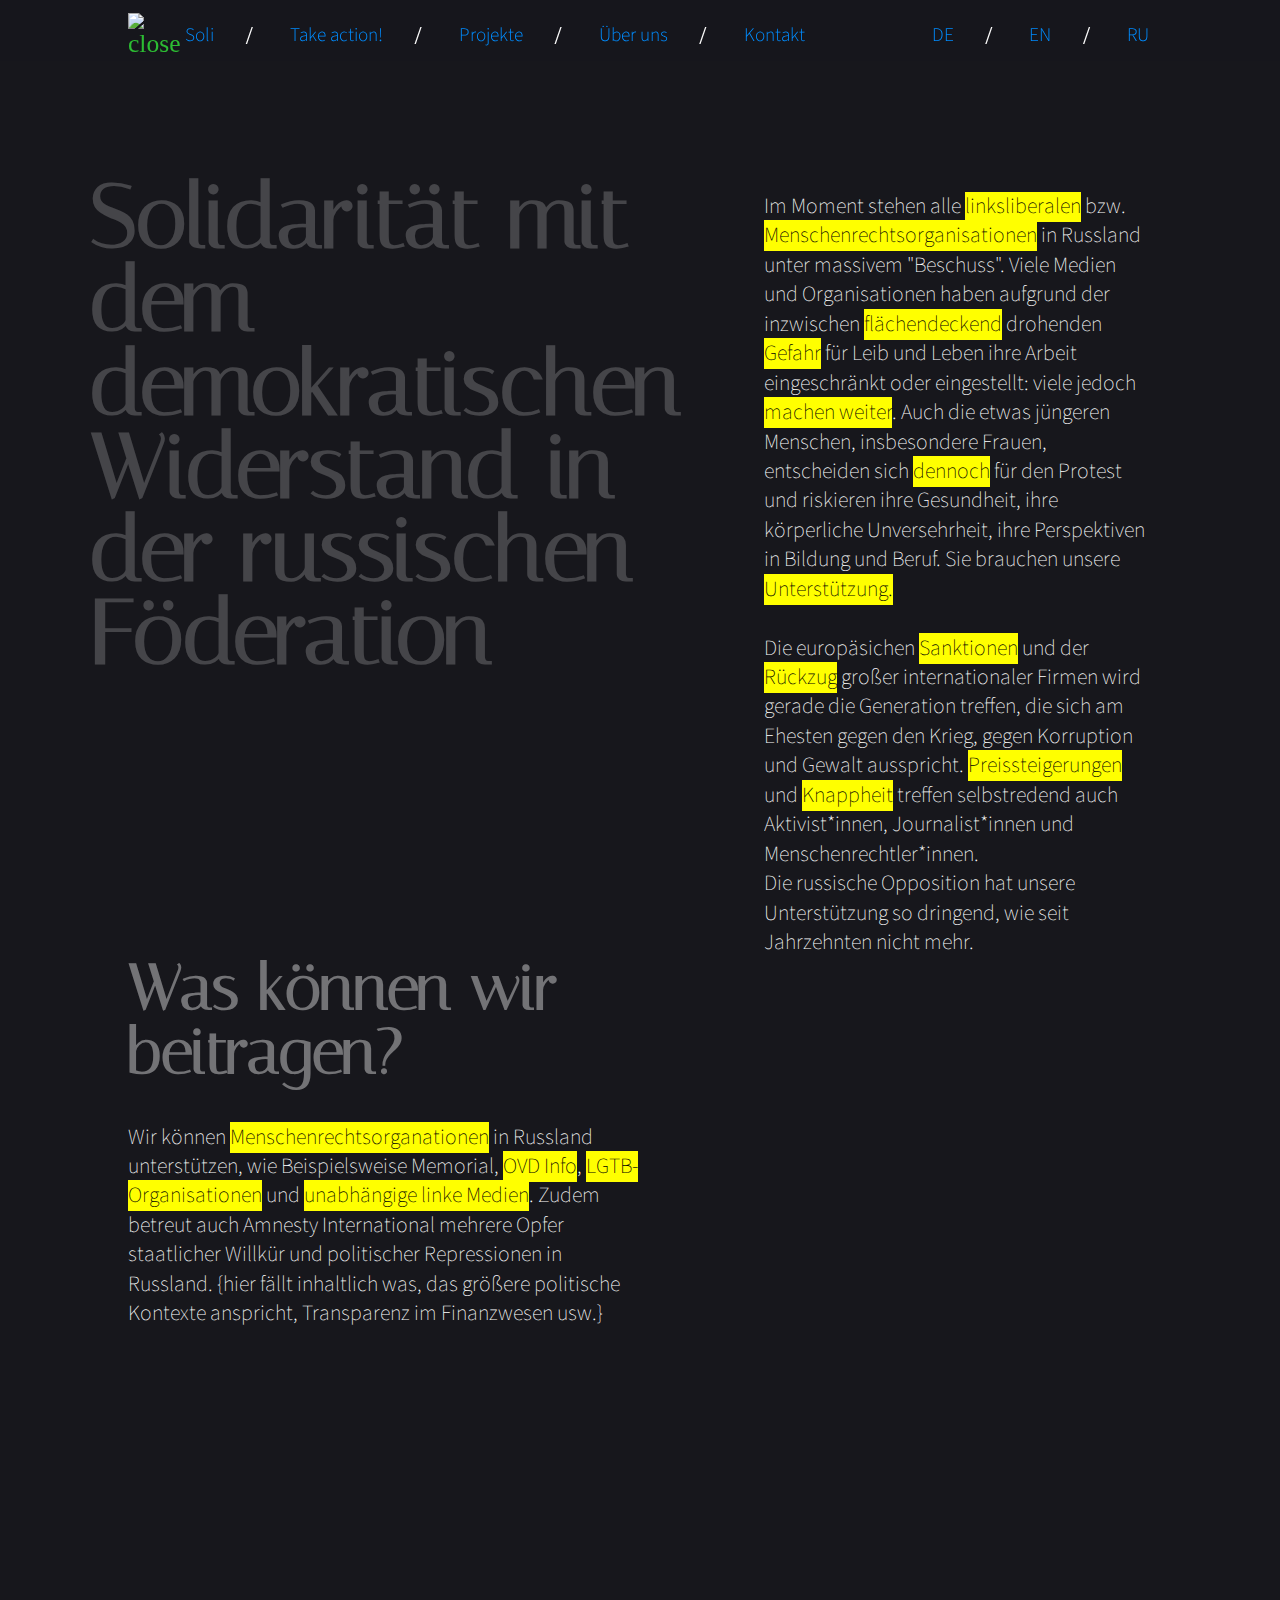
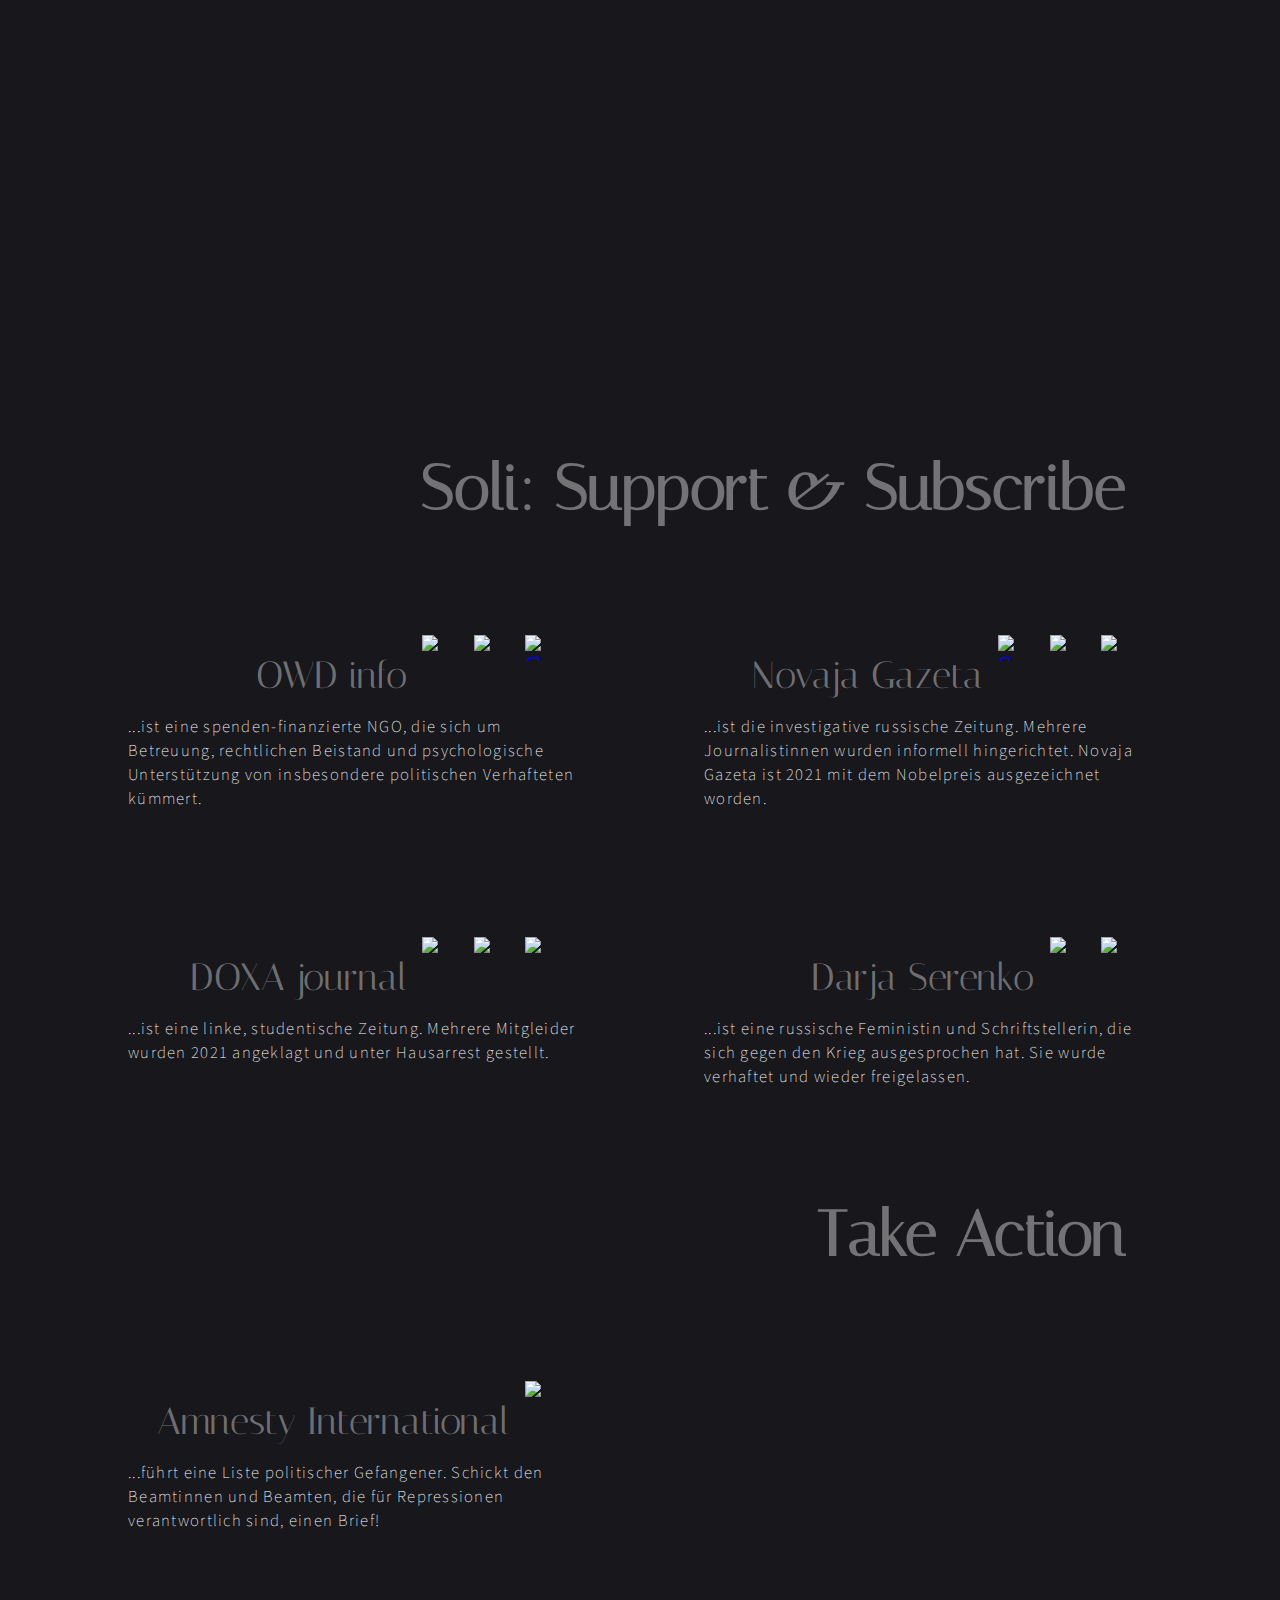
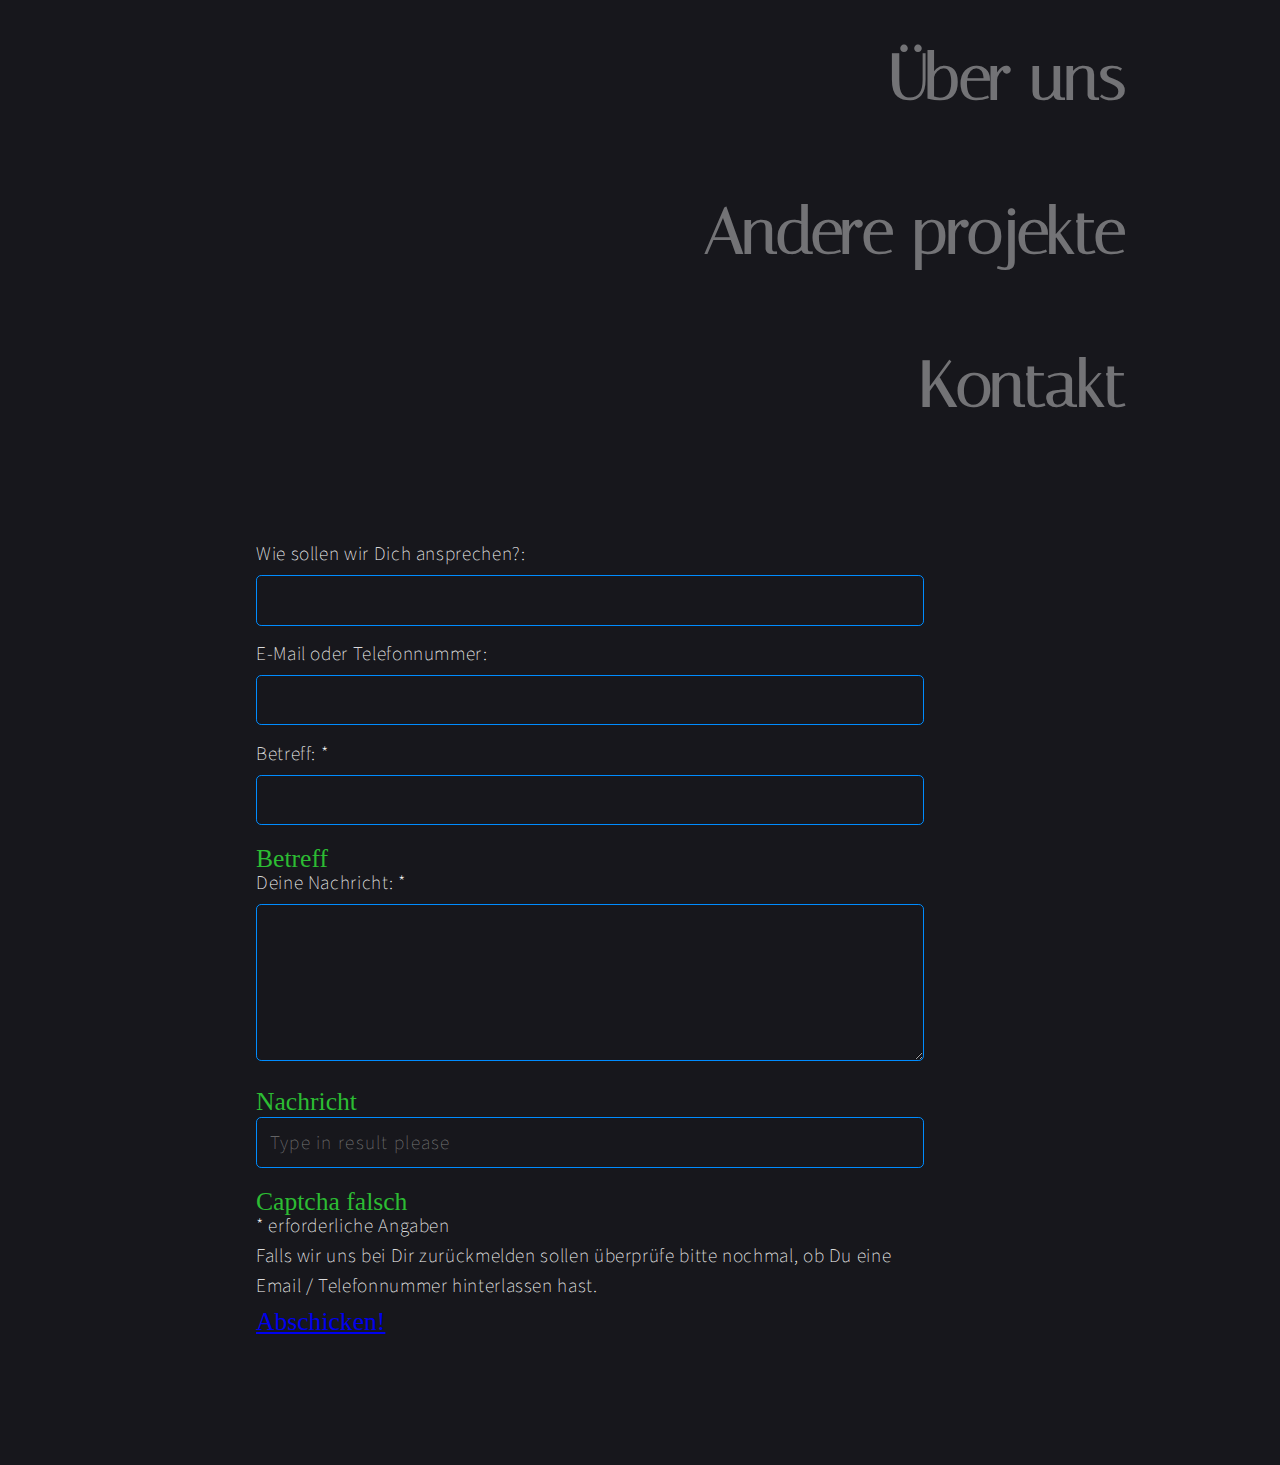
==== index.html @ 5fbececa "Repair index.html" ====
<!DOCTYPE html>
<html lang="en">
<head>
    <meta charset="UTF-8", >
    <meta http-equiv="X-UA-Compatible" content="IE=edge">
    <meta name="viewport" content="width=device-width, initial-scale=1.0">
    <title>Support Russian Freedom & Antiwar movenment</title>
    <script type='text/javascript' src='illustration/illustration.js'></script>
    <script src='https://cdnjs.cloudflare.com/ajax/libs/jquery/3.6.0/jquery.min.js' integrity='sha512-894YE6QWD5I59HgZOGReFYm4dnWc1Qt5NtvYSaNcOP+u1T9qYdvdihz0PPSiiqn/+/3e7Jo4EaG7TubfWGUrMQ==' crossorigin='anonymous' referrerpolicy='no-referrer'></script>
    <link href="CSS/style.css" rel="stylesheet">
    <link href="illustration/illustration.css" rel="stylesheet">
    
    <script type="text/javascript" src="JS/src/translator.js"></script>
    <script type="text/javascript" src="JS/src/captcha.js"></script>
    <script type="text/javascript" src="JS/src/jquery-3.6.0.min.js"></script>
    <script type="text/javascript" src="JS/index.js"></script>
</head>
    <body>  
        <div id="NavBar">
            <div id="NavBarDiv">
                <span class="small_icon">
                    <img alt="close" src="Icons/close.svg" id="close">
                </span>
                <a class="NavButton" id="support_and_subscribe_button" data-i18n="nav.support_and_suscribe" href="#support_and_subscribe">Soli</a>
                <div class="slash">/</div>
                <a class="NavButton" id="take_action_button" data-i18n="nav.take_action" href="#take_action">Take action!</a>
                <div class="slash">/</div>
                <a class="NavButton" id="other_projects_button" data-i18n="nav.other_projects" href="#other_projects">Projekte</a>
                <div class="slash">/</div>
                <a class="NavButton" id="about_us_button" data-i18n="nav.about_us" href="#about_us">Über uns</a>
                <div class="slash">/</div>
                <a class="NavButton" id="contact_button" data-i18n="nav.contact" href="#contact">Kontakt</a>

                <div class="spacer"></div>

                <a class="NavButton translateButton" id="DE" data-lang="de">DE</a>
                <div class="slash">/</div>
                <a class="NavButton translateButton" id="EN" data-lang="en">EN</a>
                <div class="slash">/</div>
                <a class="NavButton translateButton" id="RU" data-lang="ru">RU</a>
            </div>
            <span class="small_icon">
                <img alt="BurgerMenu" src="Icons/Burger.svg" id="burger">
            </span>
        </div>

        <section id="Splash">

            <div class="first"><h1 data-i18n="splash.first">Solidarität mit dem demokratischen Widerstand in der russischen Föderation</h1></div>

            <div class="right">
                <div class="default" data-i18n="splash.right.first">Im Moment stehen alle <mark>linksliberalen</mark> bzw. <mark>Menschenrechtsorganisationen</mark> in Russland unter massivem "Beschuss". Viele Medien und Organisationen haben aufgrund der inzwischen <mark> flächendeckend</mark> drohenden <mark>Gefahr</mark> für Leib und Leben ihre Arbeit eingeschränkt oder eingestellt: viele jedoch <mark>machen weiter</mark>. Auch die etwas jüngeren Menschen, insbesondere Frauen, entscheiden sich <mark>dennoch</mark> für den Protest und riskieren ihre Gesundheit, ihre körperliche Unversehrheit, ihre Perspektiven in Bildung und Beruf. Sie brauchen unsere <mark>Unterstützung.</mark></br></br></div>
                <div class="default" data-i18n="splash.right.second">Die europäsichen <mark>Sanktionen</mark> und der <mark>Rückzug</mark> großer internationaler Firmen wird gerade die Generation treffen, die sich am Ehesten gegen den Krieg, gegen Korruption und Gewalt ausspricht. <mark>Preissteigerungen</mark> und <mark>Knappheit</mark> treffen selbstredend auch Aktivist*innen, Journalist*innen und Menschenrechtler*innen.</div>
                <div class="default" data-i18n="splash.right.third">Die russische Opposition hat unsere Unterstützung so dringend, wie seit Jahrzehnten nicht mehr.</div>
            </div>

            <div class="third" id="what_can_i_do">
                <h2 data-i18n="splash.third.what_can_i_do">Was können wir beitragen?</h2>
                <div class="default" data-i18n="splash.third.default">
                    Wir können <mark>Menschenrechtsorganationen</mark> in Russland unterstützen, wie Beispielsweise Memorial, <mark>OVD Info</mark>, <mark>LGTB-Organisationen</mark> und <mark>unabhängige linke Medien</mark>. Zudem betreut auch Amnesty International mehrere Opfer staatlicher Willkür und politischer Repressionen in Russland. {hier fällt inhaltlich was, das größere politische Kontexte anspricht, Transparenz im Finanzwesen usw.}
                </div>
            </div>
        </section> <!--Splash-->

        <section id="support_and_subscribe">
            <h2 data-i18n="title">Soli: Support & Subscribe</h2>
            <div class="two_columns_grid">
                <div class="card">
                        <div class="name"><h3 data-i18n="support_and_subscribe.grid.top_left.name">OWD info</h3></div>
                        <div class="links flex_row_right">
                            <a href="https://www.globalgiving.org/projects/ovd-info/" class="small_icon">
                                <img alt="zur global giving Spendenplattform" src="Icons/vuesax/broken/donate_blue.svg" class="small_icon blue">
                                <img alt="zur global giving Spendenplattform" src="Icons/vuesax/broken/donate_pink.svg" class="small_icon pink">
                            </a>
                            <a href="https://www.instagram.com/serenko_daria/" class="small_icon">
                                <img alt="zum Instagram-Profil" src="Icons/vuesax/broken/instagram_blue.svg" class="small_icon blue">
                                <img alt="zum Instagram-Profil" src="Icons/vuesax/broken/instagram_pink.svg" class="small_icon pink">
                            </a>
                            <a href="https://donate.ovdinfo.org/crypto#crypto-about" class="small_icon">
                                <img alt="Crypro spenden" src="Icons/vuesax/broken/crypto_blue.svg" class="small_icon blue">
                                <img alt="Crypto spenden" src="Icons/vuesax/broken/crypto_pink.svg" class="small_icon pink">
                            </a>
                        </div>
                        <div class="explanation">
                            <p class="small" data-i18n="support_and_subscribe.grid.top_left.explanation">
                                ...ist eine spenden-finanzierte NGO, die sich um Betreuung, rechtlichen Beistand und psychologische Unterstützung von insbesondere politischen Verhafteten kümmert.
                            </p>
                        </div>
                </div> <!--Card-->

                <div class="card">

                    <div class="name"><h3 data-i18n="support_and_subscribe.grid.top_right.name">Novaja Gazeta</h3></div>
                    <div class="links flex_row_right">
                        <a href="https://novayagazeta.ru/donate" class="small_icon">
                            <img alt="Spenden" src="Icons/vuesax/broken/donate_blue.svg" class="small_icon blue">
                            <img alt="Spenden" src="Icons/vuesax/broken/donate_pink.svg" class="small_icon pink">
                        </a>
                        <a href="https://www.instagram.com/novayagazeta/" class="small_icon">
                            <img alt="zum Instagram-Profil" src="Icons/vuesax/broken/instagram_blue.svg" class="small_icon blue">
                            <img alt="zum Instagram-Profil" src="Icons/vuesax/broken/instagram_pink.svg" class="small_icon pink">
                        </a>
                        <a href="https://t.me/novaya_pishet" class="small_icon">
                            <img alt="zum Telegramkanal" src="Icons/vuesax/broken/telegram_blue.svg" class="small_icon blue">
                            <img alt="zum Telegramkanal" src="Icons/vuesax/broken/telegram_pink.svg" class="small_icon pink">
                        </a>


                    </div>
                    <div class="explanation">
                        <p class="small" data-i18n="support_and_subscribe.grid.top_right.explanation">
                            ...ist die investigative russische Zeitung. Mehrere Journalistinnen wurden informell hingerichtet. Novaja Gazeta ist 2021 mit dem Nobelpreis ausgezeichnet worden.
                        </p>
                    </div>
                </div> <!--Card-->


                <div class="card">

                    <div class="name"><h3 data-i18n="support_and_subscribe.grid.bottom_left.name">DOXA journal</h3></div>
                    <div class="links flex_row_right">
                        <a href="https://www.patreon.com/doxajournal" class="small_icon">
                            <img alt="zur Patreon Spendenplattform" src="Icons/vuesax/broken/donate_blue.svg" class="small_icon blue">
                            <img alt="zur Patreon Spendenplattform" src="Icons/vuesax/broken/donate_pink.svg" class="small_icon pink">
                        </a>
                        <a href="https://www.instagram.com/doxa_journal/" class="small_icon">
                            <img alt="zum Instagram-Profil" src="Icons/vuesax/broken/instagram_blue.svg" class="small_icon blue">
                            <img alt="zum Instagram-Profil" src="Icons/vuesax/broken/instagram_pink.svg" class="small_icon pink">
                        <a href="https://t.me/doxajournal" class="small_icon">
                            <img alt="zum Telegramkanal" src="Icons/vuesax/broken/telegram_blue.svg" class="small_icon blue">
                            <img alt="zum Telegramkanal" src="Icons/vuesax/broken/telegram_pink.svg" class="small_icon pink">
                        </a>
                    </div>
                    <div class="explanation">
                        <p class="small" data-i18n="support_and_subscribe.grid.bottom_left.explanation">
                                ...ist eine linke, studentische Zeitung. Mehrere Mitgleider wurden 2021 angeklagt und unter Hausarrest gestellt.
                        </p>
                    </div>
                </div> <!--Card-->


                <div class="card">
                    <div class="name"><h3 data-i18n="support_and_subscribe.grid.bottom_right.name">Darja Serenko</h3></div>
                    <div class="links flex_row_right">
                        <a href="https://www.instagram.com/serenko_daria/" class="small_icon">
                            <img alt="zum Instagram-Profil" src="Icons/vuesax/broken/instagram_blue.svg" class="small_icon blue">
                            <img alt="zum Instagram-Profil" src="Icons/vuesax/broken/instagram_pink.svg" class="small_icon pink">
                        </a>
                        <a href="https://t.me/femagainstwar" class="small_icon">
                                <img alt="zum Telegramkanal" src="Icons/vuesax/broken/telegram_blue.svg" class="small_icon blue">
                                <img alt="zum Telegramkanal" src="Icons/vuesax/broken/telegram_pink.svg" class="small_icon pink">
                        </a>
                    </div>
                    <div class="explanation">
                        <p class="small" data-i18n="support_and_subscribe.grid.bottom_right.explanation">
                                ...ist eine russische Feministin und Schriftstellerin, die sich gegen den Krieg ausgesprochen hat. Sie wurde verhaftet und wieder freigelassen.
                        </p>
                    </div>
                </div> <!--Card-->
            </div>
        </section> <!--support_and_subscribe-->

        <section id="take_action">
            <h2 data-i18n="take_action.title">Take Action</></h2>

            <div class="cards two_columns_grid">

                <div class="card">

                    <div class="name"><h3 data-i18n="take_action.grid.top_left.name">Amnesty International</h3></div>
                    <div class="links flex_row_right">
                        <a href="https://www.amnesty.de/informieren/laender/russische-foederation" class="small_icon">
                            <img alt="zum Instagram-Profil" src="Icons/vuesax/broken/web_blue.svg" class="small_icon blue">
                            <img alt="zum Instagram-Profil" src="Icons/vuesax/broken/web_pink.svg" class="small_icon pink">
                        </a>
                    </div>
                    <div class="explanation">
                        <p class="small" data-i18n="take_action.grid.top_left.explanation">
                                ...führt eine Liste politischer Gefangener. Schickt den Beamtinnen und Beamten, die für Repressionen verantwortlich sind, einen Brief!
                        </p>
                    </div>
                </div>
            </div> <!--Card-->
        </section> <!--get involved-->

        <section id="about_us">
            <h2 data-i18n="about_us.title">Über uns</h2>
        </section>

        <section id="other_projects">
            <h2 data-i18n="other_projects.title">Andere projekte</></h2>
        </section>

        <section id="contact">
            <h2 data-i18n="contact.title">Kontakt</h2>
            <form method="post" id="form_contact" action="mail.php">

                <div>
                    <label data-i18n="contact.form.label_name" for="name">Wie sollen wir Dich ansprechen?:</label><br>
                    <input type="text" name="name" id="name">
                </div>
                <div>
                    <label data-i18n="contact.form.label_email" for="email">E-Mail oder Telefonnummer:</label><br>
                    <input type="email" name="email" id="email">
                </div>
                <div>
                    <label data-i18n="contact.form.label_subject" for="betreff">Betreff: *</label><br>
                    <input type="text" name="betreff" id="betreff">
                    <span class="alert e_subject">Betreff</span>
                </div>
                <div> 
                    <label data-i18n="contact.form.label_message" for="text">Deine Nachricht: *</label><br>
                    <textarea rows="7" id="text" name="text"></textarea>
                    <span class="alert e_message">Nachricht </span>
                </div>
                <div>
                    <input class="jCaptcha" type="text" placeholder="Type in result please">
                    <span class="alert e_captcha">Captcha falsch</span>
                </div>
                <div>
                    <label data-i18n="contact.form.required_note">* erforderliche Angaben</label> <br />
                    <label data-i18n="contact.form.note">Falls wir uns bei Dir zurückmelden sollen überprüfe bitte nochmal, ob Du eine Email / Telefonnummer
                        hinterlassen hast.</label>
                </div>
                <div>
                    <a href="javascript:formSend()" data-i18n="contact.form.submit" class="btn">Abschicken!</a>
                </div> 
            </form>
            <div id="form_info">

            </div>
        </section>
    </body>
</html>
---- CSS/style.css ----
@import url('https://fonts.googleapis.com/css2?family=Source+Sans+Pro:wght@200;300;400;600&display=swap');
@import url('https://fonts.googleapis.com/css2?family=Source Sans Pro&display=swap');
@import url('https://fonts.googleapis.com/css2?family=Source Sans Pro:wght@300;500&display=swap');
@import url('https://fonts.googleapis.com/css2?family=Italiana&display=swap');


/*Rules: IDs big*/

/*Primary color:     color: rgb(0, 140, 255);
/*Secondary     color: rgb(0, 204, 255);
/* background-color: rgb(23, 23, 28); */


/*COLORS*/

body {
    background-color: rgb(23, 23, 28);
    color: rgb(44, 188, 51);
    font-size: 2vw;

    size: 100%;
    overflow-x: hidden;

    margin: 0 0 Auto 0;

    overflow-y: scroll;
}

#burger {
    display: none;
}

#NavBar {

    background-color: rgba(23, 23, 28, 0.1);
    backdrop-filter: blur(20px);
}

.NavButton {
    font-family: 'Source Sans Pro';

    font-weight: 300;

    color: rgb(0, 140, 255);

    text-decoration: none;

    background-color: rgba(255, 255, 255, 0);

    box-shadow: none;
}

.NavButton:hover {
    color: rgb(225, 0, 255);
}

button, .jump {
    font-family: 'Source Sans Pro', sans-serif;
    font-weight: 100;

    color: rgb(255, 255, 255);
    background-color: rgba(0, 140, 255, 0.2);
    border-color: rgba(255, 255, 255, 1);

    text-decoration: none;

    box-shadow: none;
}

button:hover {
    color: rgb(23, 23, 28);
    background-color: rgb(225, 0, 255);
    border-color: rgb(225, 0, 255);
}

a.jump:hover {
    color: rgb(23, 23, 28);
    background-color: rgb(225, 0, 255);
    border-color: rgb(225, 0, 255);
}

.slash {
    color: white;
}

h1 {
    font-family: 'Italiana';
    font-style: normal;
    color: rgba(255, 255, 255, 0.2);
    position: relative;
}

h2 {
    font-family: 'Italiana';
    font-style: 'regular';
    color: rgba(255, 255, 255, 0.4);
}

h3 {
    font-family: 'Italiana', sans-serif;
    font-weight: 200;
    color: rgba(255, 255, 255, 0.4);
}

h4 {
    font-family: 'Source Sans Pro', sans-serif;
    font-weight: 200;
    color: white;
}


.default {
    font-family: 'Source Sans Pro', sans-serif;
    font-weight: 200;
    color: white;
}

.small {
    font-family: 'Source Sans Pro';
    font-weight: 100;
    color: white;
}

/*Hover-Effekt*/

.small_icon .blue {
    z-index: 11;
}

.small_icon .pink {
    z-index: 10;
}

img.small_icon {
    position: absolute;
}

img.small_icon:nth-child(2):hover {
    display: none;
    right: 0vw;
    top: 0vw;
}

img.small_icon:nth-child(1):hover {
    display: inline;
    right: 0vw;
    top: 0vw;
}

/* FORM */
label {
    font-family: 'Source Sans Pro';
    font-weight: 200;
    color: white;
}

input, textarea {

    font-family: 'Source Sans Pro';
    font-weight: 200;
    letter-spacing: 0.1vw;

    color: rgb(0, 140, 255);

    background-color: rgb(23, 23, 28);
}

textarea:hover {
    border-color:rgb(225, 0, 255);
    color: white;
}

input:hover {
    border-color:rgb(225, 0, 255);
    color: white;
}

textarea:focus {
    border-color:rgb(225, 0, 255);
    color: white;
}

input:focus {
    border-color:rgb(225, 0, 255);
}

/*BIGGEST SCREEEN*/
@media screen and (min-width:1081px) {

    /* I. */
    /* I. 1. BASICS*/

    html, body {
        width: 100%;
    }

    body {
        overflow-x: hidden;
    }

/*Navigation start*/
    #NavBar {

        min-height: 4.8vw;

        position: fixed;
        top: 0;

        width: 100vw;
        padding-left: 10vw;
        padding-right: 10vw;

        z-index: 100;
    }

    #NavBarDiv {

        position: fixed;
        top: 0;

        width: 80vw;

        padding-bottom: 1vw;
        padding-top: 1vw;

        display: flex;
        justify-content: space-between;
        flex-direction: row;
        align-items: flex-end;

    }

    #NavBar .spacer {
        min-width: 5vw;
        max-width: 20vw;
    }

    .slash {
        width: 1vw;
    }
    /*Navigation End*/

    .NavButton{

        font-size: 1.5vw;

        border-style: none;

        margin: 0.1vw 0.1vw 0.1vw 0.1vw;
        padding: 0.1vw 0.1vw 0.1vw 0.1vw;

        cursor: pointer;
    }

    /*Buttons*/
    button, a.jump {
        font-size: 1.8vw;

        border: 0.05vw;
        border-radius: 0.2vw;
        border-style: solid;

        margin-top: 3vw;
        margin-bottom: 4vw;

        display: inline-block;
        padding: 0.7vw 2.5vw 0.9vw 2.5vw;

        max-width: 20vw;
        min-width: 7vw;

        cursor: pointer;
    }

    /* I. 2. TYPOGRAPHY */
    h1 {
        font-size: 7vw;
        line-height: 6.5vw;

        position: absolute;
        top: 9vw;
        left: 7vw;

        width: 50vw;

        z-index: 90;
    }

    h2 {
        font-size: 5vw;
        line-height: 5vw;
        letter-spacing: Auto;

        margin: 0 0 7vw 0;
        padding: 0 2vw 0 0;

        text-align: end;

        max-width: 80vw;
        min-width: 30vw;
    }

    .structure {

        margin: 5vw 0 5vw 0vw;

        height: auto;
        width: auto;

        display: flex;
        align-items: flex-end;
        flex-direction: column;
        position: relative;
        right: -10vw;
    }

    .structure > h3 {
        padding-right: 10vw;
    }

    .line {
        height: 0.15vw;
        background-color: rgba(0, 140, 255, 0.6);
        position: relative;
        top: 1.5vw;
        width: 20vw;
        border-radius: 0.2vw;
    }

    h3 {
        font-size: 3vw;
        line-height: 0.2vw;
        letter-spacing: 0vw;

        text-align: end;

        overflow-x: visible;
    }

    h4 {
        font-size: 2.25vw;
        line-height: 2.4vw;
        letter-spacing: 0vw;

        padding: 0 0 0 0;
        margin: 0 0 1vw 0;

        text-align: start;
    }


    .default {
        font-size: 1.7vw;
        line-height: 2.3vw;
        letter-spacing: 0vw;

        text-align: start;
        vertical-align: top;

        max-width: 40vw;

        /* background-color: rgba(127, 255, 212, 0.514); */
    }

    .small {

        font-size: 1.3vw;
        line-height: 1.9vw;
        letter-spacing: 0.1vw;

        margin-top: 0;

        text-align: left;
        vertical-align: top;
    }

    /*I. 3. ICONS & LINKS*/
    .small_icon {
        display: block;
        height: 2vw;
        width: 2vw;
        margin-bottom: 1vw;
    }

    /*I. 4. CONTAINERS, HIGHTS, MARGINS*/
    .flex_row_space_between {
        display: flex;
        flex-direction: row;
        flex-wrap: wrap;
        justify-content: space-between
    }

    .flex_row_right {
        display: flex;
        flex-direction: row;
        flex-wrap: wrap;
        gap: 2vw;
        justify-content: flex-end;
        padding-right: 2vw;
    }

    .justify {
        justify-content: space-between;
    }

    .align_items_start {
        align-items: start;
    }

    .align_items_center {
        align-items: center;
    }

    .height_1point5vw {
        height: 1.5vw;
    }

    .height_2vw {
        height: 2vw;
    }

    .mb_2point5vw {
        margin: 0 0 2.5vw 0;
    }

    .height_3vw {
        height: 3vw;
    }

    .height_4vw {
        height: 4vw;
    }

    .height_5vw {
        height: 5vw;
    }

    /*I. 5. SPECIAL ELEMENTS*/

    /* I.5.1 Card - Grid */
    .card {
        padding-top: 0vw;
        margin-top: 2vw;
        margin-bottom: 2.5vw;

        display: grid;

        grid-template-rows: Auto 1fr;
        grid-template-columns: 1fr Auto;
        grid-column-gap: 1.2vw;
        grid-row-gap: 2vw;
    }

    .name {
        grid-column: 1;
        grid-row: 1;
        min-height: 1.4vw;
        max-height: 2.8vw;
        align-items: start;

        padding-top: 0;
        padding-bottom: 0;
        margin-top: 0;
        margin-bottom: 0;

        align-items: flex-start;
        margin-bottom: 1.4vw;

        /* background-color: aqua; */
    }

    .links {
        grid-column: 2;
        grid-row: 1;

        align-items: flex-start;

        flex-wrap: nowrap;


        /* background-color: blue; */
    }

    .explanation {
        grid-column: 1 / 3;
        grid-row: 2;
        margin-top: 0;
        align-items: start;
        /* background-color: blanchedalmond; */
    }

    /* I.5.2 Section -Grid */
    .two_columns_grid {
        width: 80vw;
        display: grid;
        grid-template-columns: 1fr 1fr;
        grid-template-rows: auto;
        grid-column-gap: 10vw;
        grid-row-gap: 4vw;

        overflow-x: visible;
    }

    .two_columns_grid > h2 {
        grid-column: 1 / 3;
        grid-row:    1;
    }

    /* II. SECTIONS*/
    /*II. 0.*/

    section {
        width: 80vw;
        margin: 5vw 10vw 5vw 10vw;
        overflow-x: visible;
    }

    /*SPLASH GRID*/
    #Splash {
        min-height: 200vh;

        padding-top: 10vw;

        display: grid;

        grid-template-columns: 1fr 1fr 1fr 1fr 1fr 1fr 1fr;

        gap: 2vw 7vw;

        overflow-x: visible;
    }

    #Splash .first {
        grid-column-start: 1;
        grid-column-end: 5;
        grid-row-start: 1;
        grid-row-end: 2;
        overflow-x: hidden;
        height: 39vw;

        padding-bottom: 8vw;
        /* background-color: rgba(0, 255, 255, 0.562); */
    }

    #Splash .right {
        grid-column-start: 5;
        grid-column-end: 8;
        grid-row-start: 1;
        grid-row-end: 6;
        overflow-x: hidden;
        /* background-color: rgb(149, 153, 148); */
    }

    #Splash .third {
        grid-column-start: 1;
        grid-column-end: 5;
        grid-row-start: 2;
        grid-row-end: 3;
        /* background-color: rgba(199, 255, 94, 0.356); */
    }

    #what_can_i_do > div {
        margin-bottom: 3vw;
    }

    #Splash h2 {
        text-align: left;
        margin: 0 0 3vw 0;
    }

    /*II. 1.*/
    #support_and_subscribe {
        overflow-x: visible;
    }

    /*II.2. Contact*/
    #Contact {
        display: flex;
        flex-direction: row;
        align-items: start;
        justify-content: space-between;

        padding: 10vw 10vw 10vw 10vw;

        width: 100vw;

        overflow-x: hidden;
    }

    form {
        display: flex;
        flex-direction: column;
        max-width: 50vw;
        margin: 10vw 10vw 10vw 10vw;
    }

    label {
        font-size: 1.5vw;

        line-height: 1.5vw;
        letter-spacing:0.05vw;
        text-align: Left;

        vertical-align: Top;
        margin-top: 0;
        margin-bottom: 0.5vw;
    }

    input, textarea {

        font-size: 1.5vw;
        line-height: 1.5vw;

        border: 0.05vw;
        border-radius: 0.4vw;
        border-style: solid;

        padding: 0.8vw 1vw 0.8vw 1vw;
        margin-bottom: 1.5vw;

        width: 50vw ;
    }

    textarea {
        min-height: 10vw;
    }

    #Contact button {
        float: right;
    }
}

@media screen and (min-width:641px) and (max-width:1080px) {
        /* I. */
    /* I. 1. BASICS*/

    html, body {
        width: 100%;
    }

    body {
        overflow-x: hidden;
    }

/*Navigation start*/
    #NavBar {

        min-height: 6vw;

        position: fixed;
        top: 0;

        width: 100vw;
        padding-left: 5vw;
        padding-right: 5vw;

        overflow-y: visible;
        overflow-x: visible;

        z-index: 100;
    }

    #NavBarDiv {

        position: fixed;
        top: 0;

        width: 86vw;

        padding-bottom: 3vw;
        padding-top: 2vw;

        display: flex;
        justify-content: space-between;
        flex-direction: row;
        align-items: flex-end;

        z-index: 99;
    }

    #NavBar .spacer {
        min-width: 3vw;
        max-width: 5vw;
    }

    .slash {
        width: 1vw;
    }
    /*Navigation End*/

    .NavButton{

        font-size: 2.3vw;

        border-style: none;

        margin: 0.1vw 0.1vw 0.1vw 0.1vw;
        padding: 0.1vw 0.1vw 0.1vw 0.1vw;

        cursor: pointer;
    }

    /*Buttons*/
    button, a.jump {
        font-size: 3vw;

        border: 0.1vw;
        border-radius: 0.3vw;
        border-style: solid;

        margin-top: 3vw;
        margin-bottom: 4vw;

        display: inline-block;
        padding: 0.7vw 2.5vw 0.9vw 2.5vw;

        max-width: 20vw;
        min-width: 7vw;

        cursor: pointer;
    }

    /* I. 2. TYPOGRAPHY */
    h1 {
        font-size: 6vw;
        line-height: 6.5vw;

        z-index: 90;
    }

    h2 {
        font-size: 4.5vw;
        line-height: 4.5vw;
        letter-spacing: Auto;

        margin: 0 0 5vw 0;
        padding: 0 2vw 0 0;

        text-align: start;

        max-width: 86vw;
        min-width: 30vw;
    }

    h3 {
        font-size: 4vw;
        line-height: 4vw;
        letter-spacing: 0vw;

        margin: 5vw Auto 3vw Auto;

    }

    h4 {
        font-size: 3.4vw;
        line-height: 3.7vw;
        letter-spacing: 0vw;

        margin: 0 Auto Auto Auto;

    }

    .default {
        font-size: 2.5vw;
        line-height: 4vw;
        letter-spacing: 0vw;

        text-align: start;
        vertical-align: top;

        max-width: 60vw;
        /* background-color: rgba(127, 255, 212, 0.514); */
    }

    .small {
        font-size: 2.3vw;
        line-height: 3.2vw;
        letter-spacing: 0.07vw;

        margin-top: 0;

        text-align: left;
    }

    /*I. 3. ICONS & LINKS*/
    .small_icon {
        display: block;
        height: 3.5vw;
        width: 3.5vw;
    }

    /*I. 4. CONTAINERS, HIGHTS, MARGINS*/
    .flex_row_space_between {
        display: flex;
        flex-direction: row;
        flex-wrap: wrap;
        justify-content: space-between
    }

    .flex_row_right {
        display: flex;
        flex-direction: row;
        flex-wrap: wrap;
        gap: 3vw;
        justify-content: flex-end;
    }

    .justify {
        justify-content: space-between;
    }

    .align_items_start {
        align-items: start;
    }

    .align_items_center {
        align-items: center;
    }

    .height_1point5vw {
        height: 1.5vw;
    }

    .height_2vw {
        height: 2vw;
    }

    .mb_2point5vw {
        margin: 0 0 2.5vw 0;
    }

    .height_3vw {
        height: 3vw;
    }

    .height_4vw {
        height: 4vw;
    }

    .height_5vw {
        height: 5vw;
    }

    /*I. 5. SPECIAL ELEMENTS*/

    /* I.5.1 Card - Grid */
    .card {
        margin-top: 0 Auto 2vw Auto;

        display: grid;

        grid-template-columns: 30vw Auto;
        grid-row-gap: 3vw;
    }

    .name {
        grid-column: 1;
        grid-row: 1;

        display: block;

        align-content: center;
        justify-content: start;
        text-align: start;
        /* background-color: aqua; */
    }

    .links {
        grid-column: 1;
        grid-row: 2;

        align-content: start;
        justify-content: start;
        /* background-color: blue; */
    }

    .explanation {
        grid-column: 2;
        grid-row: 1 / 3;
        margin-top: 0;

        align-items: start;

        max-width: 60vw;
        /* background-color: blanchedalmond; */
    }

    /* I.5.2 Section -Grid */
    .two_columns_grid {
        width: 80vw;
        display: flex;
        flex-direction: column;

        gap: 5vw;
    }

    .two_columns_grid > h2 {
        grid-column: 1 / 3;
        grid-row:    1;
    }

    /* II. SECTIONS*/
    /*II. 0.*/

    section {
        width: 80vw;
        margin: 10vw 10vw 5vw 10vw;
        overflow-x: visible;
    }

    /*SPLASH GRID*/
    #Splash {
        min-height: 200vh;

        padding-top: 10vw;

        display: grid;

        grid-template-columns: 1fr 1fr 1fr 1fr 1fr;

        overflow-x: visible;
    }

    #Splash .first {
        grid-column-start: 1;
        grid-column-end: 5;
        grid-row-start: 1;
        grid-row-end: 2;
        overflow-x: visible;
        /* background-color: rgba(0, 255, 255, 0.562); */
    }

    #Splash .right {
        grid-column-start: 2;
        grid-column-end: 6;
        grid-row-start: 2;
        grid-row-end: 3;
        overflow-x: hidden;
        /* background-color: rgb(149, 153, 148); */
    }

    #Splash .third {
        grid-column-start: 1;
        grid-column-end: 5;
        grid-row-start: 3;
        grid-row-end: 4;

        padding-top: 5vw;
        /* background-color: rgba(199, 255, 94, 0.356); */
    }

    #what_can_i_do > div {
        margin-bottom: 3vw;
    }

    #Splash h2 {
        text-align: left;
        margin: 0 0 3vw 0;
    }

    /*II. 1.*/
    #support_and_subscribe {
        overflow-x: hidden;
    }

    /*II.2. Contact*/
    #Contact {
        display: flex;
        flex-direction: row;
        align-items: start;
        justify-content: space-between;

        padding: 10vw 10vw 10vw 10vw;

        width: 100vw;

        overflow-x: hidden;
    }

    form {
        display: flex;
        flex-direction: column;
        max-width: 60vw;
        margin: 10vw 10vw 10vw 10vw;
    }

    label {
        font-size: 2.2vw;

        line-height: 2.2vw;
        letter-spacing:0.05vw;
        text-align: Left;

        vertical-align: top;
    }

    input, textarea {

        font-size: 2.5vw;
        line-height: 2.5vw;

        border: 0.1vw;
        border-radius: 0.4vw;
        border-style: solid;

        padding: 0.8vw 1vw 0.8vw 1vw;
        margin-top: 1vw;
        margin-bottom: 2.5vw;

        width: 60vw ;
    }

    textarea {
        min-height: 10vw;
    }

    #Contact button {
        float: right;
    }
}

@media screen and (min-width: 341px) and (max-width:640px) {

    /* I. */
    /* I. 1. BASICS*/

    html, body {
        width: 100%;
    }

    body {
        overflow-x: hidden;
    }

    /*Navigation start*/
    #NavBar {

        position: fixed;
        top: 0;

        width: 100vw;
        padding-left: 7vw;
        padding-right: 7vw;

        z-index: 99;
    }

    #NavBarDiv {

        position: fixed;
        top: 0;

        width: 86vw;

        padding-bottom: 3vw;
        padding-top: 2vw;

        display: flex;
        justify-content: space-between;
        flex-direction: row;
        align-items: flex-end;

        backdrop-filter: blur(0.5vw);

        z-index: 99;
    }

    #NavBar .spacer {
        min-width: 3vw;
        max-width: 5vw;
    }

    .slash {
        width: 1vw;
    }
    /*Navigation End*/

    .NavButton{

        font-size: 2.3vw;

        border-style: none;

        margin: 0.1vw 0.1vw 0.1vw 0.1vw;
        padding: 0.1vw 0.1vw 0.1vw 0.1vw;

        cursor: pointer;
    }

    /*Buttons*/
    button, a.jump {
        font-size: 4vw;

        border: 0.1vw;
        border-radius: 0.9vw;
        border-style: solid;

        margin-top: 3vw;
        margin-bottom: 4vw;

        display: inline-block;
        padding: 1vw 3.5vw 1.2vw 3.5vw;

        max-width: 50vw;
        min-width: 7vw;

        cursor: pointer;
    }

    /* I. 2. TYPOGRAPHY */
    h1 {
        font-size: 6vw;
        line-height: 6.5vw;

        z-index: 90;
    }

    h2 {
        font-size: 5vw;
        line-height: 5vw;
        letter-spacing: Auto;

        margin: 0 0 5vw 0;
        padding: 0 2vw 0 0;

        text-align: start;

        max-width: 86vw;
        min-width: 30vw;
    }

    h3 {
        font-size: 6vw;
        line-height: 6vw;
        letter-spacing: 0vw;

        margin: 4vw Auto 7vw Auto;

    }

    h4 {
        font-size: 3.7vw;
        line-height: 4vw;
        letter-spacing: 0vw;

        margin: 0 Auto Auto Auto;

    }

    .default {
        font-size: 3.5vw;
        line-height: 5vw;
        letter-spacing: 0vw;

        text-align: start;
        vertical-align: top;

        max-width: 65vw;
        /* background-color: rgba(127, 255, 212, 0.514); */
    }

    .small {
        font-size: 3vw;
        line-height: 3.5vw;
        letter-spacing: 0.07vw;

        margin-top: 0;

        text-align: left;
    }

    /*I. 3. ICONS & LINKS*/
    .small_icon {
        display: block;
        height: 4vw;
        width: 4vw;
    }

    /*I. 4. CONTAINERS, HIGHTS, MARGINS*/
    .flex_row_space_between {
        display: flex;
        flex-direction: row;
        flex-wrap: wrap;
        justify-content: space-between
    }

    .flex_row_right {
        display: flex;
        flex-direction: row;
        flex-wrap: wrap;
        gap: 3vw;
        justify-content: flex-end;
    }

    .justify {
        justify-content: space-between;
    }

    .align_items_start {
        align-items: start;
    }

    .align_items_center {
        align-items: center;
    }

    .height_1point5vw {
        height: 1.5vw;
    }

    .height_2vw {
        height: 2vw;
    }

    .mb_2point5vw {
        margin: 0 0 2.5vw 0;
    }

    .height_3vw {
        height: 3vw;
    }

    .height_4vw {
        height: 4vw;
    }

    .height_5vw {
        height: 5vw;
    }

    /*I. 5. SPECIAL ELEMENTS*/

    /* I.5.1 Card - Grid */
    .card {
        margin-top: 0 Auto 2vw Auto;

        display: grid;

        grid-template-columns: 30vw Auto;
        grid-row-gap: 3vw;
    }

    .name {
        grid-column: 1;
        grid-row: 1;

        display: block;

        align-content: center;
        justify-content: start;
        text-align: start;
        /* background-color: aqua; */
    }

    .links {
        grid-column: 1;
        grid-row: 2;

        align-content: start;
        justify-content: start;
        /* background-color: blue; */
    }

    .explanation {
        grid-column: 2;
        grid-row: 1 / 3;
        margin-top: 0;

        align-items: start;

        max-width: 60vw;
        /* background-color: blanchedalmond; */
    }

    /* I.5.2 Section -Grid */
    .two_columns_grid {
        width: 80vw;
        display: flex;
        flex-direction: column;

        gap: 5vw;
    }

    .two_columns_grid > h2 {
        grid-column: 1 / 3;
        grid-row:    1;
    }

    /* II. SECTIONS*/
    /*II. 0.*/

    section {
        width: 86vw;
        margin: 10vw 7vw 5vw 7vw;
        overflow-x: visible;
    }

    /*SPLASH GRID*/
    #Splash {

        padding-top: 10vw;

        display: grid;

        grid-template-columns: 1fr 1fr 1fr 1fr 1fr;

        overflow-x: visible;
    }

    #Splash .first {
        grid-column-start: 1;
        grid-column-end: 5;
        grid-row-start: 1;
        grid-row-end: 2;
        overflow-x: visible;
        /* background-color: rgba(0, 255, 255, 0.562); */
    }

    #Splash .right {
        grid-column-start: 2;
        grid-column-end: 6;
        grid-row-start: 2;
        grid-row-end: 3;
        overflow-x: hidden;
        /* background-color: rgb(149, 153, 148); */
    }

    #Splash .third {
        grid-column-start: 1;
        grid-column-end: 5;
        grid-row-start: 3;
        grid-row-end: 4;

        padding-top: 5vw;
        /* background-color: rgba(199, 255, 94, 0.356); */
    }

    #what_can_i_do > div {
        margin-bottom: 3vw;
    }

    #Splash h2 {
        text-align: left;
        margin: 0 0 3vw 0;
    }

    /*II. 1.*/
    #support_and_subscribe {
        overflow-x: hidden;
    }

    /*II.2. Contact*/
    #Contact {
        display: flex;
        flex-direction: row;
        align-items: start;
        justify-content: space-between;

        padding: 10vw 5vw 10vw 5vw;

        width: 100vw;

        overflow-x: hidden;
    }

    form {
        display: flex;
        flex-direction: column;
        max-width: 86vw;
        margin: 0vw 0vw 0vw 0vw;
    }

    label {
        font-size: 3vw;

        line-height: 3.5vw;
        letter-spacing:0.05vw;
        text-align: Left;

        vertical-align: top;
    }

    input, textarea {

        font-size: 3.5vw;
        line-height: 3.5vw;

        border: 0.1vw;
        border-radius: 0.7vw;
        border-style: solid;

        padding: 1vw 1.5vw 1vw 1.5vw;
        margin-top: 1vw;
        margin-bottom: 2.5vw;

        width: 80vw;
    }

    textarea {
        min-height: 10vw;
    }

    #Contact button {
        float: right;
    }
}

@media screen and (max-width:340px) {

    /* I. */
    /* I. 1. BASICS*/

    html, body {
        width: 100%;
    }

    body {
        overflow-x: hidden;
    }

    /*Navigation start*/
    #NavBar {

        position: fixed;
        top: 0;

        width: 100vw;
        padding-left: 7vw;
        padding-right: 7vw;

        z-index: 99;
    }

    #NavBarDiv {

        position: fixed;
        top: 0;

        width: 86vw;

        padding-bottom: 3vw;
        padding-top: 2vw;

        display: flex;
        justify-content: space-between;
        flex-direction: row;
        align-items: flex-end;

        backdrop-filter: blur(0.5vw);

        z-index: 99;
    }

    #NavBar .spacer {
        min-width: 3vw;
        max-width: 5vw;
    }

    .slash {
        width: 1vw;
    }
    /*Navigation End*/

    .NavButton{

        font-size: 2.3vw;

        border-style: none;

        margin: 0.1vw 0.1vw 0.1vw 0.1vw;
        padding: 0.1vw 0.1vw 0.1vw 0.1vw;

        cursor: pointer;
    }

    /*Buttons*/
    button, a.jump {
        font-size: 4vw;

        border: 0.1vw;
        border-radius: 0.9vw;
        border-style: solid;

        margin-top: 5vw;
        margin-bottom: 6vw;

        display: inline-block;
        padding: 2vw 6vw 2vw 6vw;

        max-width: 50vw;
        min-width: 7vw;

        cursor: pointer;
    }

    /* I. 2. TYPOGRAPHY */
    h1 {
        font-size: 8vw;
        line-height: 8vw;

        z-index: 90;
    }

    h2 {
        font-size: 7vw;
        line-height: 7vw;
        letter-spacing: Auto;

        margin: 0 0 5vw 0;
        padding: 0 2vw 0 0;

        text-align: start;

        max-width: 86vw;
        min-width: 30vw;
    }

    h3 {
        font-size: 6vw;
        line-height: 6vw;
        letter-spacing: 0vw;

        margin: 0 Auto Auto Auto;

    }

    .default {
        font-size: 4vw;
        line-height: 7vw;
        letter-spacing: 0vw;

        text-align: start;
        vertical-align: top;

        max-width: 86vw;
        /* background-color: rgba(127, 255, 212, 0.514); */
    }

    .small {
        font-size: 3.5vw;
        line-height: 5vw;
        letter-spacing: 0.1vw;

        margin-top: 0;

        text-align: left;
    }

    /*I. 3. ICONS & LINKS*/
    .small_icon {
        display: block;

        height: 6vw;
        width: 6vw;

        padding-right: 1vw;
    }

    /*I. 4. CONTAINERS, HIGHTS, MARGINS*/
    .flex_row_space_between {
        display: flex;
        flex-direction: row;
        flex-wrap: wrap;
        justify-content: space-between;
    }

    .flex_row_right {
        display: flex;
        flex-direction: row;
        flex-wrap: wrap;
        gap: 5vw;
        justify-content: flex-end;
    }

    /*I. 5. SPECIAL ELEMENTS*/
    /* I.5.1 Card - Grid */
    .card {
        margin-top: 0 Auto 2vw Auto;

        display: grid;

        grid-template-columns: 80vw;
        grid-template-rows: repeat(Auto);

        gap: 3vw;
    }

    .name {
        grid-column: 1;
        grid-row: 1;

        display: block;

        align-content: center;
        justify-content: start;
        text-align: start;
        /* background-color: aqua; */
    }

    .links {
        grid-column: 1;
        grid-row: 3;

        align-content: start;
        justify-content: start;

        position: relative;
        top: -4vw;
        /* background-color: blue; */
    }

    .explanation {
        grid-column: 1;
        grid-row: 2 / 3;
        margin-top: 0;

        align-items: start;

        max-width: 86vw;
        /* background-color: blanchedalmond; */
    }

    /* I.5.2 Section -Grid */
    .two_columns_grid {
        width: 86vw;
        display: flex;
        flex-direction: column;

        gap: 8vw;
    }

    .two_columns_grid > h2 {
        grid-column: 1 / 3;
        grid-row:    1;
    }

    /* II. SECTIONS*/
    /*II. 0.*/

    section {
        width: 86vw;
        margin: 10vw 7vw 5vw 7vw;
        overflow-x: visible;
    }

    /*SPLASH GRID*/
    #Splash {

        padding-top: 10vw;

        display: grid;

        grid-template-columns: 86vw;
        grid-template-rows: repeat(Auto);

        overflow-x: visible;
    }

    #Splash .first {
        grid-column-start: 1 / 2;
        grid-row-start: 1;
        grid-row-end: 2;
        overflow-x: visible;

        position: relative;
        top: -5vw;
        /* background-color: rgba(0, 255, 255, 0.562); */
    }

    #Splash .right {
        grid-column-start: 1 / 2;
        grid-column-end: 2;
        grid-row-start: 2;
        grid-row-end: 3;
        overflow-x: hidden;
        /* background-color: rgb(149, 153, 148); */
    }

    #Splash .third {
        grid-column-start: 1 / 2;
        grid-column-end: 2;
        grid-row-start: 3;
        grid-row-end: 4;

        padding-top: 5vw;
        /* background-color: rgba(199, 255, 94, 0.356); */
    }

    #what_can_i_do > div {
        margin-bottom: 3vw;
    }

    #Splash h2 {
        text-align: left;
        margin: 0 0 3vw 0;
    }

    /*II. 1.*/
    #support_and_subscribe {
        overflow-x: hidden;
    }

    /*II.2. Contact*/
    #Contact {
        display: flex;
        flex-direction: row;
        align-items: start;
        justify-content: space-between;

        padding: 10vw 5vw 10vw 5vw;

        width: 100vw;

        overflow-x: hidden;
    }

    form {
        display: flex;
        flex-direction: column;
        max-width: 86vw;
        margin: 0vw 0vw 0vw 0vw;
    }

    label {
        font-size: 4vw;

        line-height: 4vw;
        letter-spacing:0.1vw;
        text-align: left;

        vertical-align: top;
    }

    input, textarea {

        font-size: 4vw;
        line-height: 4.5vw;

        border: 0.1vw;
        border-radius: 1.2vw;
        border-style: solid;

        padding: 1.5vw 2.5vw 1.5vw 2.5vw;
        margin-top: 2vw;
        margin-bottom: 5vw;

        width: 80vw;
    }

    textarea {
        min-height: 20vw;
    }

    #Contact button {
        float: right;
    }
}
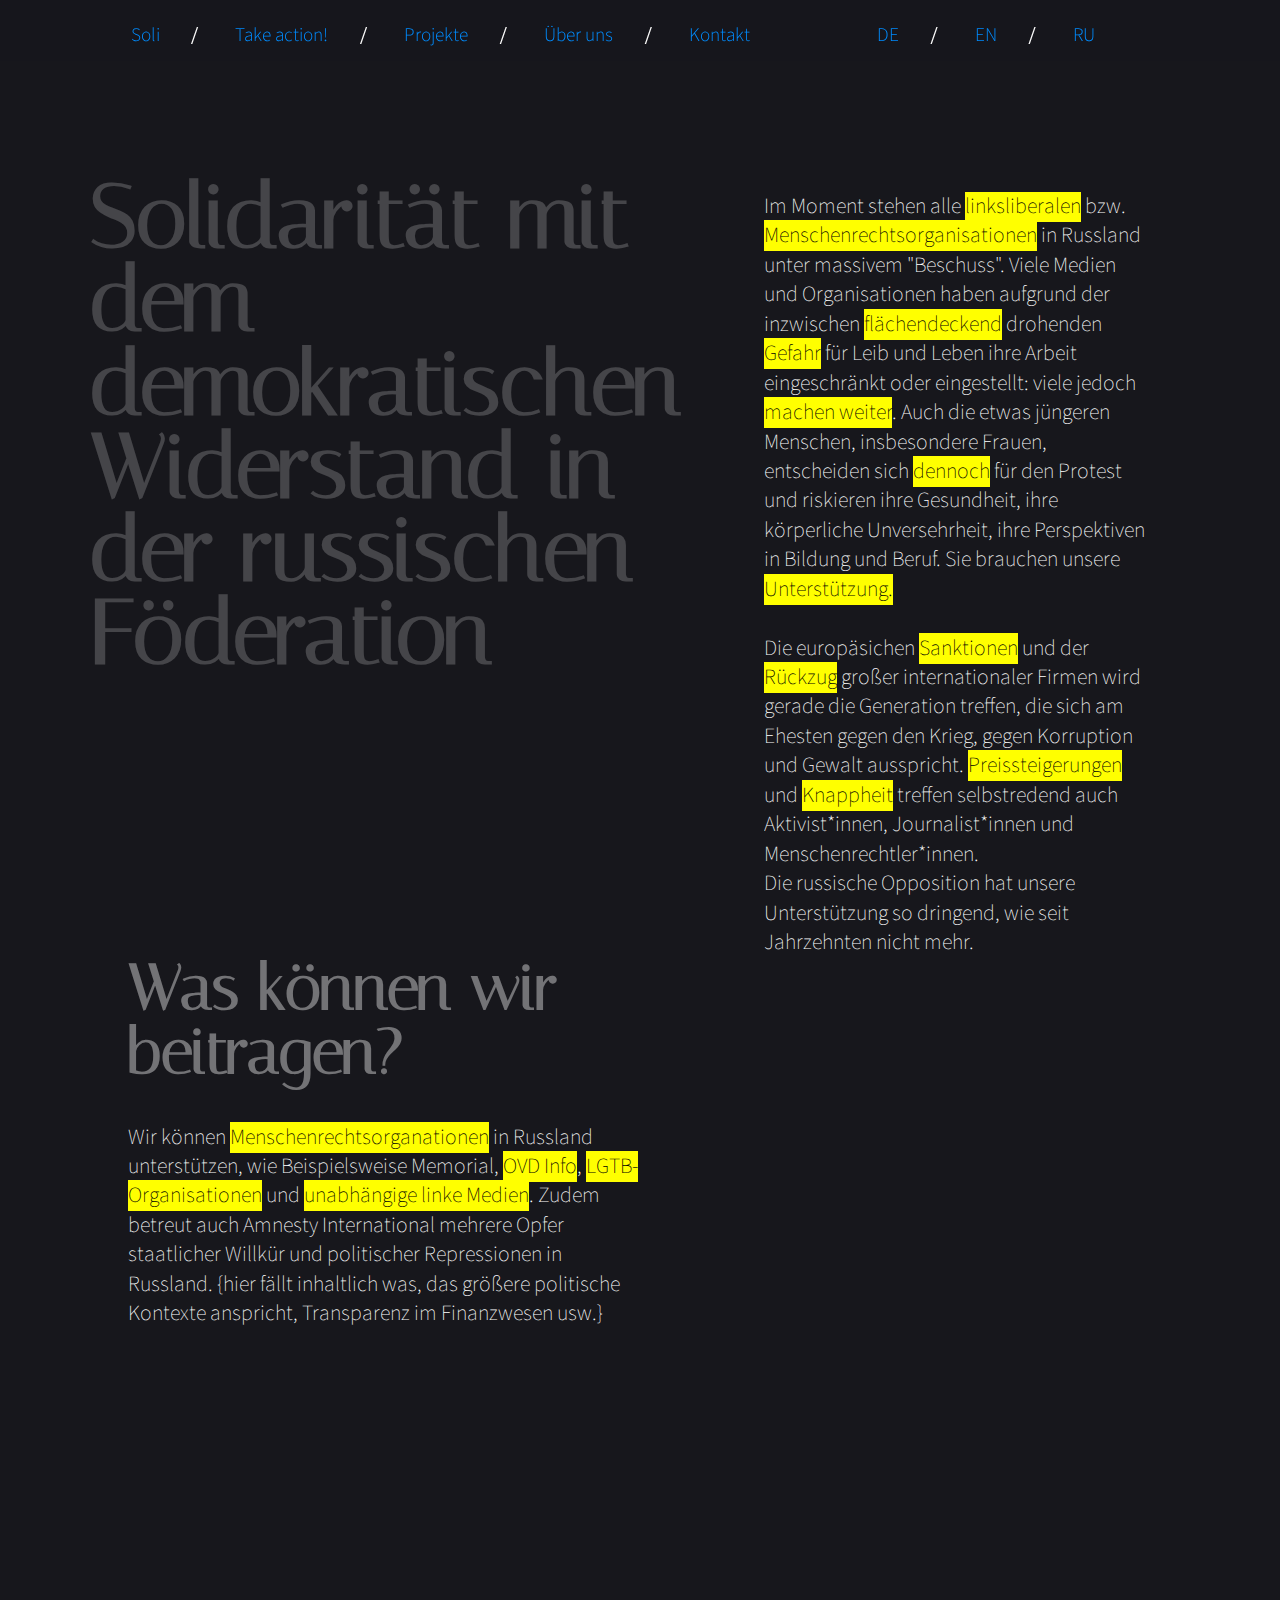
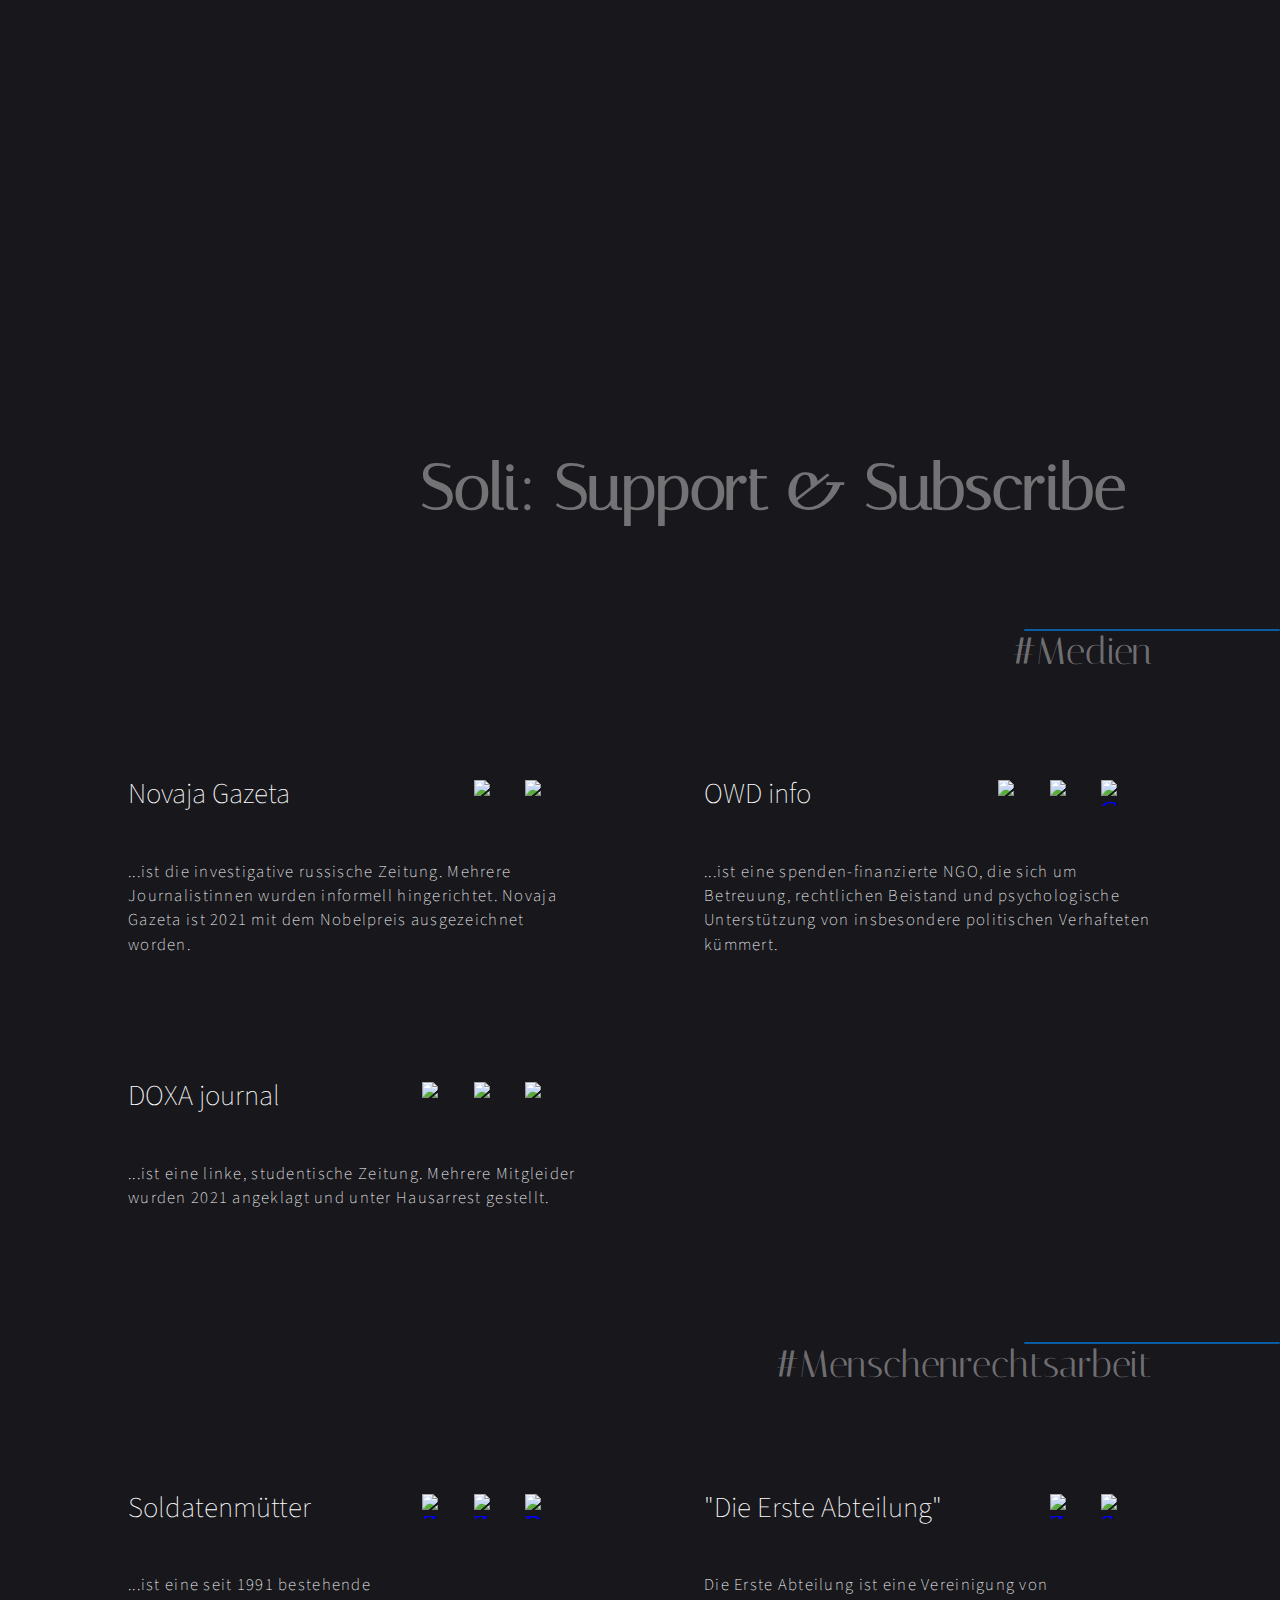
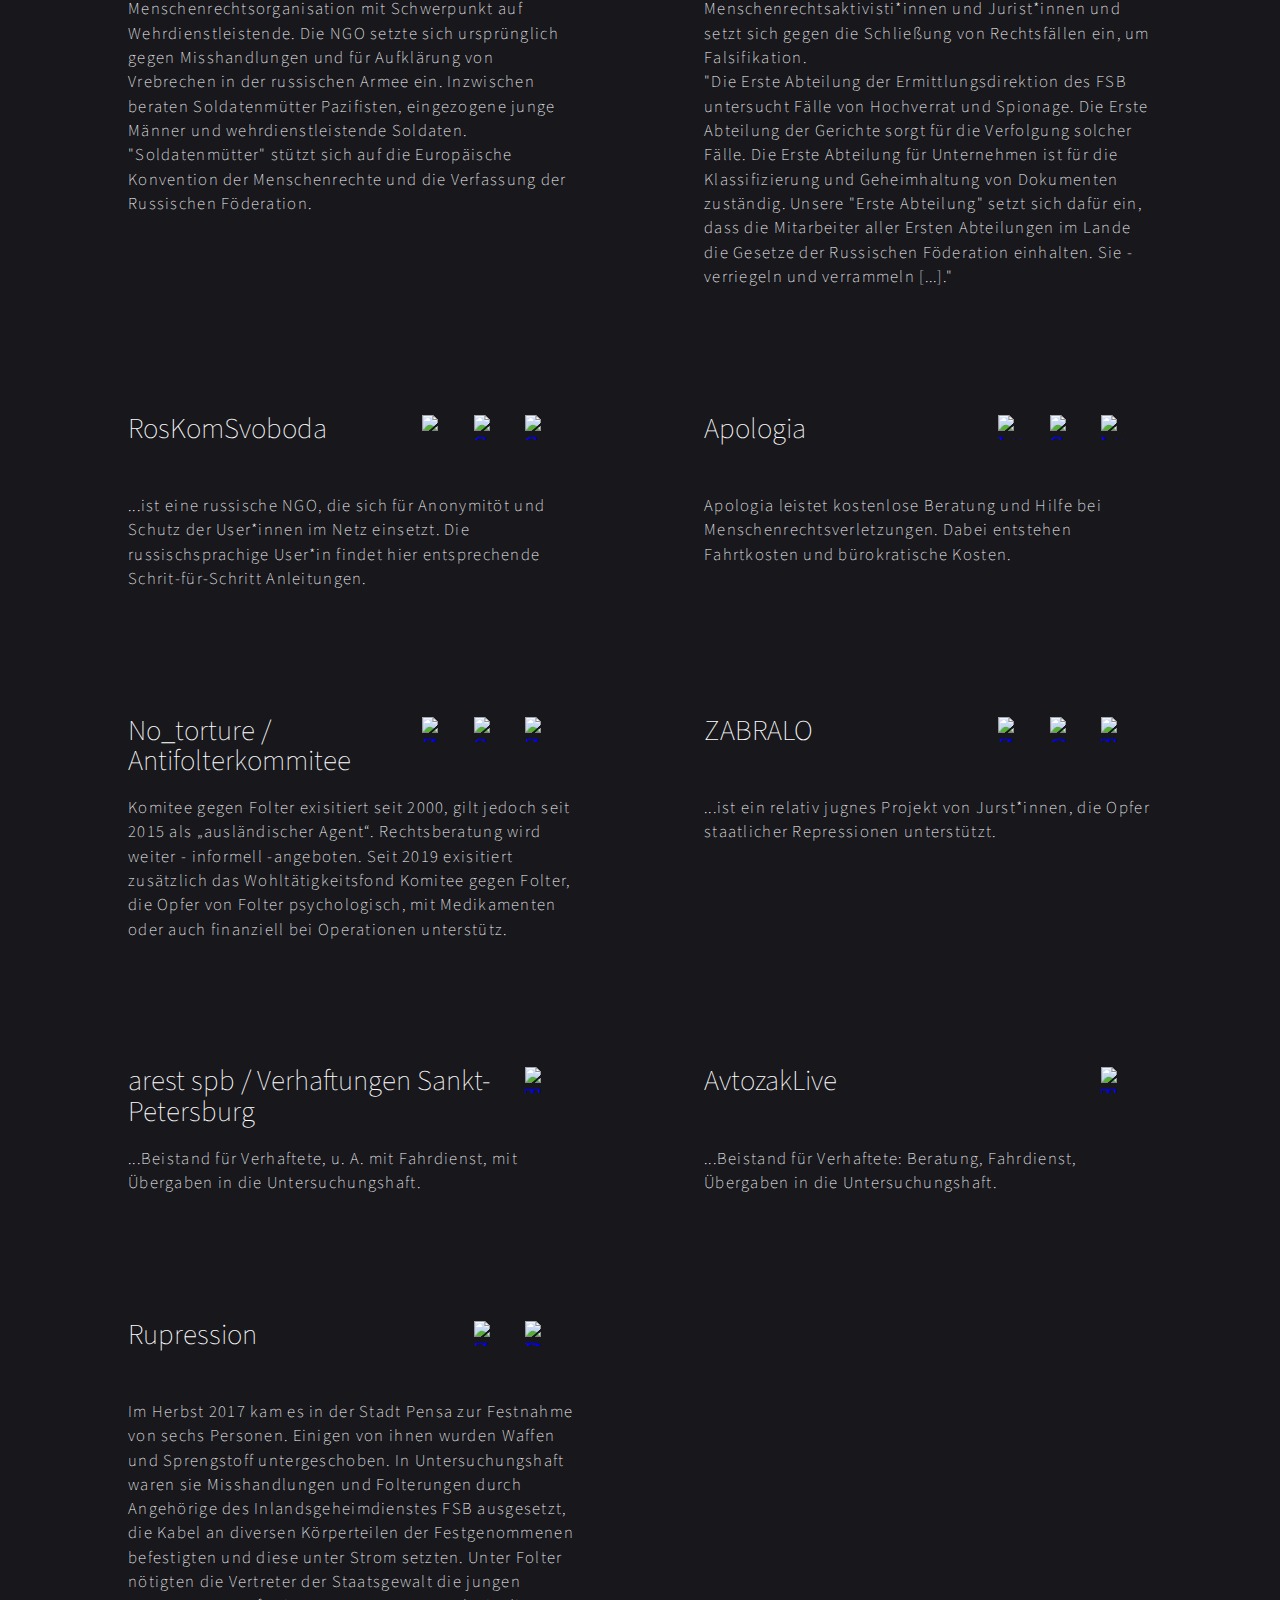
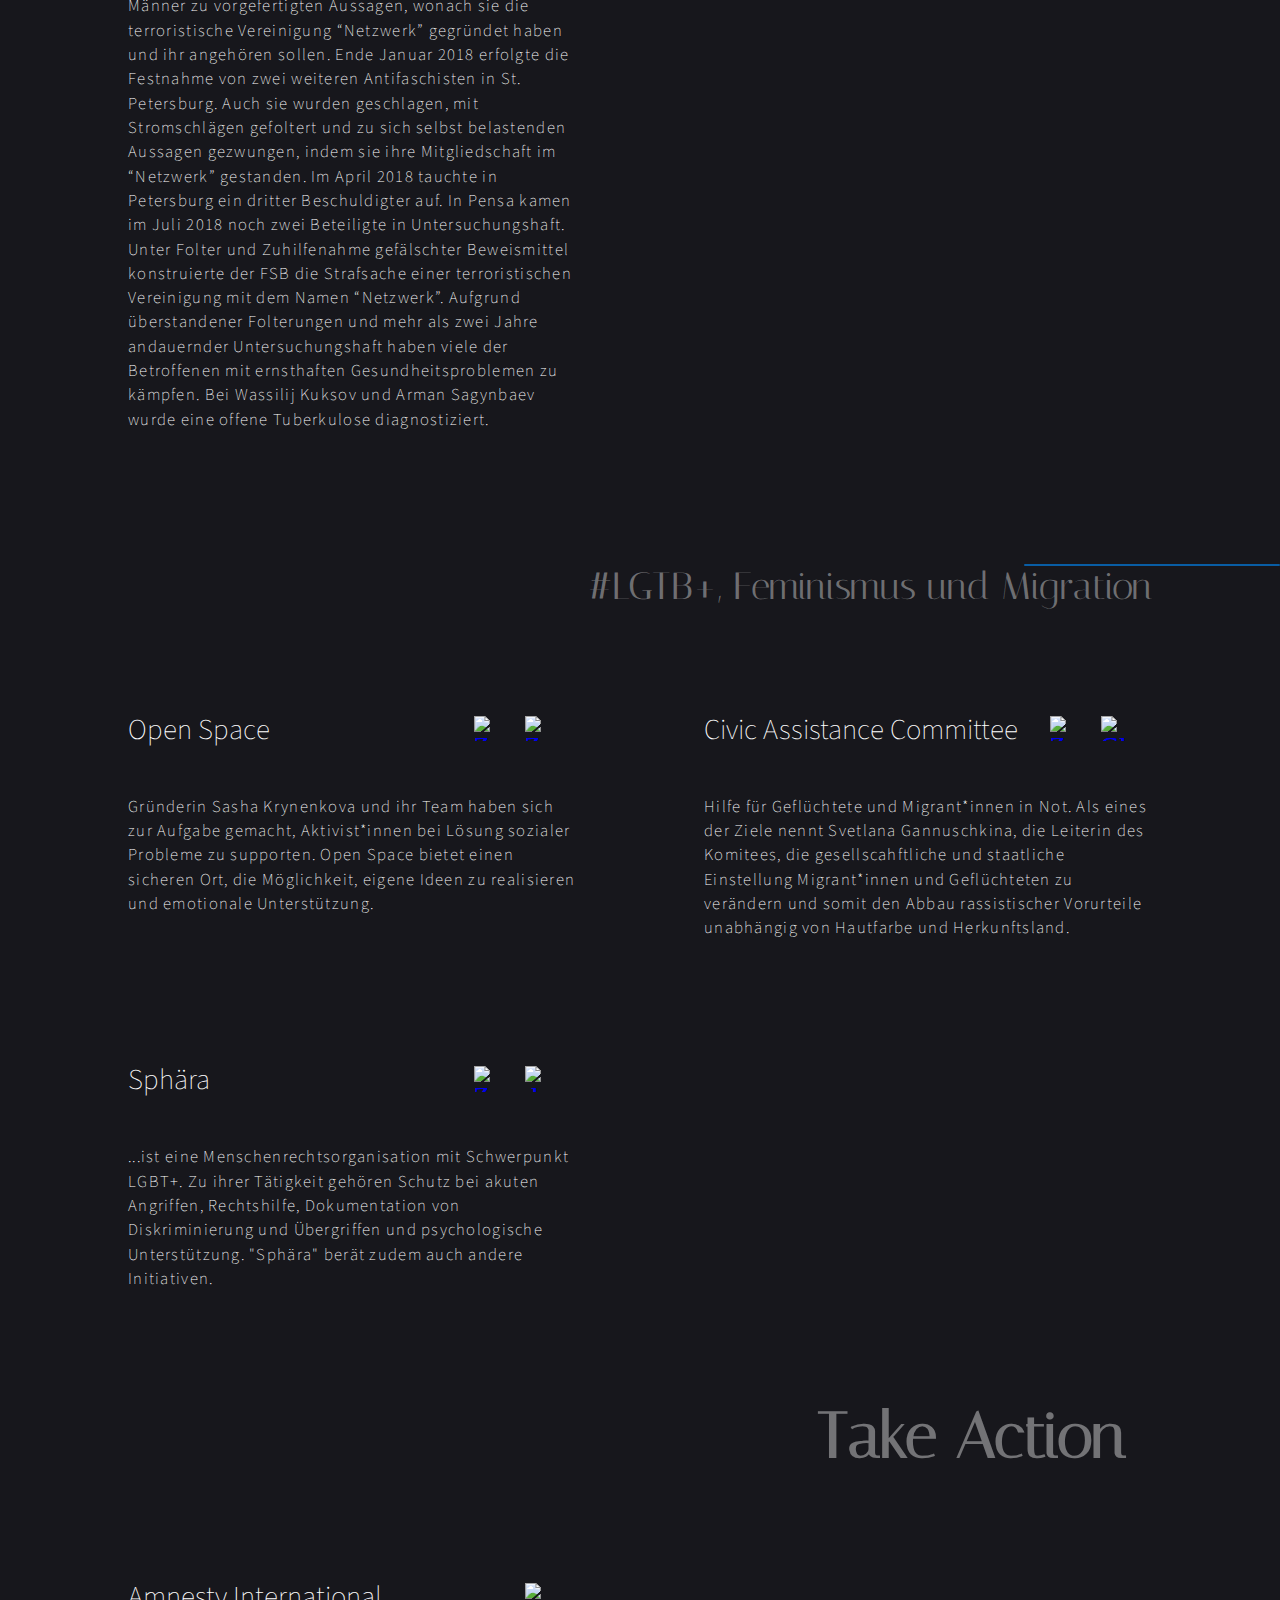
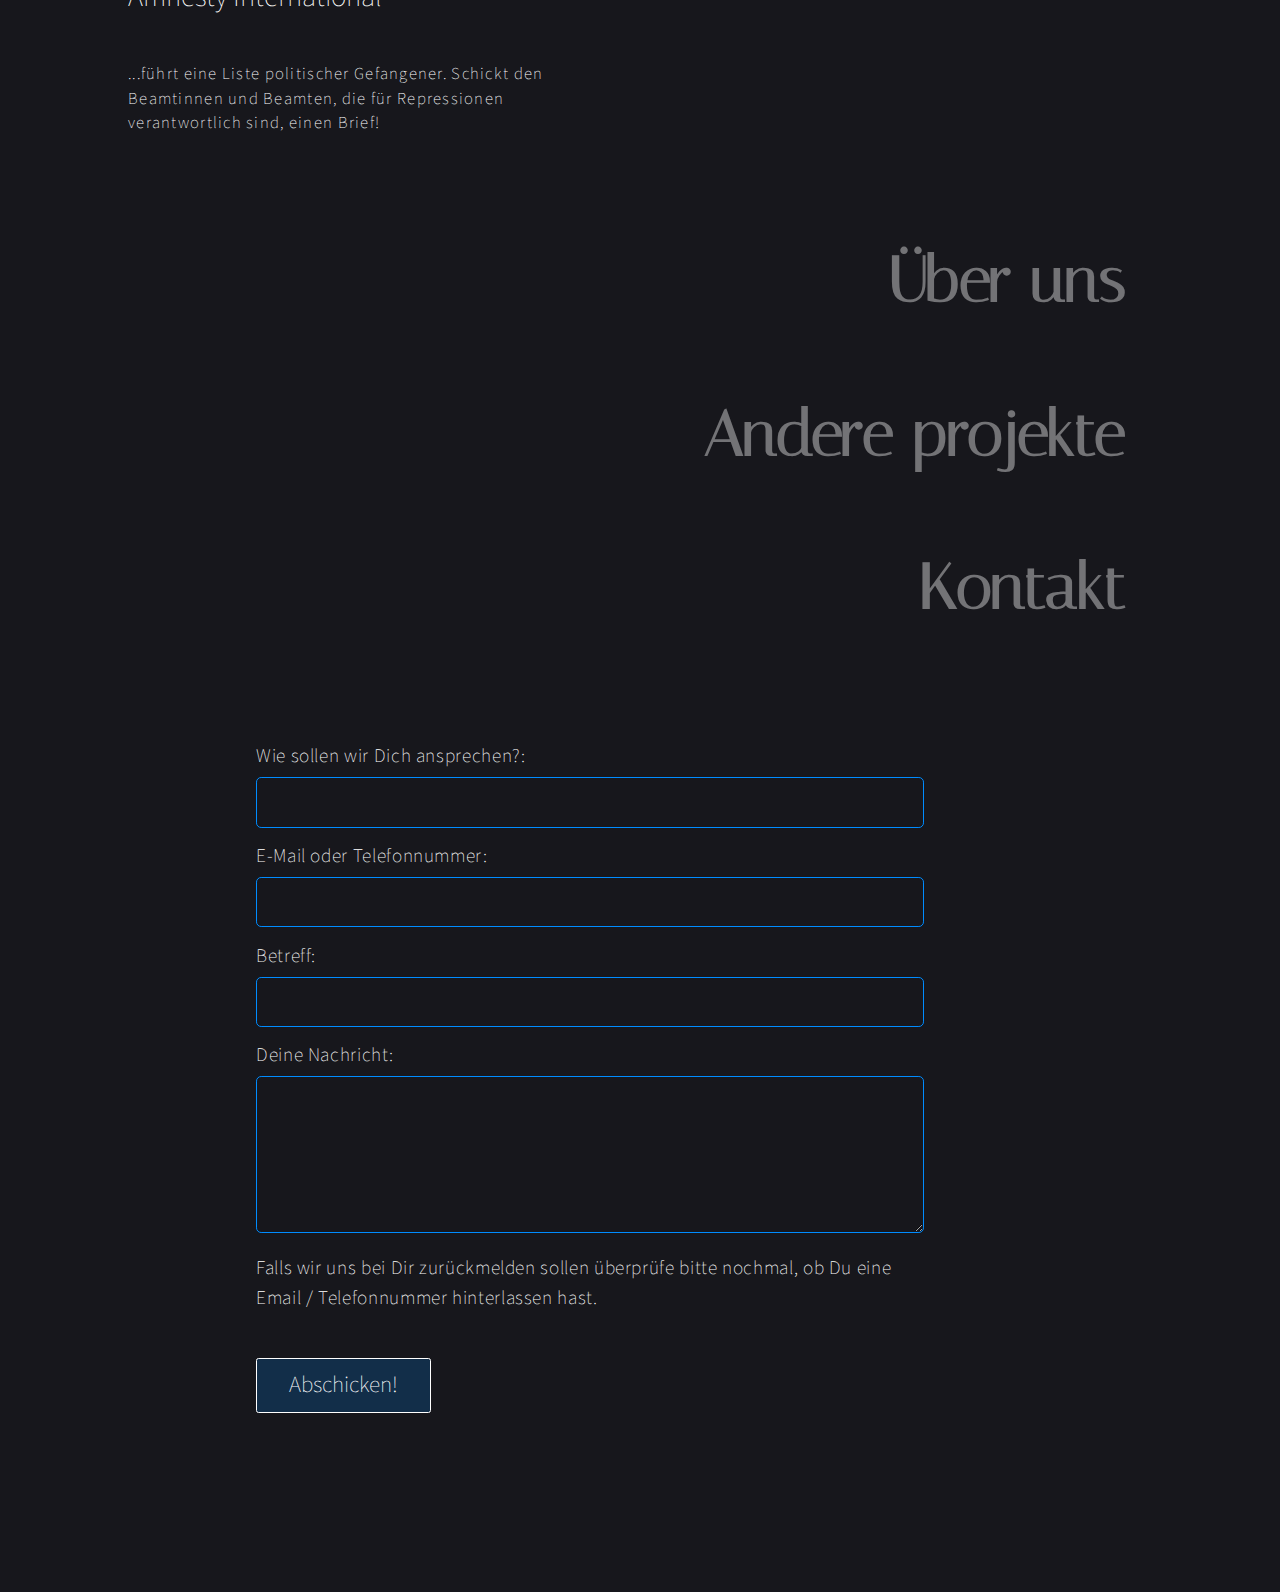
==== commit e9dcc385: "Re" ====
--- a/index.html
+++ b/index.html
@@ -1,234 +1,499 @@
 <!DOCTYPE html>
-<html lang="en">
-<head>
-    <meta charset="UTF-8", >
+<html lang="en"><head><meta http-equiv="Content-Type" content="text/html; charset=UTF-8">
     <meta http-equiv="X-UA-Compatible" content="IE=edge">
     <meta name="viewport" content="width=device-width, initial-scale=1.0">
-    <title>Support Russian Freedom & Antiwar movenment</title>
-    <script type='text/javascript' src='illustration/illustration.js'></script>
-    <script src='https://cdnjs.cloudflare.com/ajax/libs/jquery/3.6.0/jquery.min.js' integrity='sha512-894YE6QWD5I59HgZOGReFYm4dnWc1Qt5NtvYSaNcOP+u1T9qYdvdihz0PPSiiqn/+/3e7Jo4EaG7TubfWGUrMQ==' crossorigin='anonymous' referrerpolicy='no-referrer'></script>
-    <link href="CSS/style.css" rel="stylesheet">
-    <link href="illustration/illustration.css" rel="stylesheet">
-    
-    <script type="text/javascript" src="JS/src/translator.js"></script>
-    <script type="text/javascript" src="JS/src/captcha.js"></script>
-    <script type="text/javascript" src="JS/src/jquery-3.6.0.min.js"></script>
-    <script type="text/javascript" src="JS/index.js"></script>
-</head>
-    <body>  
-        <div id="NavBar">
-            <div id="NavBarDiv">
-                <span class="small_icon">
-                    <img alt="close" src="Icons/close.svg" id="close">
-                </span>
-                <a class="NavButton" id="support_and_subscribe_button" data-i18n="nav.support_and_suscribe" href="#support_and_subscribe">Soli</a>
-                <div class="slash">/</div>
-                <a class="NavButton" id="take_action_button" data-i18n="nav.take_action" href="#take_action">Take action!</a>
-                <div class="slash">/</div>
-                <a class="NavButton" id="other_projects_button" data-i18n="nav.other_projects" href="#other_projects">Projekte</a>
-                <div class="slash">/</div>
-                <a class="NavButton" id="about_us_button" data-i18n="nav.about_us" href="#about_us">Über uns</a>
-                <div class="slash">/</div>
-                <a class="NavButton" id="contact_button" data-i18n="nav.contact" href="#contact">Kontakt</a>
-
-                <div class="spacer"></div>
-
-                <a class="NavButton translateButton" id="DE" data-lang="de">DE</a>
-                <div class="slash">/</div>
-                <a class="NavButton translateButton" id="EN" data-lang="en">EN</a>
-                <div class="slash">/</div>
-                <a class="NavButton translateButton" id="RU" data-lang="ru">RU</a>
+    <title>Support Russian Freedom &amp; Antiwar movenment</title>
+    <link href="./CSS/style.css" rel="stylesheet">
+    </head>
+        <body>
+            <div id="NavBar">
+                <div id="NavBarDiv">
+                    <a class="NavButton" id="support_and_subscribe_button" href="./index.html#support_and_subscribe">Soli</a>
+                    <div class="slash">/</div>
+                    <a class="NavButton" id="take_action_button" href="./index.html#take_action">Take action!</a>
+                    <div class="slash">/</div>
+                    <a class="NavButton" id="other_projects_button" href="./index.html#other_projects">Projekte</a>
+                    <div class="slash">/</div>
+                    <a class="NavButton" id="about_us_button" href="./index.html#about_us">Über uns</a>
+                    <div class="slash">/</div>
+                    <a class="NavButton" id="contact_button" href="./index.html#contact">Kontakt</a>
+
+                    <div class="spacer"></div>
+
+                    <a class="NavButton inactive" id="DE" href="./index.html#about_us">DE</a>
+                    <div class="slash">/</div>
+                    <a class="NavButton inactive" id="EN" href="./index.html#contact">EN</a>
+                    <div class="slash">/</div>
+                    <a class="NavButton inactive" id="RU" href="./index.html#contact">RU</a>
+
+                    <a href="./index.html" class="small_icon">
+                        <img alt="BurgerMenu src=" icons="" burger"="" id="burger">
+                    </a>
+
+                </div>
             </div>
-            <span class="small_icon">
-                <img alt="BurgerMenu" src="Icons/Burger.svg" id="burger">
-            </span>
-        </div>
-
-        <section id="Splash">
-
-            <div class="first"><h1 data-i18n="splash.first">Solidarität mit dem demokratischen Widerstand in der russischen Föderation</h1></div>
-
-            <div class="right">
-                <div class="default" data-i18n="splash.right.first">Im Moment stehen alle <mark>linksliberalen</mark> bzw. <mark>Menschenrechtsorganisationen</mark> in Russland unter massivem "Beschuss". Viele Medien und Organisationen haben aufgrund der inzwischen <mark> flächendeckend</mark> drohenden <mark>Gefahr</mark> für Leib und Leben ihre Arbeit eingeschränkt oder eingestellt: viele jedoch <mark>machen weiter</mark>. Auch die etwas jüngeren Menschen, insbesondere Frauen, entscheiden sich <mark>dennoch</mark> für den Protest und riskieren ihre Gesundheit, ihre körperliche Unversehrheit, ihre Perspektiven in Bildung und Beruf. Sie brauchen unsere <mark>Unterstützung.</mark></br></br></div>
-                <div class="default" data-i18n="splash.right.second">Die europäsichen <mark>Sanktionen</mark> und der <mark>Rückzug</mark> großer internationaler Firmen wird gerade die Generation treffen, die sich am Ehesten gegen den Krieg, gegen Korruption und Gewalt ausspricht. <mark>Preissteigerungen</mark> und <mark>Knappheit</mark> treffen selbstredend auch Aktivist*innen, Journalist*innen und Menschenrechtler*innen.</div>
-                <div class="default" data-i18n="splash.right.third">Die russische Opposition hat unsere Unterstützung so dringend, wie seit Jahrzehnten nicht mehr.</div>
-            </div>
-
-            <div class="third" id="what_can_i_do">
-                <h2 data-i18n="splash.third.what_can_i_do">Was können wir beitragen?</h2>
-                <div class="default" data-i18n="splash.third.default">
-                    Wir können <mark>Menschenrechtsorganationen</mark> in Russland unterstützen, wie Beispielsweise Memorial, <mark>OVD Info</mark>, <mark>LGTB-Organisationen</mark> und <mark>unabhängige linke Medien</mark>. Zudem betreut auch Amnesty International mehrere Opfer staatlicher Willkür und politischer Repressionen in Russland. {hier fällt inhaltlich was, das größere politische Kontexte anspricht, Transparenz im Finanzwesen usw.}
-                </div>
-            </div>
-        </section> <!--Splash-->
-
-        <section id="support_and_subscribe">
-            <h2 data-i18n="title">Soli: Support & Subscribe</h2>
-            <div class="two_columns_grid">
-                <div class="card">
-                        <div class="name"><h3 data-i18n="support_and_subscribe.grid.top_left.name">OWD info</h3></div>
+
+            <section id="Splash">
+
+                <div class="first"><h1>Solidarität mit dem demokratischen Widerstand in der russischen Föderation</h1></div>
+
+                <div class="right">
+                    <div class="default">Im Moment stehen alle <mark>linksliberalen</mark> bzw. <mark>Menschenrechtsorganisationen</mark> in Russland unter massivem "Beschuss". Viele Medien und Organisationen haben aufgrund der inzwischen <mark> flächendeckend</mark> drohenden <mark>Gefahr</mark> für Leib und Leben ihre Arbeit eingeschränkt oder eingestellt: viele jedoch <mark>machen weiter</mark>. Auch die etwas jüngeren Menschen, insbesondere Frauen, entscheiden sich <mark>dennoch</mark> für den Protest und riskieren ihre Gesundheit, ihre körperliche Unversehrheit, ihre Perspektiven in Bildung und Beruf. Sie brauchen unsere <mark>Unterstützung.</mark><br><br></div>
+                    <div class="default">Die europäsichen <mark>Sanktionen</mark> und der <mark>Rückzug</mark> großer internationaler Firmen wird gerade die Generation treffen, die sich am Ehesten gegen den Krieg, gegen Korruption und Gewalt ausspricht. <mark>Preissteigerungen</mark> und <mark>Knappheit</mark> treffen selbstredend auch Aktivist*innen, Journalist*innen und Menschenrechtler*innen.</div>
+                    <div class="default">Die russische Opposition hat unsere Unterstützung so dringend, wie seit Jahrzehnten nicht mehr.</div>
+                </div>
+
+                <div class="third" id="what_can_i_do">
+                    <h2>Was können wir beitragen?</h2>
+                    <div class="default">
+                        Wir können <mark>Menschenrechtsorganationen</mark> in Russland unterstützen, wie Beispielsweise Memorial, <mark>OVD Info</mark>, <mark>LGTB-Organisationen</mark> und <mark>unabhängige linke Medien</mark>. Zudem betreut auch Amnesty International mehrere Opfer staatlicher Willkür und politischer Repressionen in Russland. {hier fällt inhaltlich was, das größere politische Kontexte anspricht, Transparenz im Finanzwesen usw.}
+
+            </div></div></section> <!--Splash-->
+
+            <section id="support_and_subscribe">
+                <h2>Soli: Support &amp; Subscribe</h2>
+
+                <!--Medien-->
+                <div class="structure">
+                    <div class="line"></div>
+                    <h3>#Medien</h3>
+                </div>
+
+                <div class="two_columns_grid">
+
+                    <!--Nowaya-->
+                    <div class="card">
+                        <div class="name"><h4>Novaja Gazeta</h4></div>
+                        <div class="links flex_row_right">
+                            <a href="https://www.instagram.com/novayagazeta/" class="small_icon">
+                                <img alt="zum Instagram-Profil" src="./icons/instagram_blue.svg" class="small_icon blue">
+                                <img alt="zum Instagram-Profil" src="./icons/instagram_pink.svg" class="small_icon pink">
+                            </a>
+                            <a href="https://t.me/novaya_pishet" class="small_icon">
+                                <img alt="zum Telegramkanal" src="./icons/telegram_blue.svg" class="small_icon blue">
+                                <img alt="zum Telegramkanal" src="./icons/telegram_pink.svg" class="small_icon pink">
+                            </a>
+
+
+                        </div>
+                        <div class="explanation">
+                            <p class="small">
+                                ...ist die investigative russische Zeitung. Mehrere Journalistinnen wurden informell hingerichtet. Novaja Gazeta ist 2021 mit dem Nobelpreis ausgezeichnet worden.
+                            </p>
+                        </div>
+                    </div> <!--Card-->
+
+                    <!--OWD-->
+                    <div class="card">
+                        <div class="name"><h4>OWD info</h4></div>
                         <div class="links flex_row_right">
                             <a href="https://www.globalgiving.org/projects/ovd-info/" class="small_icon">
-                                <img alt="zur global giving Spendenplattform" src="Icons/vuesax/broken/donate_blue.svg" class="small_icon blue">
-                                <img alt="zur global giving Spendenplattform" src="Icons/vuesax/broken/donate_pink.svg" class="small_icon pink">
+                                <img alt="zur global giving Spendenplattform" src="./icons/donate_blue.svg" class="small_icon blue">
+                                <img alt="zur global giving Spendenplattform" src="./icons/donate_pink.svg" class="small_icon pink">
                             </a>
                             <a href="https://www.instagram.com/serenko_daria/" class="small_icon">
-                                <img alt="zum Instagram-Profil" src="Icons/vuesax/broken/instagram_blue.svg" class="small_icon blue">
-                                <img alt="zum Instagram-Profil" src="Icons/vuesax/broken/instagram_pink.svg" class="small_icon pink">
+                                <img alt="zum Instagram-Profil" src="./icons/instagram_blue.svg" class="small_icon blue">
+                                <img alt="zum Instagram-Profil" src="./icons/instagram_pink.svg" class="small_icon pink">
                             </a>
                             <a href="https://donate.ovdinfo.org/crypto#crypto-about" class="small_icon">
-                                <img alt="Crypro spenden" src="Icons/vuesax/broken/crypto_blue.svg" class="small_icon blue">
-                                <img alt="Crypto spenden" src="Icons/vuesax/broken/crypto_pink.svg" class="small_icon pink">
-                            </a>
-                        </div>
-                        <div class="explanation">
-                            <p class="small" data-i18n="support_and_subscribe.grid.top_left.explanation">
+                                <img alt="Crypro spenden" src="./icons/crypto_blue.svg" class="small_icon blue">
+                                <img alt="Crypto spenden" src="./icons/crypto_pink.svg" class="small_icon pink">
+                            </a>
+                        </div>
+                        <div class="explanation">
+                            <p class="small">
                                 ...ist eine spenden-finanzierte NGO, die sich um Betreuung, rechtlichen Beistand und psychologische Unterstützung von insbesondere politischen Verhafteten kümmert.
                             </p>
                         </div>
+                    </div> <!--Card-->
+
+                    <!--DOXA-->
+                    <div class="card">
+
+                        <div class="name"><h4>DOXA journal</h4></div>
+                        <div class="links flex_row_right">
+                            <a href="https://www.patreon.com/doxajournal" class="small_icon">
+                                <img alt="zur Patreon Spendenplattform" src="./icons/donate_blue.svg" class="small_icon blue">
+                                <img alt="zur Patreon Spendenplattform" src="./icons/donate_pink.svg" class="small_icon pink">
+                            </a>
+                            <a href="https://www.instagram.com/doxa_journal/" class="small_icon">
+                                <img alt="zum Instagram-Profil" src="./icons/instagram_blue.svg" class="small_icon blue">
+                                <img alt="zum Instagram-Profil" src="./icons/instagram_pink.svg" class="small_icon pink">
+                            </a><a href="https://t.me/doxajournal" class="small_icon">
+                                <img alt="zum Telegramkanal" src="./icons/telegram_blue.svg" class="small_icon blue">
+                                <img alt="zum Telegramkanal" src="./icons/telegram_pink.svg" class="small_icon pink">
+                            </a>
+                        </div>
+                        <div class="explanation">
+                            <p class="small">
+                                    ...ist eine linke, studentische Zeitung. Mehrere Mitgleider wurden 2021 angeklagt und unter Hausarrest gestellt.
+                            </p>
+                        </div>
+                    </div> <!--Card-->
+                </div>
+
+                <div class="structure">
+                    <div class="line"></div>
+                    <h3>#Menschenrechtsarbeit</h3>
+                </div>
+
+                <div class="two_columns_grid">
+
+                    <!--Soldatenmütter-->
+                    <div class="card">
+                        <div class="name"><h4>Soldatenmütter</h4></div>
+                        <div class="links flex_row_right">
+                            <a href="https://soldiersmothers.ru/" class="small_icon">
+                                <img alt="Zur Webseite" src="./icons/web_blue.svg" class="small_icon blue">
+                                <img alt="Zur Webseite" src="./icons/web_pink.svg" class="small_icon pink">
+                            </a>
+                            <a href="https://t.me/solmspb" class="small_icon">
+                                <img alt="Zum Telegramkanal" src="./icons/telegram_blue.svg" class="small_icon blue">
+                                <img alt="Zum Telegramkanal" src="./icons/telegram_pink.svg" class="small_icon pink">
+                            </a>
+                            <a href="https://soldiersmothers.ru/donate" class="small_icon">
+                                <img alt="Donate" src="./icons/donate_credit_blue.svg" class="small_icon blue">
+                                <img alt="Donate" src="./icons/donate_credit_pink.svg" class="small_icon pink">
+                            </a>
+
+                        </div>
+                        <div class="explanation">
+                            <p class="small">
+                                ...ist eine seit 1991 bestehende Menschenrechtsorganisation mit Schwerpunkt auf Wehrdienstleistende. Die NGO setzte sich ursprünglich gegen Misshandlungen und für Aufklärung von Vrebrechen in der russischen Armee ein. Inzwischen beraten Soldatenmütter Pazifisten, eingezogene junge Männer und wehrdienstleistende Soldaten. "Soldatenmütter" stützt sich auf die Europäische Konvention der Menschenrechte und die Verfassung der Russischen Föderation.
+                            </p>
+                        </div>
+                    </div> <!--Card-->
+
+                    <!--Die erste Abteilung-->
+                    <div class="card">
+                        <div class="name"><h4>"Die Erste Abteilung"</h4></div>
+                        <div class="links flex_row_right">
+                            <a href="https://dept.one/" class="small_icon">
+                                <img alt="Zur Webseite" src="./icons/web_blue.svg" class="small_icon blue">
+                                <img alt="Zur Webseite" src="./icons/web_pink.svg" class="small_icon pink">
+                            </a>
+                            <a href="https://dept.one/#donate" class="small_icon">
+                                <img alt="Spenden mit Crypro" src="./icons/crypto_blue.svg" class="small_icon blue">
+                                <img alt="Spenden mit Crypto" src="./icons/crypto_pink.svg" class="small_icon pink">
+                            </a>
+                        </div>
+                        <div class="explanation">
+                            <p class="small">
+                                Die Erste Abteilung ist eine Vereinigung von Menschenrechtsaktivisti*innen und Jurist*innen und setzt sich gegen die Schließung von Rechtsfällen ein, um Falsifikation. <br>
+                                "Die Erste Abteilung der Ermittlungsdirektion des FSB untersucht Fälle von Hochverrat und Spionage. Die Erste Abteilung der Gerichte sorgt für die Verfolgung solcher Fälle. Die Erste Abteilung für Unternehmen ist für die Klassifizierung und Geheimhaltung von Dokumenten zuständig. Unsere "Erste Abteilung" setzt sich dafür ein, dass die Mitarbeiter aller Ersten Abteilungen im Lande die Gesetze der Russischen Föderation einhalten. Sie -verriegeln und verrammeln [...]."
+                            </p>
+                        </div>
+                    </div> <!--Card-->
+
+                    <!--Die erste Abteilung-->
+                    <div class="card">
+                        <div class="name"><h4>RosKomSvoboda</h4></div>
+                        <div class="links flex_row_right">
+                            <a href="https://safe.roskomsvoboda.org/" class="small_icon">
+                                <img alt="zur Webseite" src="./icons/web_blue.svg" class="small_icon blue">
+                                <img alt="zur Webseite" src="./icons/web_pink.svg" class="small_icon pink">
+                            </a>
+                            <a href="https://donate.roskomsvoboda.org/?amount=100&amp;recurring=true" class="small_icon">
+                                    <img alt="Spenden mit Kreditkarte" src="./icons/donate_credit_blue.svg" class="small_icon blue">
+                                    <img alt="Spenden mit Kreditkarte" src="./icons/donate_credit_pink.svg" class="small_icon pink">
+                            </a>
+                            <a href="https://donate.roskomsvoboda.org/crypto/" class="small_icon">
+                                <img alt="Spenden mit Crypto" src="./icons/crypto_blue.svg" class="small_icon blue">
+                                <img alt="Spenden mit Crypto" src="./icons/crypto_pink.svg" class="small_icon pink">
+                        </a>
+                        </div>
+                        <div class="explanation">
+                            <p class="small">
+                                    ...ist eine russische NGO, die sich für Anonymitöt und Schutz der User*innen im Netz einsetzt. Die russischsprachige User*in findet hier entsprechende Schrit-für-Schritt Anleitungen.
+                            </p>
+                        </div>
+                    </div> <!--Card-->
+
+                    <!--Apologia-->
+                    <div class="card">
+                        <div class="name"><h4>Apologia</h4></div>
+                        <div class="links flex_row_right">
+                            <a href="https://apologia.pro/" class="small_icon">
+                                <img alt="https://apologia.pro/" src="./icons/web_blue.svg" class="small_icon blue">
+                                <img alt="https://apologia.pro/" src="./icons/web_pink.svg" class="small_icon pink">
+                            </a>
+                            <a href="https://apologia.pro/" class="small_icon">
+                                <img alt="Spenden mit Kreditkarte" src="./icons/donate_credit_blue.svg" class="small_icon blue">
+                                <img alt="Spenden mit Kreditkarte" src="./icons/donate_credit_pink.svg" class="small_icon pink">
+                            </a>
+                            <a href="https://t.me/ApologiaHelp" class="small_icon">
+                                <img alt="https://apologia.pro/" src="./icons/telegram_blue.svg" class="small_icon blue">
+                                <img alt="https://apologia.pro/" src="./icons/telegram_pink.svg" class="small_icon pink">
+                            </a>
+
+
+                        </div>
+                        <div class="explanation">
+                            <p class="small">
+                                Apologia leistet kostenlose Beratung und Hilfe bei Menschenrechtsverletzungen. Dabei entstehen Fahrtkosten und bürokratische Kosten.
+                            </p>
+                        </div>
+                    </div> <!--Card-->
+
+                    <!--no_torture-->
+                    <div class="card">
+                        <div class="name"><h4>No_torture /<br> Antifolterkommitee</h4></div>
+                        <div class="links flex_row_right">
+                            <a href="https://taplink.cc/no_torture" class="small_icon">
+                                <img alt="Zur Übersicht" src="./icons/web_blue.svg" class="small_icon blue">
+                                <img alt="Zur Übersicht" src="./icons/web_pink.svg" class="small_icon pink">
+                            </a>
+                            <a href="https://nuzhnapomosh.ru/funds/komitet-protiv-pytok/" class="small_icon">
+                                <img alt="Spenden mit Kreditkarte" src="./icons/donate_credit_blue.svg" class="small_icon blue">
+                                <img alt="Spenden mit Kreditkarte" src="./icons/donate_credit_pink.svg" class="small_icon pink">
+                            </a>
+                            <a href="https://t.me/against_torture" class="small_icon">
+                                <img alt="Zum Telegramkanal" src="./icons/telegram_blue.svg" class="small_icon blue">
+                                <img alt="Zum Telegramkanal" src="./icons/telegram_pink.svg" class="small_icon pink">
+                            </a>
+
+                        </div>
+                        <div class="explanation">
+                            <p class="small">
+                                Komitee gegen Folter exisitiert seit 2000, gilt jedoch seit 2015 als „ausländischer Agent“. Rechtsberatung wird weiter - informell -angeboten. Seit 2019 exisitiert zusätzlich das Wohltätigkeitsfond Komitee gegen Folter, die Opfer von Folter psychologisch, mit Medikamenten oder auch finanziell bei Operationen unterstütz.
+                            </p>
+                        </div>
+                    </div> <!--Card-->
+
+                    <!--ZABRALO-->
+                    <div class="card">
+                        <div class="name"><h4>ZABRALO</h4></div>
+                        <div class="links flex_row_right">
+                            <a href="https://zabralo.me/" class="small_icon">
+                                <img alt="Zur Webseite" src="./icons/web_blue.svg" class="small_icon blue">
+                                <img alt="Zur Webseite" src="./icons/web_pink.svg" class="small_icon pink">
+                            </a>
+                            <a href="https://zabralo.me/#rec436031795" class="small_icon">
+                                <img alt="Crypto spenden" src="./icons/crypto_blue.svg" class="small_icon blue">
+                                <img alt="Crypto spenden" src="./icons/crypto_pink.svg" class="small_icon pink">
+                            </a>
+                            <a href="https://t.me/zabralohelp" class="small_icon">
+                                <img alt="Telegram" src="./icons/telegram_blue.svg" class="small_icon blue">
+                                <img alt="Telegram" src="./icons/telegram_pink.svg" class="small_icon pink">
+                            </a>
+
+                        </div>
+                        <div class="explanation">
+                            <p class="small">
+                                    ...ist ein relativ jugnes Projekt von Jurst*innen, die Opfer staatlicher Repressionen unterstützt.
+                            </p>
+                        </div>
+                    </div> <!--Card-->
+
+                    <!--arest spb-->
+                    <div class="card">
+                        <div class="name"><h4>arest spb / Verhaftungen Sankt-Petersburg</h4></div>
+                        <div class="links flex_row_right">
+                            <a href="https://t.me/arestspb/971" class="small_icon">
+                                <img alt="Telegramkanal" src="./icons/telegram_blue.svg" class="small_icon blue">
+                                <img alt="Telegramkanal" src="./icons/telegram_pink.svg" class="small_icon pink">
+                            </a>
+
+                        </div>
+                        <div class="explanation">
+                            <p class="small">
+                                ...Beistand für Verhaftete, u. A. mit Fahrdienst, mit Übergaben in die Untersuchungshaft.
+                            </p>
+                        </div>
+                    </div> <!--Card-->
+
+                    <!--Avtozak Live-->
+                    <div class="card">
+                        <div class="name"><h4>AvtozakLive</h4></div>
+                        <div class="links flex_row_right">
+                            <a href="https://t.me/avtozaklive" class="small_icon">
+                                <img alt="Telegramkanal" src="./icons/telegram_blue.svg" class="small_icon blue">
+                                <img alt="Telegramkanal" src="./icons/telegram_pink.svg" class="small_icon pink">
+                            </a>
+
+                        </div>
+                        <div class="explanation">
+                            <p class="small">
+                                ...Beistand für Verhaftete: Beratung, Fahrdienst, Übergaben in die Untersuchungshaft.
+                            </p>
+                        </div>
+                    </div> <!--Card-->
+
+                    <!--Rupression-->
+                    <div class="card">
+                        <div class="name"><h4>Rupression</h4></div>
+                        <div class="links flex_row_right">
+                            <a href="https://rupression.com/" class="small_icon">
+                                <img alt="Zur Webseite" src="./icons/web_blue.svg" class="small_icon blue">
+                                <img alt="Zur Webseite" src="./icons/web_pink.svg" class="small_icon pink">
+                            </a>
+                            <a href="https://rupression.com/en/support/" class="small_icon">
+                                <img alt="Donate" src="./icons/crypto_blue.svg" class="small_icon blue">
+                                <img alt="Donate" src="./icons/crypto_pink.svg" class="small_icon pink">
+                            </a>
+
+                        </div>
+                        <div class="explanation">
+                            <p class="small">
+                                Im Herbst 2017 kam es in der Stadt Pensa zur Festnahme von sechs Personen. Einigen von ihnen wurden Waffen und Sprengstoff untergeschoben. In Untersuchungshaft waren sie Misshandlungen und Folterungen durch Angehörige des Inlandsgeheimdienstes FSB ausgesetzt, die Kabel an diversen Körperteilen der Festgenommenen befestigten und diese unter Strom setzten. Unter Folter nötigten die Vertreter der Staatsgewalt die jungen Männer zu vorgefertigten Aussagen, wonach sie die terroristische Vereinigung “Netzwerk” gegründet haben und ihr angehören sollen. Ende Januar 2018 erfolgte die Festnahme von zwei weiteren Antifaschisten in St. Petersburg. Auch sie wurden geschlagen, mit Stromschlägen gefoltert und zu sich selbst belastenden Aussagen gezwungen, indem sie ihre Mitgliedschaft im “Netzwerk” gestanden. Im April 2018 tauchte in Petersburg ein dritter Beschuldigter auf. In Pensa kamen im Juli 2018 noch zwei Beteiligte in Untersuchungshaft. Unter Folter und Zuhilfenahme gefälschter Beweismittel konstruierte der FSB die Strafsache einer terroristischen Vereinigung mit dem Namen “Netzwerk”. Aufgrund überstandener Folterungen und mehr als zwei Jahre andauernder Untersuchungshaft haben viele der Betroffenen mit ernsthaften Gesundheitsproblemen zu kämpfen. Bei Wassilij Kuksov und Arman Sagynbaev wurde eine offene Tuberkulose diagnostiziert.
+                            </p>
+                        </div>
+                    </div> <!--Card-->
+
+                    <!--EXAMPLE CARD
+                    <div class="card">
+                        <div class="name"><h4>[]</h4></div>
+                        <div class="links flex_row_right">
+                            <a href="[webadress]" class="small_icon">
+                                <img alt="Zur Webseite" src="Icons/web_blue.svg" class="small_icon blue">
+                                <img alt="Zur Webseite" src="Icons/web_pink.svg" class="small_icon pink">
+                            </a>
+                            <a href="[webadress]" class="small_icon">
+                                <img alt="[]" src="Icons/[]blue.svg" class="small_icon blue">
+                                <img alt="[]" src="Icons/[]pink.svg" class="small_icon pink">
+                            </a>
+
+                        </div>
+                        <div class="explanation">
+                            <p class="small">
+                                    [Explanation]
+                            </p>
+                        </div>
+                    </div> <!--Card-->
+                </div>
+
+                <div class="structure">
+                    <div class="line"></div>
+                    <h3>#LGTB+, Feminismus und Migration</h3>
+                </div>
+
+                <div class="two_columns_grid">
+
+                    <!--Open Space-->
+                    <div class="card">
+                        <div class="name"><h4>Open Space</h4></div>
+                        <div class="links flex_row_right">
+                            <a href="https://ospace.org/" class="small_icon">
+                                <img alt="Zur Webseite" src="./icons/web_blue.svg" class="small_icon blue">
+                                <img alt="Zur Webseite" src="./icons/web_pink.svg" class="small_icon pink">
+                            </a>
+                            <a href="https://www.patreon.com/ospace" class="small_icon">
+                                <img alt="Zum Patreon" src="./icons/donate_blue.svg" class="small_icon blue">
+                                <img alt="Zum Patreon" src="./icons/donate_pink.svg" class="small_icon pink">
+                            </a>
+
+                        </div>
+                        <div class="explanation">
+                            <p class="small">
+                                Gründerin Sasha Krynenkova und ihr Team haben sich zur Aufgabe gemacht, Aktivist*innen bei Lösung sozialer Probleme zu supporten. Open Space bietet einen sicheren Ort, die Möglichkeit, eigene Ideen zu realisieren und emotionale Unterstützung.
+                            </p>
+                        </div>
+                    </div> <!--Card-->
+
+                    <!--Civil Assistance Comitee-->
+                    <div class="card">
+                        <div class="name"><h4>Civic Assistance Committee</h4></div>
+                        <div class="links flex_row_right">
+                            <a href="https://refugee.ru/" class="small_icon">
+                                <img alt="Zur Webseite" src="./icons/web_blue.svg" class="small_icon blue">
+                                <img alt="Zur Webseite" src="./icons/web_pink.svg" class="small_icon pink">
+                            </a>
+                            <a href="https://www.instagram.com/refugee_help/" class="small_icon">
+                                <img alt="Global giving" src="./icons/instagram_blue.svg" class="small_icon blue">
+                                <img alt="Global giving" src="./icons/instagram_pink.svg" class="small_icon pink">
+                            </a>
+
+                        </div>
+                        <div class="explanation">
+                            <p class="small">
+                                Hilfe für Geflüchtete und Migrant*innen in Not. Als eines der Ziele nennt Svetlana Gannuschkina, die Leiterin des Komitees, die gesellscahftliche und staatliche Einstellung Migrant*innen und Geflüchteten zu verändern und somit den Abbau rassistischer Vorurteile unabhängig von Hautfarbe und Herkunftsland.
+                            </p>
+                        </div>
+                    </div> <!--Card-->
+
+                    <!--Sphära-->
+                    <div class="card">
+                        <div class="name"><h4>Sphära</h4></div>
+                        <div class="links flex_row_right">
+                            <a href="https://cfsphere.org/" class="small_icon">
+                                <img alt="Zur Webseite" src="./icons/web_blue.svg" class="small_icon blue">
+                                <img alt="Zur Webseite" src="./icons/web_pink.svg" class="small_icon pink">
+                            </a>
+                            <a href="https://cfsphere.org/donate" class="small_icon">
+                                <img alt="donate" src="./icons/donate_credit_blue.svg" class="small_icon blue">
+                                <img alt="donate" src="./icons/donate_credit_pink.svg" class="small_icon pink">
+                            </a>
+
+                        </div>
+                        <div class="explanation">
+                            <p class="small">
+                                ...ist eine Menschenrechtsorganisation mit Schwerpunkt LGBT+. Zu ihrer Tätigkeit gehören Schutz bei akuten Angriffen, Rechtshilfe, Dokumentation von Diskriminierung und Übergriffen und psychologische Unterstützung. "Sphära" berät zudem auch andere Initiativen.
+                            </p>
+                        </div>
+                    </div> <!--Card-->
+                </div>
+
+            </section> <!--/support_and_subscribe-->
+
+            <section id="take_action">
+                <h2>Take Action</h2>
+
+                <div class="cards two_columns_grid">
+
+                    <div class="card">
+
+                        <div class="name"><h4>Amnesty International</h4></div>
+                        <div class="links flex_row_right">
+                            <a href="https://www.amnesty.de/informieren/laender/russische-foederation" class="small_icon">
+                                <img alt="zum Instagram-Profil" src="./icons/web_blue.svg" class="small_icon blue">
+                                <img alt="zum Instagram-Profil" src="./icons/web_pink.svg" class="small_icon pink">
+                            </a>
+                        </div>
+                        <div class="explanation">
+                            <p class="small">
+                                    ...führt eine Liste politischer Gefangener. Schickt den Beamtinnen und Beamten, die für Repressionen verantwortlich sind, einen Brief!
+                            </p>
+                        </div>
+                    </div>
                 </div> <!--Card-->
-
-                <div class="card">
-
-                    <div class="name"><h3 data-i18n="support_and_subscribe.grid.top_right.name">Novaja Gazeta</h3></div>
-                    <div class="links flex_row_right">
-                        <a href="https://novayagazeta.ru/donate" class="small_icon">
-                            <img alt="Spenden" src="Icons/vuesax/broken/donate_blue.svg" class="small_icon blue">
-                            <img alt="Spenden" src="Icons/vuesax/broken/donate_pink.svg" class="small_icon pink">
-                        </a>
-                        <a href="https://www.instagram.com/novayagazeta/" class="small_icon">
-                            <img alt="zum Instagram-Profil" src="Icons/vuesax/broken/instagram_blue.svg" class="small_icon blue">
-                            <img alt="zum Instagram-Profil" src="Icons/vuesax/broken/instagram_pink.svg" class="small_icon pink">
-                        </a>
-                        <a href="https://t.me/novaya_pishet" class="small_icon">
-                            <img alt="zum Telegramkanal" src="Icons/vuesax/broken/telegram_blue.svg" class="small_icon blue">
-                            <img alt="zum Telegramkanal" src="Icons/vuesax/broken/telegram_pink.svg" class="small_icon pink">
-                        </a>
-
-
-                    </div>
-                    <div class="explanation">
-                        <p class="small" data-i18n="support_and_subscribe.grid.top_right.explanation">
-                            ...ist die investigative russische Zeitung. Mehrere Journalistinnen wurden informell hingerichtet. Novaja Gazeta ist 2021 mit dem Nobelpreis ausgezeichnet worden.
-                        </p>
-                    </div>
-                </div> <!--Card-->
-
-
-                <div class="card">
-
-                    <div class="name"><h3 data-i18n="support_and_subscribe.grid.bottom_left.name">DOXA journal</h3></div>
-                    <div class="links flex_row_right">
-                        <a href="https://www.patreon.com/doxajournal" class="small_icon">
-                            <img alt="zur Patreon Spendenplattform" src="Icons/vuesax/broken/donate_blue.svg" class="small_icon blue">
-                            <img alt="zur Patreon Spendenplattform" src="Icons/vuesax/broken/donate_pink.svg" class="small_icon pink">
-                        </a>
-                        <a href="https://www.instagram.com/doxa_journal/" class="small_icon">
-                            <img alt="zum Instagram-Profil" src="Icons/vuesax/broken/instagram_blue.svg" class="small_icon blue">
-                            <img alt="zum Instagram-Profil" src="Icons/vuesax/broken/instagram_pink.svg" class="small_icon pink">
-                        <a href="https://t.me/doxajournal" class="small_icon">
-                            <img alt="zum Telegramkanal" src="Icons/vuesax/broken/telegram_blue.svg" class="small_icon blue">
-                            <img alt="zum Telegramkanal" src="Icons/vuesax/broken/telegram_pink.svg" class="small_icon pink">
-                        </a>
-                    </div>
-                    <div class="explanation">
-                        <p class="small" data-i18n="support_and_subscribe.grid.bottom_left.explanation">
-                                ...ist eine linke, studentische Zeitung. Mehrere Mitgleider wurden 2021 angeklagt und unter Hausarrest gestellt.
-                        </p>
-                    </div>
-                </div> <!--Card-->
-
-
-                <div class="card">
-                    <div class="name"><h3 data-i18n="support_and_subscribe.grid.bottom_right.name">Darja Serenko</h3></div>
-                    <div class="links flex_row_right">
-                        <a href="https://www.instagram.com/serenko_daria/" class="small_icon">
-                            <img alt="zum Instagram-Profil" src="Icons/vuesax/broken/instagram_blue.svg" class="small_icon blue">
-                            <img alt="zum Instagram-Profil" src="Icons/vuesax/broken/instagram_pink.svg" class="small_icon pink">
-                        </a>
-                        <a href="https://t.me/femagainstwar" class="small_icon">
-                                <img alt="zum Telegramkanal" src="Icons/vuesax/broken/telegram_blue.svg" class="small_icon blue">
-                                <img alt="zum Telegramkanal" src="Icons/vuesax/broken/telegram_pink.svg" class="small_icon pink">
-                        </a>
-                    </div>
-                    <div class="explanation">
-                        <p class="small" data-i18n="support_and_subscribe.grid.bottom_right.explanation">
-                                ...ist eine russische Feministin und Schriftstellerin, die sich gegen den Krieg ausgesprochen hat. Sie wurde verhaftet und wieder freigelassen.
-                        </p>
-                    </div>
-                </div> <!--Card-->
-            </div>
-        </section> <!--support_and_subscribe-->
-
-        <section id="take_action">
-            <h2 data-i18n="take_action.title">Take Action</></h2>
-
-            <div class="cards two_columns_grid">
-
-                <div class="card">
-
-                    <div class="name"><h3 data-i18n="take_action.grid.top_left.name">Amnesty International</h3></div>
-                    <div class="links flex_row_right">
-                        <a href="https://www.amnesty.de/informieren/laender/russische-foederation" class="small_icon">
-                            <img alt="zum Instagram-Profil" src="Icons/vuesax/broken/web_blue.svg" class="small_icon blue">
-                            <img alt="zum Instagram-Profil" src="Icons/vuesax/broken/web_pink.svg" class="small_icon pink">
-                        </a>
-                    </div>
-                    <div class="explanation">
-                        <p class="small" data-i18n="take_action.grid.top_left.explanation">
-                                ...führt eine Liste politischer Gefangener. Schickt den Beamtinnen und Beamten, die für Repressionen verantwortlich sind, einen Brief!
-                        </p>
-                    </div>
-                </div>
-            </div> <!--Card-->
-        </section> <!--get involved-->
-
-        <section id="about_us">
-            <h2 data-i18n="about_us.title">Über uns</h2>
-        </section>
-
-        <section id="other_projects">
-            <h2 data-i18n="other_projects.title">Andere projekte</></h2>
-        </section>
-
-        <section id="contact">
-            <h2 data-i18n="contact.title">Kontakt</h2>
-            <form method="post" id="form_contact" action="mail.php">
-
-                <div>
-                    <label data-i18n="contact.form.label_name" for="name">Wie sollen wir Dich ansprechen?:</label><br>
-                    <input type="text" name="name" id="name">
-                </div>
-                <div>
-                    <label data-i18n="contact.form.label_email" for="email">E-Mail oder Telefonnummer:</label><br>
-                    <input type="email" name="email" id="email">
-                </div>
-                <div>
-                    <label data-i18n="contact.form.label_subject" for="betreff">Betreff: *</label><br>
-                    <input type="text" name="betreff" id="betreff">
-                    <span class="alert e_subject">Betreff</span>
-                </div>
-                <div> 
-                    <label data-i18n="contact.form.label_message" for="text">Deine Nachricht: *</label><br>
-                    <textarea rows="7" id="text" name="text"></textarea>
-                    <span class="alert e_message">Nachricht </span>
-                </div>
-                <div>
-                    <input class="jCaptcha" type="text" placeholder="Type in result please">
-                    <span class="alert e_captcha">Captcha falsch</span>
-                </div>
-                <div>
-                    <label data-i18n="contact.form.required_note">* erforderliche Angaben</label> <br />
-                    <label data-i18n="contact.form.note">Falls wir uns bei Dir zurückmelden sollen überprüfe bitte nochmal, ob Du eine Email / Telefonnummer
-                        hinterlassen hast.</label>
-                </div>
-                <div>
-                    <a href="javascript:formSend()" data-i18n="contact.form.submit" class="btn">Abschicken!</a>
-                </div> 
-            </form>
-            <div id="form_info">
-
-            </div>
-        </section>
+            </section> <!--/get involved-->
+
+            <section id="about_us">
+                <h2>Über uns</h2>
+            </section>
+
+            <section id="other_projects">
+                <h2>Andere projekte</h2>
+            </section>
+
+            <section id="contact">
+                <h2>Kontakt</h2>
+                <form method="post" id="form_contact">
+
+                    <div>
+                        <label for="name">Wie sollen wir Dich ansprechen?:</label><br>
+                        <input type="text" name="name" id="name">
+                    </div>
+                    <div>
+                        <label for="email">E-Mail oder Telefonnummer:</label><br>
+                        <input type="email" name="email" id="email">
+                    </div>
+                    <div>
+                        <label for="betreff">Betreff:</label><br>
+                        <input type="text" name="betreff" id="betreff">
+                    </div>
+                    <div>
+                        <label for="text">Deine Nachricht:</label><br>
+                        <textarea rows="7" id="text" name="text" required=""></textarea>
+                    </div>
+                    <div>
+                        <label>Falls wir uns bei Dir zurückmelden sollen überprüfe bitte nochmal, ob Du eine Email / Telefonnummer
+                            hinterlassen hast.</label>
+                    </div>
+                    <div>
+                        <button type="submit">Abschicken!</button>
+                    </div>
+                </form>
+            </section>
     </body>
-</html>
+</html>--- a/CSS/style.css
+++ b/CSS/style.css
@@ -54,7 +54,13 @@
     color: rgb(225, 0, 255);
 }
 
-button, .jump {
+.translateButton.active {
+    color: rgb(225, 0, 255);
+}
+
+button,
+.jump,
+.btn {
     font-family: 'Source Sans Pro', sans-serif;
     font-weight: 100;
 
@@ -67,7 +73,8 @@
     box-shadow: none;
 }
 
-button:hover {
+button:hover,
+.btn:hover {
     color: rgb(23, 23, 28);
     background-color: rgb(225, 0, 255);
     border-color: rgb(225, 0, 255);
@@ -154,7 +161,8 @@
     color: white;
 }
 
-input, textarea {
+input,
+textarea {
 
     font-family: 'Source Sans Pro';
     font-weight: 200;
@@ -166,31 +174,43 @@
 }
 
 textarea:hover {
-    border-color:rgb(225, 0, 255);
+    border-color: rgb(225, 0, 255);
     color: white;
 }
 
 input:hover {
-    border-color:rgb(225, 0, 255);
+    border-color: rgb(225, 0, 255);
     color: white;
 }
 
 textarea:focus {
-    border-color:rgb(225, 0, 255);
+    border-color: rgb(225, 0, 255);
     color: white;
 }
 
 input:focus {
-    border-color:rgb(225, 0, 255);
-}
-
-/*BIGGEST SCREEEN*/
+    border-color: rgb(225, 0, 255);
+}
+
+.e_captcha,
+.e_subject,
+.e_message {
+    display: none;
+}
+
+span.alert {
+    font-size: 15px;
+    color: rgb(255, 0, 0);
+}
+
+/*BIGGEST SCREEN*/
 @media screen and (min-width:1081px) {
 
     /* I. */
     /* I. 1. BASICS*/
 
-    html, body {
+    html,
+    body {
         width: 100%;
     }
 
@@ -198,7 +218,7 @@
         overflow-x: hidden;
     }
 
-/*Navigation start*/
+    /*Navigation start*/
     #NavBar {
 
         min-height: 4.8vw;
@@ -238,9 +258,10 @@
     .slash {
         width: 1vw;
     }
+
     /*Navigation End*/
 
-    .NavButton{
+    .NavButton {
 
         font-size: 1.5vw;
 
@@ -253,7 +274,9 @@
     }
 
     /*Buttons*/
-    button, a.jump {
+    button,
+    a.jump,
+    .btn {
         font-size: 1.8vw;
 
         border: 0.05vw;
@@ -501,9 +524,9 @@
         overflow-x: visible;
     }
 
-    .two_columns_grid > h2 {
+    .two_columns_grid>h2 {
         grid-column: 1 / 3;
-        grid-row:    1;
+        grid-row: 1;
     }
 
     /* II. SECTIONS*/
@@ -559,7 +582,7 @@
         /* background-color: rgba(199, 255, 94, 0.356); */
     }
 
-    #what_can_i_do > div {
+    #what_can_i_do>div {
         margin-bottom: 3vw;
     }
 
@@ -598,7 +621,7 @@
         font-size: 1.5vw;
 
         line-height: 1.5vw;
-        letter-spacing:0.05vw;
+        letter-spacing: 0.05vw;
         text-align: Left;
 
         vertical-align: Top;
@@ -606,7 +629,8 @@
         margin-bottom: 0.5vw;
     }
 
-    input, textarea {
+    input,
+    textarea {
 
         font-size: 1.5vw;
         line-height: 1.5vw;
@@ -618,7 +642,7 @@
         padding: 0.8vw 1vw 0.8vw 1vw;
         margin-bottom: 1.5vw;
 
-        width: 50vw ;
+        width: 50vw;
     }
 
     textarea {
@@ -630,11 +654,13 @@
     }
 }
 
+/*BIG SCREEN*/
 @media screen and (min-width:641px) and (max-width:1080px) {
-        /* I. */
+    /* I. */
     /* I. 1. BASICS*/
 
-    html, body {
+    html,
+    body {
         width: 100%;
     }
 
@@ -642,7 +668,7 @@
         overflow-x: hidden;
     }
 
-/*Navigation start*/
+    /*Navigation start*/
     #NavBar {
 
         min-height: 6vw;
@@ -686,9 +712,10 @@
     .slash {
         width: 1vw;
     }
+
     /*Navigation End*/
 
-    .NavButton{
+    .NavButton {
 
         font-size: 2.3vw;
 
@@ -701,7 +728,8 @@
     }
 
     /*Buttons*/
-    button, a.jump {
+    button,
+    a.jump {
         font-size: 3vw;
 
         border: 0.1vw;
@@ -850,7 +878,13 @@
         display: grid;
 
         grid-template-columns: 30vw Auto;
+        grid-template-rows: Auto 1fr;
         grid-row-gap: 3vw;
+
+        margin-bottom: 5vw;
+
+/*
+        background-color: red; */
     }
 
     .name {
@@ -869,8 +903,14 @@
         grid-column: 1;
         grid-row: 2;
 
+
+        display: flex;
+        flex-direction: row;
+        gap: 5vw;
+
         align-content: start;
-        justify-content: start;
+        justify-content: start
+
         /* background-color: blue; */
     }
 
@@ -894,9 +934,9 @@
         gap: 5vw;
     }
 
-    .two_columns_grid > h2 {
+    .two_columns_grid>h2 {
         grid-column: 1 / 3;
-        grid-row:    1;
+        grid-row: 1;
     }
 
     /* II. SECTIONS*/
@@ -949,7 +989,7 @@
         /* background-color: rgba(199, 255, 94, 0.356); */
     }
 
-    #what_can_i_do > div {
+    #what_can_i_do>div {
         margin-bottom: 3vw;
     }
 
@@ -988,13 +1028,14 @@
         font-size: 2.2vw;
 
         line-height: 2.2vw;
-        letter-spacing:0.05vw;
+        letter-spacing: 0.05vw;
         text-align: Left;
 
         vertical-align: top;
     }
 
-    input, textarea {
+    input,
+    textarea {
 
         font-size: 2.5vw;
         line-height: 2.5vw;
@@ -1007,8 +1048,9 @@
         margin-top: 1vw;
         margin-bottom: 2.5vw;
 
-        width: 60vw ;
-    }
+        width: 60vw;
+    }
+
 
     textarea {
         min-height: 10vw;
@@ -1019,12 +1061,14 @@
     }
 }
 
+/*MID SCREEN*/
 @media screen and (min-width: 341px) and (max-width:640px) {
 
     /* I. */
     /* I. 1. BASICS*/
 
-    html, body {
+    html,
+    body {
         width: 100%;
     }
 
@@ -1073,9 +1117,10 @@
     .slash {
         width: 1vw;
     }
+
     /*Navigation End*/
 
-    .NavButton{
+    .NavButton {
 
         font-size: 2.3vw;
 
@@ -1088,7 +1133,8 @@
     }
 
     /*Buttons*/
-    button, a.jump {
+    button,
+    a.jump {
         font-size: 4vw;
 
         border: 0.1vw;
@@ -1139,9 +1185,9 @@
     }
 
     h4 {
-        font-size: 3.7vw;
-        line-height: 4vw;
-        letter-spacing: 0vw;
+        font-size: 5vw;
+        line-height: 5vw;
+        letter-spacing: 0.3vw;
 
         margin: 0 Auto Auto Auto;
 
@@ -1160,9 +1206,9 @@
     }
 
     .small {
-        font-size: 3vw;
-        line-height: 3.5vw;
-        letter-spacing: 0.07vw;
+        font-size: 3.5vw;
+        line-height: 5vw;
+        letter-spacing: 0.1vw;
 
         margin-top: 0;
 
@@ -1236,8 +1282,11 @@
 
         display: grid;
 
-        grid-template-columns: 30vw Auto;
+        grid-template-columns: Auto;
+        grid-template-rows: Auto;
         grid-row-gap: 3vw;
+
+        margin-bottom: 15vw;
     }
 
     .name {
@@ -1254,21 +1303,25 @@
 
     .links {
         grid-column: 1;
+        grid-row: 3;
+
+        display: flex;
+        flex-direction: row;
+
+        gap: 8vw;
+
+        align-items: flex-end;
+
+        /* background-color: blue; */
+    }
+
+    .explanation {
+        grid-column: 1;
         grid-row: 2;
 
-        align-content: start;
-        justify-content: start;
-        /* background-color: blue; */
-    }
-
-    .explanation {
-        grid-column: 2;
-        grid-row: 1 / 3;
-        margin-top: 0;
-
         align-items: start;
 
-        max-width: 60vw;
+        max-width: 90vw;
         /* background-color: blanchedalmond; */
     }
 
@@ -1281,9 +1334,9 @@
         gap: 5vw;
     }
 
-    .two_columns_grid > h2 {
+    .two_columns_grid>h2 {
         grid-column: 1 / 3;
-        grid-row:    1;
+        grid-row: 1;
     }
 
     /* II. SECTIONS*/
@@ -1335,7 +1388,7 @@
         /* background-color: rgba(199, 255, 94, 0.356); */
     }
 
-    #what_can_i_do > div {
+    #what_can_i_do>div {
         margin-bottom: 3vw;
     }
 
@@ -1374,13 +1427,14 @@
         font-size: 3vw;
 
         line-height: 3.5vw;
-        letter-spacing:0.05vw;
+        letter-spacing: 0.05vw;
         text-align: Left;
 
         vertical-align: top;
     }
 
-    input, textarea {
+    input,
+    textarea {
 
         font-size: 3.5vw;
         line-height: 3.5vw;
@@ -1405,12 +1459,14 @@
     }
 }
 
+/*MINI SCREEN*/
 @media screen and (max-width:340px) {
 
     /* I. */
     /* I. 1. BASICS*/
 
-    html, body {
+    html,
+    body {
         width: 100%;
     }
 
@@ -1461,7 +1517,7 @@
     }
     /*Navigation End*/
 
-    .NavButton{
+    .NavButton {
 
         font-size: 2.3vw;
 
@@ -1474,7 +1530,8 @@
     }
 
     /*Buttons*/
-    button, a.jump {
+    button,
+    a.jump {
         font-size: 4vw;
 
         border: 0.1vw;
@@ -1516,12 +1573,20 @@
     }
 
     h3 {
+        font-size: 8vw;
+        line-height: 6vw;
+        letter-spacing: 0vw;
+
+        margin: 0 Auto Auto Auto;
+
+    }
+
+    h4 {
         font-size: 6vw;
         line-height: 6vw;
         letter-spacing: 0vw;
 
-        margin: 0 Auto Auto Auto;
-
+        margin: 6vw Auto 2vw Auto;
     }
 
     .default {
@@ -1544,6 +1609,7 @@
         margin-top: 0;
 
         text-align: left;
+
     }
 
     /*I. 3. ICONS & LINKS*/
@@ -1580,9 +1646,9 @@
         display: grid;
 
         grid-template-columns: 80vw;
-        grid-template-rows: repeat(Auto);
-
-        gap: 3vw;
+        grid-template-rows: 1fr Auto 1fr;
+
+        gap: 2vw;
     }
 
     .name {
@@ -1604,8 +1670,12 @@
         align-content: start;
         justify-content: start;
 
+        display: flex;
+        flex-direction: row;
+        gap: 8vw;
+
         position: relative;
-        top: -4vw;
+        top: -2vw;
         /* background-color: blue; */
     }
 
@@ -1629,9 +1699,9 @@
         gap: 8vw;
     }
 
-    .two_columns_grid > h2 {
+    .two_columns_grid>h2 {
         grid-column: 1 / 3;
-        grid-row:    1;
+        grid-row: 1;
     }
 
     /* II. SECTIONS*/
@@ -1686,7 +1756,7 @@
         /* background-color: rgba(199, 255, 94, 0.356); */
     }
 
-    #what_can_i_do > div {
+    #what_can_i_do>div {
         margin-bottom: 3vw;
     }
 
@@ -1725,13 +1795,14 @@
         font-size: 4vw;
 
         line-height: 4vw;
-        letter-spacing:0.1vw;
+        letter-spacing: 0.1vw;
         text-align: left;
 
         vertical-align: top;
     }
 
-    input, textarea {
+    input,
+    textarea {
 
         font-size: 4vw;
         line-height: 4.5vw;
@@ -1754,4 +1825,60 @@
     #Contact button {
         float: right;
     }
+}
+
+/* BURGER MENU */
+@media screen and (max-width:768px) {
+    #NavBar {
+        padding: 0;
+    }
+
+    #burger {
+        display: block;
+    }
+
+    .small_icon {
+        width: auto;
+        height: auto;
+        margin: 0;
+    }
+
+    #burger, #close {
+        width: 25px;
+        height: 25px;
+        margin: 20px;
+    }
+
+    #NavBarDiv {
+        padding: 0;
+        background-color: rgb(23, 23, 28);
+        position: absolute;
+        overflow-y: auto;
+        top: 0;
+        left: -175px;
+        height: 100vh;
+        width: 175px;
+        z-index: 100;
+        flex-direction: column;
+        align-items: flex-start;
+        justify-content: flex-start;
+        transition: left, 300ms, ;
+    }
+
+    #NavBarDiv.open {
+        left: 0;
+    }
+
+    #NavBarDiv .NavButton {
+        padding: 10px 5px;
+    }
+
+    #NavBarDiv #contact_button {
+        margin-bottom: 25p-175px;
+    }
+
+    #NavBarDiv .slash {
+        display: none;
+    }
+
 }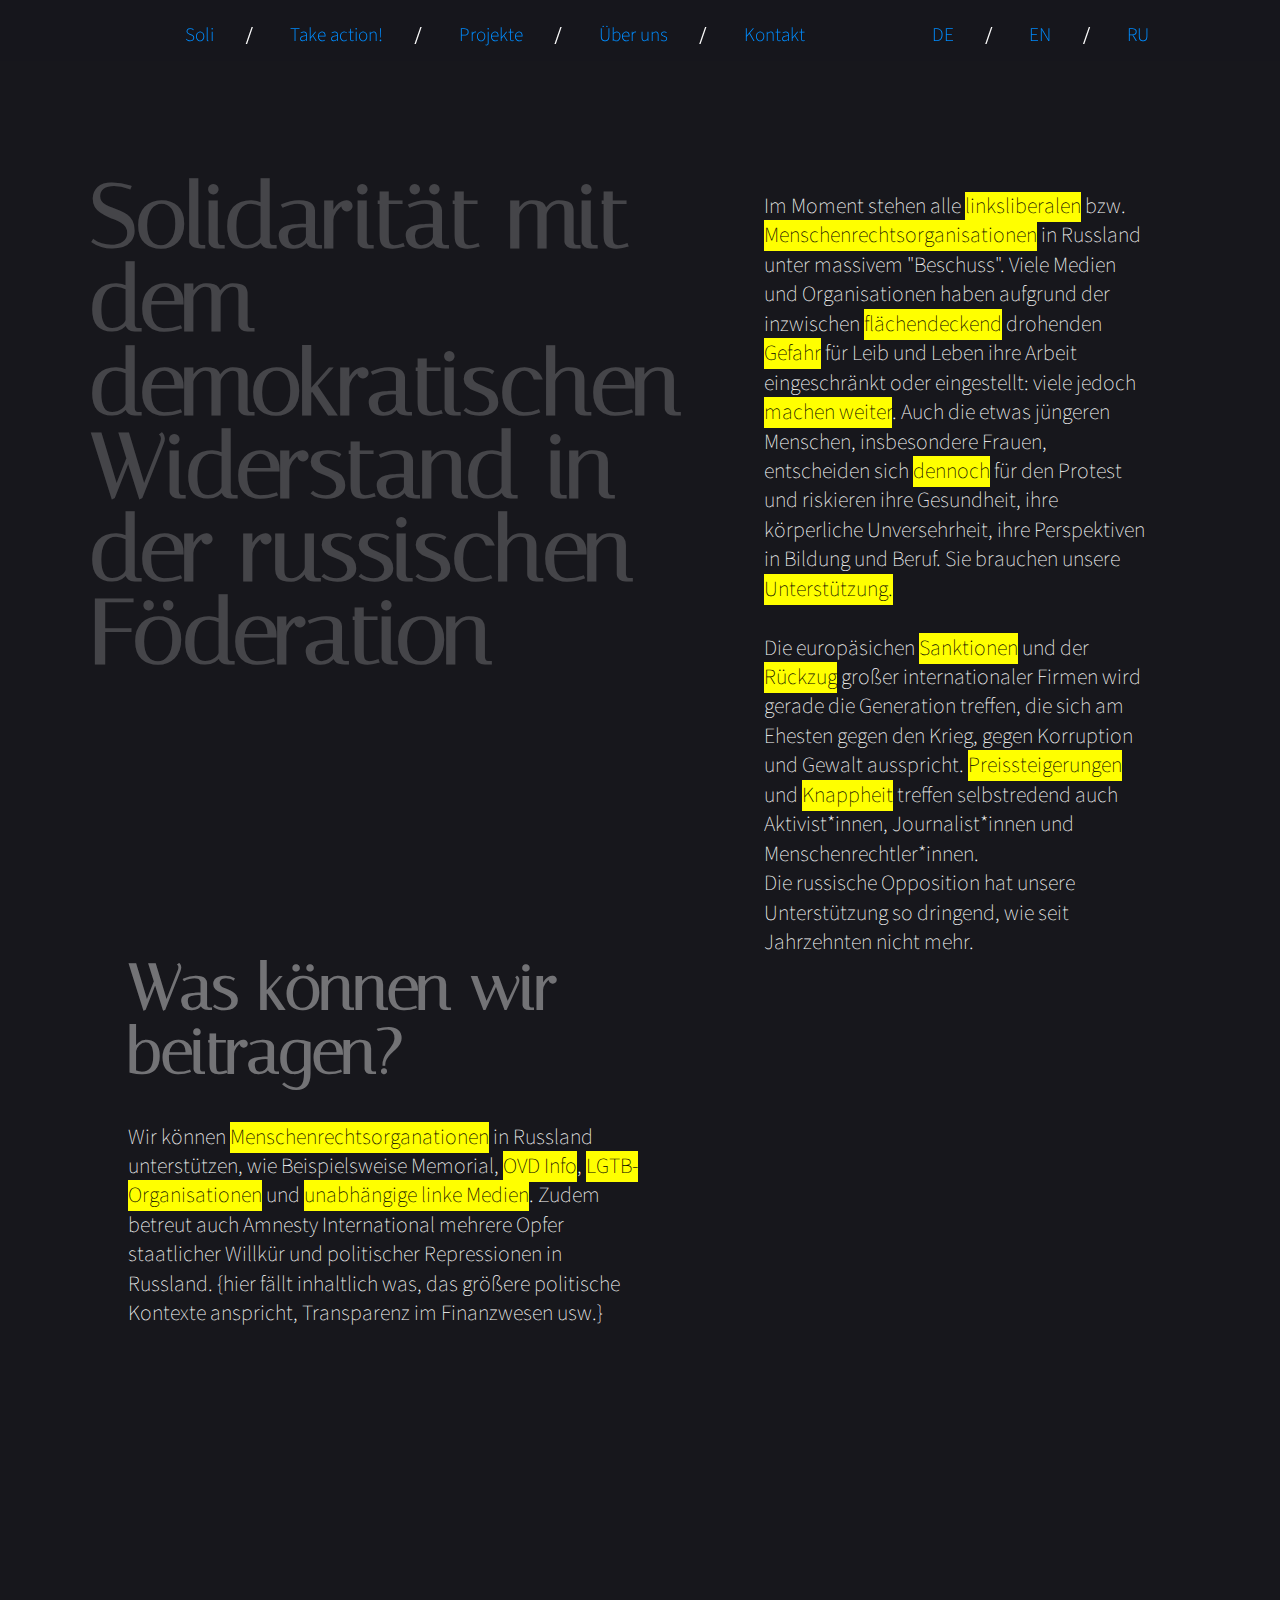
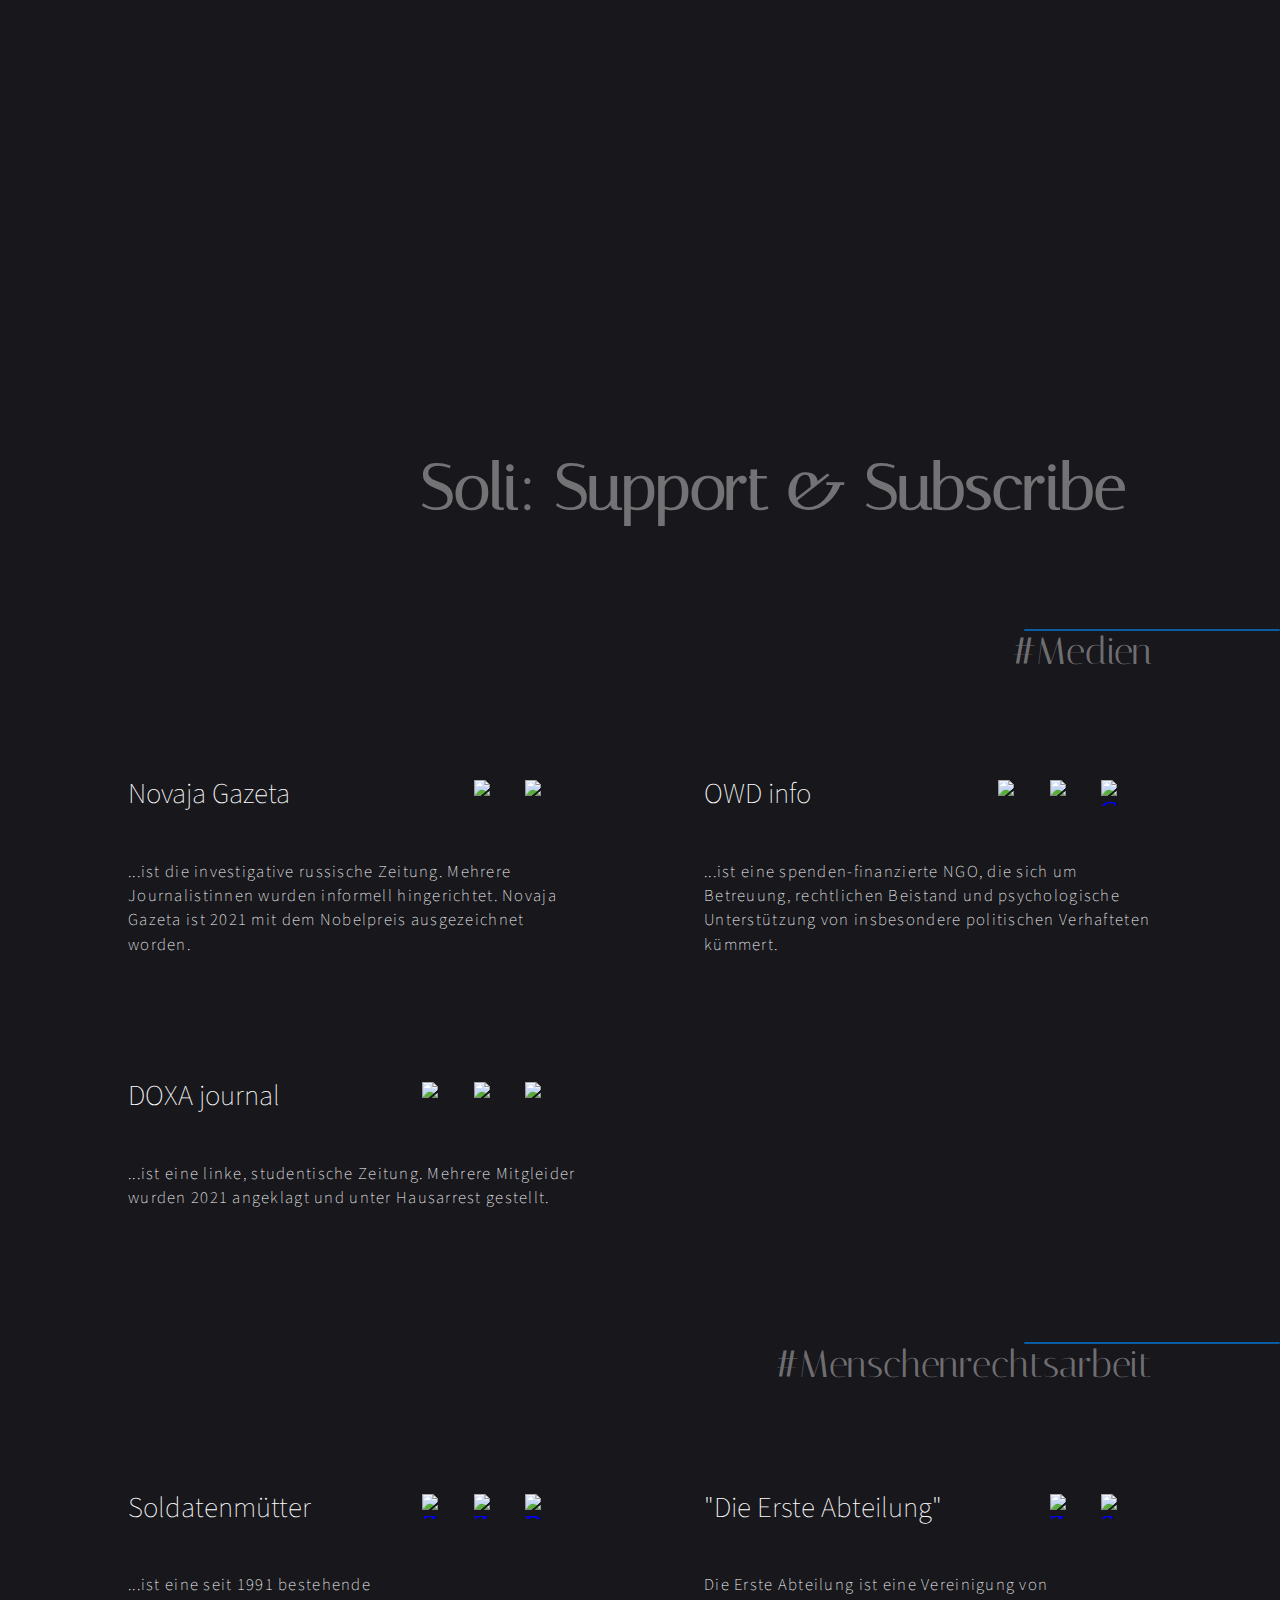
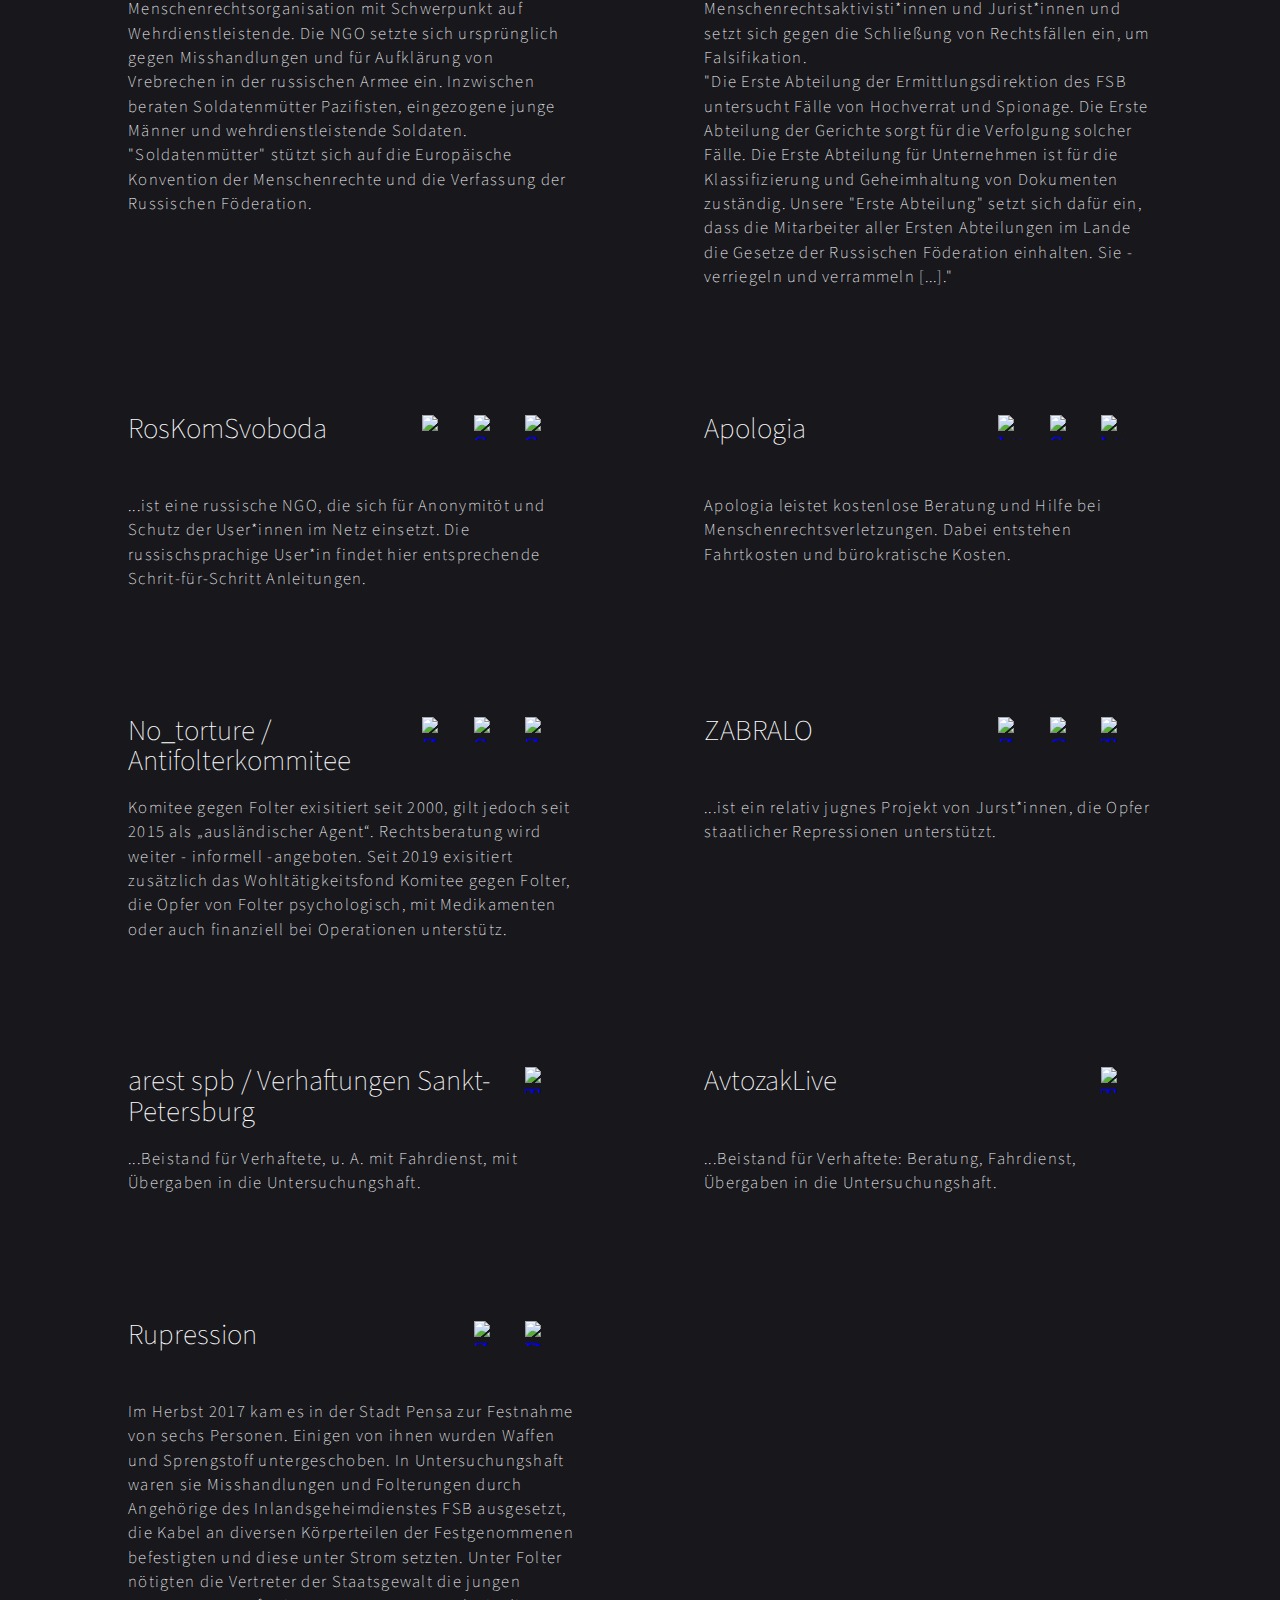
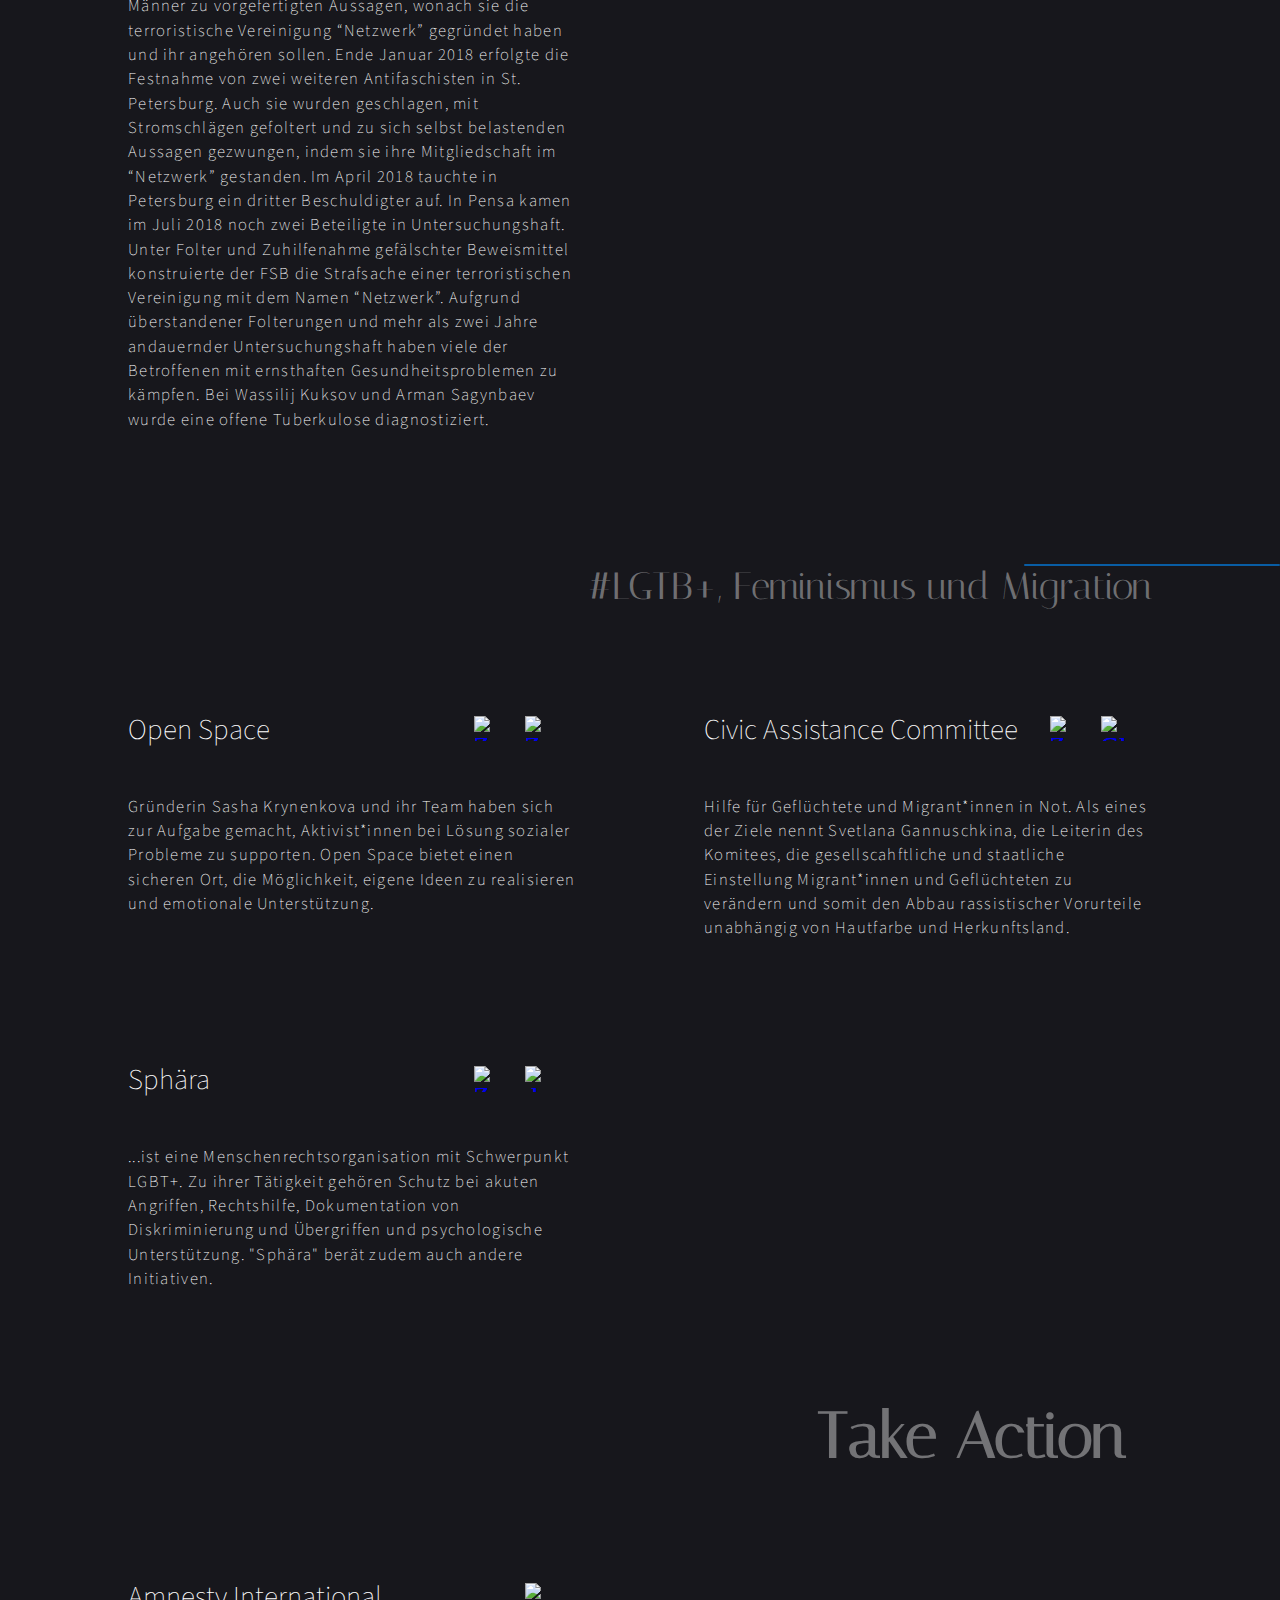
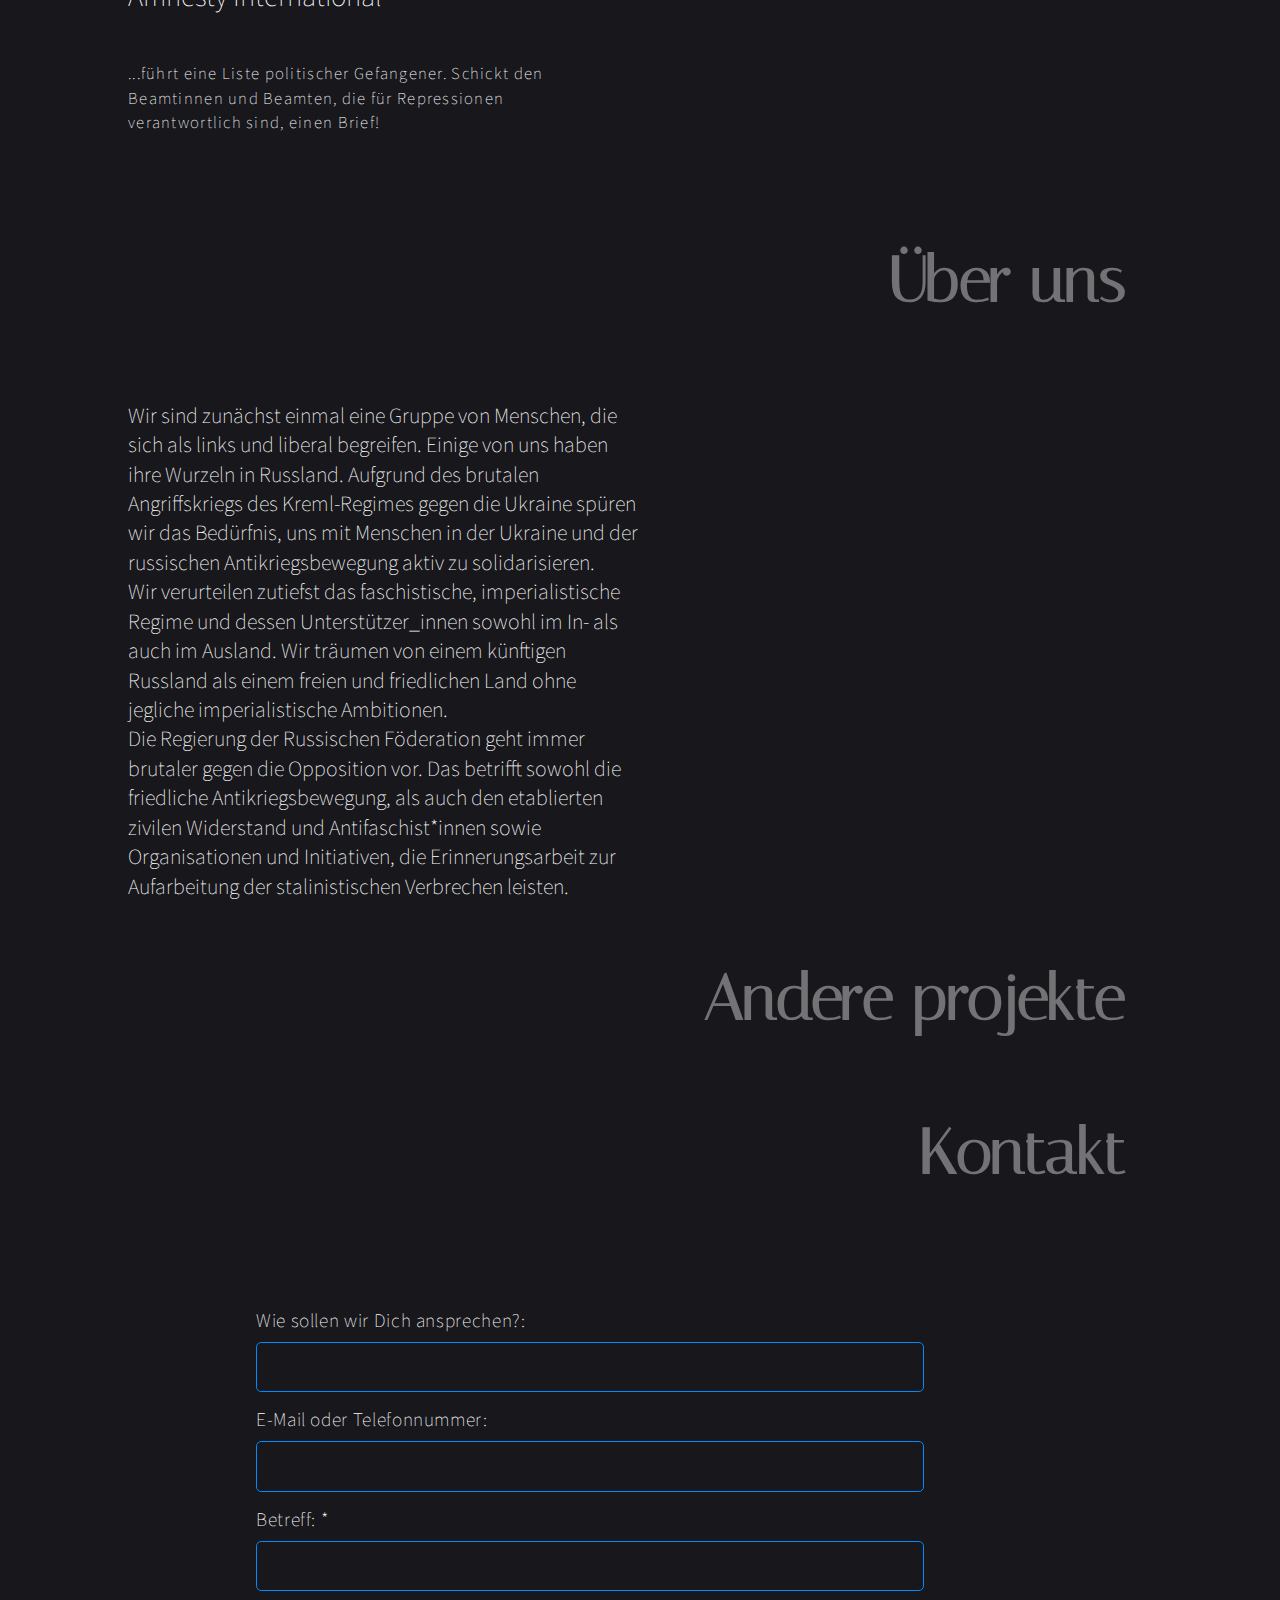
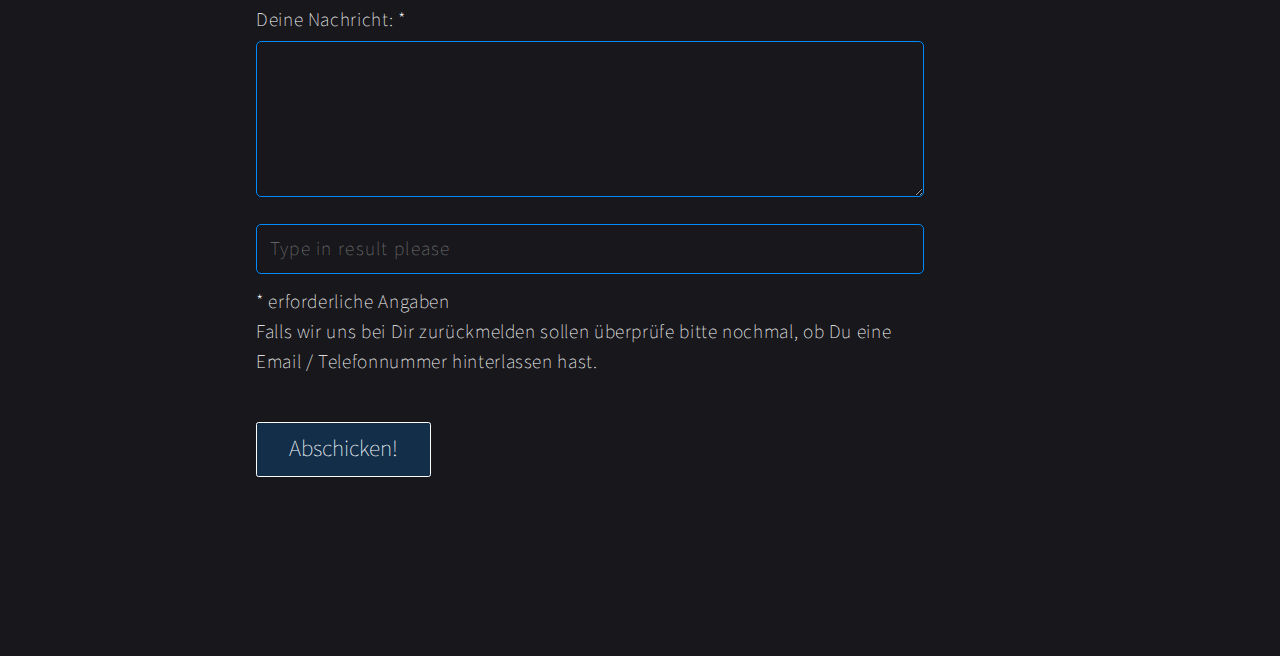
==== commit af2f6f52: ""Supp..." ersetzt durch "soli" + .btn in css" ====
--- a/index.html
+++ b/index.html
@@ -1,499 +1,524 @@
 <!DOCTYPE html>
-<html lang="en"><head><meta http-equiv="Content-Type" content="text/html; charset=UTF-8">
-    <meta http-equiv="X-UA-Compatible" content="IE=edge">
-    <meta name="viewport" content="width=device-width, initial-scale=1.0">
-    <title>Support Russian Freedom &amp; Antiwar movenment</title>
-    <link href="./CSS/style.css" rel="stylesheet">
+<html lang="en">
+    <head>
+        <meta http-equiv="Content-Type" content="text/html; charset=UTF-8">
+        <meta http-equiv="X-UA-Compatible" content="IE=edge">
+        <meta name="viewport" content="width=device-width, initial-scale=1.0">
+        <title>Support Russian Freedom &amp; Antiwar movenment</title>
+        <link href="./CSS/style.css" rel="stylesheet">
+        <script type="text/javascript" src="JS/src/translator.js"></script>
+        <script type="text/javascript" src="JS/src/captcha.js"></script>
+        <script type="text/javascript" src="JS/src/jquery-3.6.0.min.js"></script>
+        <script type="text/javascript" src="JS/index.js"></script>
     </head>
-        <body>
-            <div id="NavBar">
-                <div id="NavBarDiv">
-                    <a class="NavButton" id="support_and_subscribe_button" href="./index.html#support_and_subscribe">Soli</a>
-                    <div class="slash">/</div>
-                    <a class="NavButton" id="take_action_button" href="./index.html#take_action">Take action!</a>
-                    <div class="slash">/</div>
-                    <a class="NavButton" id="other_projects_button" href="./index.html#other_projects">Projekte</a>
-                    <div class="slash">/</div>
-                    <a class="NavButton" id="about_us_button" href="./index.html#about_us">Über uns</a>
-                    <div class="slash">/</div>
-                    <a class="NavButton" id="contact_button" href="./index.html#contact">Kontakt</a>
-
-                    <div class="spacer"></div>
-
-                    <a class="NavButton inactive" id="DE" href="./index.html#about_us">DE</a>
-                    <div class="slash">/</div>
-                    <a class="NavButton inactive" id="EN" href="./index.html#contact">EN</a>
-                    <div class="slash">/</div>
-                    <a class="NavButton inactive" id="RU" href="./index.html#contact">RU</a>
-
-                    <a href="./index.html" class="small_icon">
-                        <img alt="BurgerMenu src=" icons="" burger"="" id="burger">
-                    </a>
-
-                </div>
-            </div>
-
-            <section id="Splash">
-
-                <div class="first"><h1>Solidarität mit dem demokratischen Widerstand in der russischen Föderation</h1></div>
-
-                <div class="right">
-                    <div class="default">Im Moment stehen alle <mark>linksliberalen</mark> bzw. <mark>Menschenrechtsorganisationen</mark> in Russland unter massivem "Beschuss". Viele Medien und Organisationen haben aufgrund der inzwischen <mark> flächendeckend</mark> drohenden <mark>Gefahr</mark> für Leib und Leben ihre Arbeit eingeschränkt oder eingestellt: viele jedoch <mark>machen weiter</mark>. Auch die etwas jüngeren Menschen, insbesondere Frauen, entscheiden sich <mark>dennoch</mark> für den Protest und riskieren ihre Gesundheit, ihre körperliche Unversehrheit, ihre Perspektiven in Bildung und Beruf. Sie brauchen unsere <mark>Unterstützung.</mark><br><br></div>
-                    <div class="default">Die europäsichen <mark>Sanktionen</mark> und der <mark>Rückzug</mark> großer internationaler Firmen wird gerade die Generation treffen, die sich am Ehesten gegen den Krieg, gegen Korruption und Gewalt ausspricht. <mark>Preissteigerungen</mark> und <mark>Knappheit</mark> treffen selbstredend auch Aktivist*innen, Journalist*innen und Menschenrechtler*innen.</div>
-                    <div class="default">Die russische Opposition hat unsere Unterstützung so dringend, wie seit Jahrzehnten nicht mehr.</div>
-                </div>
-
-                <div class="third" id="what_can_i_do">
-                    <h2>Was können wir beitragen?</h2>
-                    <div class="default">
-                        Wir können <mark>Menschenrechtsorganationen</mark> in Russland unterstützen, wie Beispielsweise Memorial, <mark>OVD Info</mark>, <mark>LGTB-Organisationen</mark> und <mark>unabhängige linke Medien</mark>. Zudem betreut auch Amnesty International mehrere Opfer staatlicher Willkür und politischer Repressionen in Russland. {hier fällt inhaltlich was, das größere politische Kontexte anspricht, Transparenz im Finanzwesen usw.}
-
-            </div></div></section> <!--Splash-->
-
-            <section id="support_and_subscribe">
-                <h2>Soli: Support &amp; Subscribe</h2>
-
-                <!--Medien-->
-                <div class="structure">
-                    <div class="line"></div>
-                    <h3>#Medien</h3>
-                </div>
-
-                <div class="two_columns_grid">
-
-                    <!--Nowaya-->
-                    <div class="card">
-                        <div class="name"><h4>Novaja Gazeta</h4></div>
-                        <div class="links flex_row_right">
-                            <a href="https://www.instagram.com/novayagazeta/" class="small_icon">
-                                <img alt="zum Instagram-Profil" src="./icons/instagram_blue.svg" class="small_icon blue">
-                                <img alt="zum Instagram-Profil" src="./icons/instagram_pink.svg" class="small_icon pink">
-                            </a>
-                            <a href="https://t.me/novaya_pishet" class="small_icon">
-                                <img alt="zum Telegramkanal" src="./icons/telegram_blue.svg" class="small_icon blue">
-                                <img alt="zum Telegramkanal" src="./icons/telegram_pink.svg" class="small_icon pink">
-                            </a>
-
-
-                        </div>
-                        <div class="explanation">
-                            <p class="small">
-                                ...ist die investigative russische Zeitung. Mehrere Journalistinnen wurden informell hingerichtet. Novaja Gazeta ist 2021 mit dem Nobelpreis ausgezeichnet worden.
-                            </p>
-                        </div>
-                    </div> <!--Card-->
-
-                    <!--OWD-->
-                    <div class="card">
-                        <div class="name"><h4>OWD info</h4></div>
-                        <div class="links flex_row_right">
-                            <a href="https://www.globalgiving.org/projects/ovd-info/" class="small_icon">
-                                <img alt="zur global giving Spendenplattform" src="./icons/donate_blue.svg" class="small_icon blue">
-                                <img alt="zur global giving Spendenplattform" src="./icons/donate_pink.svg" class="small_icon pink">
-                            </a>
-                            <a href="https://www.instagram.com/serenko_daria/" class="small_icon">
-                                <img alt="zum Instagram-Profil" src="./icons/instagram_blue.svg" class="small_icon blue">
-                                <img alt="zum Instagram-Profil" src="./icons/instagram_pink.svg" class="small_icon pink">
-                            </a>
-                            <a href="https://donate.ovdinfo.org/crypto#crypto-about" class="small_icon">
-                                <img alt="Crypro spenden" src="./icons/crypto_blue.svg" class="small_icon blue">
-                                <img alt="Crypto spenden" src="./icons/crypto_pink.svg" class="small_icon pink">
-                            </a>
-                        </div>
-                        <div class="explanation">
-                            <p class="small">
-                                ...ist eine spenden-finanzierte NGO, die sich um Betreuung, rechtlichen Beistand und psychologische Unterstützung von insbesondere politischen Verhafteten kümmert.
-                            </p>
-                        </div>
-                    </div> <!--Card-->
-
-                    <!--DOXA-->
-                    <div class="card">
-
-                        <div class="name"><h4>DOXA journal</h4></div>
-                        <div class="links flex_row_right">
-                            <a href="https://www.patreon.com/doxajournal" class="small_icon">
-                                <img alt="zur Patreon Spendenplattform" src="./icons/donate_blue.svg" class="small_icon blue">
-                                <img alt="zur Patreon Spendenplattform" src="./icons/donate_pink.svg" class="small_icon pink">
-                            </a>
-                            <a href="https://www.instagram.com/doxa_journal/" class="small_icon">
-                                <img alt="zum Instagram-Profil" src="./icons/instagram_blue.svg" class="small_icon blue">
-                                <img alt="zum Instagram-Profil" src="./icons/instagram_pink.svg" class="small_icon pink">
-                            </a><a href="https://t.me/doxajournal" class="small_icon">
-                                <img alt="zum Telegramkanal" src="./icons/telegram_blue.svg" class="small_icon blue">
-                                <img alt="zum Telegramkanal" src="./icons/telegram_pink.svg" class="small_icon pink">
-                            </a>
-                        </div>
-                        <div class="explanation">
-                            <p class="small">
-                                    ...ist eine linke, studentische Zeitung. Mehrere Mitgleider wurden 2021 angeklagt und unter Hausarrest gestellt.
-                            </p>
-                        </div>
-                    </div> <!--Card-->
-                </div>
-
-                <div class="structure">
-                    <div class="line"></div>
-                    <h3>#Menschenrechtsarbeit</h3>
-                </div>
-
-                <div class="two_columns_grid">
-
-                    <!--Soldatenmütter-->
-                    <div class="card">
-                        <div class="name"><h4>Soldatenmütter</h4></div>
-                        <div class="links flex_row_right">
-                            <a href="https://soldiersmothers.ru/" class="small_icon">
-                                <img alt="Zur Webseite" src="./icons/web_blue.svg" class="small_icon blue">
-                                <img alt="Zur Webseite" src="./icons/web_pink.svg" class="small_icon pink">
-                            </a>
-                            <a href="https://t.me/solmspb" class="small_icon">
-                                <img alt="Zum Telegramkanal" src="./icons/telegram_blue.svg" class="small_icon blue">
-                                <img alt="Zum Telegramkanal" src="./icons/telegram_pink.svg" class="small_icon pink">
-                            </a>
-                            <a href="https://soldiersmothers.ru/donate" class="small_icon">
-                                <img alt="Donate" src="./icons/donate_credit_blue.svg" class="small_icon blue">
-                                <img alt="Donate" src="./icons/donate_credit_pink.svg" class="small_icon pink">
-                            </a>
-
-                        </div>
-                        <div class="explanation">
-                            <p class="small">
-                                ...ist eine seit 1991 bestehende Menschenrechtsorganisation mit Schwerpunkt auf Wehrdienstleistende. Die NGO setzte sich ursprünglich gegen Misshandlungen und für Aufklärung von Vrebrechen in der russischen Armee ein. Inzwischen beraten Soldatenmütter Pazifisten, eingezogene junge Männer und wehrdienstleistende Soldaten. "Soldatenmütter" stützt sich auf die Europäische Konvention der Menschenrechte und die Verfassung der Russischen Föderation.
-                            </p>
-                        </div>
-                    </div> <!--Card-->
-
-                    <!--Die erste Abteilung-->
-                    <div class="card">
-                        <div class="name"><h4>"Die Erste Abteilung"</h4></div>
-                        <div class="links flex_row_right">
-                            <a href="https://dept.one/" class="small_icon">
-                                <img alt="Zur Webseite" src="./icons/web_blue.svg" class="small_icon blue">
-                                <img alt="Zur Webseite" src="./icons/web_pink.svg" class="small_icon pink">
-                            </a>
-                            <a href="https://dept.one/#donate" class="small_icon">
-                                <img alt="Spenden mit Crypro" src="./icons/crypto_blue.svg" class="small_icon blue">
-                                <img alt="Spenden mit Crypto" src="./icons/crypto_pink.svg" class="small_icon pink">
-                            </a>
-                        </div>
-                        <div class="explanation">
-                            <p class="small">
-                                Die Erste Abteilung ist eine Vereinigung von Menschenrechtsaktivisti*innen und Jurist*innen und setzt sich gegen die Schließung von Rechtsfällen ein, um Falsifikation. <br>
-                                "Die Erste Abteilung der Ermittlungsdirektion des FSB untersucht Fälle von Hochverrat und Spionage. Die Erste Abteilung der Gerichte sorgt für die Verfolgung solcher Fälle. Die Erste Abteilung für Unternehmen ist für die Klassifizierung und Geheimhaltung von Dokumenten zuständig. Unsere "Erste Abteilung" setzt sich dafür ein, dass die Mitarbeiter aller Ersten Abteilungen im Lande die Gesetze der Russischen Föderation einhalten. Sie -verriegeln und verrammeln [...]."
-                            </p>
-                        </div>
-                    </div> <!--Card-->
-
-                    <!--Die erste Abteilung-->
-                    <div class="card">
-                        <div class="name"><h4>RosKomSvoboda</h4></div>
-                        <div class="links flex_row_right">
-                            <a href="https://safe.roskomsvoboda.org/" class="small_icon">
-                                <img alt="zur Webseite" src="./icons/web_blue.svg" class="small_icon blue">
-                                <img alt="zur Webseite" src="./icons/web_pink.svg" class="small_icon pink">
-                            </a>
-                            <a href="https://donate.roskomsvoboda.org/?amount=100&amp;recurring=true" class="small_icon">
-                                    <img alt="Spenden mit Kreditkarte" src="./icons/donate_credit_blue.svg" class="small_icon blue">
-                                    <img alt="Spenden mit Kreditkarte" src="./icons/donate_credit_pink.svg" class="small_icon pink">
-                            </a>
-                            <a href="https://donate.roskomsvoboda.org/crypto/" class="small_icon">
-                                <img alt="Spenden mit Crypto" src="./icons/crypto_blue.svg" class="small_icon blue">
-                                <img alt="Spenden mit Crypto" src="./icons/crypto_pink.svg" class="small_icon pink">
-                        </a>
-                        </div>
-                        <div class="explanation">
-                            <p class="small">
-                                    ...ist eine russische NGO, die sich für Anonymitöt und Schutz der User*innen im Netz einsetzt. Die russischsprachige User*in findet hier entsprechende Schrit-für-Schritt Anleitungen.
-                            </p>
-                        </div>
-                    </div> <!--Card-->
-
-                    <!--Apologia-->
-                    <div class="card">
-                        <div class="name"><h4>Apologia</h4></div>
-                        <div class="links flex_row_right">
-                            <a href="https://apologia.pro/" class="small_icon">
-                                <img alt="https://apologia.pro/" src="./icons/web_blue.svg" class="small_icon blue">
-                                <img alt="https://apologia.pro/" src="./icons/web_pink.svg" class="small_icon pink">
-                            </a>
-                            <a href="https://apologia.pro/" class="small_icon">
+    <body>
+    <div id="NavBar">
+        <div id="NavBarDiv">
+                <span class="small_icon">
+                    <img alt="close" src="Icons/close.svg" id="close">
+                </span>
+            <a class="NavButton" id="soli_button" data-i18n="nav.support_and_suscribe" href="#soli">Soli</a>
+            <div class="slash">/</div>
+            <a class="NavButton" id="take_action_button" data-i18n="nav.take_action" href="#take_action">Take action!</a>
+            <div class="slash">/</div>
+            <a class="NavButton" id="other_projects_button" data-i18n="nav.other_projects" href="#other_projects">Projekte</a>
+            <div class="slash">/</div>
+            <a class="NavButton" id="about_us_button" data-i18n="nav.about_us" href="#about_us">Über uns</a>
+            <div class="slash">/</div>
+            <a class="NavButton" id="contact_button" data-i18n="nav.contact" href="#contact">Kontakt</a>
+
+            <div class="spacer"></div>
+
+            <a class="NavButton translateButton" id="DE" data-lang="de">DE</a>
+            <div class="slash">/</div>
+            <a class="NavButton translateButton" id="EN" data-lang="en">EN</a>
+            <div class="slash">/</div>
+            <a class="NavButton translateButton" id="RU" data-lang="ru">RU</a>
+        </div>
+        <span class="small_icon">
+                <img alt="BurgerMenu" src="Icons/Burger.svg" id="burger">
+            </span>
+    </div>
+
+    <section id="splash">
+
+        <div class="first"><h1 data-i18n="splash.first">Solidarität mit dem demokratischen Widerstand in der russischen Föderation</h1></div>
+
+        <div class="right">
+            <div class="default" data-i18n="splash.right.first">Im Moment stehen alle <mark>linksliberalen</mark> bzw. <mark>Menschenrechtsorganisationen</mark> in Russland unter massivem "Beschuss". Viele Medien und Organisationen haben aufgrund der inzwischen <mark> flächendeckend</mark> drohenden <mark>Gefahr</mark> für Leib und Leben ihre Arbeit eingeschränkt oder eingestellt: viele jedoch <mark>machen weiter</mark>. Auch die etwas jüngeren Menschen, insbesondere Frauen, entscheiden sich <mark>dennoch</mark> für den Protest und riskieren ihre Gesundheit, ihre körperliche Unversehrheit, ihre Perspektiven in Bildung und Beruf. Sie brauchen unsere <mark>Unterstützung.</mark></br></br></div>
+            <div class="default" data-i18n="splash.right.second">Die europäsichen <mark>Sanktionen</mark> und der <mark>Rückzug</mark> großer internationaler Firmen wird gerade die Generation treffen, die sich am Ehesten gegen den Krieg, gegen Korruption und Gewalt ausspricht. <mark>Preissteigerungen</mark> und <mark>Knappheit</mark> treffen selbstredend auch Aktivist*innen, Journalist*innen und Menschenrechtler*innen.</div>
+            <div class="default" data-i18n="splash.right.third">Die russische Opposition hat unsere Unterstützung so dringend, wie seit Jahrzehnten nicht mehr.</div>
+        </div>
+
+        <div class="third" id="what_can_i_do">
+            <h2 data-i18n="splash.third.what_can_i_do">Was können wir beitragen?</h2>
+            <div class="default" data-i18n="splash.third.default">
+                Wir können <mark>Menschenrechtsorganationen</mark> in Russland unterstützen, wie Beispielsweise Memorial, <mark>OVD Info</mark>, <mark>LGTB-Organisationen</mark> und <mark>unabhängige linke Medien</mark>. Zudem betreut auch Amnesty International mehrere Opfer staatlicher Willkür und politischer Repressionen in Russland. {hier fällt inhaltlich was, das größere politische Kontexte anspricht, Transparenz im Finanzwesen usw.}
+            </div>
+        </div>
+    </section> <!--Splash-->
+
+        <section id="soli">
+            <h2>Soli: Support &amp; Subscribe</h2>
+
+            <!--Medien-->
+            <div class="structure">
+                <div class="line"></div>
+                <h3>#Medien</h3>
+            </div>
+
+            <div class="two_columns_grid">
+
+                <!--Nowaya-->
+                <div class="card">
+                    <div class="name"><h4>Novaja Gazeta</h4></div>
+                    <div class="links flex_row_right">
+                        <a href="https://www.instagram.com/novayagazeta/" class="small_icon">
+                            <img alt="zum Instagram-Profil" src="./icons/instagram_blue.svg" class="small_icon blue">
+                            <img alt="zum Instagram-Profil" src="./icons/instagram_pink.svg" class="small_icon pink">
+                        </a>
+                        <a href="https://t.me/novaya_pishet" class="small_icon">
+                            <img alt="zum Telegramkanal" src="./icons/telegram_blue.svg" class="small_icon blue">
+                            <img alt="zum Telegramkanal" src="./icons/telegram_pink.svg" class="small_icon pink">
+                        </a>
+
+
+                    </div>
+                    <div class="explanation">
+                        <p class="small">
+                            ...ist die investigative russische Zeitung. Mehrere Journalistinnen wurden informell hingerichtet. Novaja Gazeta ist 2021 mit dem Nobelpreis ausgezeichnet worden.
+                        </p>
+                    </div>
+                </div> <!--Card-->
+
+                <!--OWD-->
+                <div class="card">
+                    <div class="name"><h4>OWD info</h4></div>
+                    <div class="links flex_row_right">
+                        <a href="https://www.globalgiving.org/projects/ovd-info/" class="small_icon">
+                            <img alt="zur global giving Spendenplattform" src="./icons/donate_blue.svg" class="small_icon blue">
+                            <img alt="zur global giving Spendenplattform" src="./icons/donate_pink.svg" class="small_icon pink">
+                        </a>
+                        <a href="https://www.instagram.com/serenko_daria/" class="small_icon">
+                            <img alt="zum Instagram-Profil" src="./icons/instagram_blue.svg" class="small_icon blue">
+                            <img alt="zum Instagram-Profil" src="./icons/instagram_pink.svg" class="small_icon pink">
+                        </a>
+                        <a href="https://donate.ovdinfo.org/crypto#crypto-about" class="small_icon">
+                            <img alt="Crypro spenden" src="./icons/crypto_blue.svg" class="small_icon blue">
+                            <img alt="Crypto spenden" src="./icons/crypto_pink.svg" class="small_icon pink">
+                        </a>
+                    </div>
+                    <div class="explanation">
+                        <p class="small">
+                            ...ist eine spenden-finanzierte NGO, die sich um Betreuung, rechtlichen Beistand und psychologische Unterstützung von insbesondere politischen Verhafteten kümmert.
+                        </p>
+                    </div>
+                </div> <!--Card-->
+
+                <!--DOXA-->
+                <div class="card">
+
+                    <div class="name"><h4>DOXA journal</h4></div>
+                    <div class="links flex_row_right">
+                        <a href="https://www.patreon.com/doxajournal" class="small_icon">
+                            <img alt="zur Patreon Spendenplattform" src="./icons/donate_blue.svg" class="small_icon blue">
+                            <img alt="zur Patreon Spendenplattform" src="./icons/donate_pink.svg" class="small_icon pink">
+                        </a>
+                        <a href="https://www.instagram.com/doxa_journal/" class="small_icon">
+                            <img alt="zum Instagram-Profil" src="./icons/instagram_blue.svg" class="small_icon blue">
+                            <img alt="zum Instagram-Profil" src="./icons/instagram_pink.svg" class="small_icon pink">
+                        </a><a href="https://t.me/doxajournal" class="small_icon">
+                            <img alt="zum Telegramkanal" src="./icons/telegram_blue.svg" class="small_icon blue">
+                            <img alt="zum Telegramkanal" src="./icons/telegram_pink.svg" class="small_icon pink">
+                        </a>
+                    </div>
+                    <div class="explanation">
+                        <p class="small">
+                                ...ist eine linke, studentische Zeitung. Mehrere Mitgleider wurden 2021 angeklagt und unter Hausarrest gestellt.
+                        </p>
+                    </div>
+                </div> <!--Card-->
+            </div>
+
+            <div class="structure">
+                <div class="line"></div>
+                <h3>#Menschenrechtsarbeit</h3>
+            </div>
+
+            <div class="two_columns_grid">
+
+                <!--Soldatenmütter-->
+                <div class="card">
+                    <div class="name"><h4>Soldatenmütter</h4></div>
+                    <div class="links flex_row_right">
+                        <a href="https://soldiersmothers.ru/" class="small_icon">
+                            <img alt="Zur Webseite" src="./icons/web_blue.svg" class="small_icon blue">
+                            <img alt="Zur Webseite" src="./icons/web_pink.svg" class="small_icon pink">
+                        </a>
+                        <a href="https://t.me/solmspb" class="small_icon">
+                            <img alt="Zum Telegramkanal" src="./icons/telegram_blue.svg" class="small_icon blue">
+                            <img alt="Zum Telegramkanal" src="./icons/telegram_pink.svg" class="small_icon pink">
+                        </a>
+                        <a href="https://soldiersmothers.ru/donate" class="small_icon">
+                            <img alt="Donate" src="./icons/donate_credit_blue.svg" class="small_icon blue">
+                            <img alt="Donate" src="./icons/donate_credit_pink.svg" class="small_icon pink">
+                        </a>
+
+                    </div>
+                    <div class="explanation">
+                        <p class="small">
+                            ...ist eine seit 1991 bestehende Menschenrechtsorganisation mit Schwerpunkt auf Wehrdienstleistende. Die NGO setzte sich ursprünglich gegen Misshandlungen und für Aufklärung von Vrebrechen in der russischen Armee ein. Inzwischen beraten Soldatenmütter Pazifisten, eingezogene junge Männer und wehrdienstleistende Soldaten. "Soldatenmütter" stützt sich auf die Europäische Konvention der Menschenrechte und die Verfassung der Russischen Föderation.
+                        </p>
+                    </div>
+                </div> <!--Card-->
+
+                <!--Die erste Abteilung-->
+                <div class="card">
+                    <div class="name"><h4>"Die Erste Abteilung"</h4></div>
+                    <div class="links flex_row_right">
+                        <a href="https://dept.one/" class="small_icon">
+                            <img alt="Zur Webseite" src="./icons/web_blue.svg" class="small_icon blue">
+                            <img alt="Zur Webseite" src="./icons/web_pink.svg" class="small_icon pink">
+                        </a>
+                        <a href="https://dept.one/#donate" class="small_icon">
+                            <img alt="Spenden mit Crypro" src="./icons/crypto_blue.svg" class="small_icon blue">
+                            <img alt="Spenden mit Crypto" src="./icons/crypto_pink.svg" class="small_icon pink">
+                        </a>
+                    </div>
+                    <div class="explanation">
+                        <p class="small">
+                            Die Erste Abteilung ist eine Vereinigung von Menschenrechtsaktivisti*innen und Jurist*innen und setzt sich gegen die Schließung von Rechtsfällen ein, um Falsifikation. <br>
+                            "Die Erste Abteilung der Ermittlungsdirektion des FSB untersucht Fälle von Hochverrat und Spionage. Die Erste Abteilung der Gerichte sorgt für die Verfolgung solcher Fälle. Die Erste Abteilung für Unternehmen ist für die Klassifizierung und Geheimhaltung von Dokumenten zuständig. Unsere "Erste Abteilung" setzt sich dafür ein, dass die Mitarbeiter aller Ersten Abteilungen im Lande die Gesetze der Russischen Föderation einhalten. Sie -verriegeln und verrammeln [...]."
+                        </p>
+                    </div>
+                </div> <!--Card-->
+
+                <!--Die erste Abteilung-->
+                <div class="card">
+                    <div class="name"><h4>RosKomSvoboda</h4></div>
+                    <div class="links flex_row_right">
+                        <a href="https://safe.roskomsvoboda.org/" class="small_icon">
+                            <img alt="zur Webseite" src="./icons/web_blue.svg" class="small_icon blue">
+                            <img alt="zur Webseite" src="./icons/web_pink.svg" class="small_icon pink">
+                        </a>
+                        <a href="https://donate.roskomsvoboda.org/?amount=100&amp;recurring=true" class="small_icon">
                                 <img alt="Spenden mit Kreditkarte" src="./icons/donate_credit_blue.svg" class="small_icon blue">
                                 <img alt="Spenden mit Kreditkarte" src="./icons/donate_credit_pink.svg" class="small_icon pink">
-                            </a>
-                            <a href="https://t.me/ApologiaHelp" class="small_icon">
-                                <img alt="https://apologia.pro/" src="./icons/telegram_blue.svg" class="small_icon blue">
-                                <img alt="https://apologia.pro/" src="./icons/telegram_pink.svg" class="small_icon pink">
-                            </a>
-
-
-                        </div>
-                        <div class="explanation">
-                            <p class="small">
-                                Apologia leistet kostenlose Beratung und Hilfe bei Menschenrechtsverletzungen. Dabei entstehen Fahrtkosten und bürokratische Kosten.
-                            </p>
-                        </div>
-                    </div> <!--Card-->
-
-                    <!--no_torture-->
-                    <div class="card">
-                        <div class="name"><h4>No_torture /<br> Antifolterkommitee</h4></div>
-                        <div class="links flex_row_right">
-                            <a href="https://taplink.cc/no_torture" class="small_icon">
-                                <img alt="Zur Übersicht" src="./icons/web_blue.svg" class="small_icon blue">
-                                <img alt="Zur Übersicht" src="./icons/web_pink.svg" class="small_icon pink">
-                            </a>
-                            <a href="https://nuzhnapomosh.ru/funds/komitet-protiv-pytok/" class="small_icon">
-                                <img alt="Spenden mit Kreditkarte" src="./icons/donate_credit_blue.svg" class="small_icon blue">
-                                <img alt="Spenden mit Kreditkarte" src="./icons/donate_credit_pink.svg" class="small_icon pink">
-                            </a>
-                            <a href="https://t.me/against_torture" class="small_icon">
-                                <img alt="Zum Telegramkanal" src="./icons/telegram_blue.svg" class="small_icon blue">
-                                <img alt="Zum Telegramkanal" src="./icons/telegram_pink.svg" class="small_icon pink">
-                            </a>
-
-                        </div>
-                        <div class="explanation">
-                            <p class="small">
-                                Komitee gegen Folter exisitiert seit 2000, gilt jedoch seit 2015 als „ausländischer Agent“. Rechtsberatung wird weiter - informell -angeboten. Seit 2019 exisitiert zusätzlich das Wohltätigkeitsfond Komitee gegen Folter, die Opfer von Folter psychologisch, mit Medikamenten oder auch finanziell bei Operationen unterstütz.
-                            </p>
-                        </div>
-                    </div> <!--Card-->
-
-                    <!--ZABRALO-->
-                    <div class="card">
-                        <div class="name"><h4>ZABRALO</h4></div>
-                        <div class="links flex_row_right">
-                            <a href="https://zabralo.me/" class="small_icon">
-                                <img alt="Zur Webseite" src="./icons/web_blue.svg" class="small_icon blue">
-                                <img alt="Zur Webseite" src="./icons/web_pink.svg" class="small_icon pink">
-                            </a>
-                            <a href="https://zabralo.me/#rec436031795" class="small_icon">
-                                <img alt="Crypto spenden" src="./icons/crypto_blue.svg" class="small_icon blue">
-                                <img alt="Crypto spenden" src="./icons/crypto_pink.svg" class="small_icon pink">
-                            </a>
-                            <a href="https://t.me/zabralohelp" class="small_icon">
-                                <img alt="Telegram" src="./icons/telegram_blue.svg" class="small_icon blue">
-                                <img alt="Telegram" src="./icons/telegram_pink.svg" class="small_icon pink">
-                            </a>
-
-                        </div>
-                        <div class="explanation">
-                            <p class="small">
-                                    ...ist ein relativ jugnes Projekt von Jurst*innen, die Opfer staatlicher Repressionen unterstützt.
-                            </p>
-                        </div>
-                    </div> <!--Card-->
-
-                    <!--arest spb-->
-                    <div class="card">
-                        <div class="name"><h4>arest spb / Verhaftungen Sankt-Petersburg</h4></div>
-                        <div class="links flex_row_right">
-                            <a href="https://t.me/arestspb/971" class="small_icon">
-                                <img alt="Telegramkanal" src="./icons/telegram_blue.svg" class="small_icon blue">
-                                <img alt="Telegramkanal" src="./icons/telegram_pink.svg" class="small_icon pink">
-                            </a>
-
-                        </div>
-                        <div class="explanation">
-                            <p class="small">
-                                ...Beistand für Verhaftete, u. A. mit Fahrdienst, mit Übergaben in die Untersuchungshaft.
-                            </p>
-                        </div>
-                    </div> <!--Card-->
-
-                    <!--Avtozak Live-->
-                    <div class="card">
-                        <div class="name"><h4>AvtozakLive</h4></div>
-                        <div class="links flex_row_right">
-                            <a href="https://t.me/avtozaklive" class="small_icon">
-                                <img alt="Telegramkanal" src="./icons/telegram_blue.svg" class="small_icon blue">
-                                <img alt="Telegramkanal" src="./icons/telegram_pink.svg" class="small_icon pink">
-                            </a>
-
-                        </div>
-                        <div class="explanation">
-                            <p class="small">
-                                ...Beistand für Verhaftete: Beratung, Fahrdienst, Übergaben in die Untersuchungshaft.
-                            </p>
-                        </div>
-                    </div> <!--Card-->
-
-                    <!--Rupression-->
-                    <div class="card">
-                        <div class="name"><h4>Rupression</h4></div>
-                        <div class="links flex_row_right">
-                            <a href="https://rupression.com/" class="small_icon">
-                                <img alt="Zur Webseite" src="./icons/web_blue.svg" class="small_icon blue">
-                                <img alt="Zur Webseite" src="./icons/web_pink.svg" class="small_icon pink">
-                            </a>
-                            <a href="https://rupression.com/en/support/" class="small_icon">
-                                <img alt="Donate" src="./icons/crypto_blue.svg" class="small_icon blue">
-                                <img alt="Donate" src="./icons/crypto_pink.svg" class="small_icon pink">
-                            </a>
-
-                        </div>
-                        <div class="explanation">
-                            <p class="small">
-                                Im Herbst 2017 kam es in der Stadt Pensa zur Festnahme von sechs Personen. Einigen von ihnen wurden Waffen und Sprengstoff untergeschoben. In Untersuchungshaft waren sie Misshandlungen und Folterungen durch Angehörige des Inlandsgeheimdienstes FSB ausgesetzt, die Kabel an diversen Körperteilen der Festgenommenen befestigten und diese unter Strom setzten. Unter Folter nötigten die Vertreter der Staatsgewalt die jungen Männer zu vorgefertigten Aussagen, wonach sie die terroristische Vereinigung “Netzwerk” gegründet haben und ihr angehören sollen. Ende Januar 2018 erfolgte die Festnahme von zwei weiteren Antifaschisten in St. Petersburg. Auch sie wurden geschlagen, mit Stromschlägen gefoltert und zu sich selbst belastenden Aussagen gezwungen, indem sie ihre Mitgliedschaft im “Netzwerk” gestanden. Im April 2018 tauchte in Petersburg ein dritter Beschuldigter auf. In Pensa kamen im Juli 2018 noch zwei Beteiligte in Untersuchungshaft. Unter Folter und Zuhilfenahme gefälschter Beweismittel konstruierte der FSB die Strafsache einer terroristischen Vereinigung mit dem Namen “Netzwerk”. Aufgrund überstandener Folterungen und mehr als zwei Jahre andauernder Untersuchungshaft haben viele der Betroffenen mit ernsthaften Gesundheitsproblemen zu kämpfen. Bei Wassilij Kuksov und Arman Sagynbaev wurde eine offene Tuberkulose diagnostiziert.
-                            </p>
-                        </div>
-                    </div> <!--Card-->
-
-                    <!--EXAMPLE CARD
-                    <div class="card">
-                        <div class="name"><h4>[]</h4></div>
-                        <div class="links flex_row_right">
-                            <a href="[webadress]" class="small_icon">
-                                <img alt="Zur Webseite" src="Icons/web_blue.svg" class="small_icon blue">
-                                <img alt="Zur Webseite" src="Icons/web_pink.svg" class="small_icon pink">
-                            </a>
-                            <a href="[webadress]" class="small_icon">
-                                <img alt="[]" src="Icons/[]blue.svg" class="small_icon blue">
-                                <img alt="[]" src="Icons/[]pink.svg" class="small_icon pink">
-                            </a>
-
-                        </div>
-                        <div class="explanation">
-                            <p class="small">
-                                    [Explanation]
-                            </p>
-                        </div>
-                    </div> <!--Card-->
+                        </a>
+                        <a href="https://donate.roskomsvoboda.org/crypto/" class="small_icon">
+                            <img alt="Spenden mit Crypto" src="./icons/crypto_blue.svg" class="small_icon blue">
+                            <img alt="Spenden mit Crypto" src="./icons/crypto_pink.svg" class="small_icon pink">
+                    </a>
+                    </div>
+                    <div class="explanation">
+                        <p class="small">
+                                ...ist eine russische NGO, die sich für Anonymitöt und Schutz der User*innen im Netz einsetzt. Die russischsprachige User*in findet hier entsprechende Schrit-für-Schritt Anleitungen.
+                        </p>
+                    </div>
+                </div> <!--Card-->
+
+                <!--Apologia-->
+                <div class="card">
+                    <div class="name"><h4>Apologia</h4></div>
+                    <div class="links flex_row_right">
+                        <a href="https://apologia.pro/" class="small_icon">
+                            <img alt="https://apologia.pro/" src="./icons/web_blue.svg" class="small_icon blue">
+                            <img alt="https://apologia.pro/" src="./icons/web_pink.svg" class="small_icon pink">
+                        </a>
+                        <a href="https://apologia.pro/" class="small_icon">
+                            <img alt="Spenden mit Kreditkarte" src="./icons/donate_credit_blue.svg" class="small_icon blue">
+                            <img alt="Spenden mit Kreditkarte" src="./icons/donate_credit_pink.svg" class="small_icon pink">
+                        </a>
+                        <a href="https://t.me/ApologiaHelp" class="small_icon">
+                            <img alt="https://apologia.pro/" src="./icons/telegram_blue.svg" class="small_icon blue">
+                            <img alt="https://apologia.pro/" src="./icons/telegram_pink.svg" class="small_icon pink">
+                        </a>
+
+
+                    </div>
+                    <div class="explanation">
+                        <p class="small">
+                            Apologia leistet kostenlose Beratung und Hilfe bei Menschenrechtsverletzungen. Dabei entstehen Fahrtkosten und bürokratische Kosten.
+                        </p>
+                    </div>
+                </div> <!--Card-->
+
+                <!--no_torture-->
+                <div class="card">
+                    <div class="name"><h4>No_torture /<br> Antifolterkommitee</h4></div>
+                    <div class="links flex_row_right">
+                        <a href="https://taplink.cc/no_torture" class="small_icon">
+                            <img alt="Zur Übersicht" src="./icons/web_blue.svg" class="small_icon blue">
+                            <img alt="Zur Übersicht" src="./icons/web_pink.svg" class="small_icon pink">
+                        </a>
+                        <a href="https://nuzhnapomosh.ru/funds/komitet-protiv-pytok/" class="small_icon">
+                            <img alt="Spenden mit Kreditkarte" src="./icons/donate_credit_blue.svg" class="small_icon blue">
+                            <img alt="Spenden mit Kreditkarte" src="./icons/donate_credit_pink.svg" class="small_icon pink">
+                        </a>
+                        <a href="https://t.me/against_torture" class="small_icon">
+                            <img alt="Zum Telegramkanal" src="./icons/telegram_blue.svg" class="small_icon blue">
+                            <img alt="Zum Telegramkanal" src="./icons/telegram_pink.svg" class="small_icon pink">
+                        </a>
+
+                    </div>
+                    <div class="explanation">
+                        <p class="small">
+                            Komitee gegen Folter exisitiert seit 2000, gilt jedoch seit 2015 als „ausländischer Agent“. Rechtsberatung wird weiter - informell -angeboten. Seit 2019 exisitiert zusätzlich das Wohltätigkeitsfond Komitee gegen Folter, die Opfer von Folter psychologisch, mit Medikamenten oder auch finanziell bei Operationen unterstütz.
+                        </p>
+                    </div>
+                </div> <!--Card-->
+
+                <!--ZABRALO-->
+                <div class="card">
+                    <div class="name"><h4>ZABRALO</h4></div>
+                    <div class="links flex_row_right">
+                        <a href="https://zabralo.me/" class="small_icon">
+                            <img alt="Zur Webseite" src="./icons/web_blue.svg" class="small_icon blue">
+                            <img alt="Zur Webseite" src="./icons/web_pink.svg" class="small_icon pink">
+                        </a>
+                        <a href="https://zabralo.me/#rec436031795" class="small_icon">
+                            <img alt="Crypto spenden" src="./icons/crypto_blue.svg" class="small_icon blue">
+                            <img alt="Crypto spenden" src="./icons/crypto_pink.svg" class="small_icon pink">
+                        </a>
+                        <a href="https://t.me/zabralohelp" class="small_icon">
+                            <img alt="Telegram" src="./icons/telegram_blue.svg" class="small_icon blue">
+                            <img alt="Telegram" src="./icons/telegram_pink.svg" class="small_icon pink">
+                        </a>
+
+                    </div>
+                    <div class="explanation">
+                        <p class="small">
+                                ...ist ein relativ jugnes Projekt von Jurst*innen, die Opfer staatlicher Repressionen unterstützt.
+                        </p>
+                    </div>
+                </div> <!--Card-->
+
+                <!--arest spb-->
+                <div class="card">
+                    <div class="name"><h4>arest spb / Verhaftungen Sankt-Petersburg</h4></div>
+                    <div class="links flex_row_right">
+                        <a href="https://t.me/arestspb/971" class="small_icon">
+                            <img alt="Telegramkanal" src="./icons/telegram_blue.svg" class="small_icon blue">
+                            <img alt="Telegramkanal" src="./icons/telegram_pink.svg" class="small_icon pink">
+                        </a>
+
+                    </div>
+                    <div class="explanation">
+                        <p class="small">
+                            ...Beistand für Verhaftete, u. A. mit Fahrdienst, mit Übergaben in die Untersuchungshaft.
+                        </p>
+                    </div>
+                </div> <!--Card-->
+
+                <!--Avtozak Live-->
+                <div class="card">
+                    <div class="name"><h4>AvtozakLive</h4></div>
+                    <div class="links flex_row_right">
+                        <a href="https://t.me/avtozaklive" class="small_icon">
+                            <img alt="Telegramkanal" src="./icons/telegram_blue.svg" class="small_icon blue">
+                            <img alt="Telegramkanal" src="./icons/telegram_pink.svg" class="small_icon pink">
+                        </a>
+
+                    </div>
+                    <div class="explanation">
+                        <p class="small">
+                            ...Beistand für Verhaftete: Beratung, Fahrdienst, Übergaben in die Untersuchungshaft.
+                        </p>
+                    </div>
+                </div> <!--Card-->
+
+                <!--Rupression-->
+                <div class="card">
+                    <div class="name"><h4>Rupression</h4></div>
+                    <div class="links flex_row_right">
+                        <a href="https://rupression.com/" class="small_icon">
+                            <img alt="Zur Webseite" src="./icons/web_blue.svg" class="small_icon blue">
+                            <img alt="Zur Webseite" src="./icons/web_pink.svg" class="small_icon pink">
+                        </a>
+                        <a href="https://rupression.com/en/support/" class="small_icon">
+                            <img alt="Donate" src="./icons/crypto_blue.svg" class="small_icon blue">
+                            <img alt="Donate" src="./icons/crypto_pink.svg" class="small_icon pink">
+                        </a>
+
+                    </div>
+                    <div class="explanation">
+                        <p class="small">
+                            Im Herbst 2017 kam es in der Stadt Pensa zur Festnahme von sechs Personen. Einigen von ihnen wurden Waffen und Sprengstoff untergeschoben. In Untersuchungshaft waren sie Misshandlungen und Folterungen durch Angehörige des Inlandsgeheimdienstes FSB ausgesetzt, die Kabel an diversen Körperteilen der Festgenommenen befestigten und diese unter Strom setzten. Unter Folter nötigten die Vertreter der Staatsgewalt die jungen Männer zu vorgefertigten Aussagen, wonach sie die terroristische Vereinigung “Netzwerk” gegründet haben und ihr angehören sollen. Ende Januar 2018 erfolgte die Festnahme von zwei weiteren Antifaschisten in St. Petersburg. Auch sie wurden geschlagen, mit Stromschlägen gefoltert und zu sich selbst belastenden Aussagen gezwungen, indem sie ihre Mitgliedschaft im “Netzwerk” gestanden. Im April 2018 tauchte in Petersburg ein dritter Beschuldigter auf. In Pensa kamen im Juli 2018 noch zwei Beteiligte in Untersuchungshaft. Unter Folter und Zuhilfenahme gefälschter Beweismittel konstruierte der FSB die Strafsache einer terroristischen Vereinigung mit dem Namen “Netzwerk”. Aufgrund überstandener Folterungen und mehr als zwei Jahre andauernder Untersuchungshaft haben viele der Betroffenen mit ernsthaften Gesundheitsproblemen zu kämpfen. Bei Wassilij Kuksov und Arman Sagynbaev wurde eine offene Tuberkulose diagnostiziert.
+                        </p>
+                    </div>
+                </div> <!--Card-->
+
+                <!--EXAMPLE CARD
+                <div class="card">
+                    <div class="name"><h4>[]</h4></div>
+                    <div class="links flex_row_right">
+                        <a href="[webadress]" class="small_icon">
+                            <img alt="Zur Webseite" src="Icons/web_blue.svg" class="small_icon blue">
+                            <img alt="Zur Webseite" src="Icons/web_pink.svg" class="small_icon pink">
+                        </a>
+                        <a href="[webadress]" class="small_icon">
+                            <img alt="[]" src="Icons/[]blue.svg" class="small_icon blue">
+                            <img alt="[]" src="Icons/[]pink.svg" class="small_icon pink">
+                        </a>
+
+                    </div>
+                    <div class="explanation">
+                        <p class="small">
+                                [Explanation]
+                        </p>
+                    </div>
+                </div> Card-->
+            </div>
+
+            <div class="structure">
+                <div class="line"></div>
+                <h3>#LGTB+, Feminismus und Migration</h3>
+            </div>
+
+            <div class="two_columns_grid">
+
+                <!--Open Space-->
+                <div class="card">
+                    <div class="name"><h4>Open Space</h4></div>
+                    <div class="links flex_row_right">
+                        <a href="https://ospace.org/" class="small_icon">
+                            <img alt="Zur Webseite" src="./icons/web_blue.svg" class="small_icon blue">
+                            <img alt="Zur Webseite" src="./icons/web_pink.svg" class="small_icon pink">
+                        </a>
+                        <a href="https://www.patreon.com/ospace" class="small_icon">
+                            <img alt="Zum Patreon" src="./icons/donate_blue.svg" class="small_icon blue">
+                            <img alt="Zum Patreon" src="./icons/donate_pink.svg" class="small_icon pink">
+                        </a>
+
+                    </div>
+                    <div class="explanation">
+                        <p class="small">
+                            Gründerin Sasha Krynenkova und ihr Team haben sich zur Aufgabe gemacht, Aktivist*innen bei Lösung sozialer Probleme zu supporten. Open Space bietet einen sicheren Ort, die Möglichkeit, eigene Ideen zu realisieren und emotionale Unterstützung.
+                        </p>
+                    </div>
+                </div> <!--Card-->
+
+                <!--Civil Assistance Comitee-->
+                <div class="card">
+                    <div class="name"><h4>Civic Assistance Committee</h4></div>
+                    <div class="links flex_row_right">
+                        <a href="https://refugee.ru/" class="small_icon">
+                            <img alt="Zur Webseite" src="./icons/web_blue.svg" class="small_icon blue">
+                            <img alt="Zur Webseite" src="./icons/web_pink.svg" class="small_icon pink">
+                        </a>
+                        <a href="https://www.instagram.com/refugee_help/" class="small_icon">
+                            <img alt="Global giving" src="./icons/instagram_blue.svg" class="small_icon blue">
+                            <img alt="Global giving" src="./icons/instagram_pink.svg" class="small_icon pink">
+                        </a>
+
+                    </div>
+                    <div class="explanation">
+                        <p class="small">
+                            Hilfe für Geflüchtete und Migrant*innen in Not. Als eines der Ziele nennt Svetlana Gannuschkina, die Leiterin des Komitees, die gesellscahftliche und staatliche Einstellung Migrant*innen und Geflüchteten zu verändern und somit den Abbau rassistischer Vorurteile unabhängig von Hautfarbe und Herkunftsland.
+                        </p>
+                    </div>
+                </div> <!--Card-->
+
+                <!--Sphära-->
+                <div class="card">
+                    <div class="name"><h4>Sphära</h4></div>
+                    <div class="links flex_row_right">
+                        <a href="https://cfsphere.org/" class="small_icon">
+                            <img alt="Zur Webseite" src="./icons/web_blue.svg" class="small_icon blue">
+                            <img alt="Zur Webseite" src="./icons/web_pink.svg" class="small_icon pink">
+                        </a>
+                        <a href="https://cfsphere.org/donate" class="small_icon">
+                            <img alt="donate" src="./icons/donate_credit_blue.svg" class="small_icon blue">
+                            <img alt="donate" src="./icons/donate_credit_pink.svg" class="small_icon pink">
+                        </a>
+
+                    </div>
+                    <div class="explanation">
+                        <p class="small">
+                            ...ist eine Menschenrechtsorganisation mit Schwerpunkt LGBT+. Zu ihrer Tätigkeit gehören Schutz bei akuten Angriffen, Rechtshilfe, Dokumentation von Diskriminierung und Übergriffen und psychologische Unterstützung. "Sphära" berät zudem auch andere Initiativen.
+                        </p>
+                    </div>
+                </div> <!--Card-->
+            </div>
+
+        </section> <!--/soli-->
+
+        <section id="take_action">
+            <h2>Take Action</h2>
+
+            <div class="cards two_columns_grid">
+
+                <div class="card">
+
+                    <div class="name"><h4>Amnesty International</h4></div>
+                    <div class="links flex_row_right">
+                        <a href="https://www.amnesty.de/informieren/laender/russische-foederation" class="small_icon">
+                            <img alt="zum Instagram-Profil" src="./icons/web_blue.svg" class="small_icon blue">
+                            <img alt="zum Instagram-Profil" src="./icons/web_pink.svg" class="small_icon pink">
+                        </a>
+                    </div>
+                    <div class="explanation">
+                        <p class="small">
+                                ...führt eine Liste politischer Gefangener. Schickt den Beamtinnen und Beamten, die für Repressionen verantwortlich sind, einen Brief!
+                        </p>
+                    </div>
                 </div>
-
-                <div class="structure">
-                    <div class="line"></div>
-                    <h3>#LGTB+, Feminismus und Migration</h3>
-                </div>
-
-                <div class="two_columns_grid">
-
-                    <!--Open Space-->
-                    <div class="card">
-                        <div class="name"><h4>Open Space</h4></div>
-                        <div class="links flex_row_right">
-                            <a href="https://ospace.org/" class="small_icon">
-                                <img alt="Zur Webseite" src="./icons/web_blue.svg" class="small_icon blue">
-                                <img alt="Zur Webseite" src="./icons/web_pink.svg" class="small_icon pink">
-                            </a>
-                            <a href="https://www.patreon.com/ospace" class="small_icon">
-                                <img alt="Zum Patreon" src="./icons/donate_blue.svg" class="small_icon blue">
-                                <img alt="Zum Patreon" src="./icons/donate_pink.svg" class="small_icon pink">
-                            </a>
-
-                        </div>
-                        <div class="explanation">
-                            <p class="small">
-                                Gründerin Sasha Krynenkova und ihr Team haben sich zur Aufgabe gemacht, Aktivist*innen bei Lösung sozialer Probleme zu supporten. Open Space bietet einen sicheren Ort, die Möglichkeit, eigene Ideen zu realisieren und emotionale Unterstützung.
-                            </p>
-                        </div>
-                    </div> <!--Card-->
-
-                    <!--Civil Assistance Comitee-->
-                    <div class="card">
-                        <div class="name"><h4>Civic Assistance Committee</h4></div>
-                        <div class="links flex_row_right">
-                            <a href="https://refugee.ru/" class="small_icon">
-                                <img alt="Zur Webseite" src="./icons/web_blue.svg" class="small_icon blue">
-                                <img alt="Zur Webseite" src="./icons/web_pink.svg" class="small_icon pink">
-                            </a>
-                            <a href="https://www.instagram.com/refugee_help/" class="small_icon">
-                                <img alt="Global giving" src="./icons/instagram_blue.svg" class="small_icon blue">
-                                <img alt="Global giving" src="./icons/instagram_pink.svg" class="small_icon pink">
-                            </a>
-
-                        </div>
-                        <div class="explanation">
-                            <p class="small">
-                                Hilfe für Geflüchtete und Migrant*innen in Not. Als eines der Ziele nennt Svetlana Gannuschkina, die Leiterin des Komitees, die gesellscahftliche und staatliche Einstellung Migrant*innen und Geflüchteten zu verändern und somit den Abbau rassistischer Vorurteile unabhängig von Hautfarbe und Herkunftsland.
-                            </p>
-                        </div>
-                    </div> <!--Card-->
-
-                    <!--Sphära-->
-                    <div class="card">
-                        <div class="name"><h4>Sphära</h4></div>
-                        <div class="links flex_row_right">
-                            <a href="https://cfsphere.org/" class="small_icon">
-                                <img alt="Zur Webseite" src="./icons/web_blue.svg" class="small_icon blue">
-                                <img alt="Zur Webseite" src="./icons/web_pink.svg" class="small_icon pink">
-                            </a>
-                            <a href="https://cfsphere.org/donate" class="small_icon">
-                                <img alt="donate" src="./icons/donate_credit_blue.svg" class="small_icon blue">
-                                <img alt="donate" src="./icons/donate_credit_pink.svg" class="small_icon pink">
-                            </a>
-
-                        </div>
-                        <div class="explanation">
-                            <p class="small">
-                                ...ist eine Menschenrechtsorganisation mit Schwerpunkt LGBT+. Zu ihrer Tätigkeit gehören Schutz bei akuten Angriffen, Rechtshilfe, Dokumentation von Diskriminierung und Übergriffen und psychologische Unterstützung. "Sphära" berät zudem auch andere Initiativen.
-                            </p>
-                        </div>
-                    </div> <!--Card-->
-                </div>
-
-            </section> <!--/support_and_subscribe-->
-
-            <section id="take_action">
-                <h2>Take Action</h2>
-
-                <div class="cards two_columns_grid">
-
-                    <div class="card">
-
-                        <div class="name"><h4>Amnesty International</h4></div>
-                        <div class="links flex_row_right">
-                            <a href="https://www.amnesty.de/informieren/laender/russische-foederation" class="small_icon">
-                                <img alt="zum Instagram-Profil" src="./icons/web_blue.svg" class="small_icon blue">
-                                <img alt="zum Instagram-Profil" src="./icons/web_pink.svg" class="small_icon pink">
-                            </a>
-                        </div>
-                        <div class="explanation">
-                            <p class="small">
-                                    ...führt eine Liste politischer Gefangener. Schickt den Beamtinnen und Beamten, die für Repressionen verantwortlich sind, einen Brief!
-                            </p>
-                        </div>
-                    </div>
-                </div> <!--Card-->
-            </section> <!--/get involved-->
-
-            <section id="about_us">
-                <h2>Über uns</h2>
-            </section>
-
-            <section id="other_projects">
-                <h2>Andere projekte</h2>
-            </section>
-
-            <section id="contact">
-                <h2>Kontakt</h2>
-                <form method="post" id="form_contact">
-
-                    <div>
-                        <label for="name">Wie sollen wir Dich ansprechen?:</label><br>
-                        <input type="text" name="name" id="name">
-                    </div>
-                    <div>
-                        <label for="email">E-Mail oder Telefonnummer:</label><br>
-                        <input type="email" name="email" id="email">
-                    </div>
-                    <div>
-                        <label for="betreff">Betreff:</label><br>
-                        <input type="text" name="betreff" id="betreff">
-                    </div>
-                    <div>
-                        <label for="text">Deine Nachricht:</label><br>
-                        <textarea rows="7" id="text" name="text" required=""></textarea>
-                    </div>
-                    <div>
-                        <label>Falls wir uns bei Dir zurückmelden sollen überprüfe bitte nochmal, ob Du eine Email / Telefonnummer
-                            hinterlassen hast.</label>
-                    </div>
-                    <div>
-                        <button type="submit">Abschicken!</button>
-                    </div>
-                </form>
-            </section>
+            </div> <!--Card-->
+        </section> <!--/get involved-->
+
+    <section id="about_us">
+        <h2 data-i18n="about_us.title">Über uns</h2>
+        <div class="default">Wir sind zunächst einmal eine Gruppe von Menschen, die sich als links und liberal begreifen. Einige von uns haben ihre Wurzeln in Russland.
+
+            Aufgrund des brutalen Angriffskriegs des Kreml-Regimes gegen die Ukraine spüren wir das Bedürfnis, uns mit Menschen in der Ukraine und der russischen Antikriegsbewegung aktiv zu solidarisieren.<br>
+
+            Wir verurteilen zutiefst das faschistische, imperialistische Regime und dessen Unterstützer_innen sowohl im In- als auch im Ausland. Wir träumen von einem künftigen Russland als einem freien und friedlichen Land ohne jegliche imperialistische Ambitionen.<br>
+
+            Die Regierung der Russischen Föderation geht immer brutaler gegen die Opposition vor. Das betrifft sowohl die friedliche Antikriegsbewegung, als auch den etablierten zivilen Widerstand und Antifaschist*innen sowie Organisationen und Initiativen, die Erinnerungsarbeit zur Aufarbeitung der stalinistischen Verbrechen leisten.</div>
+    </section>
+
+    <section id="other_projects">
+        <h2 data-i18n="other_projects.title">Andere projekte</h2>
+    </section>
+
+    <section id="contact">
+        <h2 data-i18n="contact.title">Kontakt</h2>
+        <form method="post" id="form_contact" action="mail.php">
+
+            <div>
+                <label data-i18n="contact.form.label_name" for="name">Wie sollen wir Dich ansprechen?:</label><br>
+                <input type="text" name="name" id="name">
+            </div>
+            <div>
+                <label data-i18n="contact.form.label_email" for="email">E-Mail oder Telefonnummer:</label><br>
+                <input type="email" name="email" id="email">
+            </div>
+            <div>
+                <label data-i18n="contact.form.label_subject" for="betreff">Betreff: *</label><br>
+                <input type="text" name="betreff" id="betreff">
+                <span class="alert e_subject">Betreff</span>
+            </div>
+            <div>
+                <label data-i18n="contact.form.label_message" for="text">Deine Nachricht: *</label><br>
+                <textarea rows="7" id="text" name="text"></textarea>
+                <span class="alert e_message">Nachricht </span>
+            </div>
+            <div>
+                <input class="jCaptcha" type="text" placeholder="Type in result please">
+                <span class="alert e_captcha">Captcha falsch</span>
+            </div>
+            <div>
+                <label data-i18n="contact.form.required_note">* erforderliche Angaben</label> <br />
+                <label data-i18n="contact.form.note">Falls wir uns bei Dir zurückmelden sollen überprüfe bitte nochmal, ob Du eine Email / Telefonnummer
+                    hinterlassen hast.</label>
+            </div>
+            <div>
+                <a href="javascript:formSend()" data-i18n="contact.form.submit" class="btn">Abschicken!</a>
+            </div>
+        </form>
+        <div id="form_info">
+
+        </div>
+    </section>
     </body>
 </html>--- a/CSS/style.css
+++ b/CSS/style.css
@@ -26,7 +26,7 @@
     overflow-y: scroll;
 }
 
-#burger {
+#burger, #close {
     display: none;
 }
 
@@ -114,7 +114,6 @@
     font-weight: 200;
     color: white;
 }
-
 
 .default {
     font-family: 'Source Sans Pro', sans-serif;
@@ -539,7 +538,7 @@
     }
 
     /*SPLASH GRID*/
-    #Splash {
+    #splash {
         min-height: 200vh;
 
         padding-top: 10vw;
@@ -553,7 +552,7 @@
         overflow-x: visible;
     }
 
-    #Splash .first {
+    #splash .first {
         grid-column-start: 1;
         grid-column-end: 5;
         grid-row-start: 1;
@@ -565,7 +564,7 @@
         /* background-color: rgba(0, 255, 255, 0.562); */
     }
 
-    #Splash .right {
+    #splash .right {
         grid-column-start: 5;
         grid-column-end: 8;
         grid-row-start: 1;
@@ -574,7 +573,7 @@
         /* background-color: rgb(149, 153, 148); */
     }
 
-    #Splash .third {
+    #splash .third {
         grid-column-start: 1;
         grid-column-end: 5;
         grid-row-start: 2;
@@ -586,13 +585,13 @@
         margin-bottom: 3vw;
     }
 
-    #Splash h2 {
+    #splash h2 {
         text-align: left;
         margin: 0 0 3vw 0;
     }
 
     /*II. 1.*/
-    #support_and_subscribe {
+    #soli {
         overflow-x: visible;
     }
 
@@ -729,6 +728,7 @@
 
     /*Buttons*/
     button,
+    .btn,
     a.jump {
         font-size: 3vw;
 
@@ -949,7 +949,7 @@
     }
 
     /*SPLASH GRID*/
-    #Splash {
+    #splash {
         min-height: 200vh;
 
         padding-top: 10vw;
@@ -961,7 +961,7 @@
         overflow-x: visible;
     }
 
-    #Splash .first {
+    #splash .first {
         grid-column-start: 1;
         grid-column-end: 5;
         grid-row-start: 1;
@@ -970,7 +970,7 @@
         /* background-color: rgba(0, 255, 255, 0.562); */
     }
 
-    #Splash .right {
+    #splash .right {
         grid-column-start: 2;
         grid-column-end: 6;
         grid-row-start: 2;
@@ -979,7 +979,7 @@
         /* background-color: rgb(149, 153, 148); */
     }
 
-    #Splash .third {
+    #splash .third {
         grid-column-start: 1;
         grid-column-end: 5;
         grid-row-start: 3;
@@ -993,13 +993,13 @@
         margin-bottom: 3vw;
     }
 
-    #Splash h2 {
+    #splash h2 {
         text-align: left;
         margin: 0 0 3vw 0;
     }
 
     /*II. 1.*/
-    #support_and_subscribe {
+    #soli {
         overflow-x: hidden;
     }
 
@@ -1134,6 +1134,7 @@
 
     /*Buttons*/
     button,
+    .btn,
     a.jump {
         font-size: 4vw;
 
@@ -1349,7 +1350,7 @@
     }
 
     /*SPLASH GRID*/
-    #Splash {
+    #splash {
 
         padding-top: 10vw;
 
@@ -1360,7 +1361,7 @@
         overflow-x: visible;
     }
 
-    #Splash .first {
+    #splash .first {
         grid-column-start: 1;
         grid-column-end: 5;
         grid-row-start: 1;
@@ -1369,7 +1370,7 @@
         /* background-color: rgba(0, 255, 255, 0.562); */
     }
 
-    #Splash .right {
+    #splash .right {
         grid-column-start: 2;
         grid-column-end: 6;
         grid-row-start: 2;
@@ -1378,7 +1379,7 @@
         /* background-color: rgb(149, 153, 148); */
     }
 
-    #Splash .third {
+    #splash .third {
         grid-column-start: 1;
         grid-column-end: 5;
         grid-row-start: 3;
@@ -1392,13 +1393,13 @@
         margin-bottom: 3vw;
     }
 
-    #Splash h2 {
+    #splash h2 {
         text-align: left;
         margin: 0 0 3vw 0;
     }
 
     /*II. 1.*/
-    #support_and_subscribe {
+    #soli {
         overflow-x: hidden;
     }
 
@@ -1531,6 +1532,7 @@
 
     /*Buttons*/
     button,
+    .btn,
     a.jump {
         font-size: 4vw;
 
@@ -1714,7 +1716,7 @@
     }
 
     /*SPLASH GRID*/
-    #Splash {
+    #splash {
 
         padding-top: 10vw;
 
@@ -1726,7 +1728,7 @@
         overflow-x: visible;
     }
 
-    #Splash .first {
+    #splash .first {
         grid-column-start: 1 / 2;
         grid-row-start: 1;
         grid-row-end: 2;
@@ -1737,7 +1739,7 @@
         /* background-color: rgba(0, 255, 255, 0.562); */
     }
 
-    #Splash .right {
+    #splash .right {
         grid-column-start: 1 / 2;
         grid-column-end: 2;
         grid-row-start: 2;
@@ -1746,7 +1748,7 @@
         /* background-color: rgb(149, 153, 148); */
     }
 
-    #Splash .third {
+    #splash .third {
         grid-column-start: 1 / 2;
         grid-column-end: 2;
         grid-row-start: 3;
@@ -1760,13 +1762,13 @@
         margin-bottom: 3vw;
     }
 
-    #Splash h2 {
+    #splash h2 {
         text-align: left;
         margin: 0 0 3vw 0;
     }
 
     /*II. 1.*/
-    #support_and_subscribe {
+    #soli {
         overflow-x: hidden;
     }
 
@@ -1862,7 +1864,7 @@
         flex-direction: column;
         align-items: flex-start;
         justify-content: flex-start;
-        transition: left, 300ms, ;
+        transition: left, 300ms;
     }
 
     #NavBarDiv.open {
@@ -1874,7 +1876,7 @@
     }
 
     #NavBarDiv #contact_button {
-        margin-bottom: 25p-175px;
+        margin-bottom: 25px;
     }
 
     #NavBarDiv .slash {
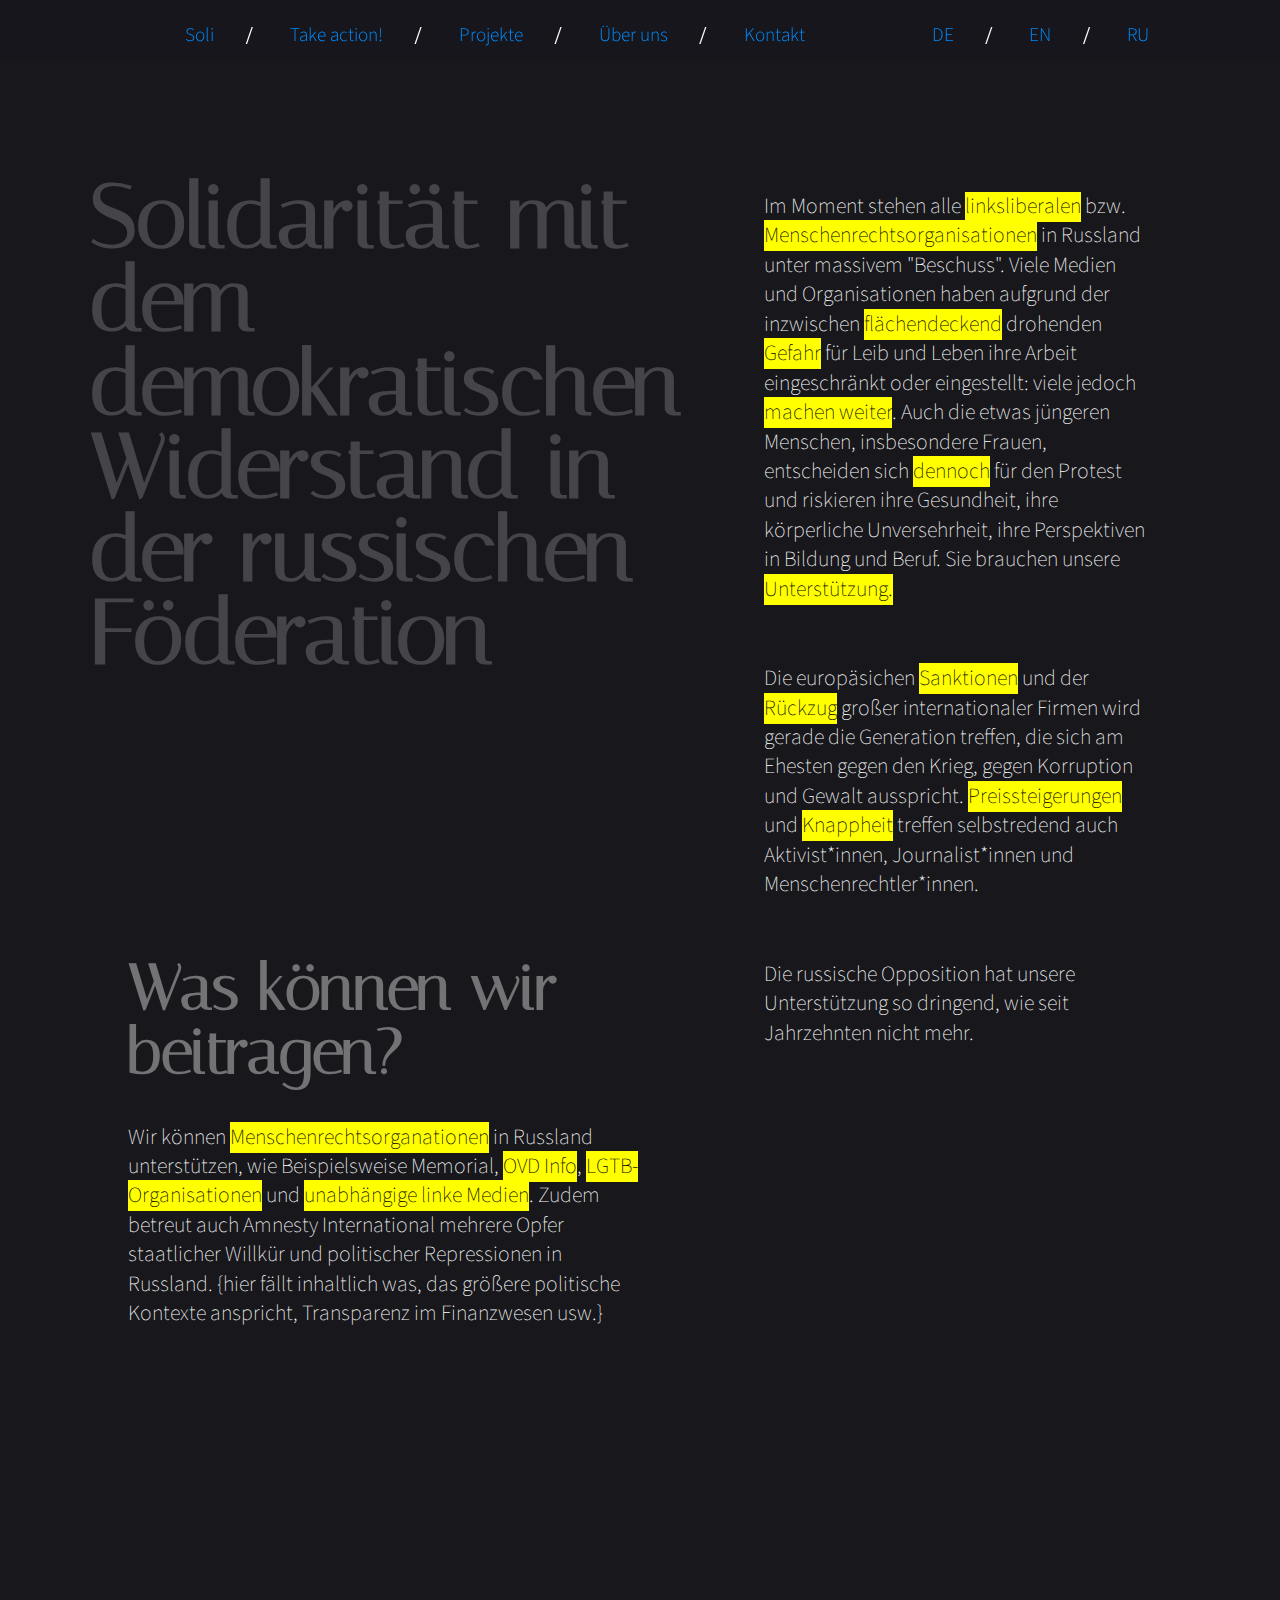
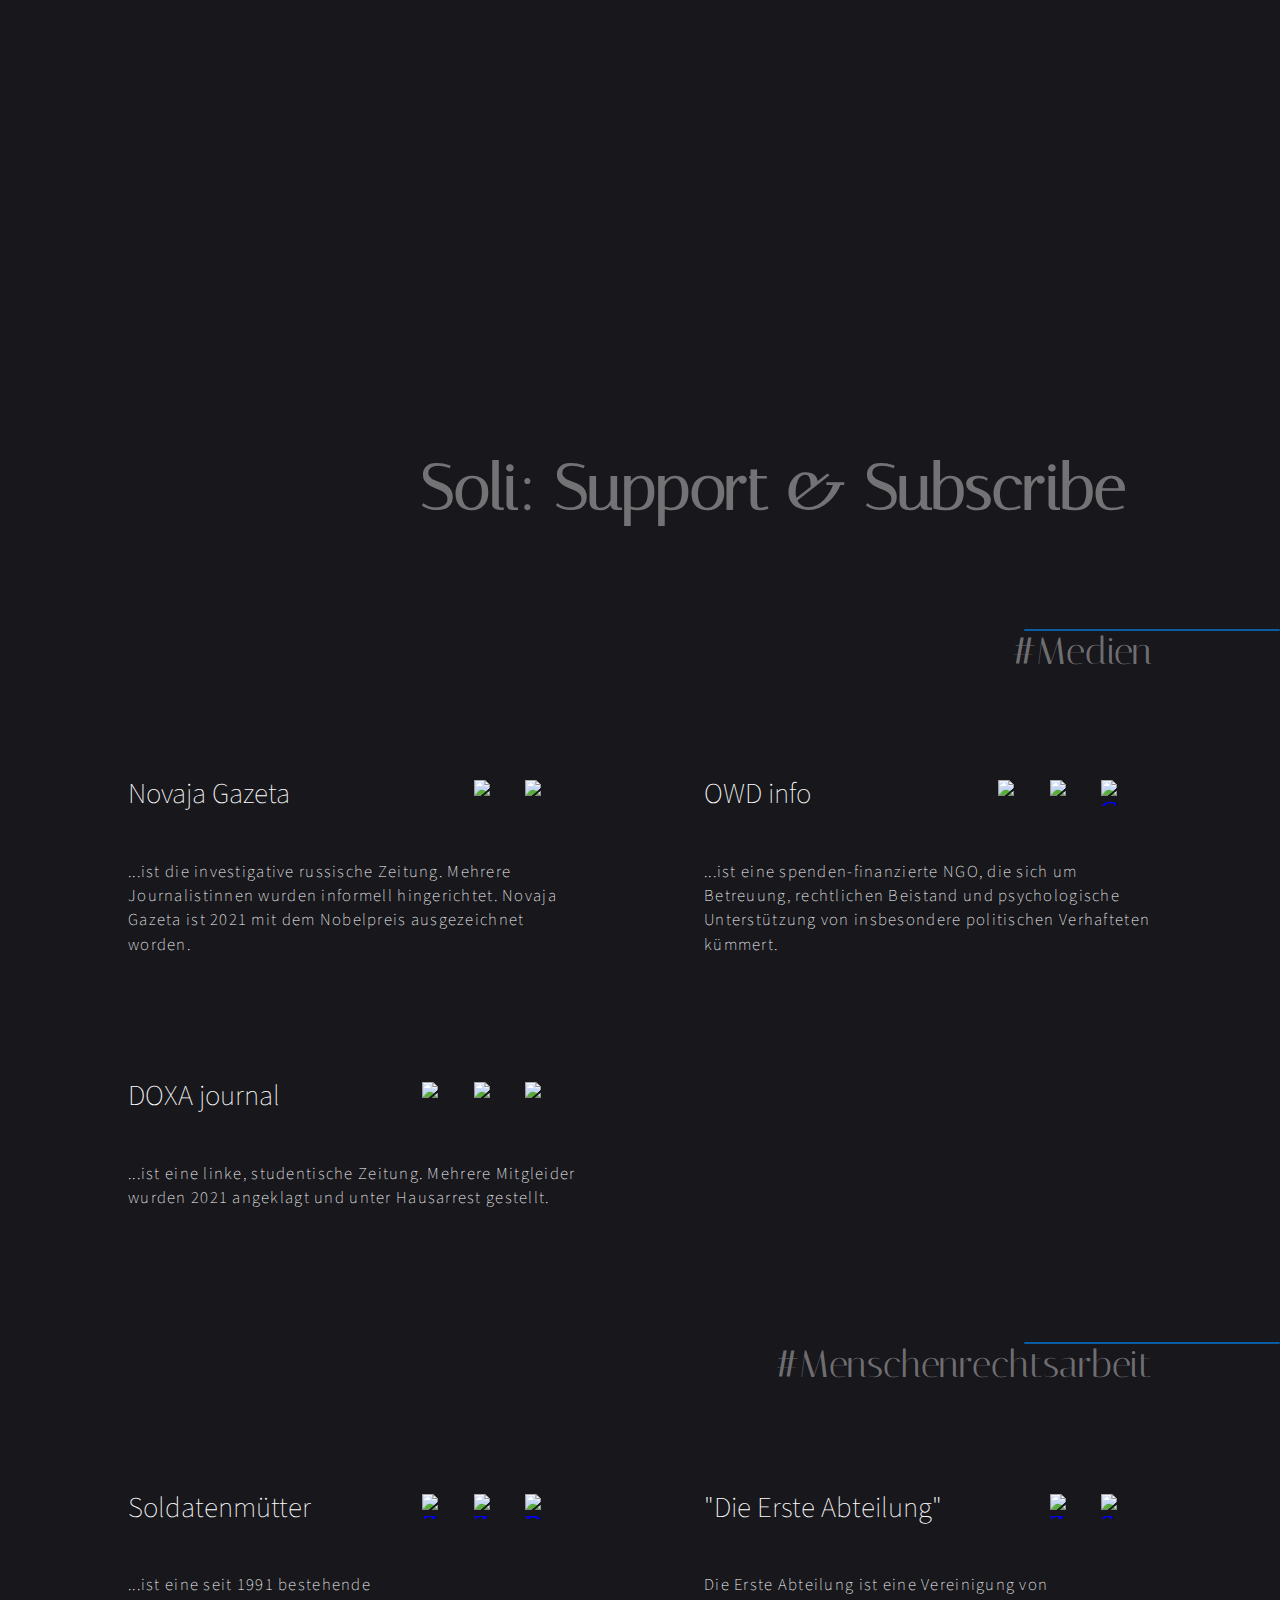
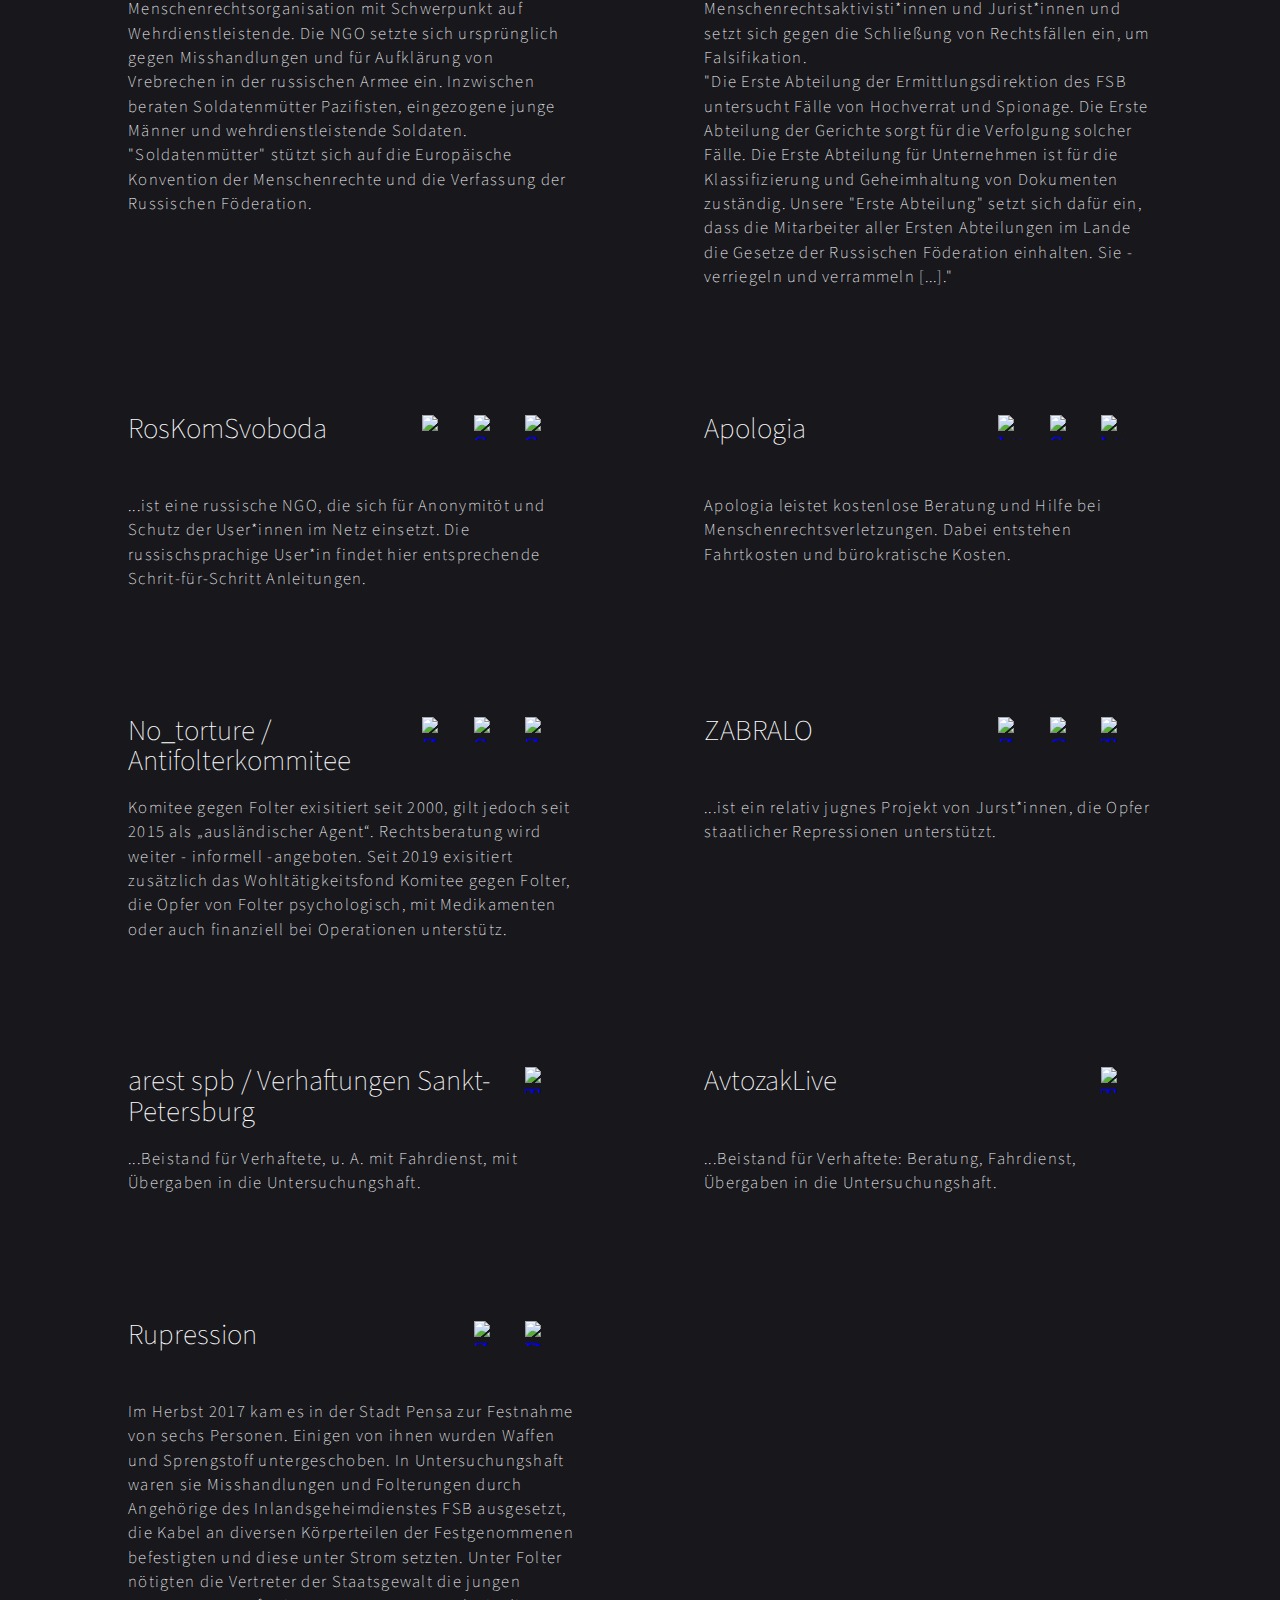
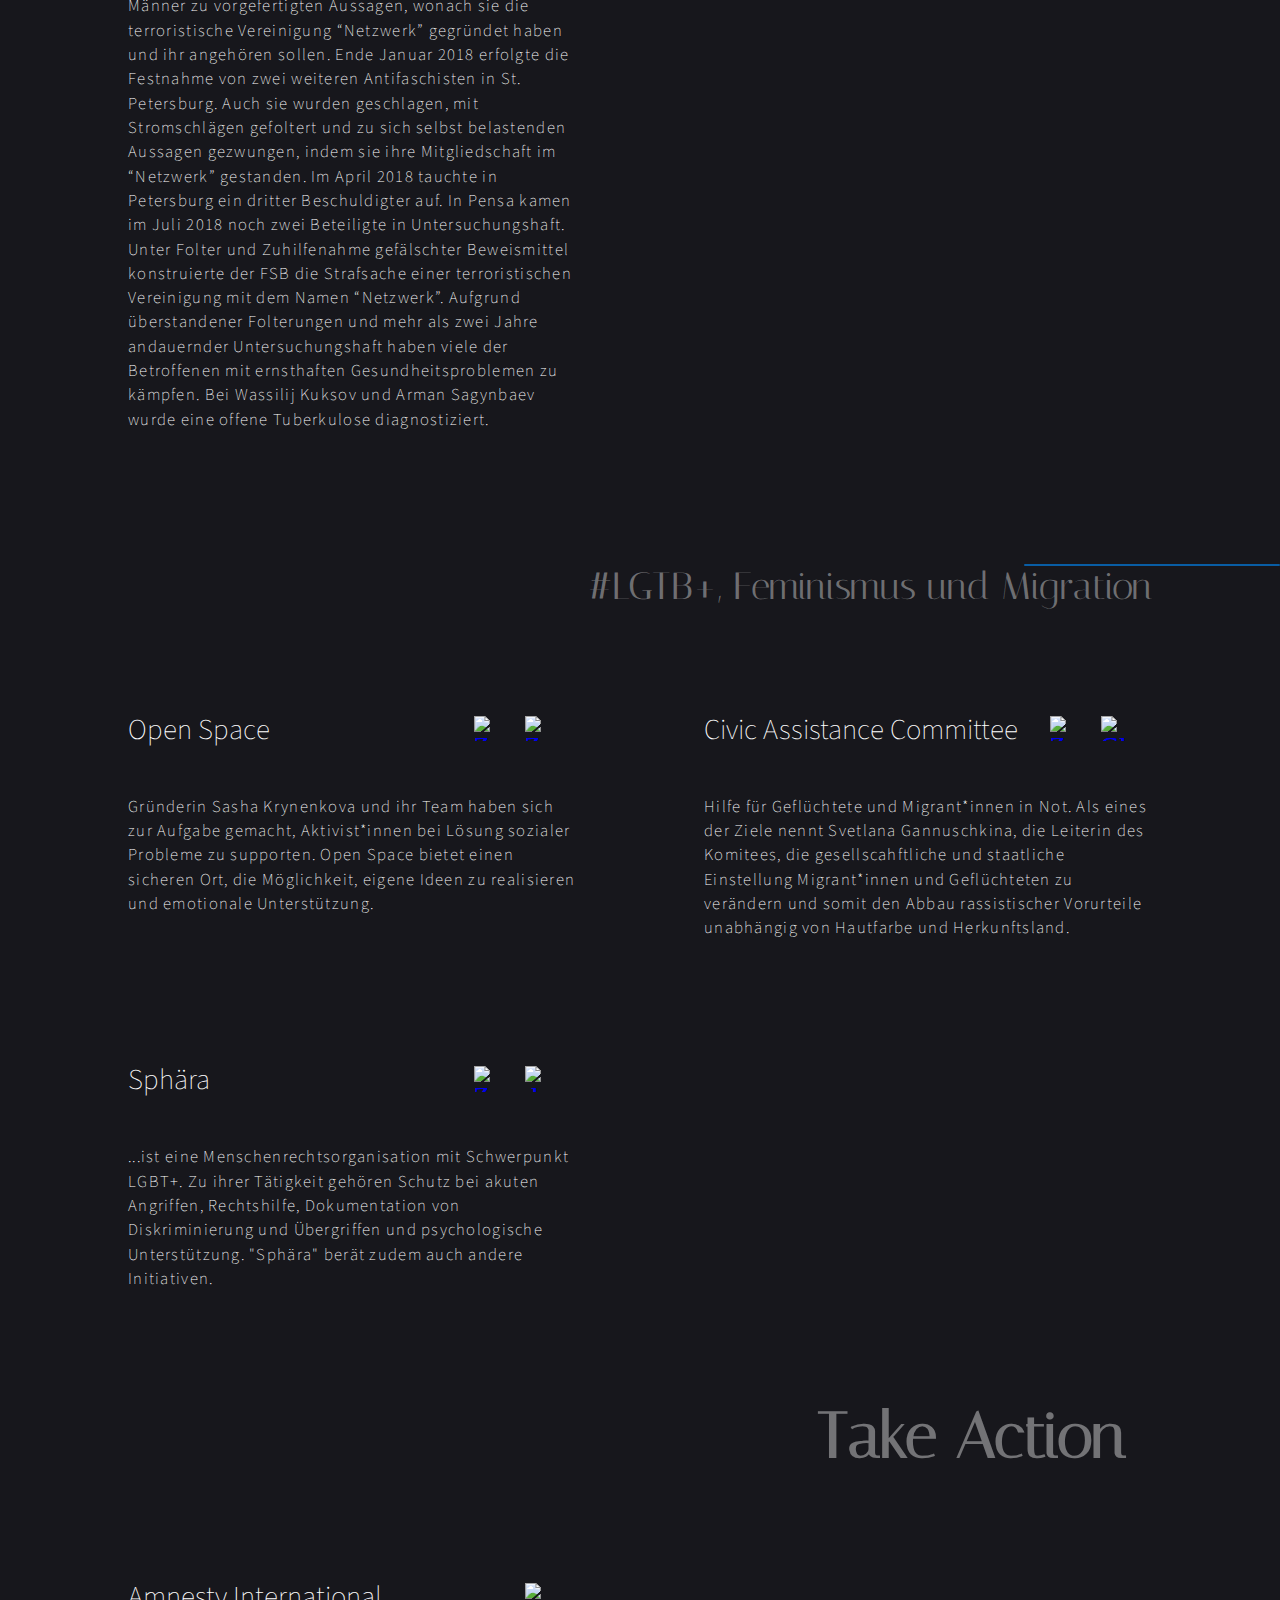
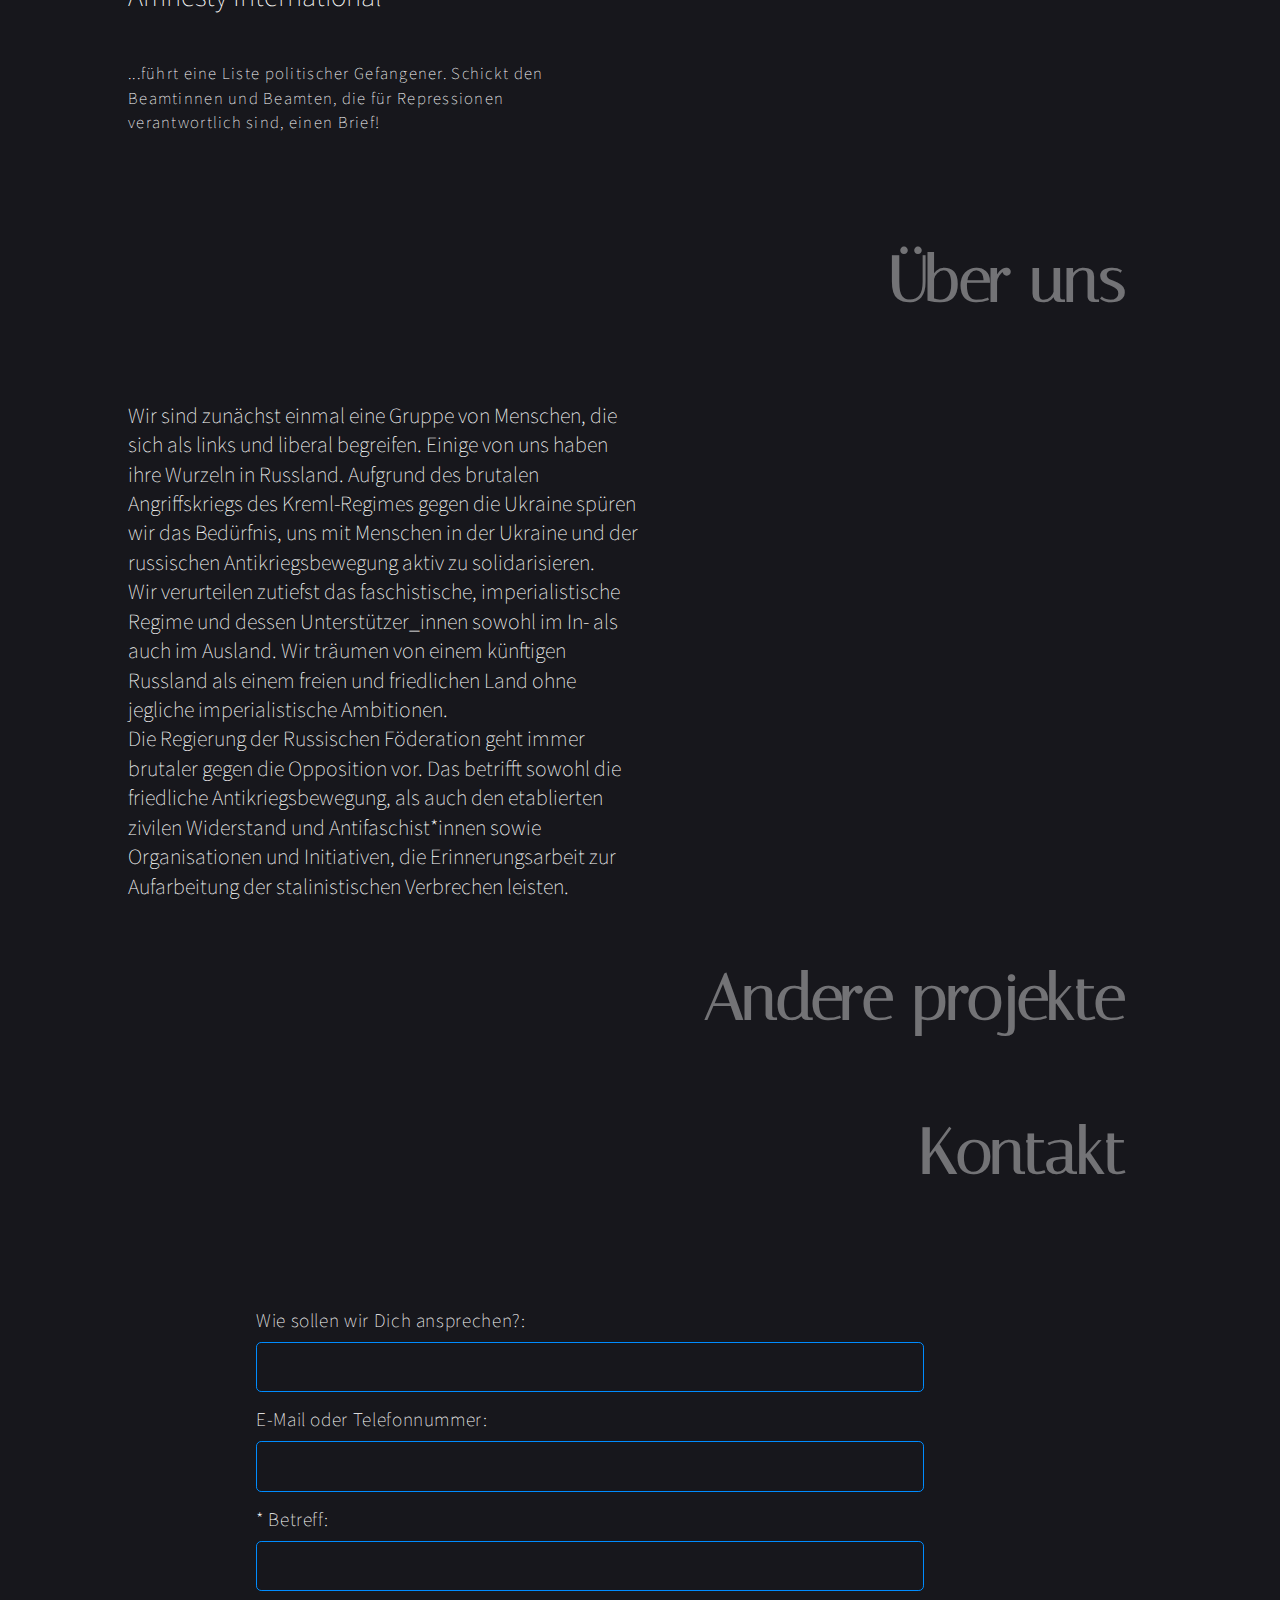
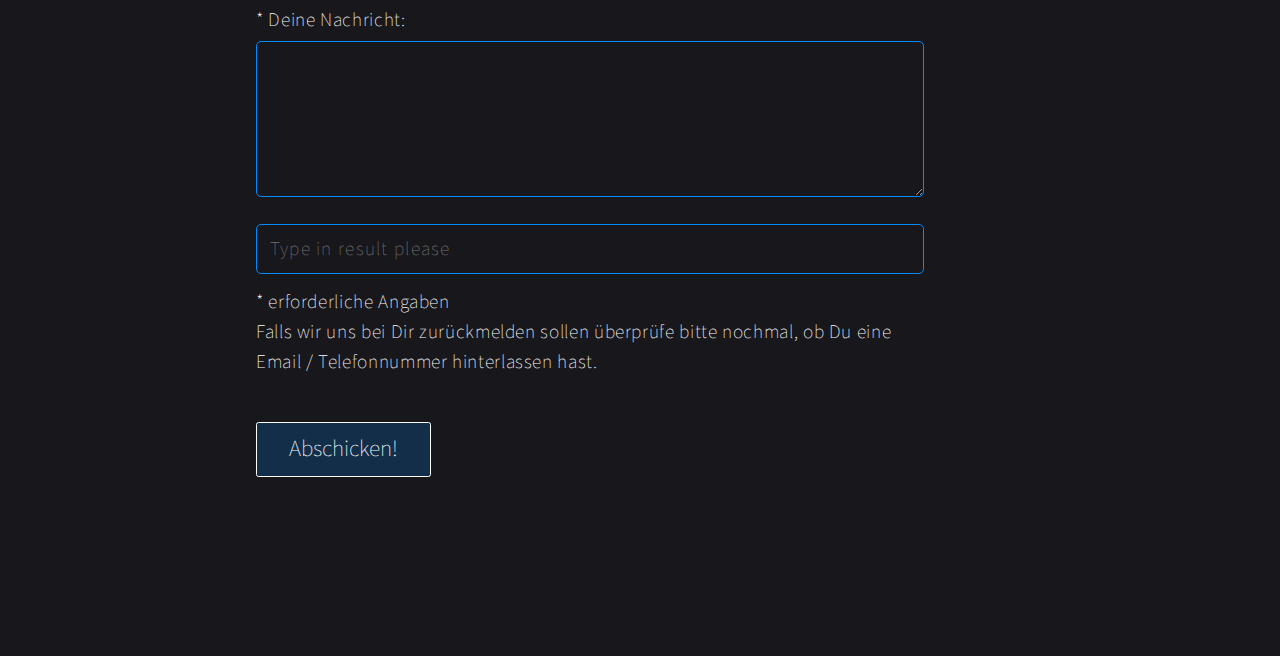
==== commit c5ca479e: "dev-lange-en > master: index.html - added i18n missing tags for alerts Also a few </br>." ====
--- a/index.html
+++ b/index.html
@@ -45,8 +45,10 @@
         <div class="first"><h1 data-i18n="splash.first">Solidarität mit dem demokratischen Widerstand in der russischen Föderation</h1></div>
 
         <div class="right">
-            <div class="default" data-i18n="splash.right.first">Im Moment stehen alle <mark>linksliberalen</mark> bzw. <mark>Menschenrechtsorganisationen</mark> in Russland unter massivem "Beschuss". Viele Medien und Organisationen haben aufgrund der inzwischen <mark> flächendeckend</mark> drohenden <mark>Gefahr</mark> für Leib und Leben ihre Arbeit eingeschränkt oder eingestellt: viele jedoch <mark>machen weiter</mark>. Auch die etwas jüngeren Menschen, insbesondere Frauen, entscheiden sich <mark>dennoch</mark> für den Protest und riskieren ihre Gesundheit, ihre körperliche Unversehrheit, ihre Perspektiven in Bildung und Beruf. Sie brauchen unsere <mark>Unterstützung.</mark></br></br></div>
+            <div class="default" data-i18n="splash.right.first">Im Moment stehen alle <mark>linksliberalen</mark> bzw. <mark>Menschenrechtsorganisationen</mark> in Russland unter massivem "Beschuss". Viele Medien und Organisationen haben aufgrund der inzwischen <mark> flächendeckend</mark> drohenden <mark>Gefahr</mark> für Leib und Leben ihre Arbeit eingeschränkt oder eingestellt: viele jedoch <mark>machen weiter</mark>. Auch die etwas jüngeren Menschen, insbesondere Frauen, entscheiden sich <mark>dennoch</mark> für den Protest und riskieren ihre Gesundheit, ihre körperliche Unversehrheit, ihre Perspektiven in Bildung und Beruf. Sie brauchen unsere <mark>Unterstützung.</mark></div>
+            </br></br>
             <div class="default" data-i18n="splash.right.second">Die europäsichen <mark>Sanktionen</mark> und der <mark>Rückzug</mark> großer internationaler Firmen wird gerade die Generation treffen, die sich am Ehesten gegen den Krieg, gegen Korruption und Gewalt ausspricht. <mark>Preissteigerungen</mark> und <mark>Knappheit</mark> treffen selbstredend auch Aktivist*innen, Journalist*innen und Menschenrechtler*innen.</div>
+            </br></br>
             <div class="default" data-i18n="splash.right.third">Die russische Opposition hat unsere Unterstützung so dringend, wie seit Jahrzehnten nicht mehr.</div>
         </div>
 
@@ -494,21 +496,22 @@
                 <input type="email" name="email" id="email">
             </div>
             <div>
-                <label data-i18n="contact.form.label_subject" for="betreff">Betreff: *</label><br>
+                <label data-i18n="contact.form.label_subject" for="betreff">&ast;&nbsp;Betreff:</label><br>
                 <input type="text" name="betreff" id="betreff">
-                <span class="alert e_subject">Betreff</span>
-            </div>
-            <div>
-                <label data-i18n="contact.form.label_message" for="text">Deine Nachricht: *</label><br>
+                <span data-i18n="contact.form.alert_required" class="alert e_subject">Angabe erforderlich</span>
+            </div>
+            <div>
+                <label data-i18n="contact.form.label_message" for="text">&ast;&nbsp;Deine Nachricht:</label><br>
                 <textarea rows="7" id="text" name="text"></textarea>
-                <span class="alert e_message">Nachricht </span>
+                <span data-i18n="contact.form.alert_required" class="alert e_message">Angabe erforderlich</span>
             </div>
             <div>
                 <input class="jCaptcha" type="text" placeholder="Type in result please">
-                <span class="alert e_captcha">Captcha falsch</span>
-            </div>
-            <div>
-                <label data-i18n="contact.form.required_note">* erforderliche Angaben</label> <br />
+                <span data-i18n="contact.form.alert_captcha" class="alert e_captcha">Captcha falsch</span>
+            </div>
+            <div>
+                <label data-i18n="contact.form.required_note">&ast;&nbsp;erforderliche Angaben</label>
+                <br/>
                 <label data-i18n="contact.form.note">Falls wir uns bei Dir zurückmelden sollen überprüfe bitte nochmal, ob Du eine Email / Telefonnummer
                     hinterlassen hast.</label>
             </div>
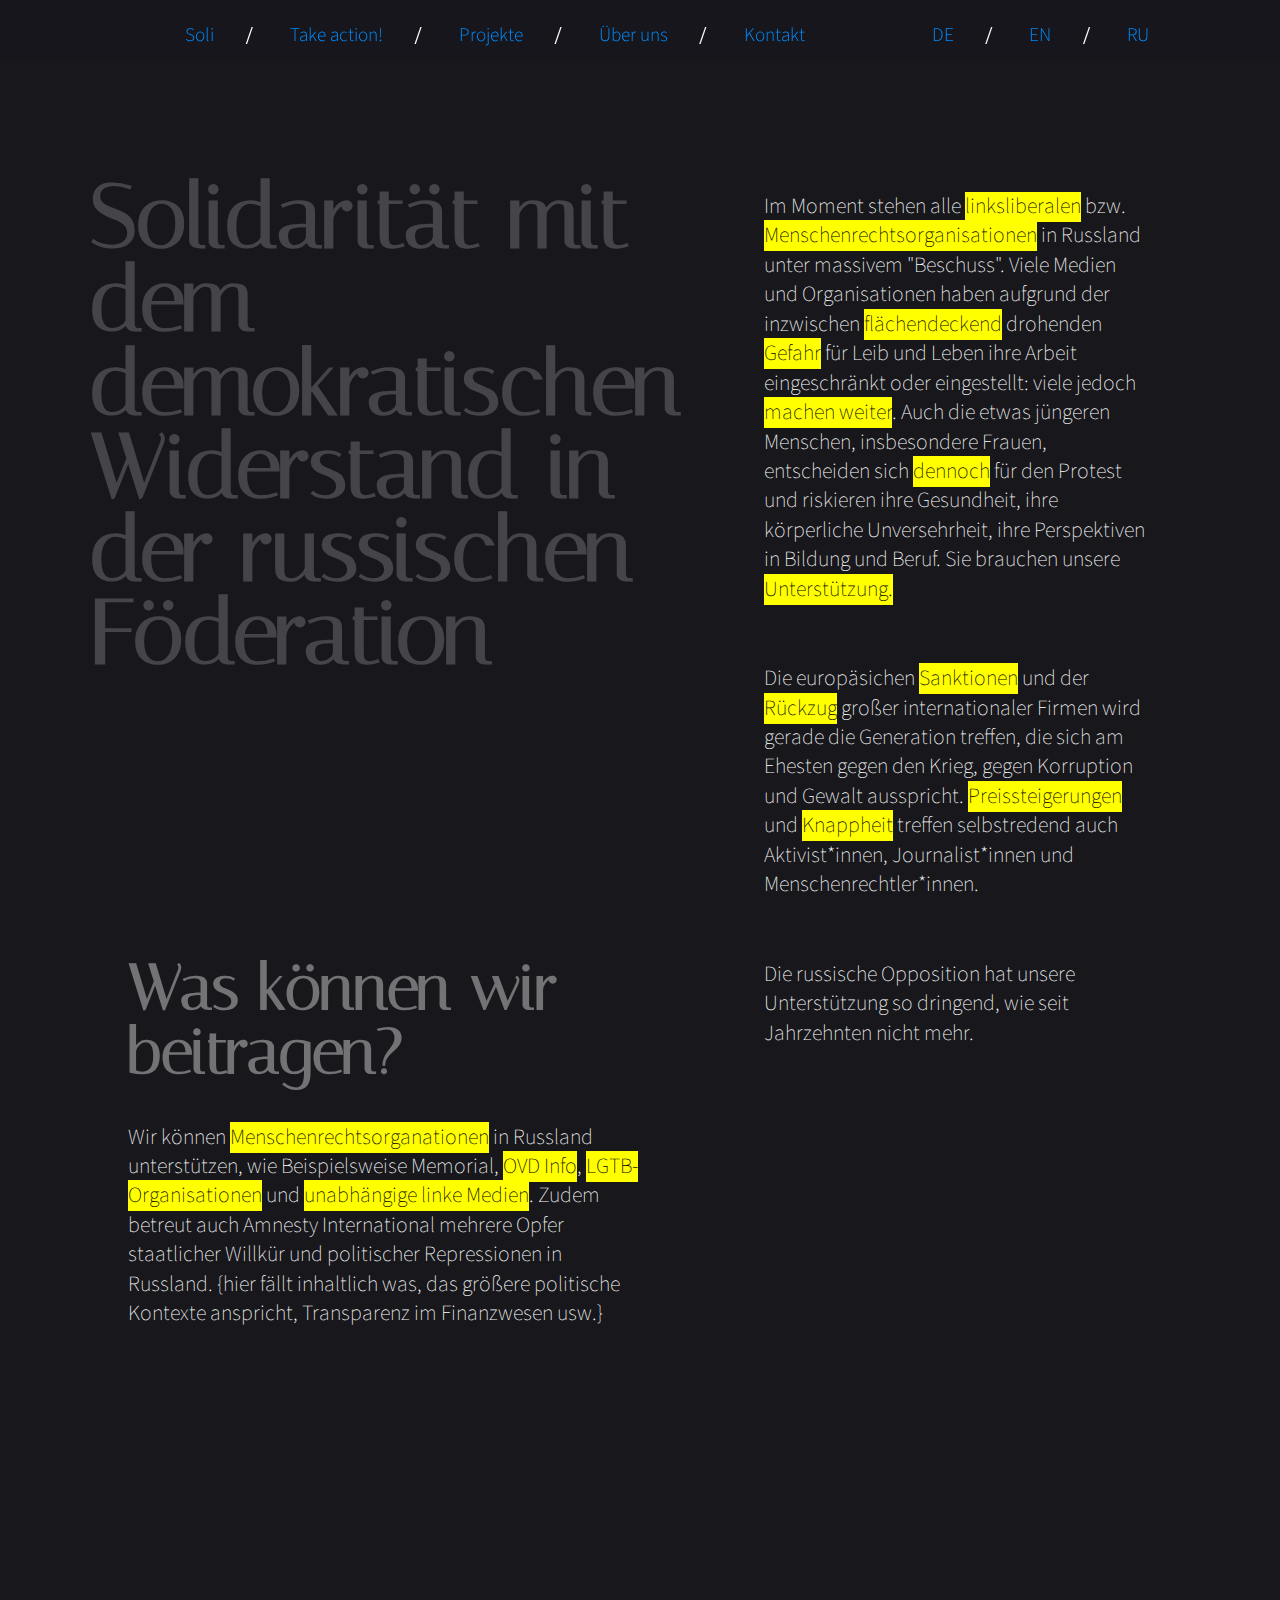
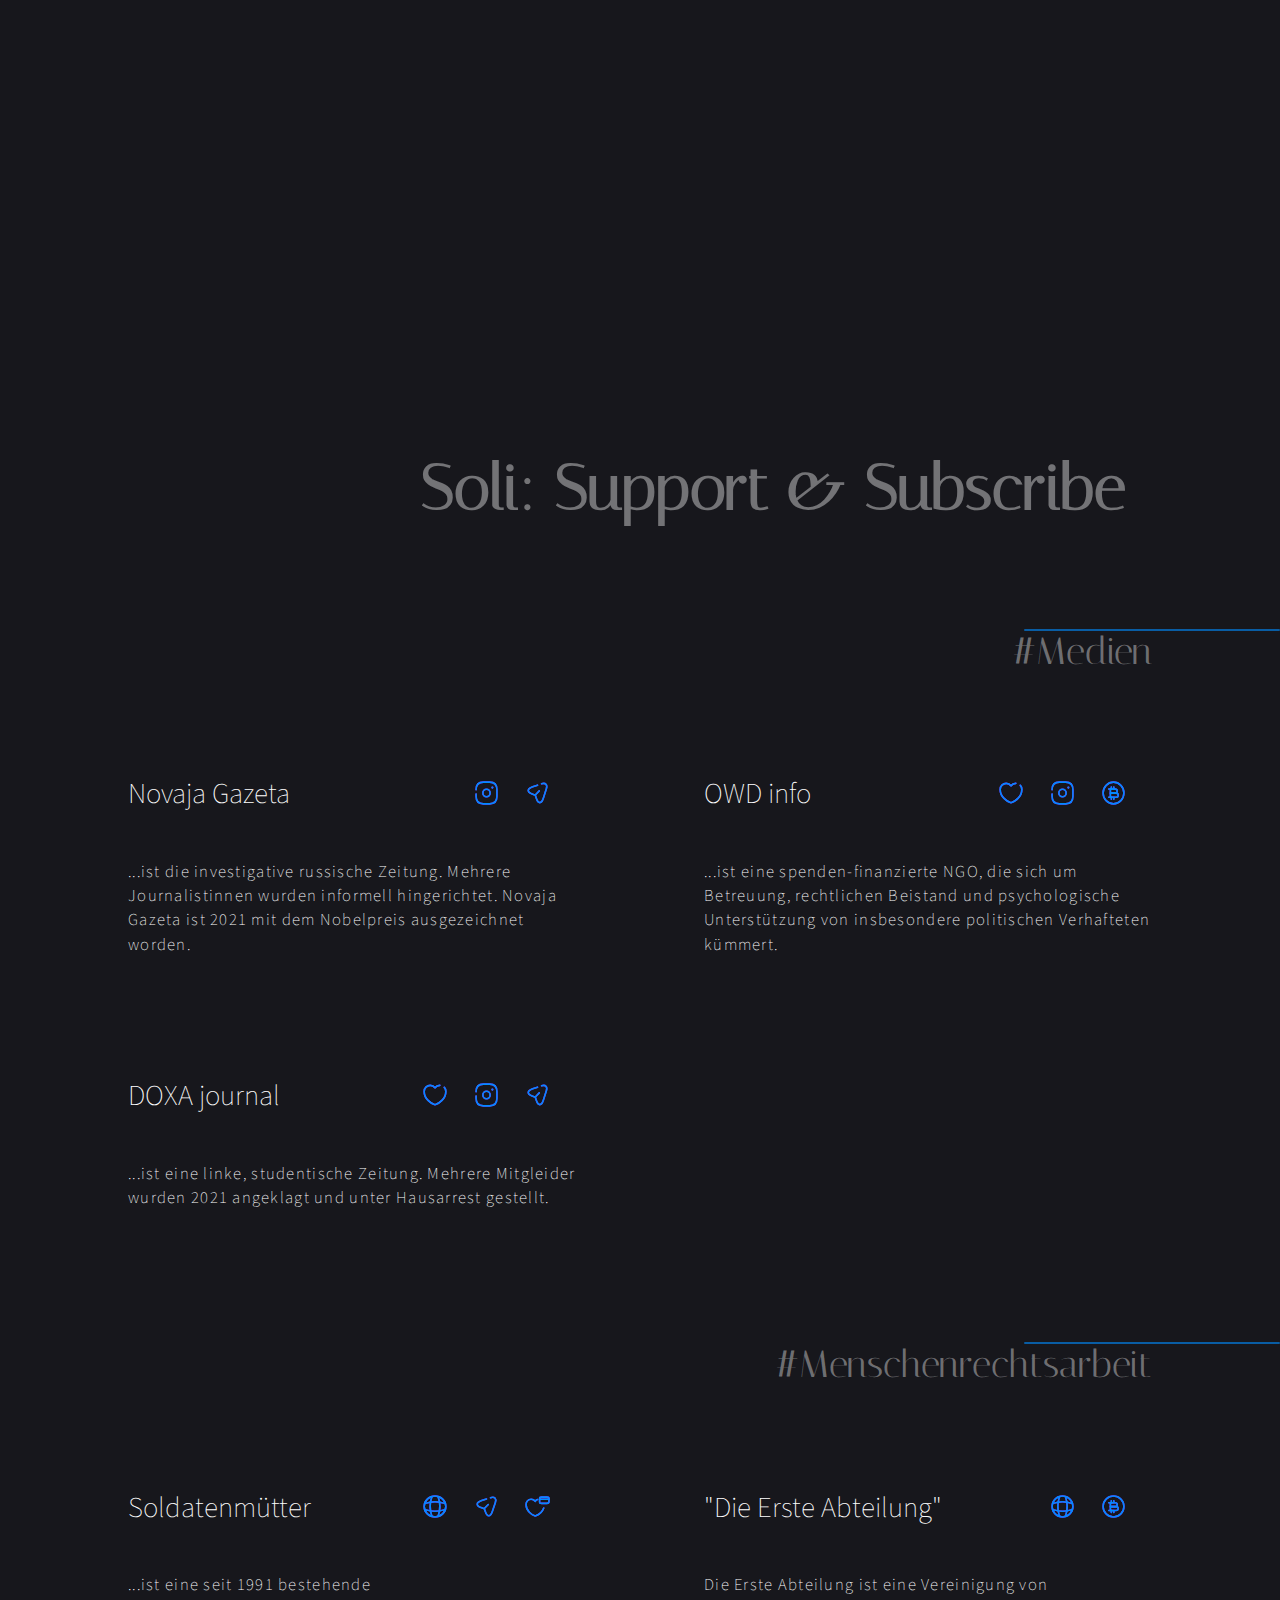
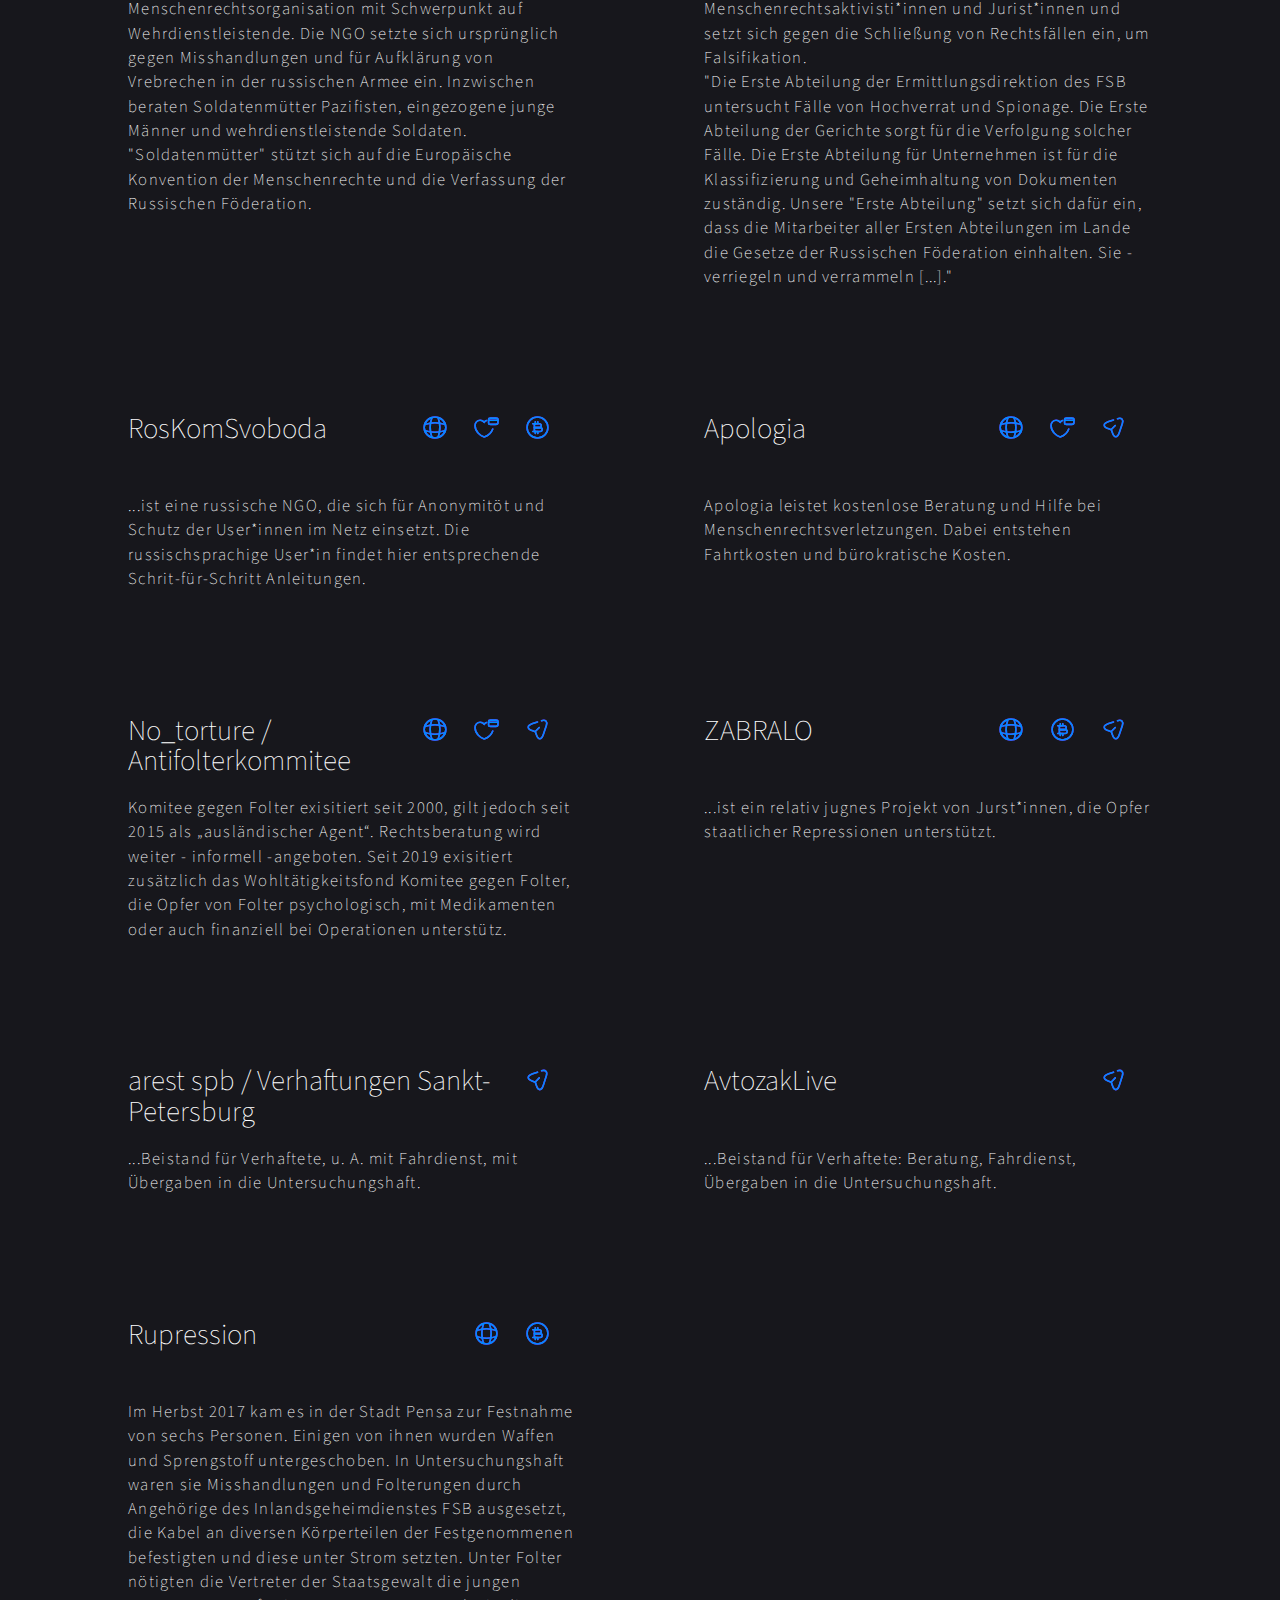
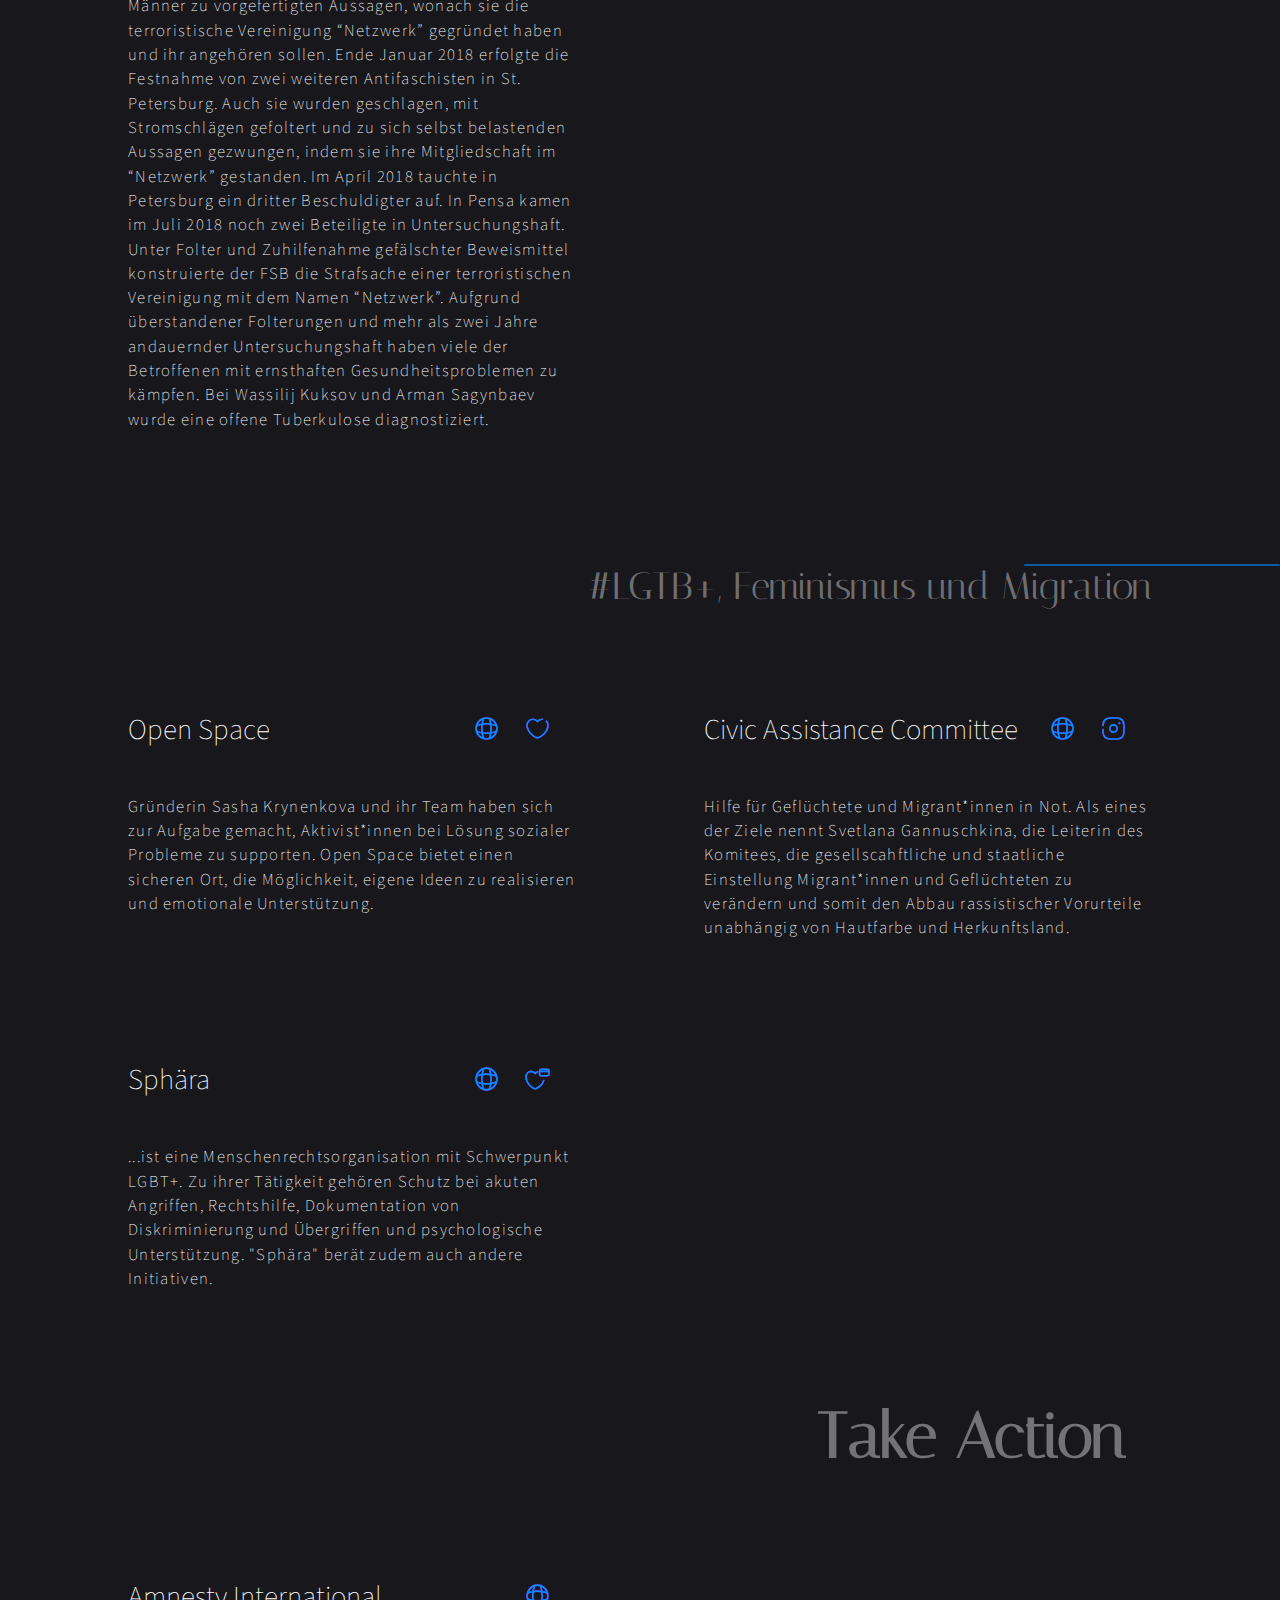
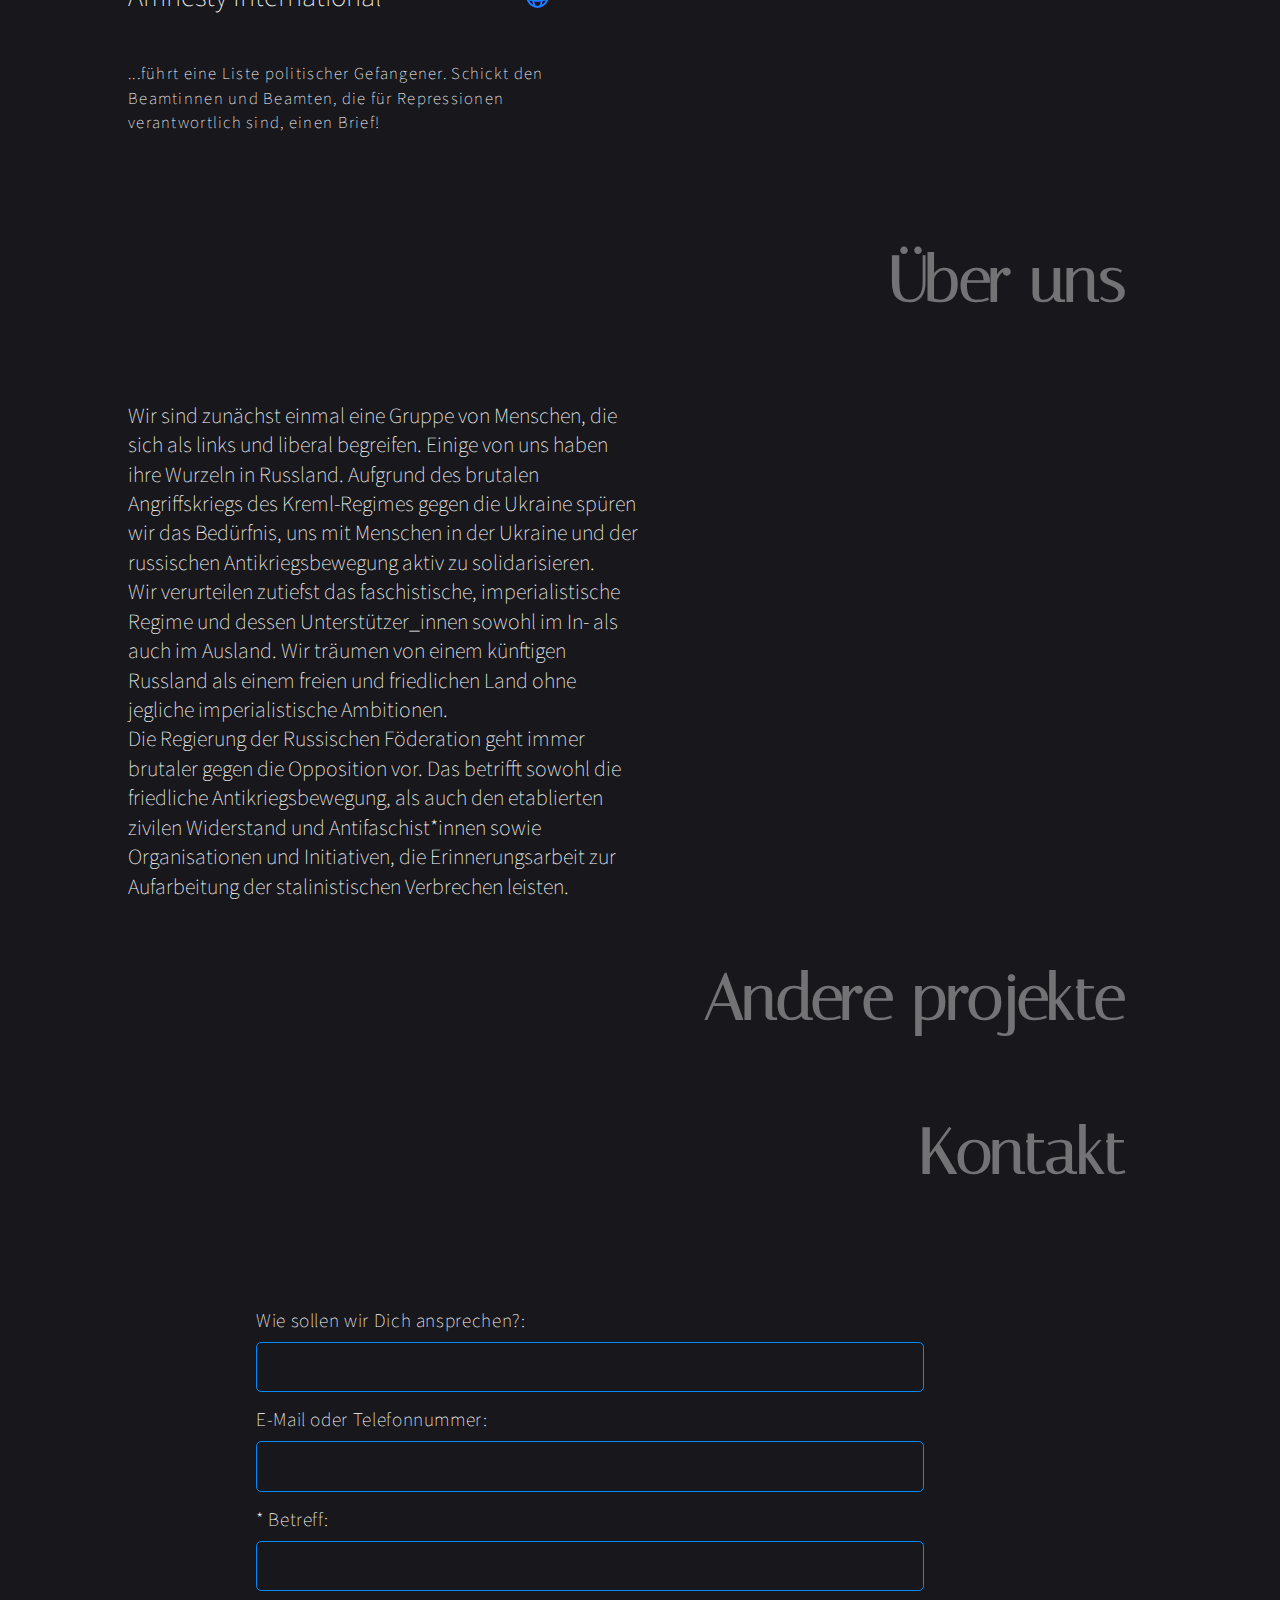
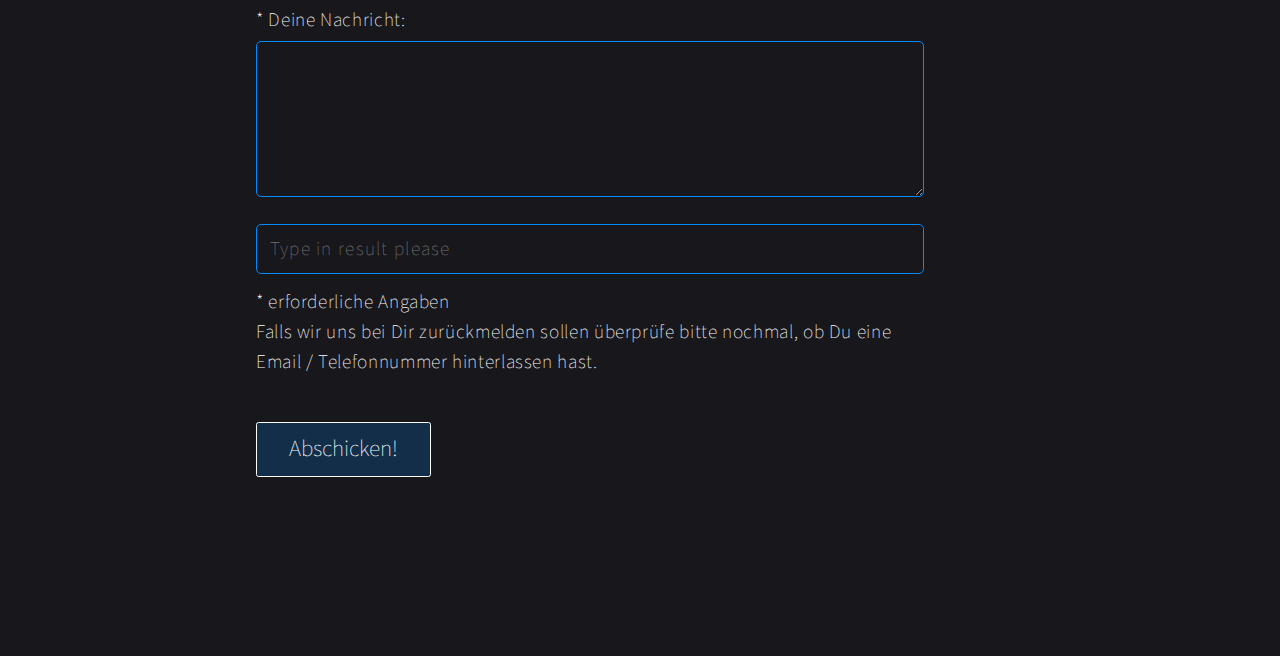
==== commit 7c80bf45: "Merge branch 'main' of github.com:amyria3/repressions_ru into main" ====
--- a/index.html
+++ b/index.html
@@ -76,12 +76,12 @@
                     <div class="name"><h4>Novaja Gazeta</h4></div>
                     <div class="links flex_row_right">
                         <a href="https://www.instagram.com/novayagazeta/" class="small_icon">
-                            <img alt="zum Instagram-Profil" src="./icons/instagram_blue.svg" class="small_icon blue">
-                            <img alt="zum Instagram-Profil" src="./icons/instagram_pink.svg" class="small_icon pink">
+                            <img alt="zum Instagram-Profil" src="./Icons/instagram_blue.svg" class="small_icon blue">
+                            <img alt="zum Instagram-Profil" src="./Icons/instagram_pink.svg" class="small_icon pink">
                         </a>
                         <a href="https://t.me/novaya_pishet" class="small_icon">
-                            <img alt="zum Telegramkanal" src="./icons/telegram_blue.svg" class="small_icon blue">
-                            <img alt="zum Telegramkanal" src="./icons/telegram_pink.svg" class="small_icon pink">
+                            <img alt="zum Telegramkanal" src="./Icons/telegram_blue.svg" class="small_icon blue">
+                            <img alt="zum Telegramkanal" src="./Icons/telegram_pink.svg" class="small_icon pink">
                         </a>
 
 
@@ -98,16 +98,16 @@
                     <div class="name"><h4>OWD info</h4></div>
                     <div class="links flex_row_right">
                         <a href="https://www.globalgiving.org/projects/ovd-info/" class="small_icon">
-                            <img alt="zur global giving Spendenplattform" src="./icons/donate_blue.svg" class="small_icon blue">
-                            <img alt="zur global giving Spendenplattform" src="./icons/donate_pink.svg" class="small_icon pink">
+                            <img alt="zur global giving Spendenplattform" src="./Icons/donate_blue.svg" class="small_icon blue">
+                            <img alt="zur global giving Spendenplattform" src="./Icons/donate_pink.svg" class="small_icon pink">
                         </a>
                         <a href="https://www.instagram.com/serenko_daria/" class="small_icon">
-                            <img alt="zum Instagram-Profil" src="./icons/instagram_blue.svg" class="small_icon blue">
-                            <img alt="zum Instagram-Profil" src="./icons/instagram_pink.svg" class="small_icon pink">
+                            <img alt="zum Instagram-Profil" src="./Icons/instagram_blue.svg" class="small_icon blue">
+                            <img alt="zum Instagram-Profil" src="./Icons/instagram_pink.svg" class="small_icon pink">
                         </a>
                         <a href="https://donate.ovdinfo.org/crypto#crypto-about" class="small_icon">
-                            <img alt="Crypro spenden" src="./icons/crypto_blue.svg" class="small_icon blue">
-                            <img alt="Crypto spenden" src="./icons/crypto_pink.svg" class="small_icon pink">
+                            <img alt="Crypro spenden" src="./Icons/crypto_blue.svg" class="small_icon blue">
+                            <img alt="Crypto spenden" src="./Icons/crypto_pink.svg" class="small_icon pink">
                         </a>
                     </div>
                     <div class="explanation">
@@ -123,15 +123,15 @@
                     <div class="name"><h4>DOXA journal</h4></div>
                     <div class="links flex_row_right">
                         <a href="https://www.patreon.com/doxajournal" class="small_icon">
-                            <img alt="zur Patreon Spendenplattform" src="./icons/donate_blue.svg" class="small_icon blue">
-                            <img alt="zur Patreon Spendenplattform" src="./icons/donate_pink.svg" class="small_icon pink">
+                            <img alt="zur Patreon Spendenplattform" src="./Icons/donate_blue.svg" class="small_icon blue">
+                            <img alt="zur Patreon Spendenplattform" src="./Icons/donate_pink.svg" class="small_icon pink">
                         </a>
                         <a href="https://www.instagram.com/doxa_journal/" class="small_icon">
-                            <img alt="zum Instagram-Profil" src="./icons/instagram_blue.svg" class="small_icon blue">
-                            <img alt="zum Instagram-Profil" src="./icons/instagram_pink.svg" class="small_icon pink">
+                            <img alt="zum Instagram-Profil" src="./Icons/instagram_blue.svg" class="small_icon blue">
+                            <img alt="zum Instagram-Profil" src="./Icons/instagram_pink.svg" class="small_icon pink">
                         </a><a href="https://t.me/doxajournal" class="small_icon">
-                            <img alt="zum Telegramkanal" src="./icons/telegram_blue.svg" class="small_icon blue">
-                            <img alt="zum Telegramkanal" src="./icons/telegram_pink.svg" class="small_icon pink">
+                            <img alt="zum Telegramkanal" src="./Icons/telegram_blue.svg" class="small_icon blue">
+                            <img alt="zum Telegramkanal" src="./Icons/telegram_pink.svg" class="small_icon pink">
                         </a>
                     </div>
                     <div class="explanation">
@@ -154,16 +154,16 @@
                     <div class="name"><h4>Soldatenmütter</h4></div>
                     <div class="links flex_row_right">
                         <a href="https://soldiersmothers.ru/" class="small_icon">
-                            <img alt="Zur Webseite" src="./icons/web_blue.svg" class="small_icon blue">
-                            <img alt="Zur Webseite" src="./icons/web_pink.svg" class="small_icon pink">
+                            <img alt="Zur Webseite" src="./Icons/web_blue.svg" class="small_icon blue">
+                            <img alt="Zur Webseite" src="./Icons/web_pink.svg" class="small_icon pink">
                         </a>
                         <a href="https://t.me/solmspb" class="small_icon">
-                            <img alt="Zum Telegramkanal" src="./icons/telegram_blue.svg" class="small_icon blue">
-                            <img alt="Zum Telegramkanal" src="./icons/telegram_pink.svg" class="small_icon pink">
+                            <img alt="Zum Telegramkanal" src="./Icons/telegram_blue.svg" class="small_icon blue">
+                            <img alt="Zum Telegramkanal" src="./Icons/telegram_pink.svg" class="small_icon pink">
                         </a>
                         <a href="https://soldiersmothers.ru/donate" class="small_icon">
-                            <img alt="Donate" src="./icons/donate_credit_blue.svg" class="small_icon blue">
-                            <img alt="Donate" src="./icons/donate_credit_pink.svg" class="small_icon pink">
+                            <img alt="Donate" src="./Icons/donate_credit_blue.svg" class="small_icon blue">
+                            <img alt="Donate" src="./Icons/donate_credit_pink.svg" class="small_icon pink">
                         </a>
 
                     </div>
@@ -179,12 +179,12 @@
                     <div class="name"><h4>"Die Erste Abteilung"</h4></div>
                     <div class="links flex_row_right">
                         <a href="https://dept.one/" class="small_icon">
-                            <img alt="Zur Webseite" src="./icons/web_blue.svg" class="small_icon blue">
-                            <img alt="Zur Webseite" src="./icons/web_pink.svg" class="small_icon pink">
+                            <img alt="Zur Webseite" src="./Icons/web_blue.svg" class="small_icon blue">
+                            <img alt="Zur Webseite" src="./Icons/web_pink.svg" class="small_icon pink">
                         </a>
                         <a href="https://dept.one/#donate" class="small_icon">
-                            <img alt="Spenden mit Crypro" src="./icons/crypto_blue.svg" class="small_icon blue">
-                            <img alt="Spenden mit Crypto" src="./icons/crypto_pink.svg" class="small_icon pink">
+                            <img alt="Spenden mit Crypro" src="./Icons/crypto_blue.svg" class="small_icon blue">
+                            <img alt="Spenden mit Crypto" src="./Icons/crypto_pink.svg" class="small_icon pink">
                         </a>
                     </div>
                     <div class="explanation">
@@ -200,16 +200,16 @@
                     <div class="name"><h4>RosKomSvoboda</h4></div>
                     <div class="links flex_row_right">
                         <a href="https://safe.roskomsvoboda.org/" class="small_icon">
-                            <img alt="zur Webseite" src="./icons/web_blue.svg" class="small_icon blue">
-                            <img alt="zur Webseite" src="./icons/web_pink.svg" class="small_icon pink">
+                            <img alt="zur Webseite" src="./Icons/web_blue.svg" class="small_icon blue">
+                            <img alt="zur Webseite" src="./Icons/web_pink.svg" class="small_icon pink">
                         </a>
                         <a href="https://donate.roskomsvoboda.org/?amount=100&amp;recurring=true" class="small_icon">
-                                <img alt="Spenden mit Kreditkarte" src="./icons/donate_credit_blue.svg" class="small_icon blue">
-                                <img alt="Spenden mit Kreditkarte" src="./icons/donate_credit_pink.svg" class="small_icon pink">
+                                <img alt="Spenden mit Kreditkarte" src="./Icons/donate_credit_blue.svg" class="small_icon blue">
+                                <img alt="Spenden mit Kreditkarte" src="./Icons/donate_credit_pink.svg" class="small_icon pink">
                         </a>
                         <a href="https://donate.roskomsvoboda.org/crypto/" class="small_icon">
-                            <img alt="Spenden mit Crypto" src="./icons/crypto_blue.svg" class="small_icon blue">
-                            <img alt="Spenden mit Crypto" src="./icons/crypto_pink.svg" class="small_icon pink">
+                            <img alt="Spenden mit Crypto" src="./Icons/crypto_blue.svg" class="small_icon blue">
+                            <img alt="Spenden mit Crypto" src="./Icons/crypto_pink.svg" class="small_icon pink">
                     </a>
                     </div>
                     <div class="explanation">
@@ -224,16 +224,16 @@
                     <div class="name"><h4>Apologia</h4></div>
                     <div class="links flex_row_right">
                         <a href="https://apologia.pro/" class="small_icon">
-                            <img alt="https://apologia.pro/" src="./icons/web_blue.svg" class="small_icon blue">
-                            <img alt="https://apologia.pro/" src="./icons/web_pink.svg" class="small_icon pink">
+                            <img alt="https://apologia.pro/" src="./Icons/web_blue.svg" class="small_icon blue">
+                            <img alt="https://apologia.pro/" src="./Icons/web_pink.svg" class="small_icon pink">
                         </a>
                         <a href="https://apologia.pro/" class="small_icon">
-                            <img alt="Spenden mit Kreditkarte" src="./icons/donate_credit_blue.svg" class="small_icon blue">
-                            <img alt="Spenden mit Kreditkarte" src="./icons/donate_credit_pink.svg" class="small_icon pink">
+                            <img alt="Spenden mit Kreditkarte" src="./Icons/donate_credit_blue.svg" class="small_icon blue">
+                            <img alt="Spenden mit Kreditkarte" src="./Icons/donate_credit_pink.svg" class="small_icon pink">
                         </a>
                         <a href="https://t.me/ApologiaHelp" class="small_icon">
-                            <img alt="https://apologia.pro/" src="./icons/telegram_blue.svg" class="small_icon blue">
-                            <img alt="https://apologia.pro/" src="./icons/telegram_pink.svg" class="small_icon pink">
+                            <img alt="https://apologia.pro/" src="./Icons/telegram_blue.svg" class="small_icon blue">
+                            <img alt="https://apologia.pro/" src="./Icons/telegram_pink.svg" class="small_icon pink">
                         </a>
 
 
@@ -250,16 +250,16 @@
                     <div class="name"><h4>No_torture /<br> Antifolterkommitee</h4></div>
                     <div class="links flex_row_right">
                         <a href="https://taplink.cc/no_torture" class="small_icon">
-                            <img alt="Zur Übersicht" src="./icons/web_blue.svg" class="small_icon blue">
-                            <img alt="Zur Übersicht" src="./icons/web_pink.svg" class="small_icon pink">
+                            <img alt="Zur Übersicht" src="./Icons/web_blue.svg" class="small_icon blue">
+                            <img alt="Zur Übersicht" src="./Icons/web_pink.svg" class="small_icon pink">
                         </a>
                         <a href="https://nuzhnapomosh.ru/funds/komitet-protiv-pytok/" class="small_icon">
-                            <img alt="Spenden mit Kreditkarte" src="./icons/donate_credit_blue.svg" class="small_icon blue">
-                            <img alt="Spenden mit Kreditkarte" src="./icons/donate_credit_pink.svg" class="small_icon pink">
+                            <img alt="Spenden mit Kreditkarte" src="./Icons/donate_credit_blue.svg" class="small_icon blue">
+                            <img alt="Spenden mit Kreditkarte" src="./Icons/donate_credit_pink.svg" class="small_icon pink">
                         </a>
                         <a href="https://t.me/against_torture" class="small_icon">
-                            <img alt="Zum Telegramkanal" src="./icons/telegram_blue.svg" class="small_icon blue">
-                            <img alt="Zum Telegramkanal" src="./icons/telegram_pink.svg" class="small_icon pink">
+                            <img alt="Zum Telegramkanal" src="./Icons/telegram_blue.svg" class="small_icon blue">
+                            <img alt="Zum Telegramkanal" src="./Icons/telegram_pink.svg" class="small_icon pink">
                         </a>
 
                     </div>
@@ -275,16 +275,16 @@
                     <div class="name"><h4>ZABRALO</h4></div>
                     <div class="links flex_row_right">
                         <a href="https://zabralo.me/" class="small_icon">
-                            <img alt="Zur Webseite" src="./icons/web_blue.svg" class="small_icon blue">
-                            <img alt="Zur Webseite" src="./icons/web_pink.svg" class="small_icon pink">
+                            <img alt="Zur Webseite" src="./Icons/web_blue.svg" class="small_icon blue">
+                            <img alt="Zur Webseite" src="./Icons/web_pink.svg" class="small_icon pink">
                         </a>
                         <a href="https://zabralo.me/#rec436031795" class="small_icon">
-                            <img alt="Crypto spenden" src="./icons/crypto_blue.svg" class="small_icon blue">
-                            <img alt="Crypto spenden" src="./icons/crypto_pink.svg" class="small_icon pink">
+                            <img alt="Crypto spenden" src="./Icons/crypto_blue.svg" class="small_icon blue">
+                            <img alt="Crypto spenden" src="./Icons/crypto_pink.svg" class="small_icon pink">
                         </a>
                         <a href="https://t.me/zabralohelp" class="small_icon">
-                            <img alt="Telegram" src="./icons/telegram_blue.svg" class="small_icon blue">
-                            <img alt="Telegram" src="./icons/telegram_pink.svg" class="small_icon pink">
+                            <img alt="Telegram" src="./Icons/telegram_blue.svg" class="small_icon blue">
+                            <img alt="Telegram" src="./Icons/telegram_pink.svg" class="small_icon pink">
                         </a>
 
                     </div>
@@ -300,8 +300,8 @@
                     <div class="name"><h4>arest spb / Verhaftungen Sankt-Petersburg</h4></div>
                     <div class="links flex_row_right">
                         <a href="https://t.me/arestspb/971" class="small_icon">
-                            <img alt="Telegramkanal" src="./icons/telegram_blue.svg" class="small_icon blue">
-                            <img alt="Telegramkanal" src="./icons/telegram_pink.svg" class="small_icon pink">
+                            <img alt="Telegramkanal" src="./Icons/telegram_blue.svg" class="small_icon blue">
+                            <img alt="Telegramkanal" src="./Icons/telegram_pink.svg" class="small_icon pink">
                         </a>
 
                     </div>
@@ -317,8 +317,8 @@
                     <div class="name"><h4>AvtozakLive</h4></div>
                     <div class="links flex_row_right">
                         <a href="https://t.me/avtozaklive" class="small_icon">
-                            <img alt="Telegramkanal" src="./icons/telegram_blue.svg" class="small_icon blue">
-                            <img alt="Telegramkanal" src="./icons/telegram_pink.svg" class="small_icon pink">
+                            <img alt="Telegramkanal" src="./Icons/telegram_blue.svg" class="small_icon blue">
+                            <img alt="Telegramkanal" src="./Icons/telegram_pink.svg" class="small_icon pink">
                         </a>
 
                     </div>
@@ -334,12 +334,12 @@
                     <div class="name"><h4>Rupression</h4></div>
                     <div class="links flex_row_right">
                         <a href="https://rupression.com/" class="small_icon">
-                            <img alt="Zur Webseite" src="./icons/web_blue.svg" class="small_icon blue">
-                            <img alt="Zur Webseite" src="./icons/web_pink.svg" class="small_icon pink">
+                            <img alt="Zur Webseite" src="./Icons/web_blue.svg" class="small_icon blue">
+                            <img alt="Zur Webseite" src="./Icons/web_pink.svg" class="small_icon pink">
                         </a>
                         <a href="https://rupression.com/en/support/" class="small_icon">
-                            <img alt="Donate" src="./icons/crypto_blue.svg" class="small_icon blue">
-                            <img alt="Donate" src="./icons/crypto_pink.svg" class="small_icon pink">
+                            <img alt="Donate" src="./Icons/crypto_blue.svg" class="small_icon blue">
+                            <img alt="Donate" src="./Icons/crypto_pink.svg" class="small_icon pink">
                         </a>
 
                     </div>
@@ -384,12 +384,12 @@
                     <div class="name"><h4>Open Space</h4></div>
                     <div class="links flex_row_right">
                         <a href="https://ospace.org/" class="small_icon">
-                            <img alt="Zur Webseite" src="./icons/web_blue.svg" class="small_icon blue">
-                            <img alt="Zur Webseite" src="./icons/web_pink.svg" class="small_icon pink">
+                            <img alt="Zur Webseite" src="./Icons/web_blue.svg" class="small_icon blue">
+                            <img alt="Zur Webseite" src="./Icons/web_pink.svg" class="small_icon pink">
                         </a>
                         <a href="https://www.patreon.com/ospace" class="small_icon">
-                            <img alt="Zum Patreon" src="./icons/donate_blue.svg" class="small_icon blue">
-                            <img alt="Zum Patreon" src="./icons/donate_pink.svg" class="small_icon pink">
+                            <img alt="Zum Patreon" src="./Icons/donate_blue.svg" class="small_icon blue">
+                            <img alt="Zum Patreon" src="./Icons/donate_pink.svg" class="small_icon pink">
                         </a>
 
                     </div>
@@ -405,12 +405,12 @@
                     <div class="name"><h4>Civic Assistance Committee</h4></div>
                     <div class="links flex_row_right">
                         <a href="https://refugee.ru/" class="small_icon">
-                            <img alt="Zur Webseite" src="./icons/web_blue.svg" class="small_icon blue">
-                            <img alt="Zur Webseite" src="./icons/web_pink.svg" class="small_icon pink">
+                            <img alt="Zur Webseite" src="./Icons/web_blue.svg" class="small_icon blue">
+                            <img alt="Zur Webseite" src="./Icons/web_pink.svg" class="small_icon pink">
                         </a>
                         <a href="https://www.instagram.com/refugee_help/" class="small_icon">
-                            <img alt="Global giving" src="./icons/instagram_blue.svg" class="small_icon blue">
-                            <img alt="Global giving" src="./icons/instagram_pink.svg" class="small_icon pink">
+                            <img alt="Global giving" src="./Icons/instagram_blue.svg" class="small_icon blue">
+                            <img alt="Global giving" src="./Icons/instagram_pink.svg" class="small_icon pink">
                         </a>
 
                     </div>
@@ -426,12 +426,12 @@
                     <div class="name"><h4>Sphära</h4></div>
                     <div class="links flex_row_right">
                         <a href="https://cfsphere.org/" class="small_icon">
-                            <img alt="Zur Webseite" src="./icons/web_blue.svg" class="small_icon blue">
-                            <img alt="Zur Webseite" src="./icons/web_pink.svg" class="small_icon pink">
+                            <img alt="Zur Webseite" src="./Icons/web_blue.svg" class="small_icon blue">
+                            <img alt="Zur Webseite" src="./Icons/web_pink.svg" class="small_icon pink">
                         </a>
                         <a href="https://cfsphere.org/donate" class="small_icon">
-                            <img alt="donate" src="./icons/donate_credit_blue.svg" class="small_icon blue">
-                            <img alt="donate" src="./icons/donate_credit_pink.svg" class="small_icon pink">
+                            <img alt="donate" src="./Icons/donate_credit_blue.svg" class="small_icon blue">
+                            <img alt="donate" src="./Icons/donate_credit_pink.svg" class="small_icon pink">
                         </a>
 
                     </div>
@@ -455,8 +455,8 @@
                     <div class="name"><h4>Amnesty International</h4></div>
                     <div class="links flex_row_right">
                         <a href="https://www.amnesty.de/informieren/laender/russische-foederation" class="small_icon">
-                            <img alt="zum Instagram-Profil" src="./icons/web_blue.svg" class="small_icon blue">
-                            <img alt="zum Instagram-Profil" src="./icons/web_pink.svg" class="small_icon pink">
+                            <img alt="zum Instagram-Profil" src="./Icons/web_blue.svg" class="small_icon blue">
+                            <img alt="zum Instagram-Profil" src="./Icons/web_pink.svg" class="small_icon pink">
                         </a>
                     </div>
                     <div class="explanation">
--- a/CSS/style.css
+++ b/CSS/style.css
@@ -1520,7 +1520,7 @@
 
     .NavButton {
 
-        font-size: 2.3vw;
+        font-size: 3vw;
 
         border-style: none;
 
@@ -1837,6 +1837,12 @@
 
     #burger {
         display: block;
+
+        width: 10vw;
+        height:10vw;
+        margin: 5vw 5vw 5vw 6vw;
+
+        opacity: 100%;
     }
 
     .small_icon {
@@ -1846,25 +1852,27 @@
     }
 
     #burger, #close {
-        width: 25px;
-        height: 25px;
-        margin: 20px;
+        width: 10vw;
+        height:10vw;
+        margin: 5vw 5vw 5vw 7vw;
+
+        opacity: 30%;
     }
 
     #NavBarDiv {
-        padding: 0;
-        background-color: rgb(23, 23, 28);
+        margin-top: 20vw;
+        padding-left: 6vw;
         position: absolute;
         overflow-y: auto;
         top: 0;
-        left: -175px;
         height: 100vh;
         width: 175px;
         z-index: 100;
         flex-direction: column;
         align-items: flex-start;
         justify-content: flex-start;
-        transition: left, 300ms;
+        transition: right, 300ms;
+        background-color: rgba(23, 23, 28,0.8);
     }
 
     #NavBarDiv.open {
@@ -1872,7 +1880,10 @@
     }
 
     #NavBarDiv .NavButton {
-        padding: 10px 5px;
+        margin-top: 1vw;
+        margin-bottom: 1vw;
+        padding: 1vw;
+        font-size: 16px;
     }
 
     #NavBarDiv #contact_button {
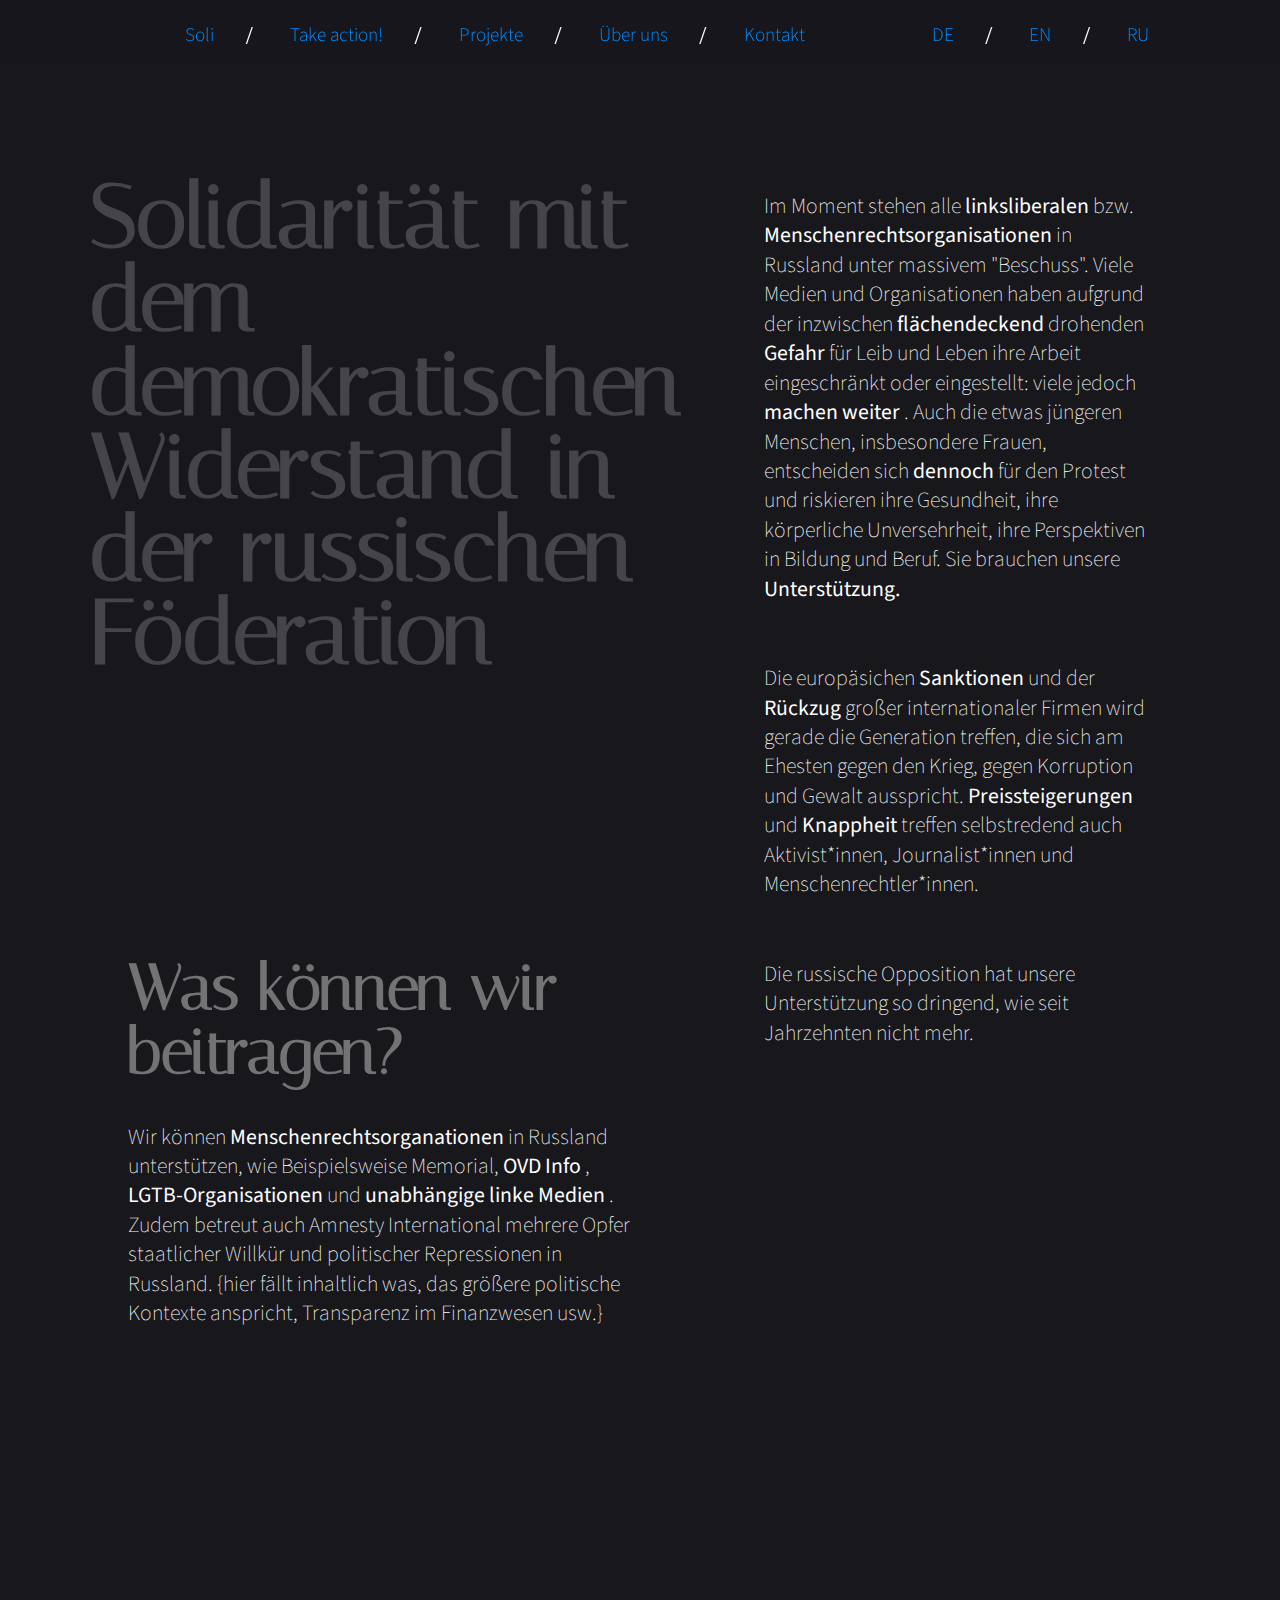
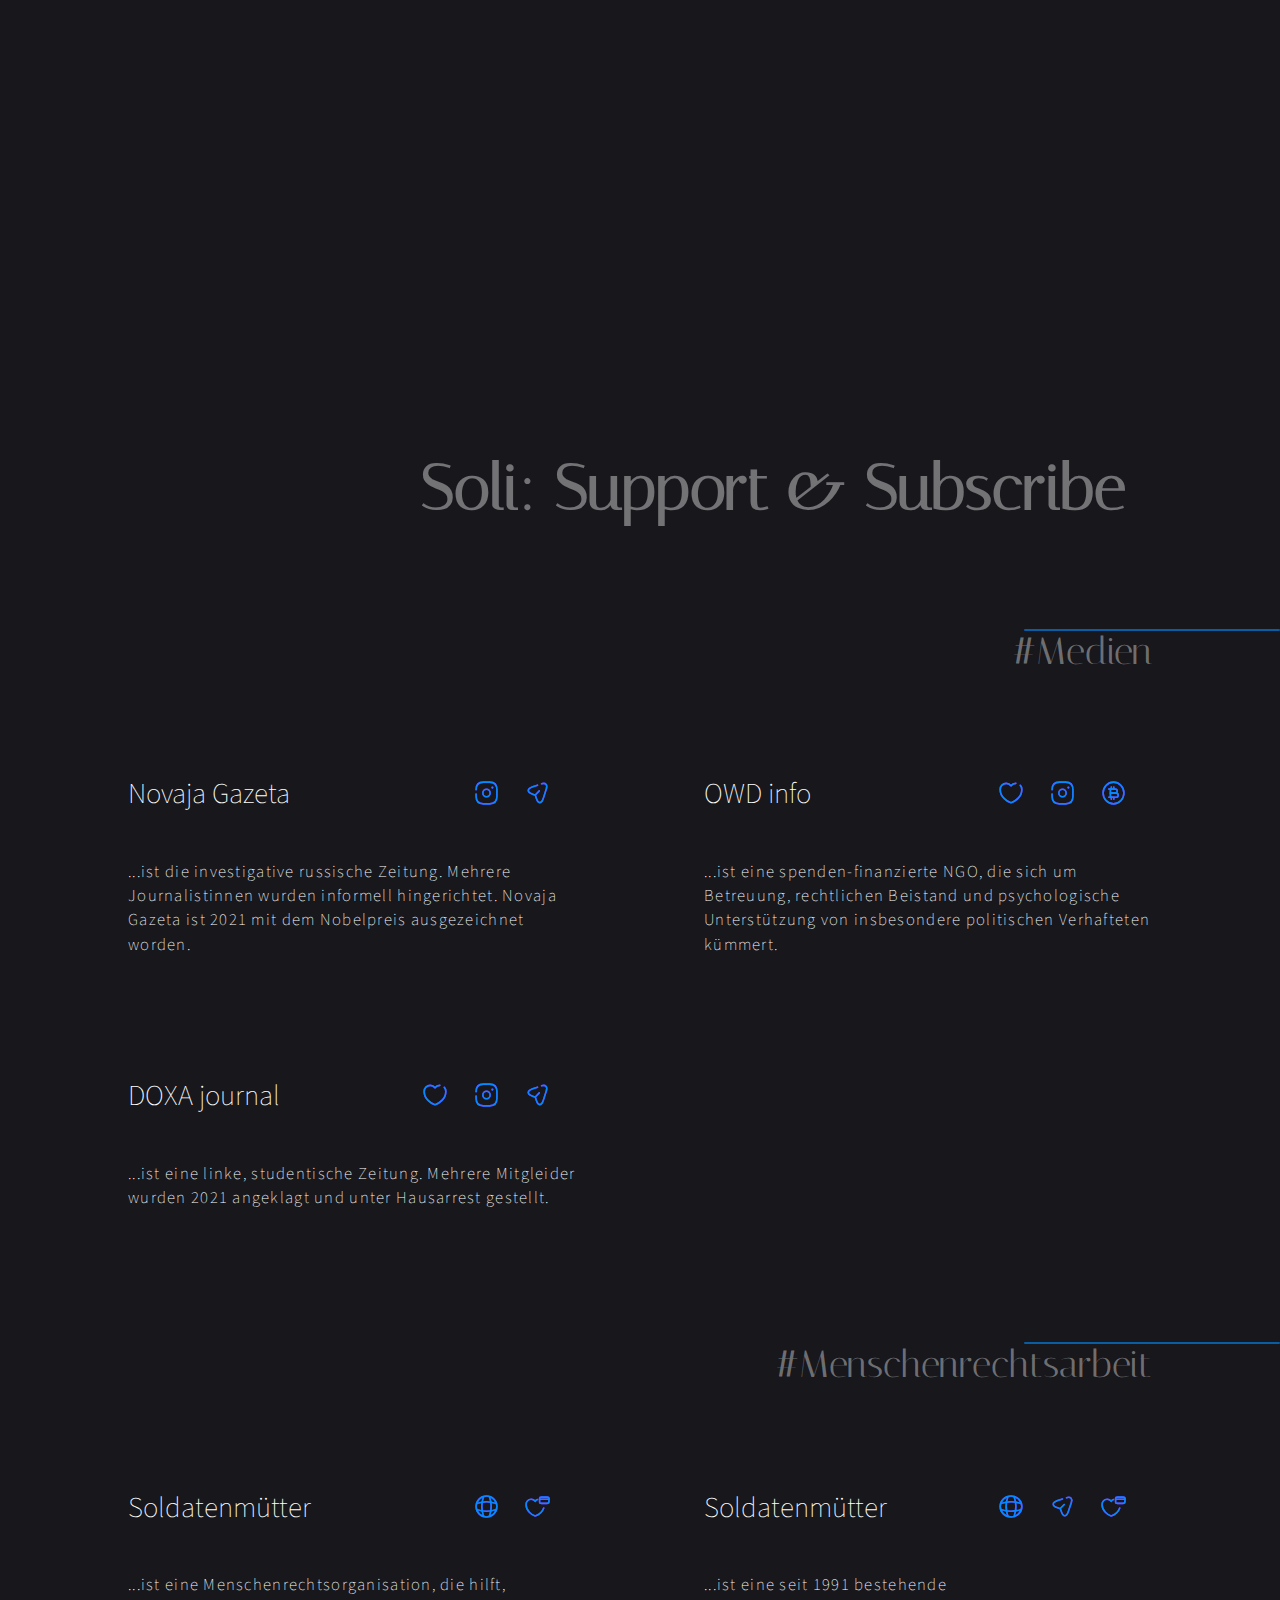
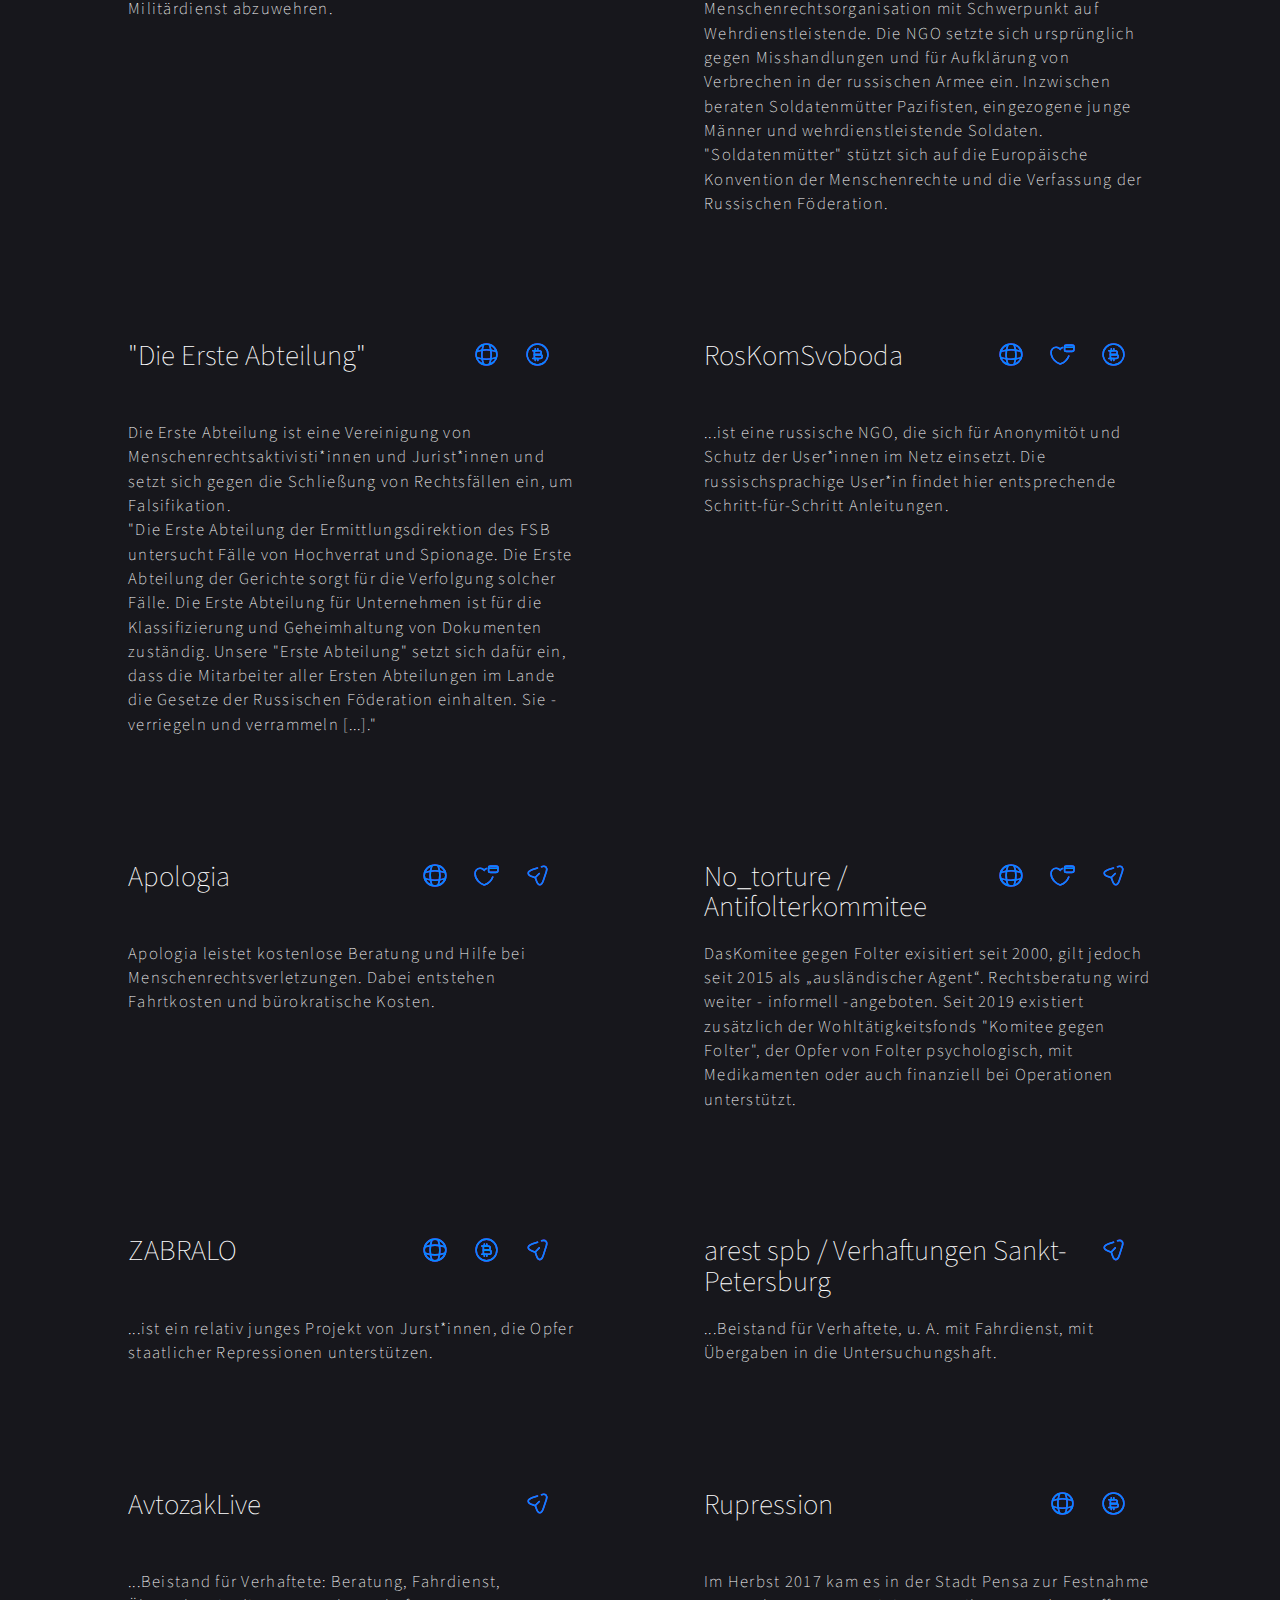
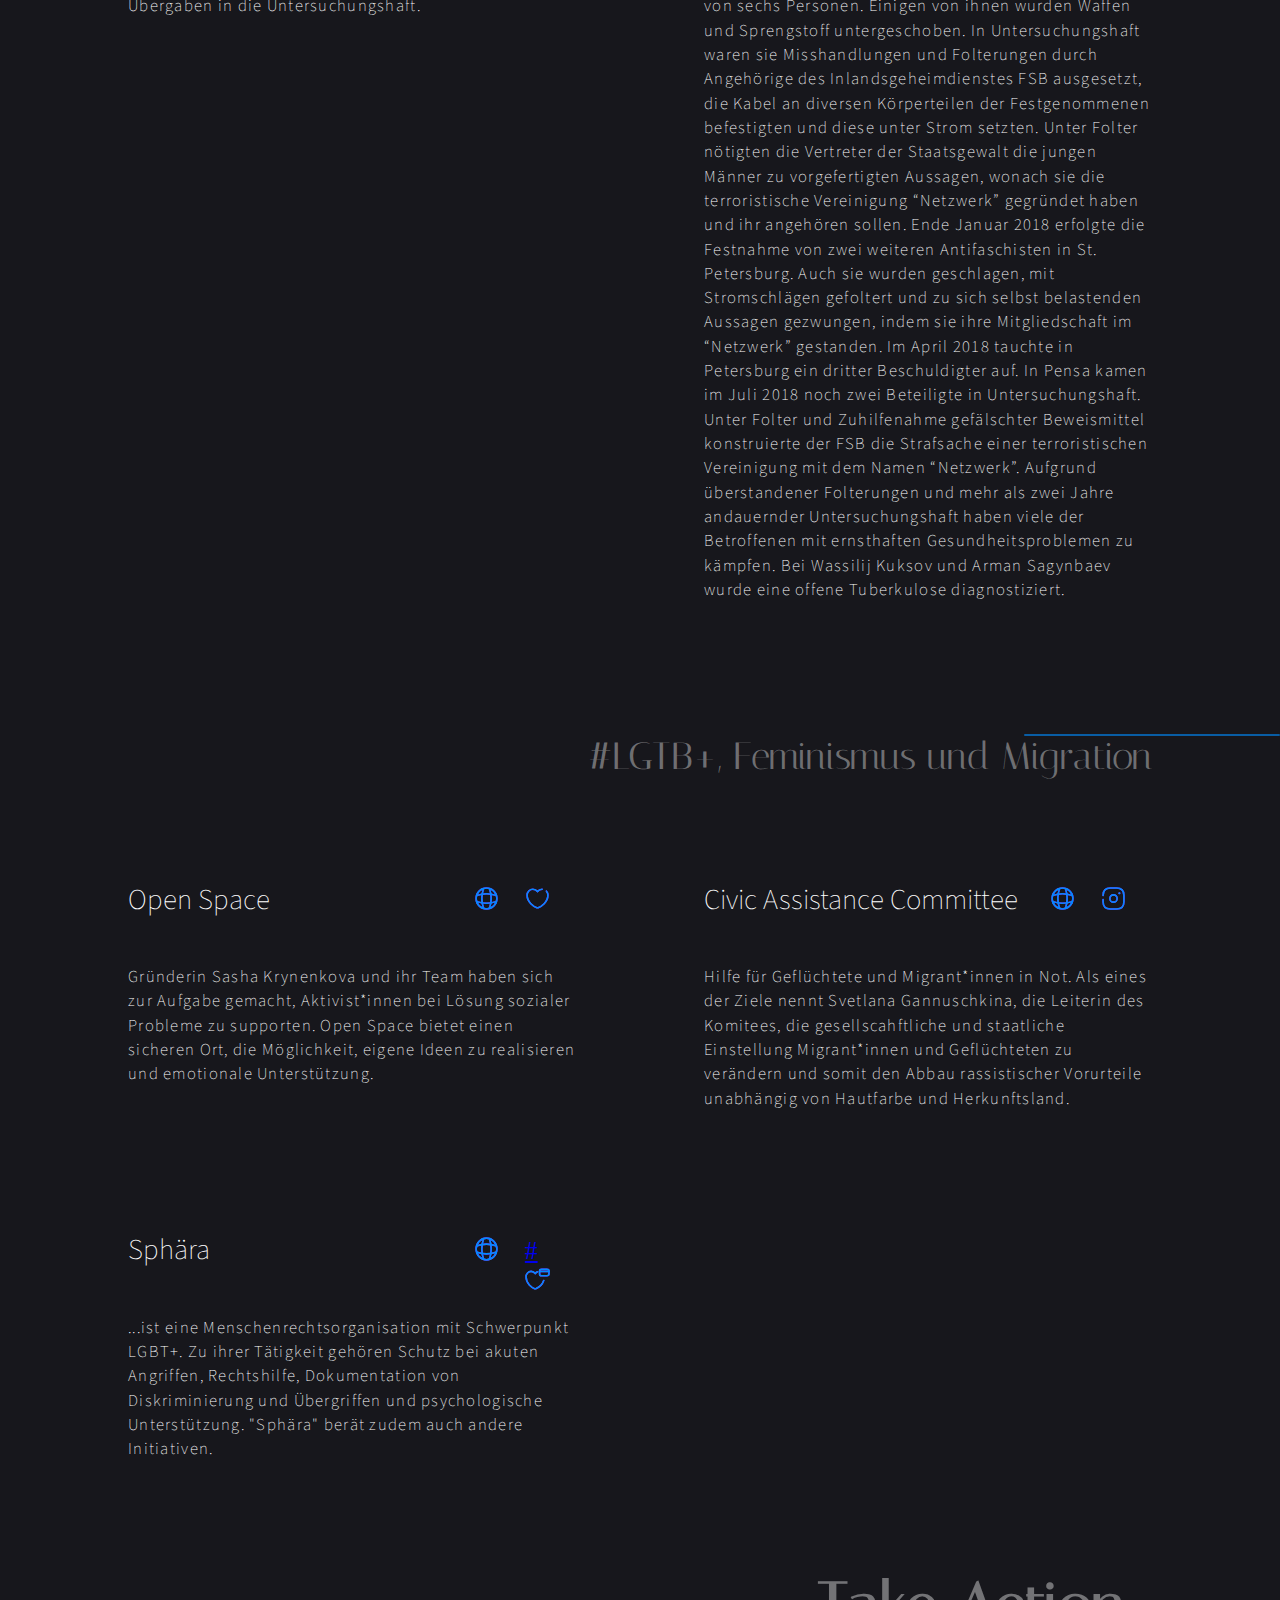
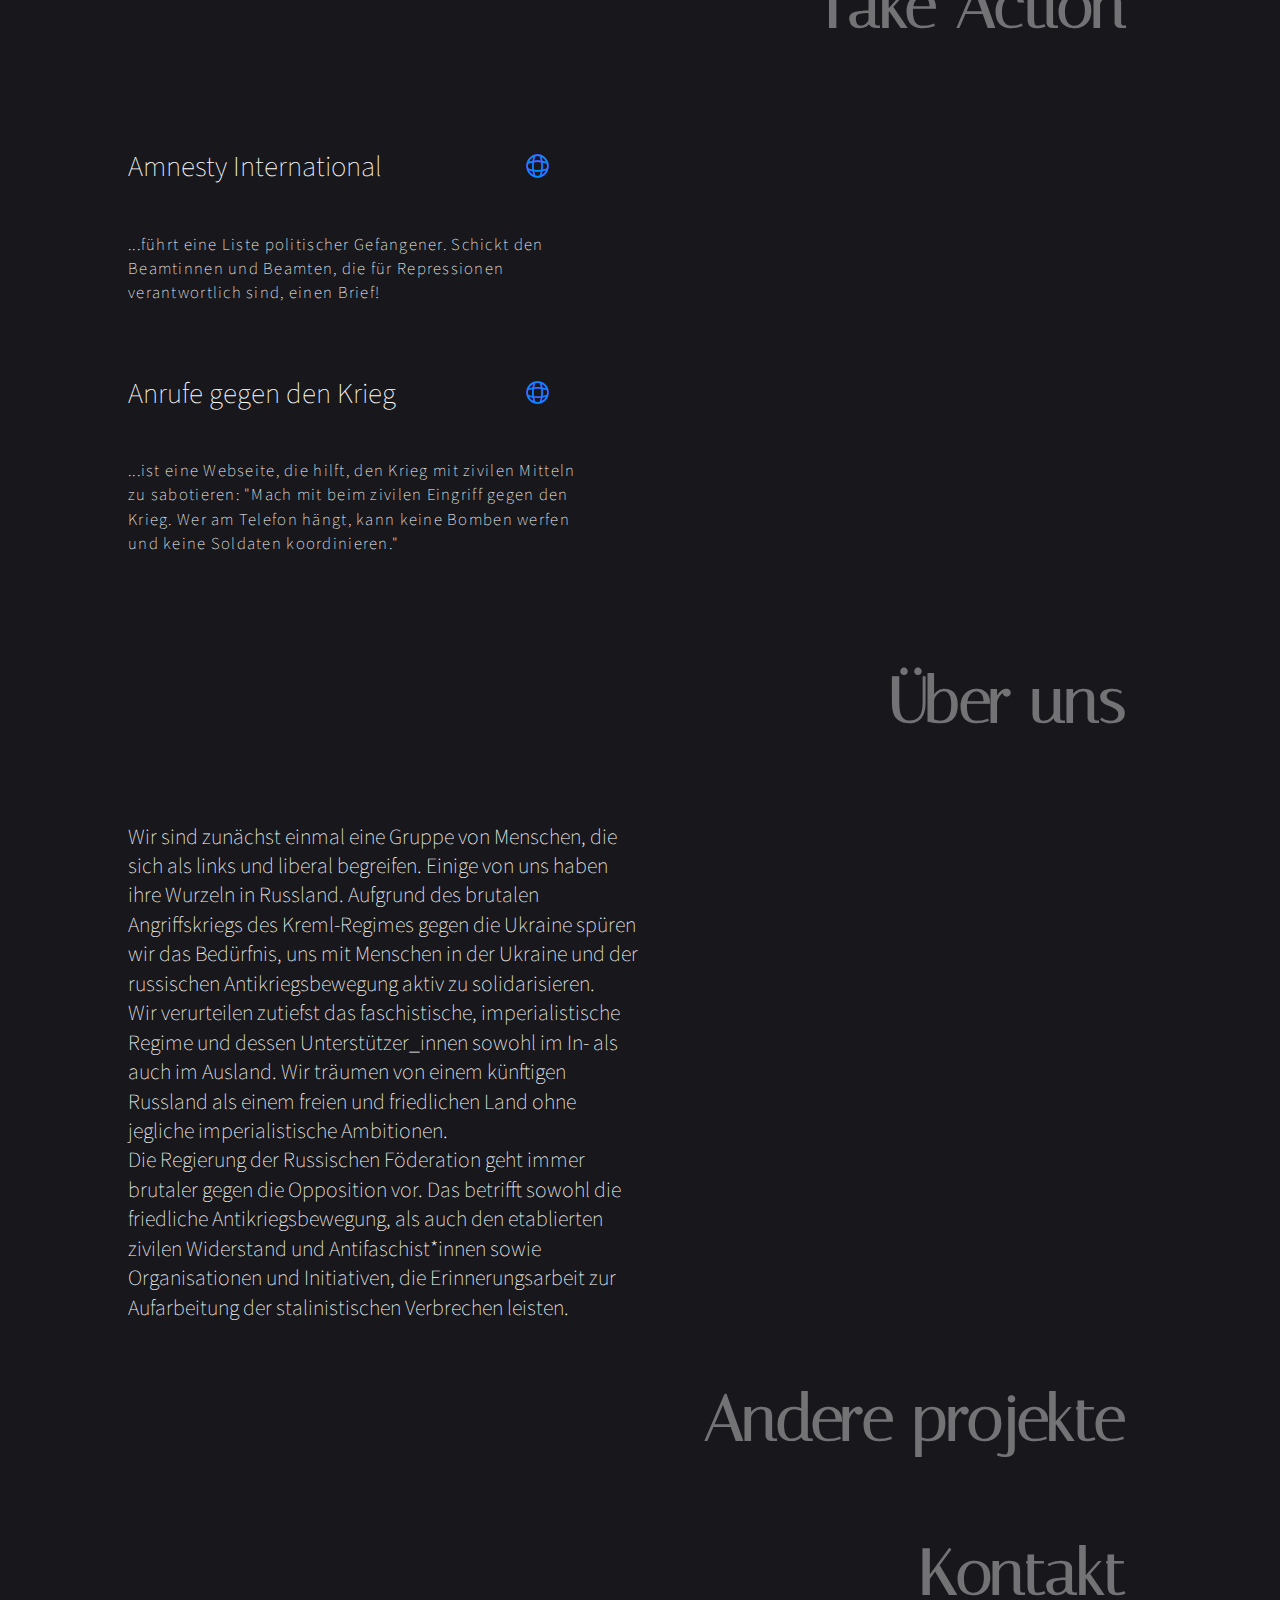
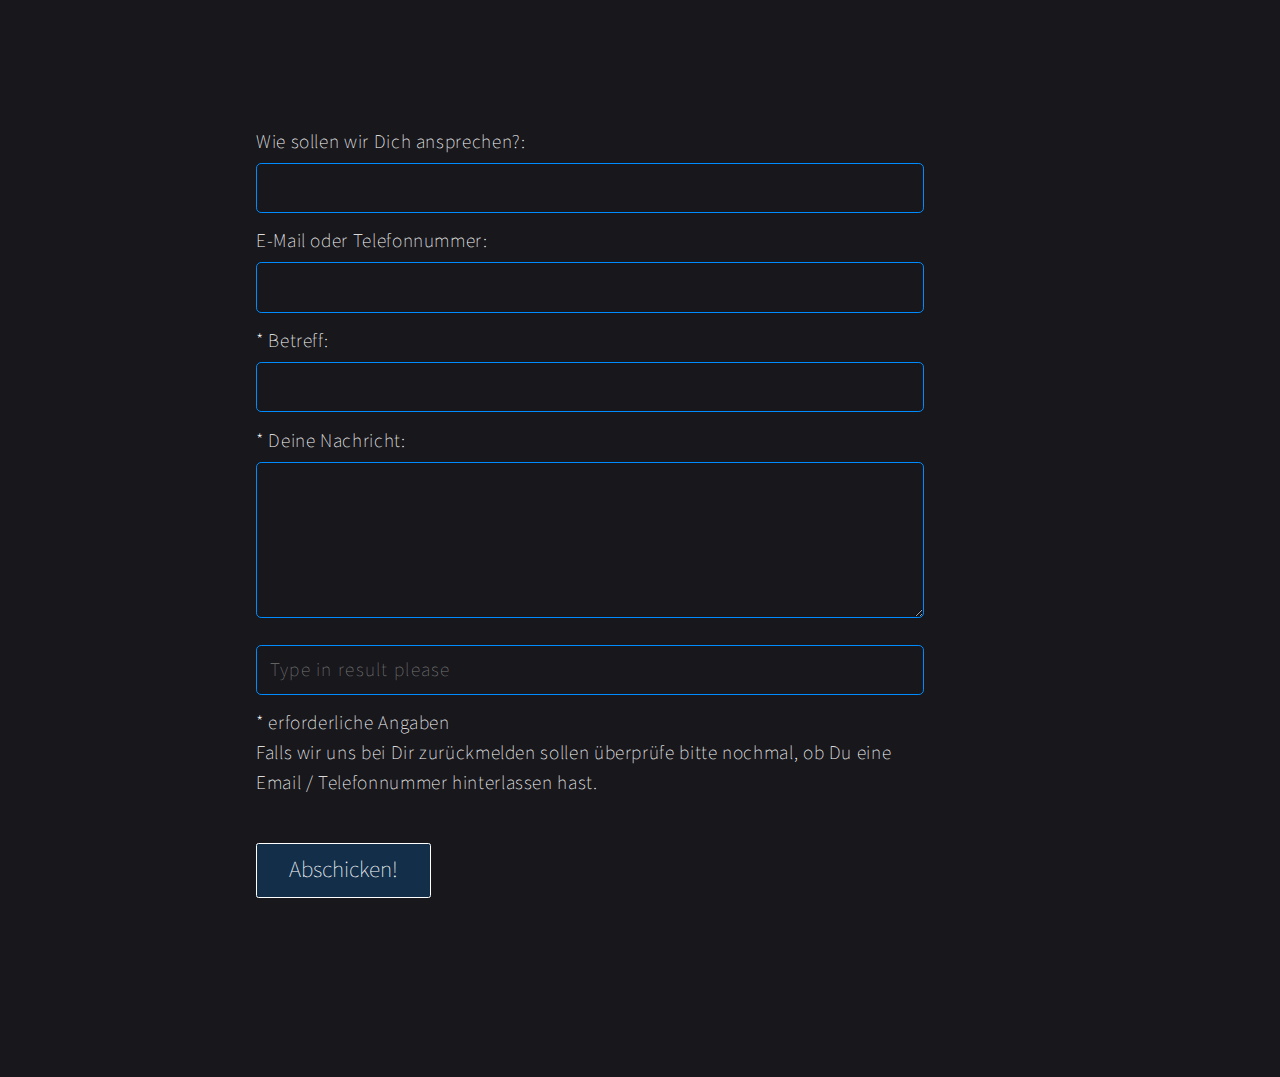
==== commit 2dfdb0a6: "replace <mark> with <b> everywhere" ====
--- a/index.html
+++ b/index.html
@@ -1,527 +1,691 @@
 <!DOCTYPE html>
 <html lang="en">
-    <head>
-        <meta http-equiv="Content-Type" content="text/html; charset=UTF-8">
-        <meta http-equiv="X-UA-Compatible" content="IE=edge">
-        <meta name="viewport" content="width=device-width, initial-scale=1.0">
-        <title>Support Russian Freedom &amp; Antiwar movenment</title>
-        <link href="./CSS/style.css" rel="stylesheet">
-        <script type="text/javascript" src="JS/src/translator.js"></script>
-        <script type="text/javascript" src="JS/src/captcha.js"></script>
-        <script type="text/javascript" src="JS/src/jquery-3.6.0.min.js"></script>
-        <script type="text/javascript" src="JS/index.js"></script>
-    </head>
-    <body>
-    <div id="NavBar">
-        <div id="NavBarDiv">
+<head>
+    <meta http-equiv="Content-Type" content="text/html; charset=UTF-8">
+    <meta http-equiv="X-UA-Compatible" content="IE=edge">
+    <meta name="viewport" content="width=device-width, initial-scale=1.0">
+    <title>Support Russian Freedom &amp; Antiwar movenment</title>
+    <link href="./CSS/style.css" rel="stylesheet">
+    <script type="text/javascript" src="JS/src/translator.js"></script>
+    <script type="text/javascript" src="JS/src/captcha.js"></script>
+    <script type="text/javascript" src="JS/src/jquery-3.6.0.min.js"></script>
+    <script type="text/javascript" src="JS/index.js"></script>
+</head>
+<body>
+<div id="NavBar">
+    <div id="NavBarDiv">
                 <span class="small_icon">
                     <img alt="close" src="Icons/close.svg" id="close">
                 </span>
-            <a class="NavButton" id="soli_button" data-i18n="nav.support_and_suscribe" href="#soli">Soli</a>
-            <div class="slash">/</div>
-            <a class="NavButton" id="take_action_button" data-i18n="nav.take_action" href="#take_action">Take action!</a>
-            <div class="slash">/</div>
-            <a class="NavButton" id="other_projects_button" data-i18n="nav.other_projects" href="#other_projects">Projekte</a>
-            <div class="slash">/</div>
-            <a class="NavButton" id="about_us_button" data-i18n="nav.about_us" href="#about_us">Über uns</a>
-            <div class="slash">/</div>
-            <a class="NavButton" id="contact_button" data-i18n="nav.contact" href="#contact">Kontakt</a>
-
-            <div class="spacer"></div>
-
-            <a class="NavButton translateButton" id="DE" data-lang="de">DE</a>
-            <div class="slash">/</div>
-            <a class="NavButton translateButton" id="EN" data-lang="en">EN</a>
-            <div class="slash">/</div>
-            <a class="NavButton translateButton" id="RU" data-lang="ru">RU</a>
-        </div>
-        <span class="small_icon">
+        <a class="NavButton" id="soli_button" data-i18n="nav.support_and_suscribe" href="#soli">Soli</a>
+        <div class="slash">/</div>
+        <a class="NavButton" id="take_action_button" data-i18n="nav.take_action" href="#take_action">Take action!</a>
+        <div class="slash">/</div>
+        <a class="NavButton" id="other_projects_button" data-i18n="nav.other_projects"
+           href="#other_projects">Projekte</a>
+        <div class="slash">/</div>
+        <a class="NavButton" id="about_us_button" data-i18n="nav.about_us" href="#about_us">Über uns</a>
+        <div class="slash">/</div>
+        <a class="NavButton" id="contact_button" data-i18n="nav.contact" href="#contact">Kontakt</a>
+
+        <div class="spacer"></div>
+
+        <a class="NavButton translateButton" id="DE" data-lang="de">DE</a>
+        <div class="slash">/</div>
+        <a class="NavButton translateButton" id="EN" data-lang="en">EN</a>
+        <div class="slash">/</div>
+        <a class="NavButton translateButton" id="RU" data-lang="ru">RU</a>
+    </div>
+    <span class="small_icon">
                 <img alt="BurgerMenu" src="Icons/Burger.svg" id="burger">
             </span>
-    </div>
-
-    <section id="splash">
-
-        <div class="first"><h1 data-i18n="splash.first">Solidarität mit dem demokratischen Widerstand in der russischen Föderation</h1></div>
-
-        <div class="right">
-            <div class="default" data-i18n="splash.right.first">Im Moment stehen alle <mark>linksliberalen</mark> bzw. <mark>Menschenrechtsorganisationen</mark> in Russland unter massivem "Beschuss". Viele Medien und Organisationen haben aufgrund der inzwischen <mark> flächendeckend</mark> drohenden <mark>Gefahr</mark> für Leib und Leben ihre Arbeit eingeschränkt oder eingestellt: viele jedoch <mark>machen weiter</mark>. Auch die etwas jüngeren Menschen, insbesondere Frauen, entscheiden sich <mark>dennoch</mark> für den Protest und riskieren ihre Gesundheit, ihre körperliche Unversehrheit, ihre Perspektiven in Bildung und Beruf. Sie brauchen unsere <mark>Unterstützung.</mark></div>
-            </br></br>
-            <div class="default" data-i18n="splash.right.second">Die europäsichen <mark>Sanktionen</mark> und der <mark>Rückzug</mark> großer internationaler Firmen wird gerade die Generation treffen, die sich am Ehesten gegen den Krieg, gegen Korruption und Gewalt ausspricht. <mark>Preissteigerungen</mark> und <mark>Knappheit</mark> treffen selbstredend auch Aktivist*innen, Journalist*innen und Menschenrechtler*innen.</div>
-            </br></br>
-            <div class="default" data-i18n="splash.right.third">Die russische Opposition hat unsere Unterstützung so dringend, wie seit Jahrzehnten nicht mehr.</div>
-        </div>
-
-        <div class="third" id="what_can_i_do">
-            <h2 data-i18n="splash.third.what_can_i_do">Was können wir beitragen?</h2>
-            <div class="default" data-i18n="splash.third.default">
-                Wir können <mark>Menschenrechtsorganationen</mark> in Russland unterstützen, wie Beispielsweise Memorial, <mark>OVD Info</mark>, <mark>LGTB-Organisationen</mark> und <mark>unabhängige linke Medien</mark>. Zudem betreut auch Amnesty International mehrere Opfer staatlicher Willkür und politischer Repressionen in Russland. {hier fällt inhaltlich was, das größere politische Kontexte anspricht, Transparenz im Finanzwesen usw.}
-            </div>
-        </div>
-    </section> <!--Splash-->
-
-        <section id="soli">
-            <h2>Soli: Support &amp; Subscribe</h2>
-
-            <!--Medien-->
-            <div class="structure">
-                <div class="line"></div>
-                <h3>#Medien</h3>
-            </div>
-
-            <div class="two_columns_grid">
-
-                <!--Nowaya-->
-                <div class="card">
-                    <div class="name"><h4>Novaja Gazeta</h4></div>
-                    <div class="links flex_row_right">
-                        <a href="https://www.instagram.com/novayagazeta/" class="small_icon">
-                            <img alt="zum Instagram-Profil" src="./Icons/instagram_blue.svg" class="small_icon blue">
-                            <img alt="zum Instagram-Profil" src="./Icons/instagram_pink.svg" class="small_icon pink">
-                        </a>
-                        <a href="https://t.me/novaya_pishet" class="small_icon">
-                            <img alt="zum Telegramkanal" src="./Icons/telegram_blue.svg" class="small_icon blue">
-                            <img alt="zum Telegramkanal" src="./Icons/telegram_pink.svg" class="small_icon pink">
-                        </a>
-
-
-                    </div>
-                    <div class="explanation">
-                        <p class="small">
-                            ...ist die investigative russische Zeitung. Mehrere Journalistinnen wurden informell hingerichtet. Novaja Gazeta ist 2021 mit dem Nobelpreis ausgezeichnet worden.
-                        </p>
-                    </div>
-                </div> <!--Card-->
-
-                <!--OWD-->
-                <div class="card">
-                    <div class="name"><h4>OWD info</h4></div>
-                    <div class="links flex_row_right">
-                        <a href="https://www.globalgiving.org/projects/ovd-info/" class="small_icon">
-                            <img alt="zur global giving Spendenplattform" src="./Icons/donate_blue.svg" class="small_icon blue">
-                            <img alt="zur global giving Spendenplattform" src="./Icons/donate_pink.svg" class="small_icon pink">
-                        </a>
-                        <a href="https://www.instagram.com/serenko_daria/" class="small_icon">
-                            <img alt="zum Instagram-Profil" src="./Icons/instagram_blue.svg" class="small_icon blue">
-                            <img alt="zum Instagram-Profil" src="./Icons/instagram_pink.svg" class="small_icon pink">
-                        </a>
-                        <a href="https://donate.ovdinfo.org/crypto#crypto-about" class="small_icon">
-                            <img alt="Crypro spenden" src="./Icons/crypto_blue.svg" class="small_icon blue">
-                            <img alt="Crypto spenden" src="./Icons/crypto_pink.svg" class="small_icon pink">
-                        </a>
-                    </div>
-                    <div class="explanation">
-                        <p class="small">
-                            ...ist eine spenden-finanzierte NGO, die sich um Betreuung, rechtlichen Beistand und psychologische Unterstützung von insbesondere politischen Verhafteten kümmert.
-                        </p>
-                    </div>
-                </div> <!--Card-->
-
-                <!--DOXA-->
-                <div class="card">
-
-                    <div class="name"><h4>DOXA journal</h4></div>
-                    <div class="links flex_row_right">
-                        <a href="https://www.patreon.com/doxajournal" class="small_icon">
-                            <img alt="zur Patreon Spendenplattform" src="./Icons/donate_blue.svg" class="small_icon blue">
-                            <img alt="zur Patreon Spendenplattform" src="./Icons/donate_pink.svg" class="small_icon pink">
-                        </a>
-                        <a href="https://www.instagram.com/doxa_journal/" class="small_icon">
-                            <img alt="zum Instagram-Profil" src="./Icons/instagram_blue.svg" class="small_icon blue">
-                            <img alt="zum Instagram-Profil" src="./Icons/instagram_pink.svg" class="small_icon pink">
-                        </a><a href="https://t.me/doxajournal" class="small_icon">
-                            <img alt="zum Telegramkanal" src="./Icons/telegram_blue.svg" class="small_icon blue">
-                            <img alt="zum Telegramkanal" src="./Icons/telegram_pink.svg" class="small_icon pink">
-                        </a>
-                    </div>
-                    <div class="explanation">
-                        <p class="small">
-                                ...ist eine linke, studentische Zeitung. Mehrere Mitgleider wurden 2021 angeklagt und unter Hausarrest gestellt.
-                        </p>
-                    </div>
-                </div> <!--Card-->
-            </div>
-
-            <div class="structure">
-                <div class="line"></div>
-                <h3>#Menschenrechtsarbeit</h3>
-            </div>
-
-            <div class="two_columns_grid">
-
-                <!--Soldatenmütter-->
-                <div class="card">
-                    <div class="name"><h4>Soldatenmütter</h4></div>
-                    <div class="links flex_row_right">
-                        <a href="https://soldiersmothers.ru/" class="small_icon">
-                            <img alt="Zur Webseite" src="./Icons/web_blue.svg" class="small_icon blue">
-                            <img alt="Zur Webseite" src="./Icons/web_pink.svg" class="small_icon pink">
-                        </a>
-                        <a href="https://t.me/solmspb" class="small_icon">
-                            <img alt="Zum Telegramkanal" src="./Icons/telegram_blue.svg" class="small_icon blue">
-                            <img alt="Zum Telegramkanal" src="./Icons/telegram_pink.svg" class="small_icon pink">
-                        </a>
-                        <a href="https://soldiersmothers.ru/donate" class="small_icon">
-                            <img alt="Donate" src="./Icons/donate_credit_blue.svg" class="small_icon blue">
-                            <img alt="Donate" src="./Icons/donate_credit_pink.svg" class="small_icon pink">
-                        </a>
-
-                    </div>
-                    <div class="explanation">
-                        <p class="small">
-                            ...ist eine seit 1991 bestehende Menschenrechtsorganisation mit Schwerpunkt auf Wehrdienstleistende. Die NGO setzte sich ursprünglich gegen Misshandlungen und für Aufklärung von Vrebrechen in der russischen Armee ein. Inzwischen beraten Soldatenmütter Pazifisten, eingezogene junge Männer und wehrdienstleistende Soldaten. "Soldatenmütter" stützt sich auf die Europäische Konvention der Menschenrechte und die Verfassung der Russischen Föderation.
-                        </p>
-                    </div>
-                </div> <!--Card-->
-
-                <!--Die erste Abteilung-->
-                <div class="card">
-                    <div class="name"><h4>"Die Erste Abteilung"</h4></div>
-                    <div class="links flex_row_right">
-                        <a href="https://dept.one/" class="small_icon">
-                            <img alt="Zur Webseite" src="./Icons/web_blue.svg" class="small_icon blue">
-                            <img alt="Zur Webseite" src="./Icons/web_pink.svg" class="small_icon pink">
-                        </a>
-                        <a href="https://dept.one/#donate" class="small_icon">
-                            <img alt="Spenden mit Crypro" src="./Icons/crypto_blue.svg" class="small_icon blue">
-                            <img alt="Spenden mit Crypto" src="./Icons/crypto_pink.svg" class="small_icon pink">
-                        </a>
-                    </div>
-                    <div class="explanation">
-                        <p class="small">
-                            Die Erste Abteilung ist eine Vereinigung von Menschenrechtsaktivisti*innen und Jurist*innen und setzt sich gegen die Schließung von Rechtsfällen ein, um Falsifikation. <br>
-                            "Die Erste Abteilung der Ermittlungsdirektion des FSB untersucht Fälle von Hochverrat und Spionage. Die Erste Abteilung der Gerichte sorgt für die Verfolgung solcher Fälle. Die Erste Abteilung für Unternehmen ist für die Klassifizierung und Geheimhaltung von Dokumenten zuständig. Unsere "Erste Abteilung" setzt sich dafür ein, dass die Mitarbeiter aller Ersten Abteilungen im Lande die Gesetze der Russischen Föderation einhalten. Sie -verriegeln und verrammeln [...]."
-                        </p>
-                    </div>
-                </div> <!--Card-->
-
-                <!--Die erste Abteilung-->
-                <div class="card">
-                    <div class="name"><h4>RosKomSvoboda</h4></div>
-                    <div class="links flex_row_right">
-                        <a href="https://safe.roskomsvoboda.org/" class="small_icon">
-                            <img alt="zur Webseite" src="./Icons/web_blue.svg" class="small_icon blue">
-                            <img alt="zur Webseite" src="./Icons/web_pink.svg" class="small_icon pink">
-                        </a>
-                        <a href="https://donate.roskomsvoboda.org/?amount=100&amp;recurring=true" class="small_icon">
-                                <img alt="Spenden mit Kreditkarte" src="./Icons/donate_credit_blue.svg" class="small_icon blue">
-                                <img alt="Spenden mit Kreditkarte" src="./Icons/donate_credit_pink.svg" class="small_icon pink">
-                        </a>
-                        <a href="https://donate.roskomsvoboda.org/crypto/" class="small_icon">
-                            <img alt="Spenden mit Crypto" src="./Icons/crypto_blue.svg" class="small_icon blue">
-                            <img alt="Spenden mit Crypto" src="./Icons/crypto_pink.svg" class="small_icon pink">
-                    </a>
-                    </div>
-                    <div class="explanation">
-                        <p class="small">
-                                ...ist eine russische NGO, die sich für Anonymitöt und Schutz der User*innen im Netz einsetzt. Die russischsprachige User*in findet hier entsprechende Schrit-für-Schritt Anleitungen.
-                        </p>
-                    </div>
-                </div> <!--Card-->
-
-                <!--Apologia-->
-                <div class="card">
-                    <div class="name"><h4>Apologia</h4></div>
-                    <div class="links flex_row_right">
-                        <a href="https://apologia.pro/" class="small_icon">
-                            <img alt="https://apologia.pro/" src="./Icons/web_blue.svg" class="small_icon blue">
-                            <img alt="https://apologia.pro/" src="./Icons/web_pink.svg" class="small_icon pink">
-                        </a>
-                        <a href="https://apologia.pro/" class="small_icon">
-                            <img alt="Spenden mit Kreditkarte" src="./Icons/donate_credit_blue.svg" class="small_icon blue">
-                            <img alt="Spenden mit Kreditkarte" src="./Icons/donate_credit_pink.svg" class="small_icon pink">
-                        </a>
-                        <a href="https://t.me/ApologiaHelp" class="small_icon">
-                            <img alt="https://apologia.pro/" src="./Icons/telegram_blue.svg" class="small_icon blue">
-                            <img alt="https://apologia.pro/" src="./Icons/telegram_pink.svg" class="small_icon pink">
-                        </a>
-
-
-                    </div>
-                    <div class="explanation">
-                        <p class="small">
-                            Apologia leistet kostenlose Beratung und Hilfe bei Menschenrechtsverletzungen. Dabei entstehen Fahrtkosten und bürokratische Kosten.
-                        </p>
-                    </div>
-                </div> <!--Card-->
-
-                <!--no_torture-->
-                <div class="card">
-                    <div class="name"><h4>No_torture /<br> Antifolterkommitee</h4></div>
-                    <div class="links flex_row_right">
-                        <a href="https://taplink.cc/no_torture" class="small_icon">
-                            <img alt="Zur Übersicht" src="./Icons/web_blue.svg" class="small_icon blue">
-                            <img alt="Zur Übersicht" src="./Icons/web_pink.svg" class="small_icon pink">
-                        </a>
-                        <a href="https://nuzhnapomosh.ru/funds/komitet-protiv-pytok/" class="small_icon">
-                            <img alt="Spenden mit Kreditkarte" src="./Icons/donate_credit_blue.svg" class="small_icon blue">
-                            <img alt="Spenden mit Kreditkarte" src="./Icons/donate_credit_pink.svg" class="small_icon pink">
-                        </a>
-                        <a href="https://t.me/against_torture" class="small_icon">
-                            <img alt="Zum Telegramkanal" src="./Icons/telegram_blue.svg" class="small_icon blue">
-                            <img alt="Zum Telegramkanal" src="./Icons/telegram_pink.svg" class="small_icon pink">
-                        </a>
-
-                    </div>
-                    <div class="explanation">
-                        <p class="small">
-                            Komitee gegen Folter exisitiert seit 2000, gilt jedoch seit 2015 als „ausländischer Agent“. Rechtsberatung wird weiter - informell -angeboten. Seit 2019 exisitiert zusätzlich das Wohltätigkeitsfond Komitee gegen Folter, die Opfer von Folter psychologisch, mit Medikamenten oder auch finanziell bei Operationen unterstütz.
-                        </p>
-                    </div>
-                </div> <!--Card-->
-
-                <!--ZABRALO-->
-                <div class="card">
-                    <div class="name"><h4>ZABRALO</h4></div>
-                    <div class="links flex_row_right">
-                        <a href="https://zabralo.me/" class="small_icon">
-                            <img alt="Zur Webseite" src="./Icons/web_blue.svg" class="small_icon blue">
-                            <img alt="Zur Webseite" src="./Icons/web_pink.svg" class="small_icon pink">
-                        </a>
-                        <a href="https://zabralo.me/#rec436031795" class="small_icon">
-                            <img alt="Crypto spenden" src="./Icons/crypto_blue.svg" class="small_icon blue">
-                            <img alt="Crypto spenden" src="./Icons/crypto_pink.svg" class="small_icon pink">
-                        </a>
-                        <a href="https://t.me/zabralohelp" class="small_icon">
-                            <img alt="Telegram" src="./Icons/telegram_blue.svg" class="small_icon blue">
-                            <img alt="Telegram" src="./Icons/telegram_pink.svg" class="small_icon pink">
-                        </a>
-
-                    </div>
-                    <div class="explanation">
-                        <p class="small">
-                                ...ist ein relativ jugnes Projekt von Jurst*innen, die Opfer staatlicher Repressionen unterstützt.
-                        </p>
-                    </div>
-                </div> <!--Card-->
-
-                <!--arest spb-->
-                <div class="card">
-                    <div class="name"><h4>arest spb / Verhaftungen Sankt-Petersburg</h4></div>
-                    <div class="links flex_row_right">
-                        <a href="https://t.me/arestspb/971" class="small_icon">
-                            <img alt="Telegramkanal" src="./Icons/telegram_blue.svg" class="small_icon blue">
-                            <img alt="Telegramkanal" src="./Icons/telegram_pink.svg" class="small_icon pink">
-                        </a>
-
-                    </div>
-                    <div class="explanation">
-                        <p class="small">
-                            ...Beistand für Verhaftete, u. A. mit Fahrdienst, mit Übergaben in die Untersuchungshaft.
-                        </p>
-                    </div>
-                </div> <!--Card-->
-
-                <!--Avtozak Live-->
-                <div class="card">
-                    <div class="name"><h4>AvtozakLive</h4></div>
-                    <div class="links flex_row_right">
-                        <a href="https://t.me/avtozaklive" class="small_icon">
-                            <img alt="Telegramkanal" src="./Icons/telegram_blue.svg" class="small_icon blue">
-                            <img alt="Telegramkanal" src="./Icons/telegram_pink.svg" class="small_icon pink">
-                        </a>
-
-                    </div>
-                    <div class="explanation">
-                        <p class="small">
-                            ...Beistand für Verhaftete: Beratung, Fahrdienst, Übergaben in die Untersuchungshaft.
-                        </p>
-                    </div>
-                </div> <!--Card-->
-
-                <!--Rupression-->
-                <div class="card">
-                    <div class="name"><h4>Rupression</h4></div>
-                    <div class="links flex_row_right">
-                        <a href="https://rupression.com/" class="small_icon">
-                            <img alt="Zur Webseite" src="./Icons/web_blue.svg" class="small_icon blue">
-                            <img alt="Zur Webseite" src="./Icons/web_pink.svg" class="small_icon pink">
-                        </a>
-                        <a href="https://rupression.com/en/support/" class="small_icon">
-                            <img alt="Donate" src="./Icons/crypto_blue.svg" class="small_icon blue">
-                            <img alt="Donate" src="./Icons/crypto_pink.svg" class="small_icon pink">
-                        </a>
-
-                    </div>
-                    <div class="explanation">
-                        <p class="small">
-                            Im Herbst 2017 kam es in der Stadt Pensa zur Festnahme von sechs Personen. Einigen von ihnen wurden Waffen und Sprengstoff untergeschoben. In Untersuchungshaft waren sie Misshandlungen und Folterungen durch Angehörige des Inlandsgeheimdienstes FSB ausgesetzt, die Kabel an diversen Körperteilen der Festgenommenen befestigten und diese unter Strom setzten. Unter Folter nötigten die Vertreter der Staatsgewalt die jungen Männer zu vorgefertigten Aussagen, wonach sie die terroristische Vereinigung “Netzwerk” gegründet haben und ihr angehören sollen. Ende Januar 2018 erfolgte die Festnahme von zwei weiteren Antifaschisten in St. Petersburg. Auch sie wurden geschlagen, mit Stromschlägen gefoltert und zu sich selbst belastenden Aussagen gezwungen, indem sie ihre Mitgliedschaft im “Netzwerk” gestanden. Im April 2018 tauchte in Petersburg ein dritter Beschuldigter auf. In Pensa kamen im Juli 2018 noch zwei Beteiligte in Untersuchungshaft. Unter Folter und Zuhilfenahme gefälschter Beweismittel konstruierte der FSB die Strafsache einer terroristischen Vereinigung mit dem Namen “Netzwerk”. Aufgrund überstandener Folterungen und mehr als zwei Jahre andauernder Untersuchungshaft haben viele der Betroffenen mit ernsthaften Gesundheitsproblemen zu kämpfen. Bei Wassilij Kuksov und Arman Sagynbaev wurde eine offene Tuberkulose diagnostiziert.
-                        </p>
-                    </div>
-                </div> <!--Card-->
-
-                <!--EXAMPLE CARD
-                <div class="card">
-                    <div class="name"><h4>[]</h4></div>
-                    <div class="links flex_row_right">
-                        <a href="[webadress]" class="small_icon">
-                            <img alt="Zur Webseite" src="Icons/web_blue.svg" class="small_icon blue">
-                            <img alt="Zur Webseite" src="Icons/web_pink.svg" class="small_icon pink">
-                        </a>
-                        <a href="[webadress]" class="small_icon">
-                            <img alt="[]" src="Icons/[]blue.svg" class="small_icon blue">
-                            <img alt="[]" src="Icons/[]pink.svg" class="small_icon pink">
-                        </a>
-
-                    </div>
-                    <div class="explanation">
-                        <p class="small">
-                                [Explanation]
-                        </p>
-                    </div>
-                </div> Card-->
-            </div>
-
-            <div class="structure">
-                <div class="line"></div>
-                <h3>#LGTB+, Feminismus und Migration</h3>
-            </div>
-
-            <div class="two_columns_grid">
-
-                <!--Open Space-->
-                <div class="card">
-                    <div class="name"><h4>Open Space</h4></div>
-                    <div class="links flex_row_right">
-                        <a href="https://ospace.org/" class="small_icon">
-                            <img alt="Zur Webseite" src="./Icons/web_blue.svg" class="small_icon blue">
-                            <img alt="Zur Webseite" src="./Icons/web_pink.svg" class="small_icon pink">
-                        </a>
-                        <a href="https://www.patreon.com/ospace" class="small_icon">
-                            <img alt="Zum Patreon" src="./Icons/donate_blue.svg" class="small_icon blue">
-                            <img alt="Zum Patreon" src="./Icons/donate_pink.svg" class="small_icon pink">
-                        </a>
-
-                    </div>
-                    <div class="explanation">
-                        <p class="small">
-                            Gründerin Sasha Krynenkova und ihr Team haben sich zur Aufgabe gemacht, Aktivist*innen bei Lösung sozialer Probleme zu supporten. Open Space bietet einen sicheren Ort, die Möglichkeit, eigene Ideen zu realisieren und emotionale Unterstützung.
-                        </p>
-                    </div>
-                </div> <!--Card-->
-
-                <!--Civil Assistance Comitee-->
-                <div class="card">
-                    <div class="name"><h4>Civic Assistance Committee</h4></div>
-                    <div class="links flex_row_right">
-                        <a href="https://refugee.ru/" class="small_icon">
-                            <img alt="Zur Webseite" src="./Icons/web_blue.svg" class="small_icon blue">
-                            <img alt="Zur Webseite" src="./Icons/web_pink.svg" class="small_icon pink">
-                        </a>
-                        <a href="https://www.instagram.com/refugee_help/" class="small_icon">
-                            <img alt="Global giving" src="./Icons/instagram_blue.svg" class="small_icon blue">
-                            <img alt="Global giving" src="./Icons/instagram_pink.svg" class="small_icon pink">
-                        </a>
-
-                    </div>
-                    <div class="explanation">
-                        <p class="small">
-                            Hilfe für Geflüchtete und Migrant*innen in Not. Als eines der Ziele nennt Svetlana Gannuschkina, die Leiterin des Komitees, die gesellscahftliche und staatliche Einstellung Migrant*innen und Geflüchteten zu verändern und somit den Abbau rassistischer Vorurteile unabhängig von Hautfarbe und Herkunftsland.
-                        </p>
-                    </div>
-                </div> <!--Card-->
-
-                <!--Sphära-->
-                <div class="card">
-                    <div class="name"><h4>Sphära</h4></div>
-                    <div class="links flex_row_right">
-                        <a href="https://cfsphere.org/" class="small_icon">
-                            <img alt="Zur Webseite" src="./Icons/web_blue.svg" class="small_icon blue">
-                            <img alt="Zur Webseite" src="./Icons/web_pink.svg" class="small_icon pink">
-                        </a>
-                        <a href="https://cfsphere.org/donate" class="small_icon">
-                            <img alt="donate" src="./Icons/donate_credit_blue.svg" class="small_icon blue">
-                            <img alt="donate" src="./Icons/donate_credit_pink.svg" class="small_icon pink">
-                        </a>
-
-                    </div>
-                    <div class="explanation">
-                        <p class="small">
-                            ...ist eine Menschenrechtsorganisation mit Schwerpunkt LGBT+. Zu ihrer Tätigkeit gehören Schutz bei akuten Angriffen, Rechtshilfe, Dokumentation von Diskriminierung und Übergriffen und psychologische Unterstützung. "Sphära" berät zudem auch andere Initiativen.
-                        </p>
-                    </div>
-                </div> <!--Card-->
-            </div>
-
-        </section> <!--/soli-->
-
-        <section id="take_action">
-            <h2>Take Action</h2>
-
-            <div class="cards two_columns_grid">
-
-                <div class="card">
-
-                    <div class="name"><h4>Amnesty International</h4></div>
-                    <div class="links flex_row_right">
-                        <a href="https://www.amnesty.de/informieren/laender/russische-foederation" class="small_icon">
-                            <img alt="zum Instagram-Profil" src="./Icons/web_blue.svg" class="small_icon blue">
-                            <img alt="zum Instagram-Profil" src="./Icons/web_pink.svg" class="small_icon pink">
-                        </a>
-                    </div>
-                    <div class="explanation">
-                        <p class="small">
-                                ...führt eine Liste politischer Gefangener. Schickt den Beamtinnen und Beamten, die für Repressionen verantwortlich sind, einen Brief!
-                        </p>
-                    </div>
-                </div>
-            </div> <!--Card-->
-        </section> <!--/get involved-->
-
-    <section id="about_us">
-        <h2 data-i18n="about_us.title">Über uns</h2>
-        <div class="default">Wir sind zunächst einmal eine Gruppe von Menschen, die sich als links und liberal begreifen. Einige von uns haben ihre Wurzeln in Russland.
-
-            Aufgrund des brutalen Angriffskriegs des Kreml-Regimes gegen die Ukraine spüren wir das Bedürfnis, uns mit Menschen in der Ukraine und der russischen Antikriegsbewegung aktiv zu solidarisieren.<br>
-
-            Wir verurteilen zutiefst das faschistische, imperialistische Regime und dessen Unterstützer_innen sowohl im In- als auch im Ausland. Wir träumen von einem künftigen Russland als einem freien und friedlichen Land ohne jegliche imperialistische Ambitionen.<br>
-
-            Die Regierung der Russischen Föderation geht immer brutaler gegen die Opposition vor. Das betrifft sowohl die friedliche Antikriegsbewegung, als auch den etablierten zivilen Widerstand und Antifaschist*innen sowie Organisationen und Initiativen, die Erinnerungsarbeit zur Aufarbeitung der stalinistischen Verbrechen leisten.</div>
-    </section>
-
-    <section id="other_projects">
-        <h2 data-i18n="other_projects.title">Andere projekte</h2>
-    </section>
-
-    <section id="contact">
-        <h2 data-i18n="contact.title">Kontakt</h2>
-        <form method="post" id="form_contact" action="mail.php">
-
-            <div>
-                <label data-i18n="contact.form.label_name" for="name">Wie sollen wir Dich ansprechen?:</label><br>
-                <input type="text" name="name" id="name">
-            </div>
-            <div>
-                <label data-i18n="contact.form.label_email" for="email">E-Mail oder Telefonnummer:</label><br>
-                <input type="email" name="email" id="email">
-            </div>
-            <div>
-                <label data-i18n="contact.form.label_subject" for="betreff">&ast;&nbsp;Betreff:</label><br>
-                <input type="text" name="betreff" id="betreff">
-                <span data-i18n="contact.form.alert_required" class="alert e_subject">Angabe erforderlich</span>
-            </div>
-            <div>
-                <label data-i18n="contact.form.label_message" for="text">&ast;&nbsp;Deine Nachricht:</label><br>
-                <textarea rows="7" id="text" name="text"></textarea>
-                <span data-i18n="contact.form.alert_required" class="alert e_message">Angabe erforderlich</span>
-            </div>
-            <div>
-                <input class="jCaptcha" type="text" placeholder="Type in result please">
-                <span data-i18n="contact.form.alert_captcha" class="alert e_captcha">Captcha falsch</span>
-            </div>
-            <div>
-                <label data-i18n="contact.form.required_note">&ast;&nbsp;erforderliche Angaben</label>
-                <br/>
-                <label data-i18n="contact.form.note">Falls wir uns bei Dir zurückmelden sollen überprüfe bitte nochmal, ob Du eine Email / Telefonnummer
-                    hinterlassen hast.</label>
-            </div>
-            <div>
-                <a href="javascript:formSend()" data-i18n="contact.form.submit" class="btn">Abschicken!</a>
-            </div>
-        </form>
-        <div id="form_info">
-
-        </div>
-    </section>
-    </body>
-</html>+</div>
+
+<section id="splash">
+
+    <div class="first"><h1 data-i18n="splash.first">Solidarität mit dem demokratischen Widerstand in der russischen
+        Föderation</h1></div>
+
+    <div class="right">
+        <div class="default" data-i18n="splash.right.first">Im Moment stehen alle
+            <b>linksliberalen</b>
+            bzw.
+            <b>Menschenrechtsorganisationen</b>
+            in Russland unter massivem "Beschuss". Viele Medien und Organisationen haben aufgrund der inzwischen
+            <b> flächendeckend</b>
+            drohenden
+            <b>Gefahr</b>
+            für Leib und Leben ihre Arbeit eingeschränkt oder eingestellt: viele jedoch
+            <b>machen weiter</b>
+            . Auch die etwas jüngeren Menschen, insbesondere Frauen, entscheiden sich
+            <b>dennoch</b>
+            für den Protest und riskieren ihre Gesundheit, ihre körperliche Unversehrheit, ihre Perspektiven in Bildung
+            und Beruf. Sie brauchen unsere
+            <b>Unterstützung.</b>
+        </div>
+        <br><br>
+        <div class="default" data-i18n="splash.right.second">Die europäsichen
+            <b>Sanktionen</b>
+            und der
+            <b>Rückzug</b>
+            großer internationaler Firmen wird gerade die Generation treffen, die sich am Ehesten gegen den Krieg, gegen
+            Korruption und Gewalt ausspricht.
+            <b>Preissteigerungen</b>
+            und
+            <b>Knappheit</b>
+            treffen selbstredend auch Aktivist*innen, Journalist*innen und Menschenrechtler*innen.
+        </div>
+        <br><br>
+        <div class="default" data-i18n="splash.right.third">Die russische Opposition hat unsere Unterstützung so
+            dringend, wie seit Jahrzehnten nicht mehr.
+        </div>
+    </div>
+
+    <div class="third" id="what_can_i_do">
+        <h2 data-i18n="splash.third.what_can_i_do">Was können wir beitragen?</h2>
+        <div data-i18n="splash.third.we_can" class="default">
+            Wir können
+            <b>Menschenrechtsorganationen</b>
+            in Russland unterstützen, wie Beispielsweise Memorial,
+            <b>OVD Info</b>
+            ,
+            <b>LGTB-Organisationen</b>
+            und
+            <b>unabhängige linke Medien</b>
+            . Zudem betreut auch Amnesty International mehrere Opfer staatlicher Willkür und politischer Repressionen in
+            Russland. {hier fällt inhaltlich was, das größere politische Kontexte anspricht, Transparenz im Finanzwesen
+            usw.}
+        </div>
+    </div>
+</section> <!--Splash-->
+
+<section id="soli">
+    <h2 data-i18n="soli.header">Soli: Support &amp; Subscribe</h2>
+
+    <!--Medien-->
+    <div class="structure">
+        <div class="line"></div>
+        <h3 data-i18n="soli.media">#Medien</h3>
+    </div>
+
+    <div class="two_columns_grid">
+
+        <!--Nowaya-->
+        <div class="card">
+            <div class="name"><h4 data-i18n="soli.novaja">Novaja Gazeta</h4></div>
+            <div class="links flex_row_right">
+                <a href="https://www.instagram.com/novayagazeta/" class="small_icon">
+                    <img data-i18n="soli.instagram" alt="zum Instagram-Profil" src="./Icons/instagram_blue.svg"
+                         class="small_icon blue">
+                    <img data-i18n="soli.instagram" alt="zum Instagram-Profil" src="./Icons/instagram_pink.svg"
+                         class="small_icon pink">
+                </a>
+                <a href="https://t.me/novaya_pishet" class="small_icon">
+                    <img data-i18n="soli.telegram" alt="zum Telegramkanal" src="./Icons/telegram_blue.svg"
+                         class="small_icon blue">
+                    <img data-i18n="soli.telegram" alt="zum Telegramkanal" src="./Icons/telegram_pink.svg"
+                         class="small_icon pink">
+                </a>
+
+            </div>
+            <div class="explanation">
+                <p data-i18n="soli.novaja-detail" class="small">
+                    ...ist die investigative russische Zeitung. Mehrere Journalistinnen wurden informell hingerichtet.
+                    Novaja Gazeta ist 2021 mit dem Nobelpreis ausgezeichnet worden.
+                </p>
+            </div>
+        </div> <!--Card-->
+
+        <!--OWD-->
+        <div class="card">
+            <div class="name"><h4 data-i18n="soli.owd">OWD info</h4></div>
+            <div class="links flex_row_right">
+                <a href="https://www.globalgiving.org/projects/ovd-info/" class="small_icon">
+                    <img data-i18n="soli.globalgiving" alt="zur global giving Spendenplattform"
+                         src="./Icons/donate_blue.svg" class="small_icon blue">
+                    <img data-i18n="soli.globalgiving" alt="zur global giving Spendenplattform"
+                         src="./Icons/donate_pink.svg" class="small_icon pink">
+                </a>
+                <a href="https://www.instagram.com/serenko_daria/" class="small_icon">
+                    <img data-i18n="soli.instagram" alt="zum Instagram-Profil" src="./Icons/instagram_blue.svg"
+                         class="small_icon blue">
+                    <img data-i18n="soli.instagram" alt="zum Instagram-Profil" src="./Icons/instagram_pink.svg"
+                         class="small_icon pink">
+                </a>
+                <a href="https://donate.ovdinfo.org/crypto#crypto-about" class="small_icon">
+                    <img data-i18n="soli.crypto" alt="Crypto spenden" src="./Icons/crypto_blue.svg"
+                         class="small_icon blue">
+                    <img data-i18n="soli.crypto" alt="Crypto spenden" src="./Icons/crypto_pink.svg"
+                         class="small_icon pink">
+                </a>
+            </div>
+            <div class="explanation">
+                <p data-i18n="soli.owd-detail" class="small">
+                    ...ist eine spenden-finanzierte NGO, die sich um Betreuung, rechtlichen Beistand und psychologische
+                    Unterstützung von insbesondere politischen Verhafteten kümmert.
+                </p>
+            </div>
+        </div> <!--Card-->
+
+        <!--DOXA-->
+        <div class="card">
+            <div class="name"><h4 data-i18n="soli.doxa">DOXA journal</h4></div>
+            <div class="links flex_row_right">
+                <a href="https://www.patreon.com/doxajournal" class="small_icon">
+                    <img data-i18n="soli.patreon" alt="Zur Patreon Spendenplattform" src="./Icons/donate_blue.svg"
+                         class="small_icon blue">
+                    <img data-i18n="soli.patreon" alt="zur Patreon Spendenplattform" src="./Icons/donate_pink.svg"
+                         class="small_icon pink">
+                </a>
+                <a href="https://www.instagram.com/doxa_journal/" class="small_icon">
+                    <img data-i18n="soli.instagram" alt="zum Instagram-Profil" src="./Icons/instagram_blue.svg"
+                         class="small_icon blue">
+                    <img data-i18n="soli.instagram" alt="zum Instagram-Profil" src="./Icons/instagram_pink.svg"
+                         class="small_icon pink">
+                </a><a href="https://t.me/doxajournal" class="small_icon">
+                <img data-i18n="soli.telegram" alt="zum Telegramkanal" src="./Icons/telegram_blue.svg"
+                     class="small_icon blue">
+                <img data-i18n="soli.telegram" alt="zum Telegramkanal" src="./Icons/telegram_pink.svg"
+                     class="small_icon pink">
+            </a>
+            </div>
+            <div class="explanation">
+                <p data-i18n="soli.doxa-detail" class="small">
+                    ...ist eine linke, studentische Zeitung. Mehrere Mitgleider wurden 2021 angeklagt und unter
+                    Hausarrest gestellt.
+                </p>
+            </div>
+        </div> <!--Card-->
+    </div>
+
+    <div class="structure">
+        <div class="line"></div>
+        <h3 data-i18n="soli.humanrights">#Menschenrechtsarbeit</h3>
+    </div>
+
+    <div class="two_columns_grid">
+
+        <!--Schule des Wehrpflichtigen-->
+        <div class="card">
+            <div class="name"><h4 data-i18n="soli.netprizyvu">Soldatenmütter</h4></div>
+            <div class="links flex_row_right">
+                <a href="https://netprizyvu.ru/" class="small_icon">
+                    <img data-i18n="soli.website" alt="Zur Webseite" src="./Icons/web_blue.svg" class="small_icon blue">
+                    <img data-i18n="soli.website" alt="Zur Webseite" src="./Icons/web_pink.svg" class="small_icon pink">
+                </a>
+                <a href="https://netprizyvu.ru/donation" class="small_icon">
+                    <img data-i18n="soli.donate" alt="Spenden" src="./Icons/donate_credit_blue.svg"
+                            class="small_icon blue">
+                    <img data-i18n="soli.donate" alt="Spenden" src="./Icons/donate_credit_pink.svg"
+                            class="small_icon pink">
+                </a>
+
+            </div>
+            <div class="explanation">
+                <p data-i18n="soli.soldiersmothers-detail" class="small">
+                    ...ist eine Menschenrechtsorganisation, die hilft, Militärdienst abzuwehren.
+                </p>
+            </div>
+        </div> <!--Card-->
+
+        <!--Soldatenmütter-->
+        <div class="card">
+            <div class="name"><h4 data-i18n="soli.soldiersmothers">Soldatenmütter</h4></div>
+            <div class="links flex_row_right">
+                <a href="https://soldiersmothers.ru/" class="small_icon">
+                    <img data-i18n="soli.website" alt="Zur Webseite" src="./Icons/web_blue.svg" class="small_icon blue">
+                    <img data-i18n="soli.website" alt="Zur Webseite" src="./Icons/web_pink.svg" class="small_icon pink">
+                </a>
+                <a href="https://t.me/solmspb" class="small_icon">
+                    <img data-i18n="soli.telegram" alt="Zum Telegramkanal" src="./Icons/telegram_blue.svg"
+                         class="small_icon blue">
+                    <img data-i18n="soli.telegram" alt="Zum Telegramkanal" src="./Icons/telegram_pink.svg"
+                         class="small_icon pink">
+                </a>
+                <a href="https://soldiersmothers.ru/donate" class="small_icon">
+                    <img data-i18n="soli.donate" alt="Spenden" src="./Icons/donate_credit_blue.svg"
+                         class="small_icon blue">
+                    <img data-i18n="soli.donate" alt="Spenden" src="./Icons/donate_credit_pink.svg"
+                         class="small_icon pink">
+                </a>
+
+            </div>
+            <div class="explanation">
+                <p data-i18n="soli.soldiersmothers-detail" class="small">
+                    ...ist eine seit 1991 bestehende Menschenrechtsorganisation mit Schwerpunkt auf Wehrdienstleistende.
+                    Die NGO setzte sich ursprünglich gegen Misshandlungen und für Aufklärung von Verbrechen in der
+                    russischen Armee ein. Inzwischen beraten Soldatenmütter Pazifisten, eingezogene junge Männer und
+                    wehrdienstleistende Soldaten. "Soldatenmütter" stützt sich auf die Europäische Konvention der
+                    Menschenrechte und die Verfassung der Russischen Föderation.
+                </p>
+            </div>
+        </div> <!--Card-->
+
+        <!--Die erste Abteilung-->
+        <div class="card">
+            <div class="name"><h4 data-i18n="soli.deptone">"Die Erste Abteilung"</h4></div>
+            <div class="links flex_row_right">
+                <a href="https://dept.one/" class="small_icon">
+                    <img data-i18n="soli.website" alt="Zur Webseite" src="./Icons/web_blue.svg" class="small_icon blue">
+                    <img data-i18n="soli.website" alt="Zur Webseite" src="./Icons/web_pink.svg" class="small_icon pink">
+                </a>
+                <a href="https://dept.one/#donate" class="small_icon">
+                    <img data-i18n="soli.crypto" alt="Crypto spenden" src="./Icons/crypto_blue.svg"
+                         class="small_icon blue">
+                    <img data-i18n="soli.crypto" alt="Crypto spenden" src="./Icons/crypto_pink.svg"
+                         class="small_icon pink">
+                </a>
+            </div>
+            <div class="explanation">
+                <p class="small" data-i18n="soli.deptone-detail">
+                    Die Erste Abteilung ist eine Vereinigung von Menschenrechtsaktivisti*innen und Jurist*innen und
+                    setzt sich gegen die Schließung von Rechtsfällen ein, um Falsifikation. <br>
+                    "Die Erste Abteilung der Ermittlungsdirektion des FSB untersucht Fälle von Hochverrat und Spionage.
+                    Die Erste Abteilung der Gerichte sorgt für die Verfolgung solcher Fälle. Die Erste Abteilung für
+                    Unternehmen ist für die Klassifizierung und Geheimhaltung von Dokumenten zuständig. Unsere "Erste
+                    Abteilung" setzt sich dafür ein, dass die Mitarbeiter aller Ersten Abteilungen im Lande die Gesetze
+                    der Russischen Föderation einhalten. Sie -verriegeln und verrammeln [...]."
+                </p>
+            </div>
+        </div> <!--Card-->
+
+        <div class="card">
+            <div class="name"><h4 data-i18n="soli.roskom">RosKomSvoboda</h4></div>
+            <div class="links flex_row_right">
+                <a href="https://safe.roskomsvoboda.org/" class="small_icon">
+                    <img data-i18n="soli.website" alt="zur Webseite" src="./Icons/web_blue.svg" class="small_icon blue">
+                    <img data-i18n="soli.website" alt="zur Webseite" src="./Icons/web_pink.svg" class="small_icon pink">
+                </a>
+                <a href="https://donate.roskomsvoboda.org" class="small_icon">
+                    <img data-i18n="soli.credit" alt="Spenden mit Kreditkarte" src="./Icons/donate_credit_blue.svg"
+                         class="small_icon blue">
+                    <img data-i18n="soli.credit" alt="Spenden mit Kreditkarte" src="./Icons/donate_credit_pink.svg"
+                         class="small_icon pink">
+                </a>
+                <a href="https://donate.roskomsvoboda.org/crypto/" class="small_icon">
+                    <img data-i18n="soli.crypto" alt="Spenden mit Crypto" src="./Icons/crypto_blue.svg"
+                         class="small_icon blue">
+                    <img data-i18n="soli.crypto" alt="Spenden mit Crypto" src="./Icons/crypto_pink.svg"
+                         class="small_icon pink">
+                </a>
+            </div>
+            <div class="explanation">
+                <p data-i18n="soli.roskom-detail" class="small">
+                    ...ist eine russische NGO, die sich für Anonymitöt und Schutz der User*innen im Netz einsetzt. Die
+                    russischsprachige User*in findet hier entsprechende Schritt-für-Schritt
+                    Anleitungen.</p>
+            </div>
+        </div> <!--Card-->
+
+        <!--Apologia-->
+        <div class="card">
+            <div class="name"><h4 data-i18n="soli.apologia">Apologia</h4></div>
+            <div class="links flex_row_right">
+                <a href="https://apologia.pro/" class="small_icon">
+                    <img data-i18n="soli.website" alt="https://apologia.pro/" src="./Icons/web_blue.svg"
+                         class="small_icon blue">
+                    <img data-i18n="soli.website" alt="https://apologia.pro/" src="./Icons/web_pink.svg"
+                         class="small_icon pink">
+                </a>
+                <a href="https://apologia.pro/" class="small_icon">
+                    <img data-i18n="soli.credit" alt="Spenden mit Kreditkarte" src="./Icons/donate_credit_blue.svg"
+                         class="small_icon blue">
+                    <img data-i18n="soli.credit" alt="Spenden mit Kreditkarte" src="./Icons/donate_credit_pink.svg"
+                         class="small_icon pink">
+                </a>
+                <a href="https://t.me/ApologiaHelp" class="small_icon">
+                    <img data-i18n="soli.telegram" alt="https://apologia.pro/" src="./Icons/telegram_blue.svg"
+                         class="small_icon blue">
+                    <img data-i18n="soli.telegram" alt="https://apologia.pro/" src="./Icons/telegram_pink.svg"
+                         class="small_icon pink">
+                </a>
+
+            </div>
+            <div class="explanation">
+                <p data-i18n="soli.apologia-detail" class="small">
+                    Apologia leistet kostenlose Beratung und Hilfe bei Menschenrechtsverletzungen. Dabei entstehen
+                    Fahrtkosten und bürokratische Kosten.
+                </p>
+            </div>
+        </div> <!--Card-->
+
+        <!--no_torture-->
+        <div class="card">
+            <div class="name"><h4 data-i18n="soli.no_torture">No_torture /<br> Antifolterkommitee</h4></div>
+            <div class="links flex_row_right">
+                <a href="https://taplink.cc/no_torture" class="small_icon">
+                    <img data-i18n="soli.overview" alt="Zur Übersicht" src="./Icons/web_blue.svg"
+                         class="small_icon blue">
+                    <img data-i18n="soli.overview" alt="Zur Übersicht" src="./Icons/web_pink.svg"
+                         class="small_icon pink">
+                </a>
+                <a href="https://nuzhnapomosh.ru/funds/komitet-protiv-pytok/" class="small_icon">
+                    <img data-i18n="soli.credit" alt="Spenden mit Kreditkarte" src="./Icons/donate_credit_blue.svg"
+                         class="small_icon blue">
+                    <img data-i18n="soli.credit" alt="Spenden mit Kreditkarte" src="./Icons/donate_credit_pink.svg"
+                         class="small_icon pink">
+                </a>
+                <a href="https://t.me/against_torture" class="small_icon">
+                    <img data-i18n="soli.telegram" alt="Zum Telegramkanal" src="./Icons/telegram_blue.svg"
+                         class="small_icon blue">
+                    <img data-i18n="soli.telegram" alt="Zum Telegramkanal" src="./Icons/telegram_pink.svg"
+                         class="small_icon pink">
+                </a>
+
+            </div>
+            <div class="explanation">
+                <p data-i18n="soli.no_torture-detail" class="small">
+                    DasKomitee gegen Folter exisitiert seit 2000, gilt jedoch seit 2015 als „ausländischer Agent“.
+                    Rechtsberatung wird weiter - informell -angeboten. Seit 2019 existiert zusätzlich der
+                    Wohltätigkeitsfonds "Komitee gegen Folter", der Opfer von Folter psychologisch, mit Medikamenten
+                    oder
+                    auch finanziell bei Operationen unterstützt.
+                </p>
+            </div>
+        </div> <!--Card-->
+
+        <!--ZABRALO-->
+        <div class="card">
+            <div class="name"><h4 data-i18n="soli.zabralo">ZABRALO</h4></div>
+            <div class="links flex_row_right">
+                <a href="https://zabralo.me/" class="small_icon">
+                    <img data-i18n="soli.website" alt="Zur Webseite" src="./Icons/web_blue.svg" class="small_icon blue">
+                    <img data-i18n="soli.website" alt="Zur Webseite" src="./Icons/web_pink.svg" class="small_icon pink">
+                </a>
+                <a href="https://zabralo.me/#rec436031795" class="small_icon">
+                    <img data-i18n="soli.crypto" alt="Crypto spenden" src="./Icons/crypto_blue.svg"
+                         class="small_icon blue">
+                    <img data-i18n="soli.crypto" alt="Crypto spenden" src="./Icons/crypto_pink.svg"
+                         class="small_icon pink">
+                </a>
+                <a href="https://t.me/zabralohelp" class="small_icon">
+                    <img data-i18n="soli.telegram" alt="Telegram" src="./Icons/telegram_blue.svg"
+                         class="small_icon blue">
+                    <img data-i18n="soli.telegram" alt="Telegram" src="./Icons/telegram_pink.svg"
+                         class="small_icon pink">
+                </a>
+
+            </div>
+            <div class="explanation">
+                <p data-i18n="soli.zabralo-detail" class="small">
+                    ...ist ein relativ junges Projekt von Jurst*innen, die Opfer staatlicher Repressionen unterstützen.
+                </p>
+            </div>
+        </div> <!--Card-->
+
+        <!--arest spb-->
+        <div class="card">
+            <div class="name"><h4 data-i18n="soli.arestspb">arest spb / Verhaftungen Sankt-Petersburg</h4></div>
+            <div class="links flex_row_right">
+                <a href="https://t.me/arestspb/971" class="small_icon">
+                    <img data-i18n="soli.telegram" alt="Telegramkanal" src="./Icons/telegram_blue.svg"
+                         class="small_icon blue">
+                    <img data-i18n="soli.telegram" alt="Telegramkanal" src="./Icons/telegram_pink.svg"
+                         class="small_icon pink">
+                </a>
+
+            </div>
+            <div class="explanation">
+                <p data-i18n="soli.arestspb-detail" class="small">
+                    ...Beistand für Verhaftete, u. A. mit Fahrdienst, mit Übergaben in die Untersuchungshaft.
+                </p>
+            </div>
+        </div> <!--Card-->
+
+        <!--Avtozak Live-->
+        <div class="card">
+            <div class="name"><h4 data-i18n="soli.avtozaklive">AvtozakLive</h4></div>
+            <div class="links flex_row_right">
+                <a href="https://t.me/avtozaklive" class="small_icon">
+                    <img data-i18n="soli.telegram" alt="Telegramkanal" src="./Icons/telegram_blue.svg"
+                         class="small_icon blue">
+                    <img data-i18n="soli.telegram" alt="Telegramkanal" src="./Icons/telegram_pink.svg"
+                         class="small_icon pink">
+                </a>
+
+            </div>
+            <div class="explanation">
+                <p data-i18n="soli.avtozaklive-detail" class="small">
+                    ...Beistand für Verhaftete: Beratung, Fahrdienst, Übergaben in die Untersuchungshaft.
+                </p>
+            </div>
+        </div> <!--Card-->
+
+        <!--Rupression-->
+        <div class="card">
+            <div class="name"><h4 data-i18n="soli.rupression">Rupression</h4></div>
+            <div class="links flex_row_right">
+                <a href="https://rupression.com/" class="small_icon">
+                    <img data-i18n="soli.website" alt="Zur Webseite" src="./Icons/web_blue.svg" class="small_icon blue">
+                    <img data-i18n="soli.website" alt="Zur Webseite" src="./Icons/web_pink.svg" class="small_icon pink">
+                </a>
+                <a href="https://rupression.com/en/support/" class="small_icon">
+                    <img data-i18n="soli.donate" alt="Donate" src="./Icons/crypto_blue.svg" class="small_icon blue">
+                    <img data-i18n="soli.donate" alt="Donate" src="./Icons/crypto_pink.svg" class="small_icon pink">
+                </a>
+
+            </div>
+            <div class="explanation">
+                <p data-i18n="soli.rupression-detail" class="small">
+                    Im Herbst 2017 kam es in der Stadt Pensa zur Festnahme von sechs Personen. Einigen von ihnen wurden
+                    Waffen und Sprengstoff untergeschoben. In Untersuchungshaft waren sie Misshandlungen und Folterungen
+                    durch Angehörige des Inlandsgeheimdienstes FSB ausgesetzt, die Kabel an diversen Körperteilen der
+                    Festgenommenen befestigten und diese unter Strom setzten. Unter Folter nötigten die Vertreter der
+                    Staatsgewalt die jungen Männer zu vorgefertigten Aussagen, wonach sie die terroristische Vereinigung
+                    “Netzwerk” gegründet haben und ihr angehören sollen. Ende Januar 2018 erfolgte die Festnahme von
+                    zwei weiteren Antifaschisten in St. Petersburg. Auch sie wurden geschlagen, mit Stromschlägen
+                    gefoltert und zu sich selbst belastenden Aussagen gezwungen, indem sie ihre Mitgliedschaft im
+                    “Netzwerk” gestanden. Im April 2018 tauchte in Petersburg ein dritter Beschuldigter auf. In Pensa
+                    kamen im Juli 2018 noch zwei Beteiligte in Untersuchungshaft. Unter Folter und Zuhilfenahme
+                    gefälschter Beweismittel konstruierte der FSB die Strafsache einer terroristischen Vereinigung mit
+                    dem Namen “Netzwerk”. Aufgrund überstandener Folterungen und mehr als zwei Jahre andauernder
+                    Untersuchungshaft haben viele der Betroffenen mit ernsthaften Gesundheitsproblemen zu kämpfen. Bei
+                    Wassilij Kuksov und Arman Sagynbaev wurde eine offene Tuberkulose diagnostiziert.
+                </p>
+            </div>
+        </div> <!--Card-->
+
+    </div>
+
+    <div class="structure">
+        <div class="line"></div>
+        <h3 data-i18n="soli.lgbt">#LGTB+, Feminismus und Migration</h3>
+    </div>
+
+    <div class="two_columns_grid">
+
+        <!--Open Space-->
+        <div class="card">
+            <div class="name"><h4 data-i18n="soli.ospace">Open Space</h4></div>
+            <div class="links flex_row_right">
+                <a href="https://ospace.org/" class="small_icon">
+                    <img data-i18n="soli.website" alt="Zur Webseite" src="./Icons/web_blue.svg" class="small_icon blue">
+                    <img data-i18n="soli.website" alt="Zur Webseite" src="./Icons/web_pink.svg" class="small_icon pink">
+                </a>
+                <a href="https://www.patreon.com/ospace" class="small_icon">
+                    <img data-i18n="soli.patreon" alt="Zum Patreon" src="./Icons/donate_blue.svg"
+                         class="small_icon blue">
+                    <img data-i18n="soli.patreon" alt="Zum Patreon" src="./Icons/donate_pink.svg"
+                         class="small_icon pink">
+                </a>
+
+            </div>
+            <div class="explanation">
+                <p data-i18n="ospace-detail" class="small">
+                    Gründerin Sasha Krynenkova und ihr Team haben sich zur Aufgabe gemacht, Aktivist*innen bei Lösung
+                    sozialer Probleme zu supporten. Open Space bietet einen sicheren Ort, die Möglichkeit, eigene Ideen
+                    zu realisieren und emotionale Unterstützung.
+                </p>
+            </div>
+        </div> <!--Card-->
+
+        <!--Civil Assistance Comitee-->
+        <div class="card">
+            <div class="name"><h4 data-i18n="soli.refugeeru">Civic Assistance Committee</h4></div>
+            <div class="links flex_row_right">
+                <a href="https://refugee.ru/" class="small_icon">
+                    <img data-i18n="soli.website" alt="Zur Webseite" src="./Icons/web_blue.svg" class="small_icon blue">
+                    <img data-i18n="soli.website" alt="Zur Webseite" src="./Icons/web_pink.svg" class="small_icon pink">
+                </a>
+                <a href="https://www.instagram.com/refugee_help/" class="small_icon">
+                    <img data-i18n="soli.globalgiving" alt="Global giving" src="./Icons/instagram_blue.svg"
+                         class="small_icon blue">
+                    <img data-i18n="soli.globalgiving" alt="Global giving" src="./Icons/instagram_pink.svg"
+                         class="small_icon pink">
+                </a>
+
+            </div>
+            <div class="explanation">
+                <p data-i18n="soli.refugeeru-detail" class="small">
+                    Hilfe für Geflüchtete und Migrant*innen in Not. Als eines der Ziele nennt Svetlana Gannuschkina, die
+                    Leiterin des Komitees, die gesellscahftliche und staatliche Einstellung Migrant*innen und
+                    Geflüchteten zu verändern und somit den Abbau rassistischer Vorurteile unabhängig von Hautfarbe und
+                    Herkunftsland.
+                </p>
+            </div>
+        </div> <!--Card-->
+
+        <!--Sphära-->
+        <div class="card">
+            <div class="name"><h4 data-i18n="soli.cfsphere">Sphära</h4></div>
+            <div class="links flex_row_right">
+                <a href="https://cfsphere.org/" class="small_icon">
+                    <img data-i18n="soli.website" alt="Zur Webseite" src="./Icons/web_blue.svg" class="small_icon blue">
+                    <img data-i18n="soli.website" alt="Zur Webseite" src="./Icons/web_pink.svg" class="small_icon pink">
+                </a>
+                <a href="https://cfsphere.org/donate" class="small_icon">#
+                    <img data-i18n="soli.donate" alt="donate" src="./Icons/donate_credit_blue.svg"
+                         class="small_icon blue">
+                    <img data-i18n="soli.donate" alt="donate" src="./Icons/donate_credit_pink.svg"
+                         class="small_icon pink">
+                </a>
+
+            </div>
+            <div class="explanation">
+                <p data-i18n="soli.cfsphere-detail" class="small">
+                    ...ist eine Menschenrechtsorganisation mit Schwerpunkt LGBT+. Zu ihrer Tätigkeit gehören Schutz bei
+                    akuten Angriffen, Rechtshilfe, Dokumentation von Diskriminierung und Übergriffen und psychologische
+                    Unterstützung. "Sphära" berät zudem auch andere Initiativen.
+                </p>
+            </div>
+        </div> <!--Card-->
+    </div>
+
+</section> <!--/soli-->
+
+<section id="take_action">
+    <h2 data-i18n="take_action.title">Take Action</h2>
+
+    <div class="cards two_columns_grid">
+        <div class="card">
+
+            <div class="name"><h4 data-i18n="take_action.amnesty">Amnesty International</h4></div>
+            <div class="links flex_row_right">
+                <a href="https://www.amnesty.de/informieren/laender/russische-foederation" class="small_icon">
+                    <img data-i18n="soli.instagram" alt="zum Instagram-Profil" src="./Icons/web_blue.svg"
+                         class="small_icon blue">
+                    <img data-i18n="soli.instagram" alt="zum Instagram-Profil" src="./Icons/web_pink.svg"
+                         class="small_icon pink">
+                </a>
+            </div>
+            <div class="explanation">
+                <p data-i18n="take_action.amnesty-detail" class="small">
+                    ...führt eine Liste politischer Gefangener. Schickt den Beamtinnen und Beamten, die für Repressionen
+                    verantwortlich sind, einen Brief!
+                </p>
+            </div>
+        </div>
+    </div> <!--Card-->
+
+    <div class="cards two_columns_grid">
+        <div class="card">
+
+            <div class="name"><h4 data-i18n="take_action.wastetime">Anrufe gegen den Krieg</h4></div>
+            <div class="links flex_row_right">
+                <a href="https://wasterussiantime.today/de" class="small_icon">
+                    <img data-i18n="soli.website" alt="zur Webseite" src="./Icons/web_blue.svg"
+                         class="small_icon blue">
+                    <img data-i18n="soli.website" alt="zur Webseite" src="./Icons/web_pink.svg"
+                         class="small_icon pink">
+                </a>
+            </div>
+            <div class="explanation">
+                <p data-i18n="take_action.wastetime-detail" class="small">
+                    ...ist eine Webseite, die hilft, den Krieg mit zivilen Mitteln zu sabotieren: "Mach mit beim zivilen Eingriff gegen den Krieg. Wer am Telefon hängt, kann keine Bomben werfen und keine Soldaten koordinieren."
+                </p>
+            </div>
+        </div>
+    </div> <!--Card-->
+
+
+
+
+
+
+</section> <!--/get involved-->
+
+<section id="about_us">
+    <h2 data-i18n="about_us.title">Über uns</h2>
+    <div data-i18n="about_us.text" class="default">Wir sind zunächst einmal eine Gruppe von Menschen, die sich als links
+        und liberal begreifen.
+        Einige von uns haben ihre Wurzeln in Russland.
+
+        Aufgrund des brutalen Angriffskriegs des Kreml-Regimes gegen die Ukraine spüren wir das Bedürfnis, uns mit
+        Menschen in der Ukraine und der russischen Antikriegsbewegung aktiv zu solidarisieren.<br>
+
+        Wir verurteilen zutiefst das faschistische, imperialistische Regime und dessen Unterstützer_innen sowohl im In-
+        als auch im Ausland. Wir träumen von einem künftigen Russland als einem freien und friedlichen Land ohne
+        jegliche imperialistische Ambitionen.<br>
+
+        Die Regierung der Russischen Föderation geht immer brutaler gegen die Opposition vor. Das betrifft sowohl die
+        friedliche Antikriegsbewegung, als auch den etablierten zivilen Widerstand und Antifaschist*innen sowie
+        Organisationen und Initiativen, die Erinnerungsarbeit zur Aufarbeitung der stalinistischen Verbrechen leisten.
+    </div>
+</section>
+
+<section id="other_projects">
+    <h2 data-i18n="other_projects.title">Andere projekte</h2>
+</section>
+
+<section id="contact">
+    <h2 data-i18n="contact.title">Kontakt</h2>
+    <form method="post" id="form_contact">
+        <div>
+            <label data-i18n="contact.form.label_name" for="name">Wie sollen wir Dich ansprechen?:</label><br>
+            <input type="text" name="name" id="name">
+        </div>
+        <div>
+            <label data-i18n="contact.form.label_email" for="email">E-Mail oder Telefonnummer:</label><br>
+            <input type="email" name="email" id="email">
+        </div>
+        <div>
+            <label data-i18n="contact.form.label_subject" for="betreff">&ast;&nbsp;Betreff:</label><br>
+            <input type="text" name="betreff" id="betreff">
+            <span data-i18n="contact.form.alert_required" class="alert e_subject">Angabe erforderlich</span>
+        </div>
+        <div>
+            <label data-i18n="contact.form.label_message" for="text">&ast;&nbsp;Deine Nachricht:</label><br>
+            <textarea rows="7" id="text" name="text"></textarea>
+            <span data-i18n="contact.form.alert_required" class="alert e_message">Angabe erforderlich</span>
+        </div>
+        <div>
+            <input class="jCaptcha" type="text" placeholder="Type in result please">
+            <span data-i18n="contact.form.alert_captcha" class="alert e_captcha">Captcha falsch</span>
+        </div>
+        <div>
+            <label data-i18n="contact.form.required_note">&ast;&nbsp;erforderliche Angaben</label>
+            <br/>
+            <label data-i18n="contact.form.note">Falls wir uns bei Dir zurückmelden sollen überprüfe bitte nochmal, ob
+                Du eine Email / Telefonnummer
+                hinterlassen hast.</label>
+        </div>
+        <div>
+            <a href="javascript:formSend()" data-i18n="contact.form.submit" class="btn">Abschicken!</a>
+        </div>
+    </form>
+    <div id="form_info">
+
+    </div>
+</section>
+</body>
+</html>
--- a/CSS/style.css
+++ b/CSS/style.css
@@ -220,6 +220,7 @@
     /*Navigation start*/
     #NavBar {
 
+        display: block;
         min-height: 4.8vw;
 
         position: fixed;
@@ -1099,7 +1100,6 @@
         padding-bottom: 3vw;
         padding-top: 2vw;
 
-        display: flex;
         justify-content: space-between;
         flex-direction: row;
         align-items: flex-end;
@@ -1498,7 +1498,7 @@
         padding-bottom: 3vw;
         padding-top: 2vw;
 
-        display: flex;
+        display: none;
         justify-content: space-between;
         flex-direction: row;
         align-items: flex-end;
@@ -1506,6 +1506,11 @@
         backdrop-filter: blur(0.5vw);
 
         z-index: 99;
+    }
+
+    #NavBarDiv.open {
+        display: flex;
+        left: 0;
     }
 
     #NavBar .spacer {
@@ -1835,22 +1840,22 @@
         padding: 0;
     }
 
-    #burger {
-        display: block;
-
-        width: 10vw;
-        height:10vw;
-        margin: 5vw 5vw 5vw 6vw;
-
-        opacity: 100%;
-    }
-
     .small_icon {
         width: auto;
         height: auto;
         margin: 0;
     }
 
+    #burger {
+        display: block;
+
+        width: 10vw;
+        height:10vw;
+        margin: 5vw 5vw 5vw 6vw;
+
+        opacity: 100%;
+    }
+
     #burger, #close {
         width: 10vw;
         height:10vw;
@@ -1860,6 +1865,7 @@
     }
 
     #NavBarDiv {
+        display: none;
         margin-top: 20vw;
         padding-left: 6vw;
         position: absolute;
@@ -1876,6 +1882,7 @@
     }
 
     #NavBarDiv.open {
+        display: flex;
         left: 0;
     }
 
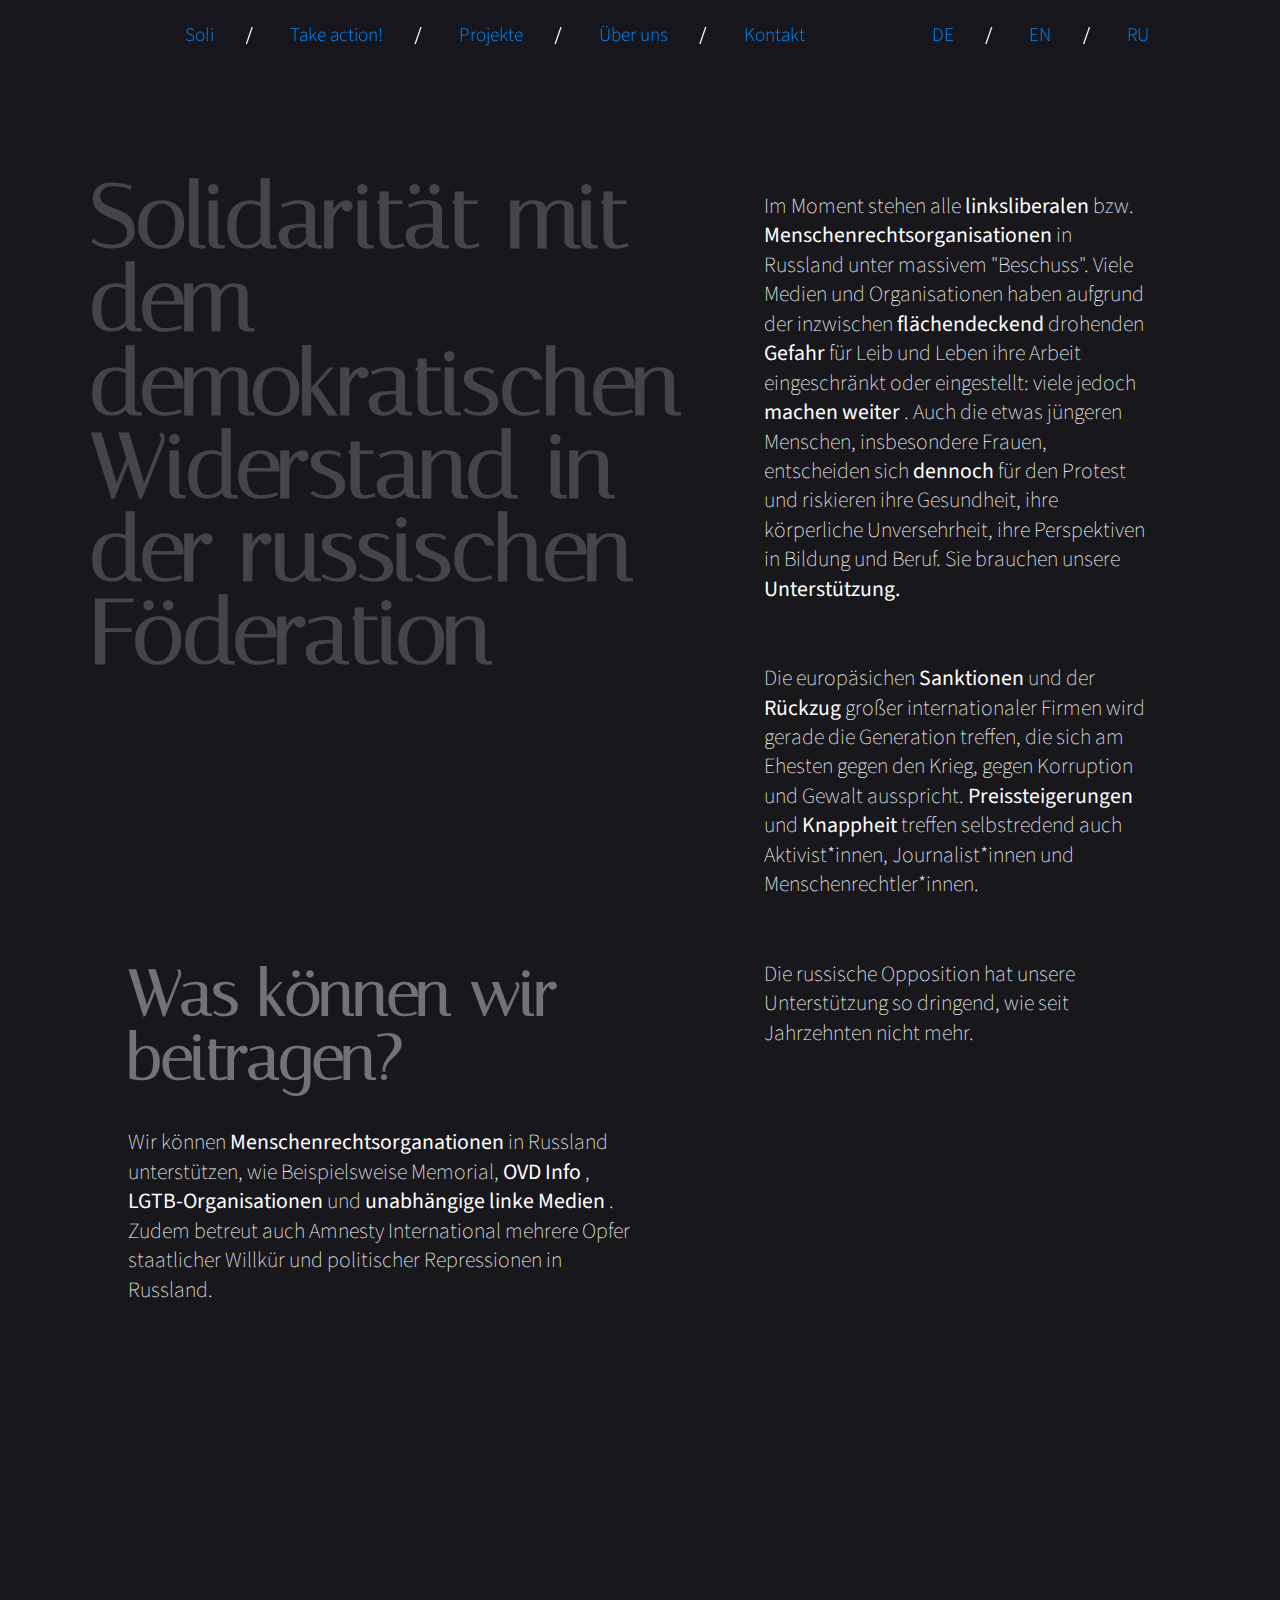
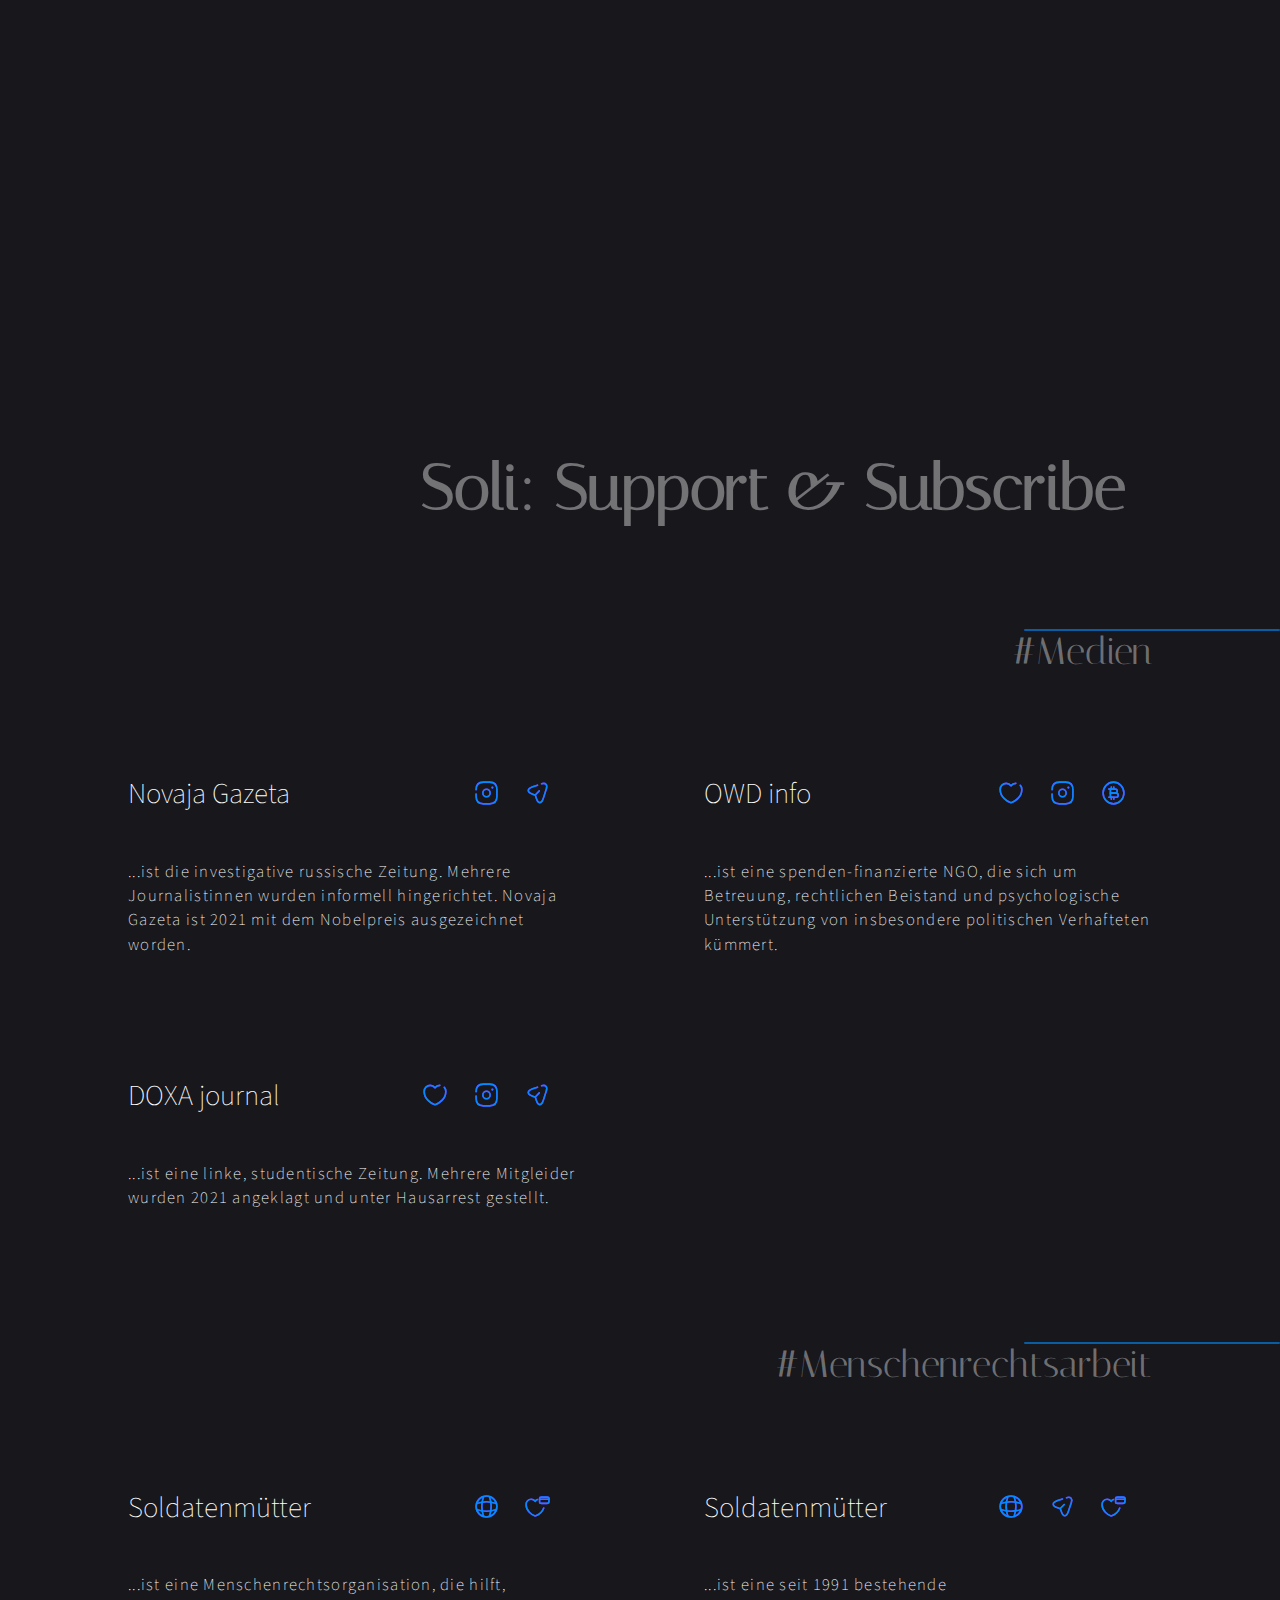
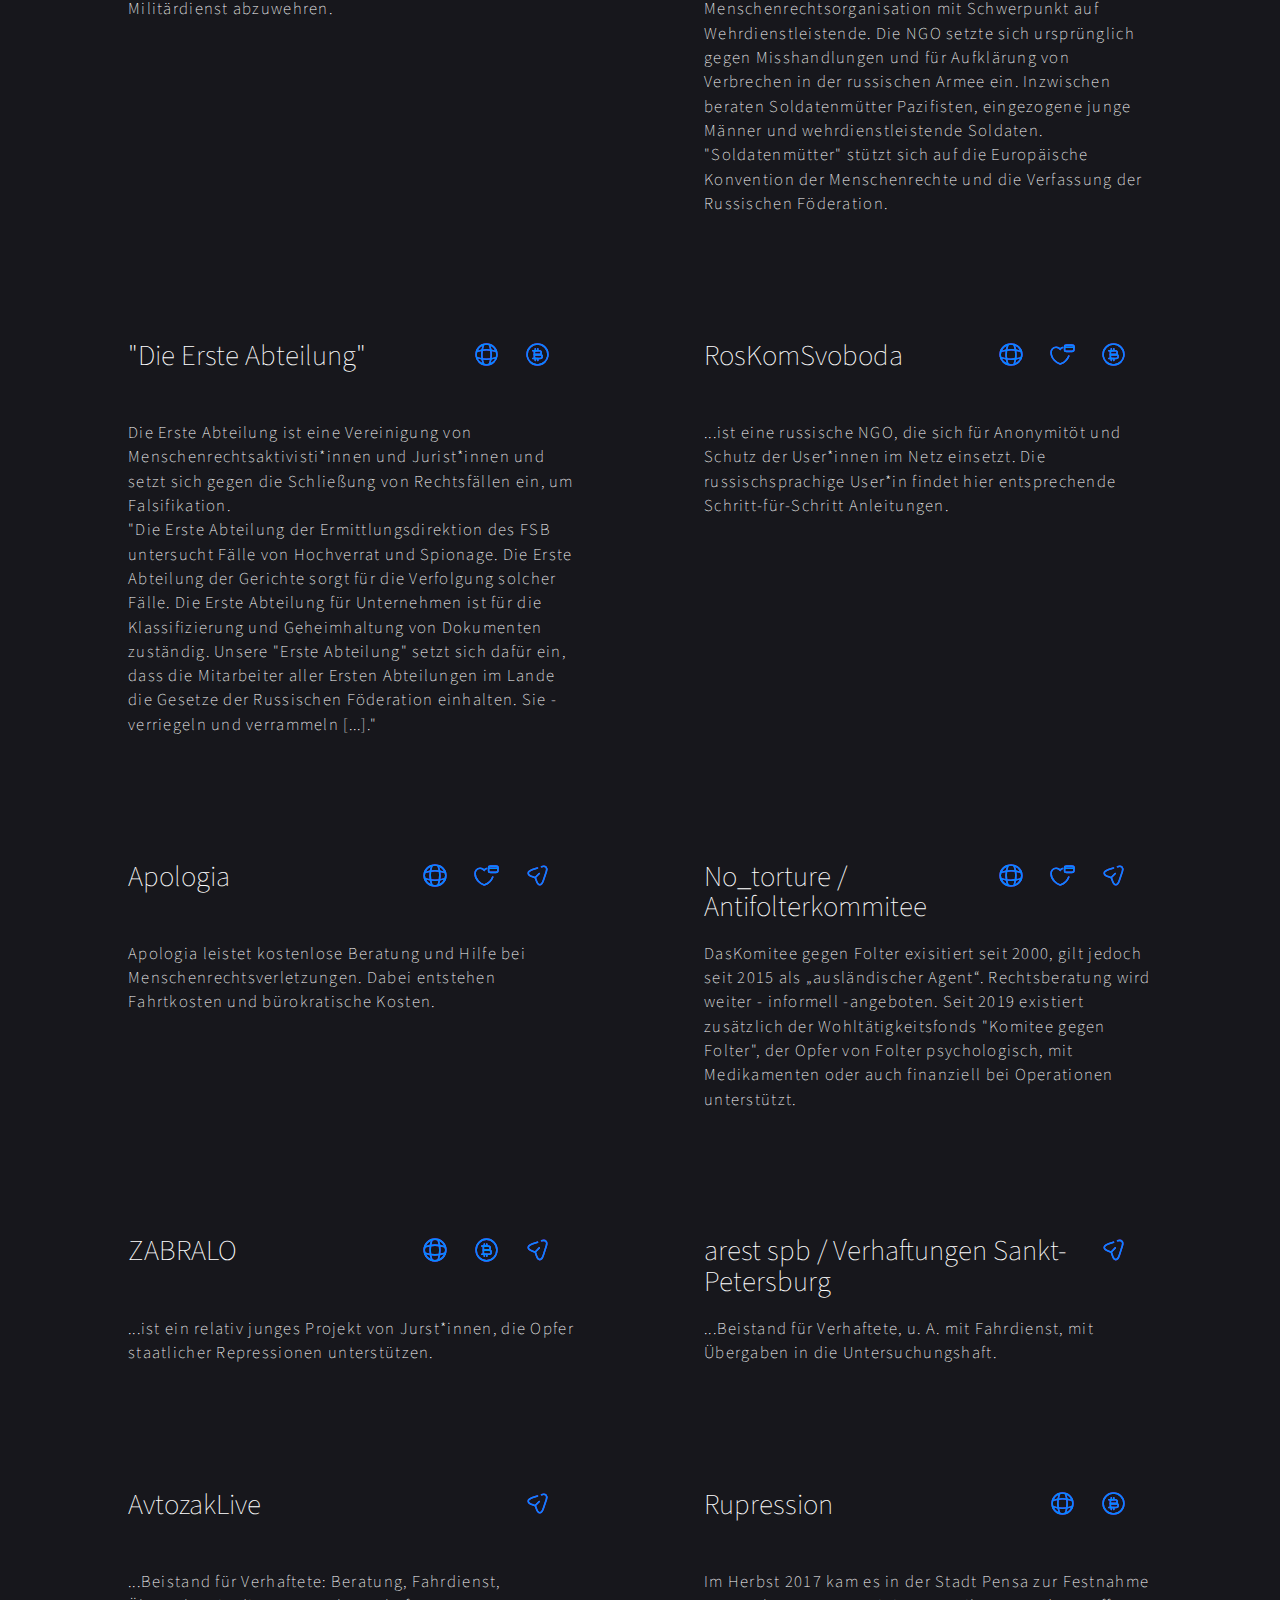
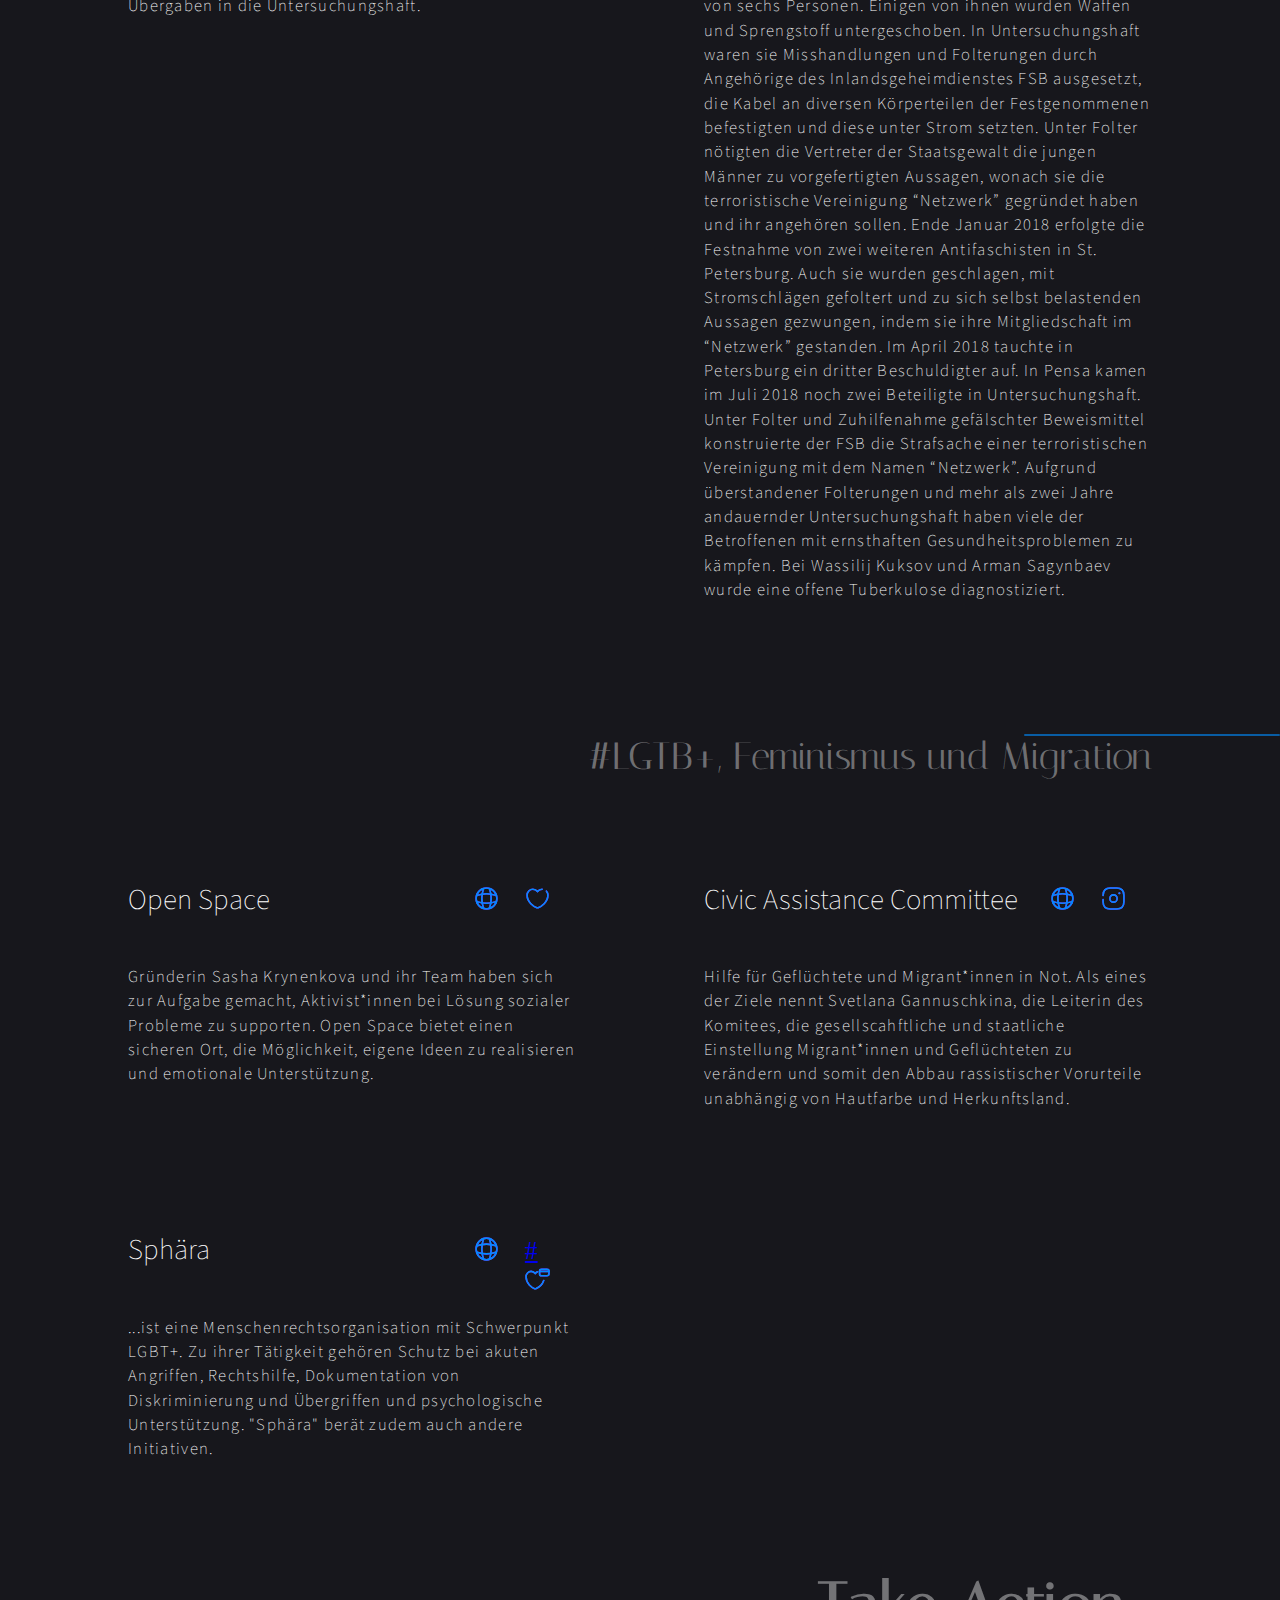
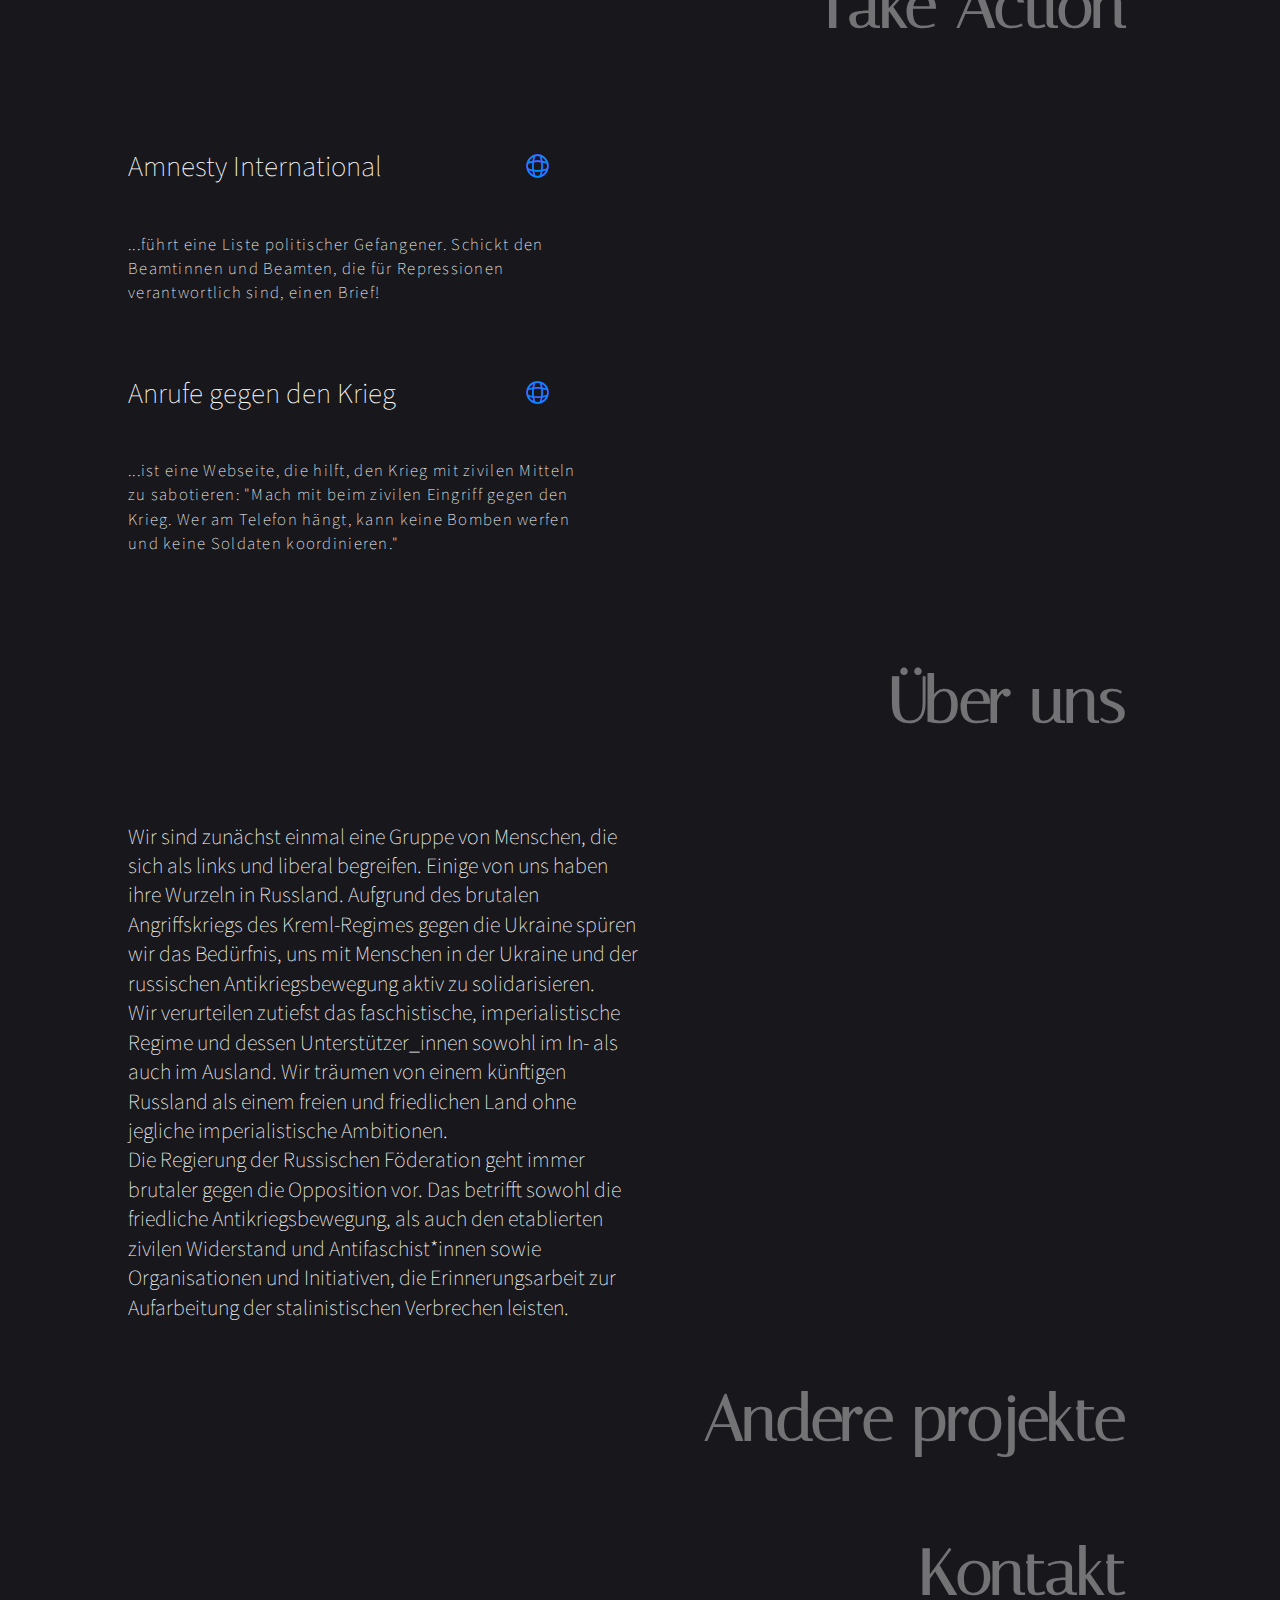
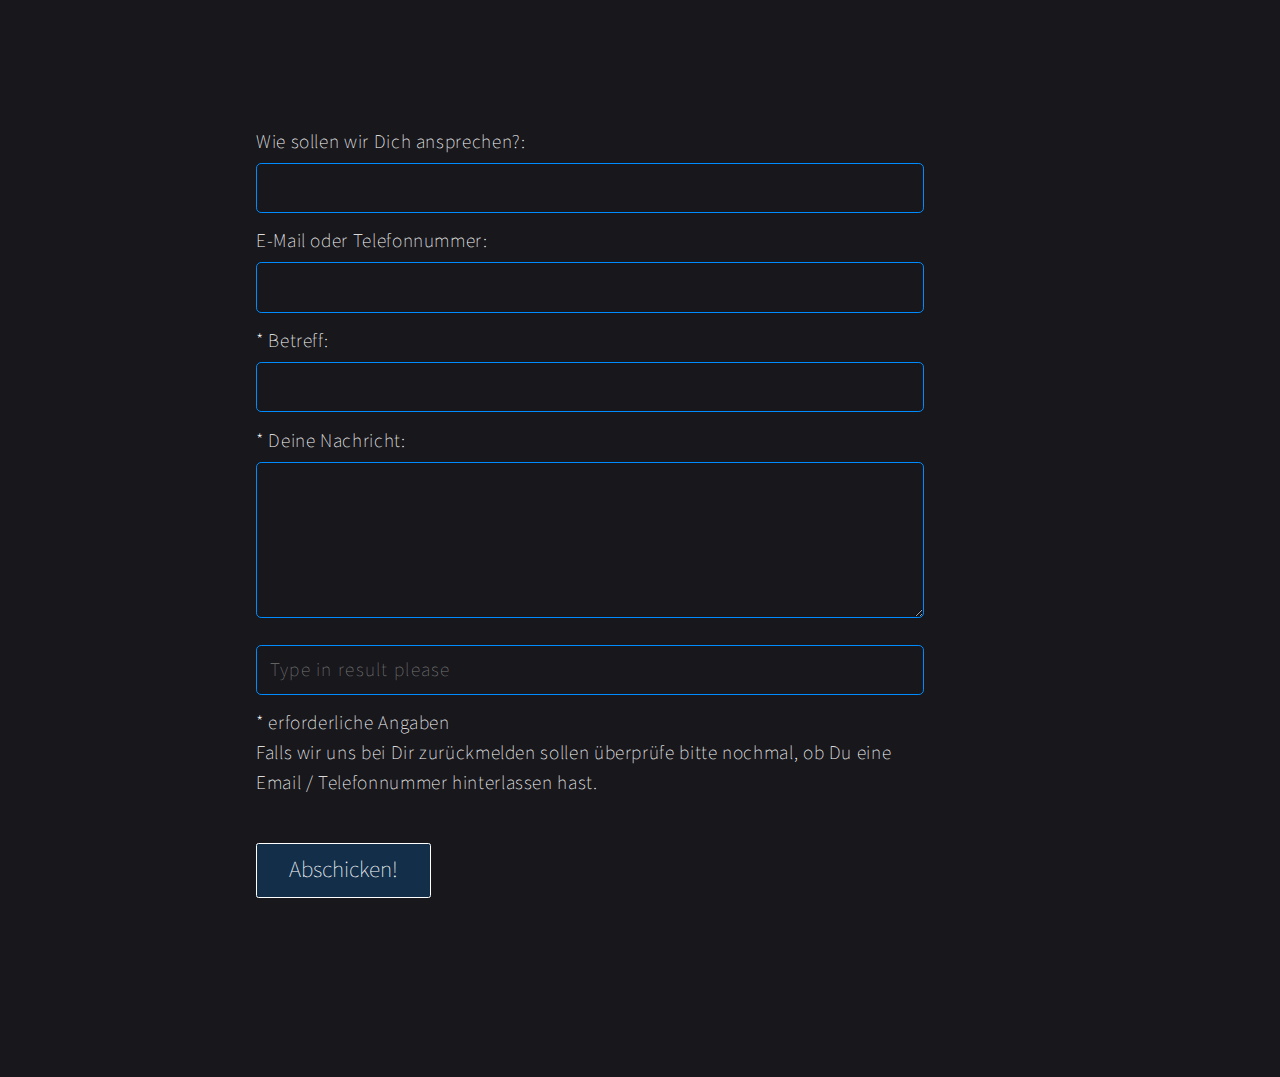
==== commit b2e6c64b: "remove a TODO in the live text" ====
--- a/index.html
+++ b/index.html
@@ -93,8 +93,7 @@
             und
             <b>unabhängige linke Medien</b>
             . Zudem betreut auch Amnesty International mehrere Opfer staatlicher Willkür und politischer Repressionen in
-            Russland. {hier fällt inhaltlich was, das größere politische Kontexte anspricht, Transparenz im Finanzwesen
-            usw.}
+            Russland.
         </div>
     </div>
 </section> <!--Splash-->
--- a/CSS/style.css
+++ b/CSS/style.css
@@ -972,7 +972,7 @@
     }
 
     #splash .right {
-        grid-column-start: 2;
+        grid-column-start: 1;
         grid-column-end: 6;
         grid-row-start: 2;
         grid-row-end: 3;
@@ -1371,8 +1371,8 @@
     }
 
     #splash .right {
-        grid-column-start: 2;
-        grid-column-end: 6;
+        grid-column-start: 1;
+        grid-column-end: 8;
         grid-row-start: 2;
         grid-row-end: 3;
         overflow-x: hidden;
@@ -1901,4 +1901,4 @@
         display: none;
     }
 
-}+}
